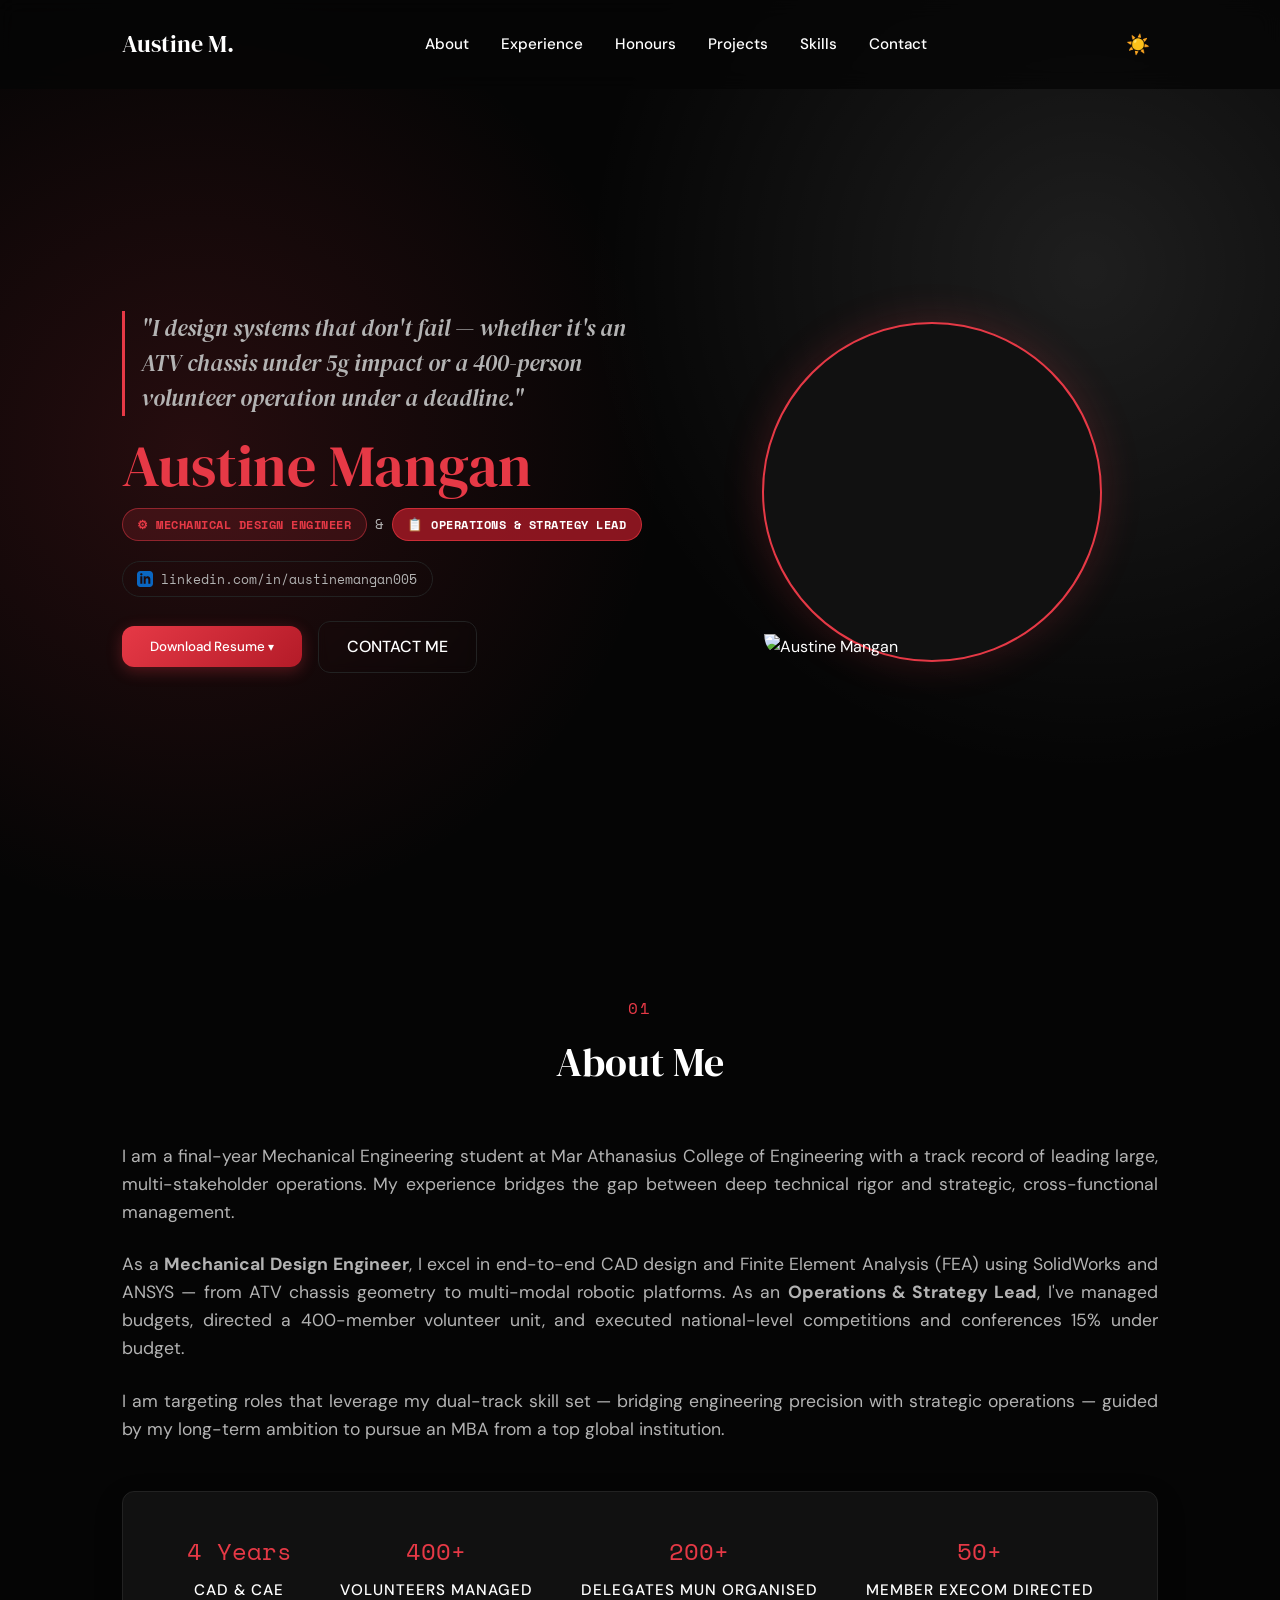
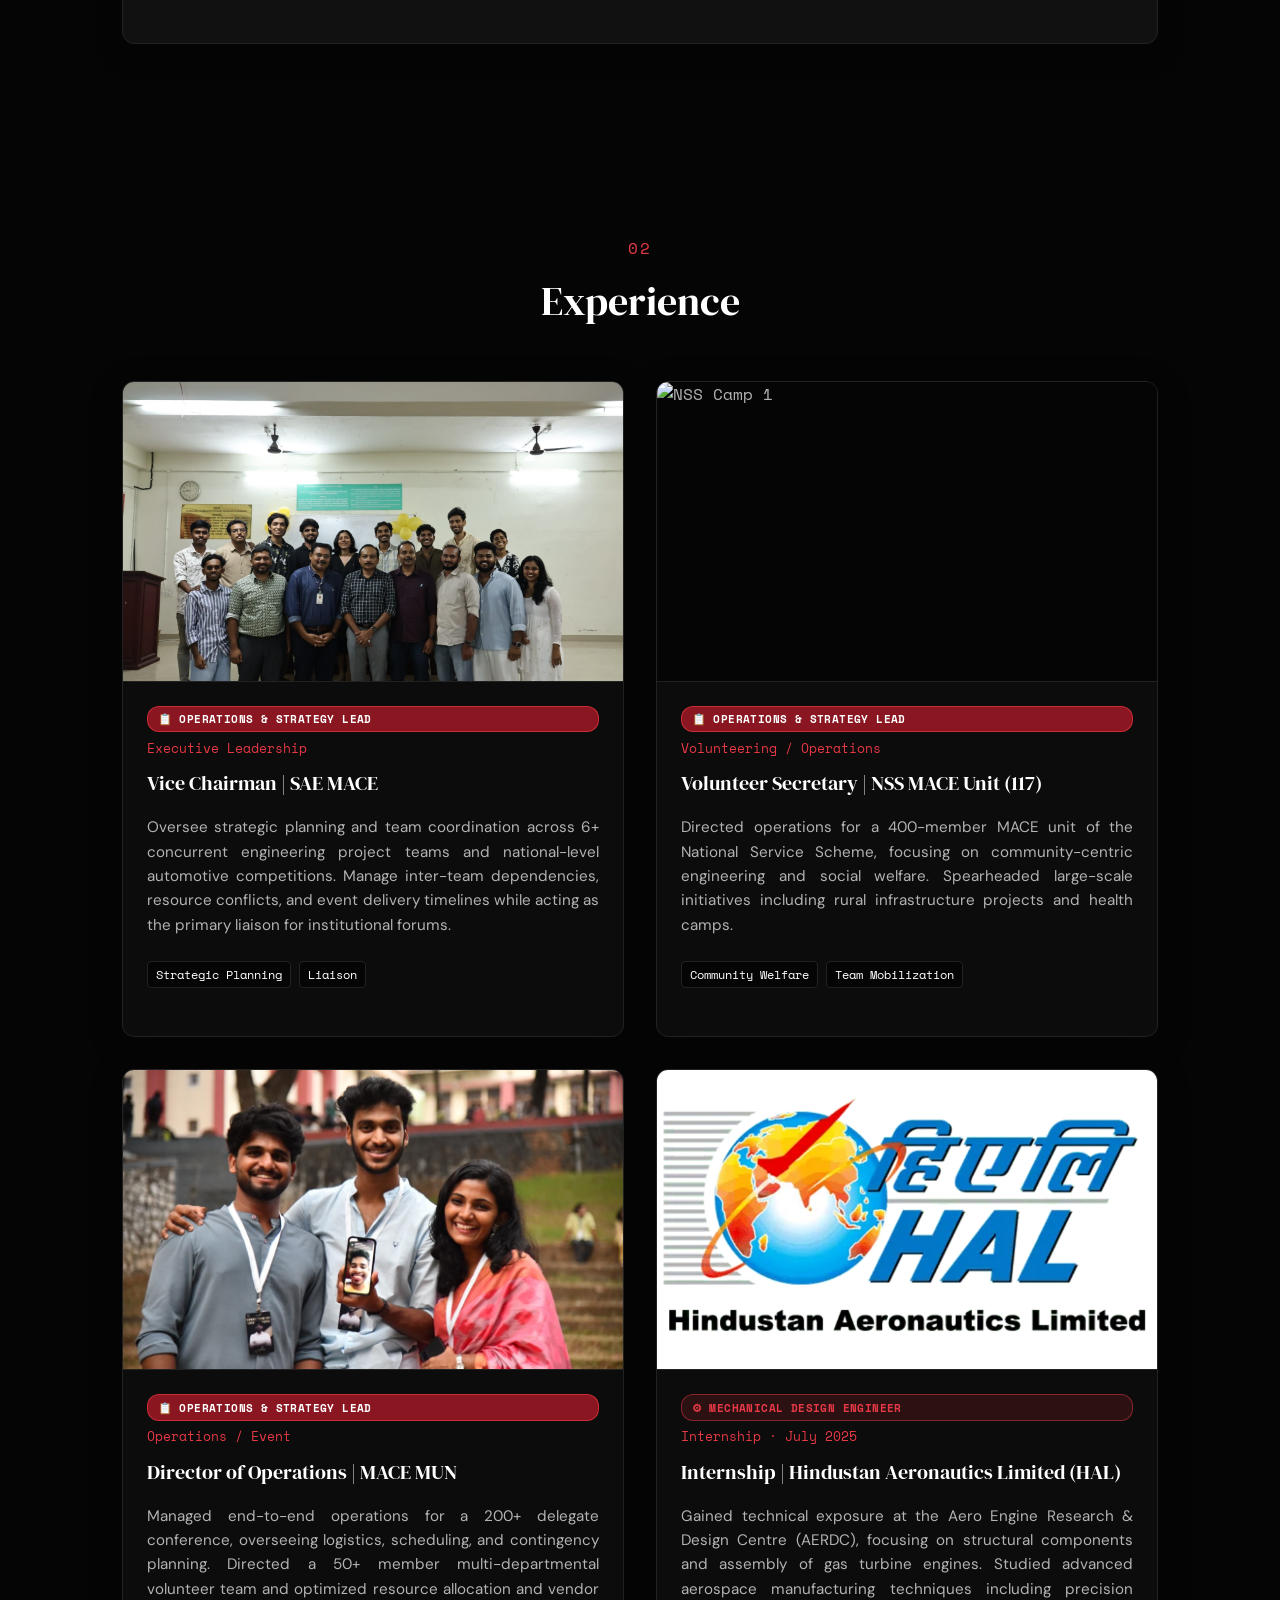
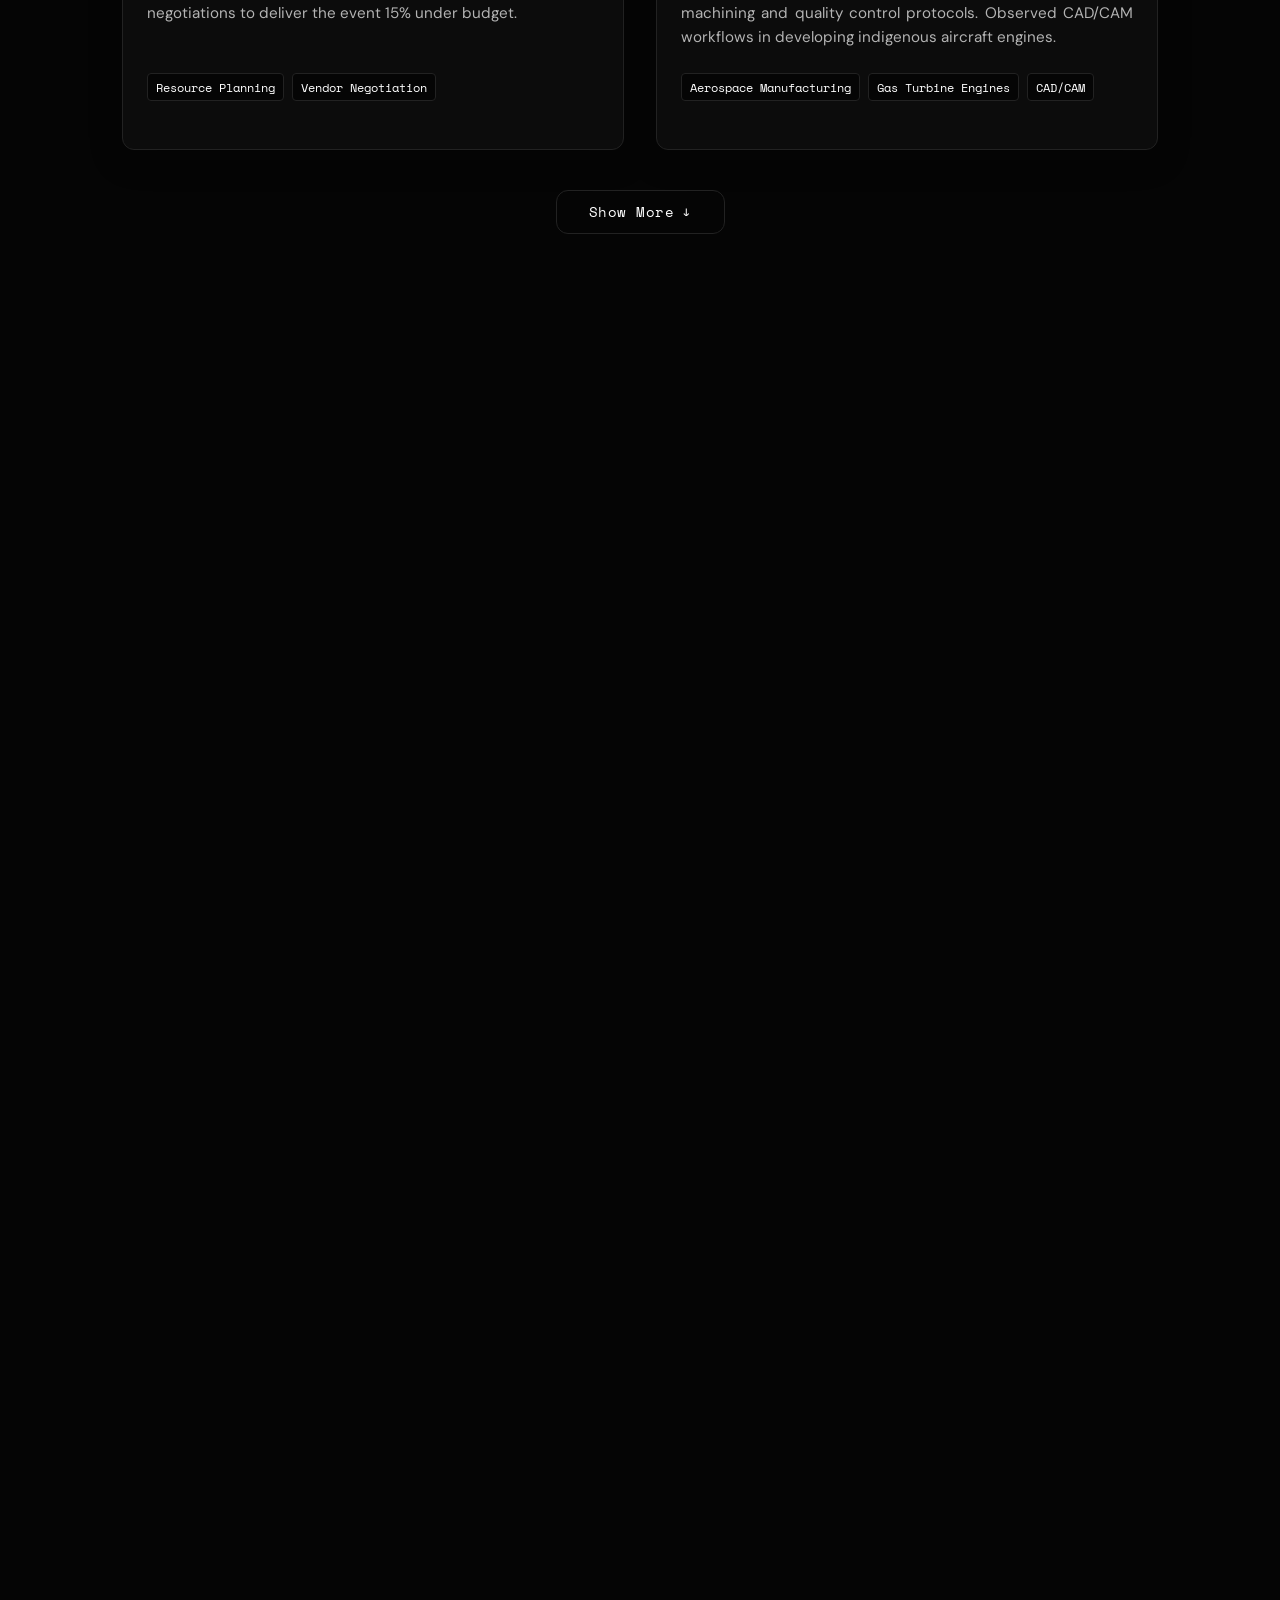
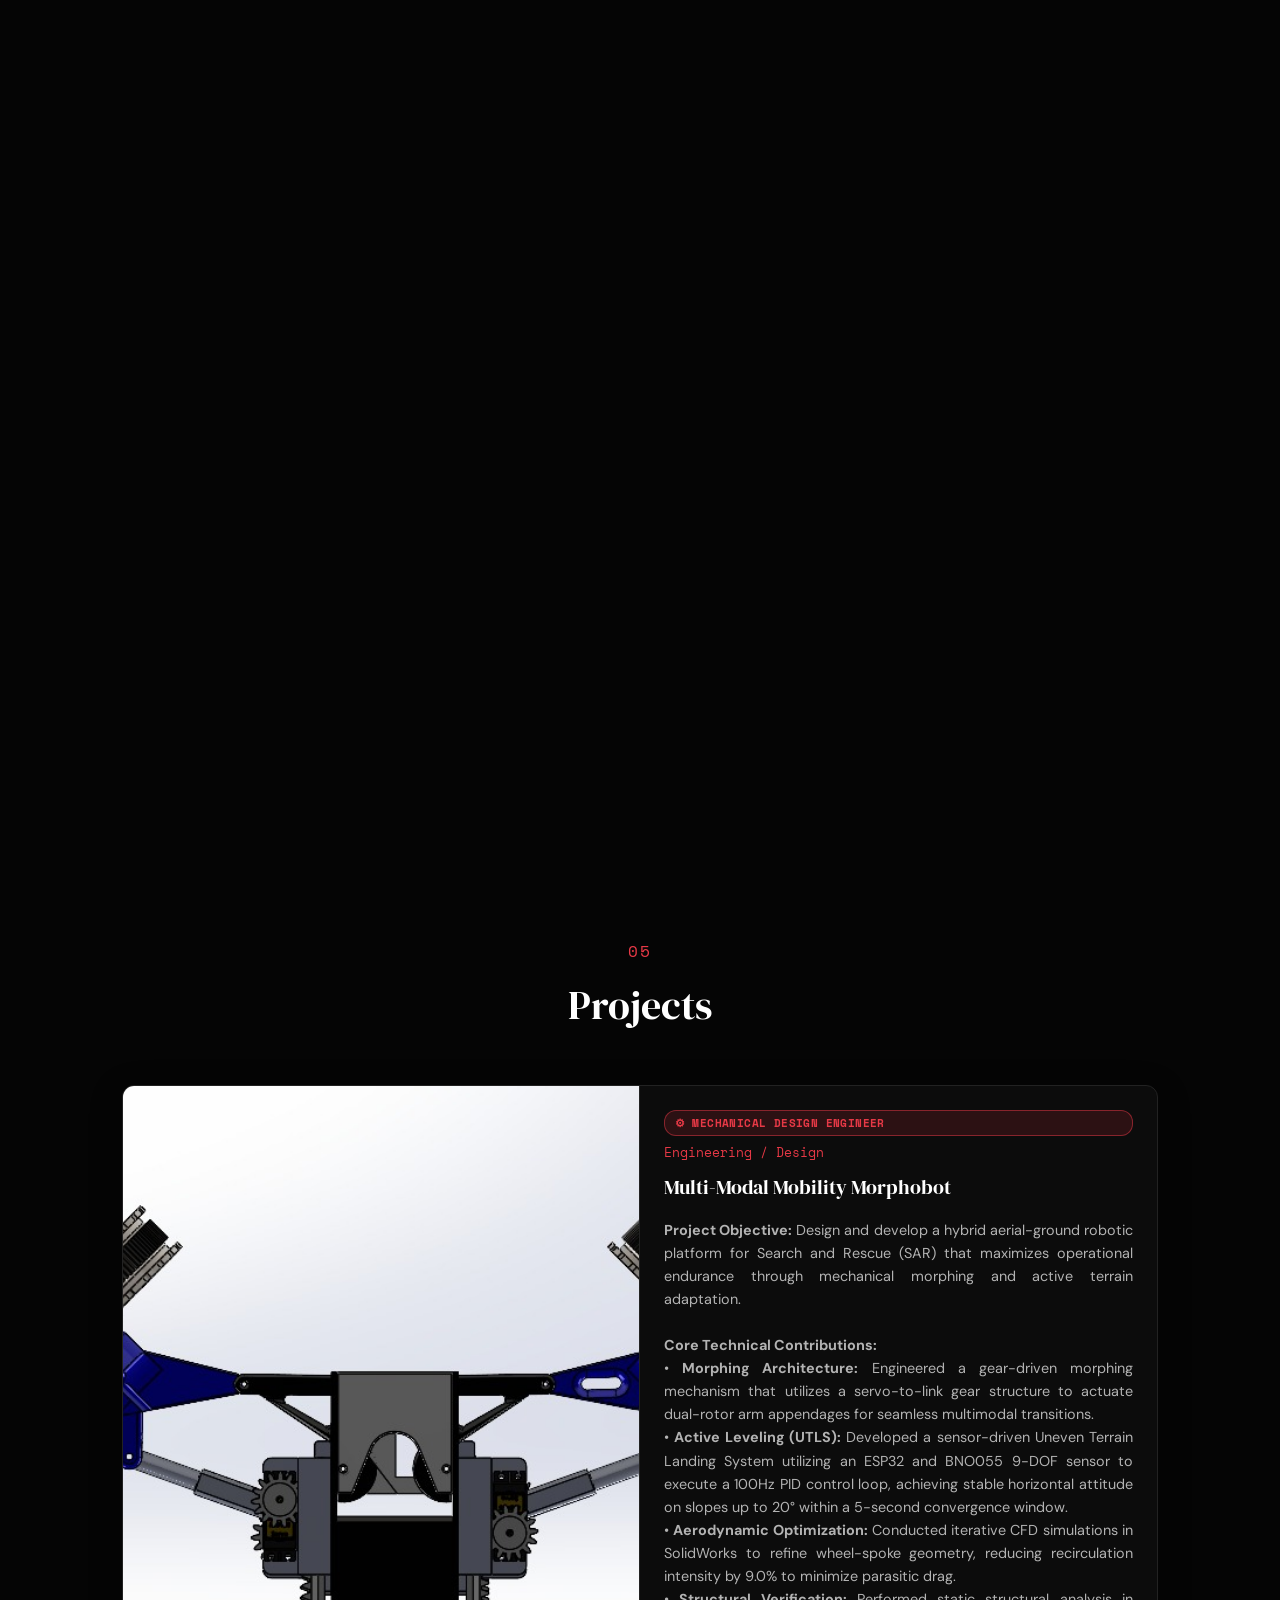
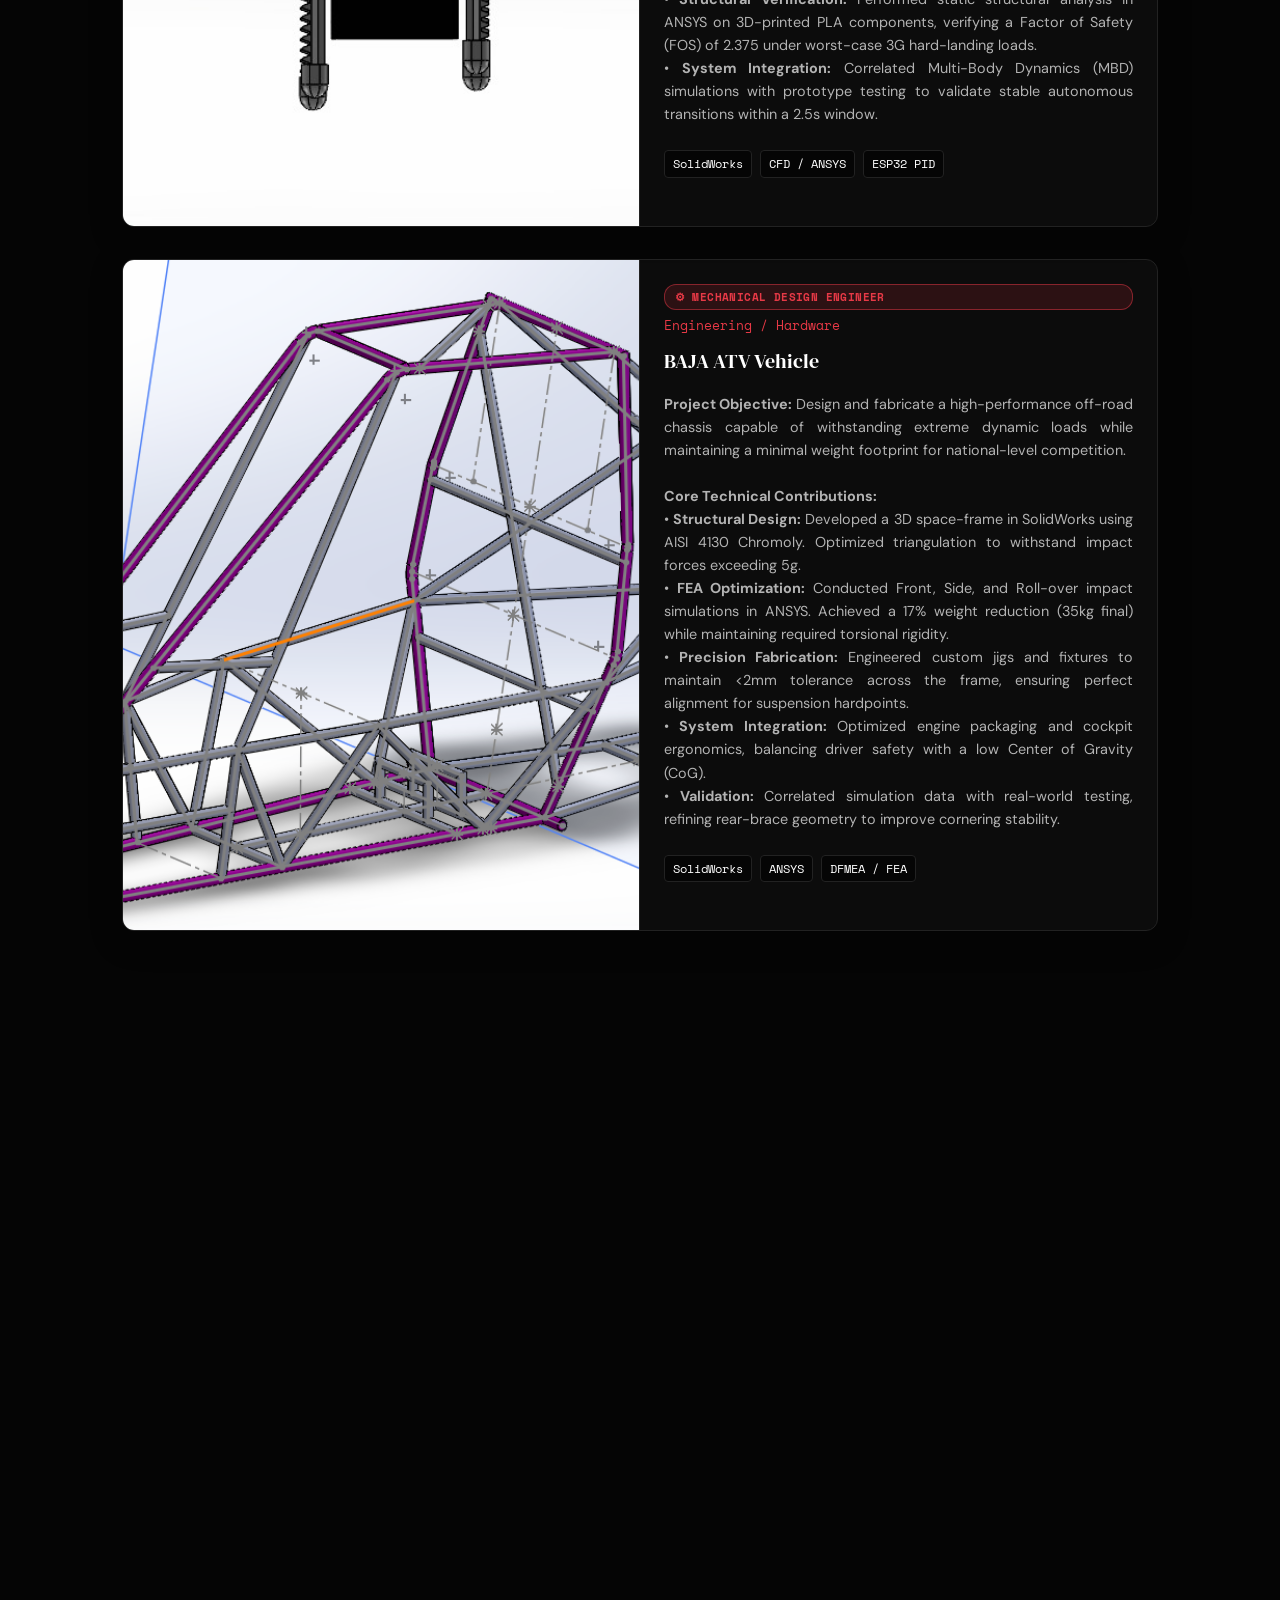
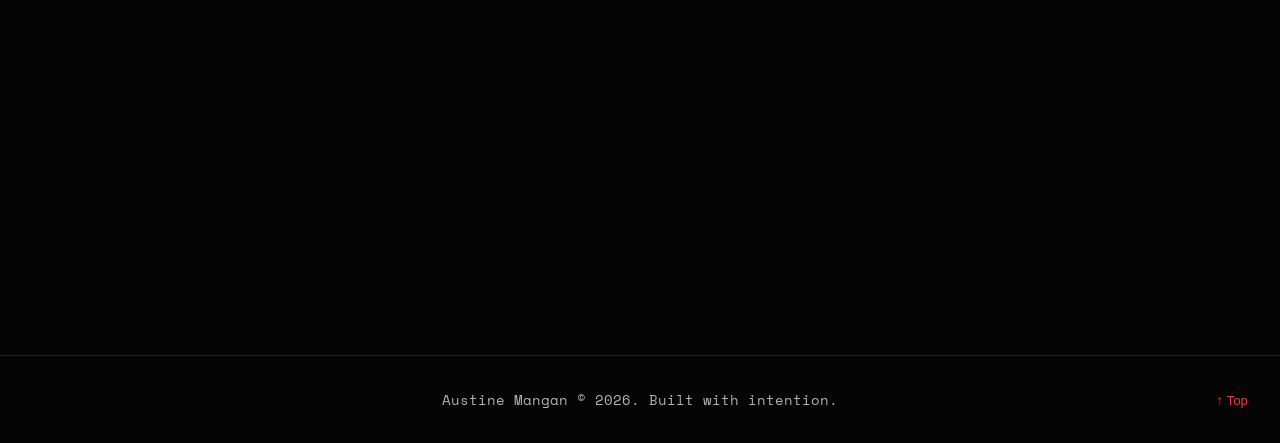
==== index.html @ fa509020 "Update engineering resume, add new skills, and update READMEs" ====
<!DOCTYPE html>
<html lang="en" data-theme="dark">
<head>
    <meta charset="UTF-8">
    <meta name="viewport" content="width=device-width, initial-scale=1.0">
    <title>Austine Mangan | Mechanical Design Engineer & Operations Strategy Lead</title>
    <meta name="description" content="Portfolio of Austine Mangan — Mechanical Design Engineer and Operations & Strategy Lead. Specialising in CAD/FEA engineering and large-scale operations management.">
    <link rel="stylesheet" href="style.css">
</head>
<body>

    <!-- Navbar -->
    <nav>
        <div class="nav-container">
            <a href="#" class="logo">Austine M.</a>
            <div class="nav-links" id="nav-links">
                <a href="#about">About</a>
                <a href="#experience">Experience</a>
                <a href="#honours">Honours</a>
                <a href="#projects">Projects</a>
                <a href="#skills">Skills</a>
                <a href="#contact">Contact</a>
            </div>
            <button class="theme-toggle" id="theme-toggle" aria-label="Toggle Dark Mode">☀️</button>
            <button class="menu-btn" id="menu-btn" aria-label="Menu">☰</button>
        </div>
    </nav>

    <!-- Hero Section -->
    <section class="hero fade-in-section" id="home">
        <div class="container hero-container">
            <div class="hero-text-side">

                <p class="hero-hook">"I design systems that don't fail — whether it's an ATV chassis under 5g impact or a 400-person volunteer operation under a deadline."</p>

                <h1 class="hero-title"><span class="highlight">Austine Mangan</span></h1>

                <div class="hero-dual-track">
                    <span class="track-pill track-eng">⚙ Mechanical Design Engineer</span>
                    <span class="track-separator">&amp;</span>
                    <span class="track-pill track-ops">📋 Operations &amp; Strategy Lead</span>
                </div>

                <!-- LinkedIn badge in hero -->
                <a href="https://www.linkedin.com/in/austinemangan005" target="_blank" rel="noopener" class="hero-linkedin-badge" id="hero-linkedin-link">
                    <svg viewBox="0 0 24 24" aria-hidden="true"><path d="M19 0h-14c-2.761 0-5 2.239-5 5v14c0 2.761 2.239 5 5 5h14c2.762 0 5-2.239 5-5v-14c0-2.761-2.238-5-5-5zm-11 19h-3v-11h3v11zm-1.5-12.268c-.966 0-1.75-.79-1.75-1.764s.784-1.764 1.75-1.764 1.75.79 1.75 1.764-.783 1.764-1.75 1.764zm13.5 12.268h-3v-5.604c0-3.368-4-3.113-4 0v5.604h-3v-11h3v1.765c1.396-2.586 7-2.777 7 2.476v6.759z"/></svg>
                    <span>linkedin.com/in/austinemangan005</span>
                </a>

                <div class="hero-cta">
                    <!-- Resume Download Dropdown -->
                    <div class="resume-dropdown" id="hero-resume-dropdown">
                        <button class="btn btn-primary resume-dropdown-toggle" id="hero-resume-btn" aria-expanded="false" aria-haspopup="true">
                            Download Resume <span class="dropdown-arrow">▾</span>
                        </button>
                        <div class="resume-dropdown-menu" id="hero-resume-menu" role="menu">
                            <a href="resumes/Engg_Resume_AJM.pdf" download class="resume-option" role="menuitem">
                                <span class="resume-opt-icon">⚙</span>
                                <span>
                                    <strong>Design &amp; CAE Resume</strong>
                                    <small>Mechanical Design Engineer track</small>
                                </span>
                            </a>
                            <a href="resumes/operations.pdf" download class="resume-option" role="menuitem">
                                <span class="resume-opt-icon">📋</span>
                                <span>
                                    <strong>Management &amp; Ops Resume</strong>
                                    <small>Operations &amp; Strategy Lead track</small>
                                </span>
                            </a>
                        </div>
                    </div>

                    <a href="#contact" class="btn btn-secondary">CONTACT ME</a>
                </div>
            </div>
            <div class="hero-image-side">
                <div class="hero-image-circle">
                    <img src="images/Portfolio/backgroundless.png" alt="Austine Mangan">
                </div>
            </div>
        </div>
    </section>

    <!-- About Section -->
    <section id="about" class="fade-in-section">
        <div class="container">
            <h2 class="section-title"><span>01</span> About Me</h2>
            <div class="about-grid">
                <div class="about-text">
                    <p>I am a final-year Mechanical Engineering student at Mar Athanasius College of Engineering with a track record of leading large, multi-stakeholder operations. My experience bridges the gap between deep technical rigor and strategic, cross-functional management.</p>
                    <p>As a <strong>Mechanical Design Engineer</strong>, I excel in end-to-end CAD design and Finite Element Analysis (FEA) using SolidWorks and ANSYS — from ATV chassis geometry to multi-modal robotic platforms. As an <strong>Operations &amp; Strategy Lead</strong>, I've managed budgets, directed a 400-member volunteer unit, and executed national-level competitions and conferences 15% under budget.</p>
                    <p>I am targeting roles that leverage my dual-track skill set — bridging engineering precision with strategic operations — guided by my long-term ambition to pursue an MBA from a top global institution.</p>
                    
                    <div class="about-stats">
                        <div class="stat-item">
                            <h4>4 Years</h4>
                            <p>CAD &amp; CAE</p>
                        </div>
                        <div class="stat-item">
                            <h4>400+</h4>
                            <p>Volunteers Managed</p>
                        </div>
                        <div class="stat-item">
                            <h4>200+</h4>
                            <p>Delegates MUN Organised</p>
                        </div>
                        <div class="stat-item">
                            <h4>50+</h4>
                            <p>Member Execom Directed</p>
                        </div>
                    </div>
                </div>
            </div>
        </div>
    </section>

    <!-- Experience Section (Leadership + Internships combined) -->
    <section id="experience" class="fade-in-section">
        <div class="container">
            <h2 class="section-title"><span>02</span> Experience</h2>

            <div class="projects-grid experience-grid" id="experience-grid">

                <!-- VISIBLE BY DEFAULT: Card 1 -->
                <div class="project-card exp-visible" data-category="management">
                    <div class="project-image">
                        <img src="images/Portfolio/SAE Execom 26.jpeg" alt="SAE Vice Chairman">
                    </div>
                    <div class="project-content">
                        <span class="track-pill-sm track-ops">📋 Operations &amp; Strategy Lead</span>
                        <span class="project-tag">Executive Leadership</span>
                        <h3 class="project-title">Vice Chairman | SAE MACE</h3>
                        <p class="project-desc">Oversee strategic planning and team coordination across 6+ concurrent engineering project teams and national-level automotive competitions. Manage inter-team dependencies, resource conflicts, and event delivery timelines while acting as the primary liaison for institutional forums.</p>
                        <div class="project-tools">
                            <span class="tool-pill">Strategic Planning</span>
                            <span class="tool-pill">Liaison</span>
                        </div>
                    </div>
                </div>

                <!-- VISIBLE BY DEFAULT: Card 2 -->
                <div class="project-card exp-visible" data-category="management">
                    <div class="project-image carousel">
                        <img src="images/Portfolio/NSS Group Photo.jpeg" alt="NSS Unit 117">
                        <img src="images/Portfolio/NSS Camp 1.jpg" alt="NSS Camp 1">
                        <img src="images/Portfolio/NSS Camp 2.jpg" alt="NSS Camp 2">
                        <img src="images/Portfolio/NSS Secretary  Certi.jpeg" alt="NSS Certi">
                    </div>
                    <div class="project-content">
                        <span class="track-pill-sm track-ops">📋 Operations &amp; Strategy Lead</span>
                        <span class="project-tag">Volunteering / Operations</span>
                        <h3 class="project-title">Volunteer Secretary | NSS MACE Unit (117)</h3>
                        <p class="project-desc">Directed operations for a 400-member MACE unit of the National Service Scheme, focusing on community-centric engineering and social welfare. Spearheaded large-scale initiatives including rural infrastructure projects and health camps.</p>
                        <div class="project-tools">
                            <span class="tool-pill">Community Welfare</span>
                            <span class="tool-pill">Team Mobilization</span>
                        </div>
                    </div>
                </div>

                <!-- VISIBLE BY DEFAULT: Card 3 -->
                <div class="project-card exp-visible" data-category="management">
                    <div class="project-image carousel">
                        <img src="images/Portfolio/MUN 26 Group Photo.jpeg" alt="MACE MUN 1">
                        <img src="images/Portfolio/MUN 26 Secretriate.jpeg" alt="MACE MUN 2">
                        <img src="images/Portfolio/MUN 26 Volunteers.jpeg" alt="MACE MUN 3">
                        <img src="images/Portfolio/MUN 26.jpeg" alt="MACE MUN 4">
                    </div>
                    <div class="project-content">
                        <span class="track-pill-sm track-ops">📋 Operations &amp; Strategy Lead</span>
                        <span class="project-tag">Operations / Event</span>
                        <h3 class="project-title">Director of Operations | MACE MUN</h3>
                        <p class="project-desc">Managed end-to-end operations for a 200+ delegate conference, overseeing logistics, scheduling, and contingency planning. Directed a 50+ member multi-departmental volunteer team and optimized resource allocation and vendor negotiations to deliver the event 15% under budget.</p>
                        <div class="project-tools">
                            <span class="tool-pill">Resource Planning</span>
                            <span class="tool-pill">Vendor Negotiation</span>
                        </div>
                    </div>
                </div>

                <!-- VISIBLE BY DEFAULT: Card 4 — HAL Internship -->
                <div class="project-card exp-visible" data-category="engineering">
                    <div class="project-image carousel">
                        <img src="images/Portfolio/HAL Internship.jpg" alt="HAL Internship">
                        <img src="images/Portfolio/HAL Certi 1.png" alt="HAL Certificate 1">
                        <img src="images/Portfolio/HAL Certi 2.png" alt="HAL Certificate 2">
                    </div>
                    <div class="project-content">
                        <span class="track-pill-sm track-eng">⚙ Mechanical Design Engineer</span>
                        <span class="project-tag">Internship · July 2025</span>
                        <h3 class="project-title">Internship | Hindustan Aeronautics Limited (HAL)</h3>
                        <p class="project-desc">Gained technical exposure at the Aero Engine Research &amp; Design Centre (AERDC), focusing on structural components and assembly of gas turbine engines. Studied advanced aerospace manufacturing techniques including precision machining and quality control protocols. Observed CAD/CAM workflows in developing indigenous aircraft engines.</p>
                        <div class="project-tools">
                            <span class="tool-pill">Aerospace Manufacturing</span>
                            <span class="tool-pill">Gas Turbine Engines</span>
                            <span class="tool-pill">CAD/CAM</span>
                        </div>
                    </div>
                </div>

                <!-- HIDDEN: Card 5 — Socials Head Takshak (show-more) -->
                <div class="project-card exp-hidden" data-category="management">
                    <div class="project-image">
                        <img src="images/Portfolio/Socials Head Takshak 24.jpg" alt="Takshak 24">
                    </div>
                    <div class="project-content">
                        <span class="track-pill-sm track-ops">📋 Operations &amp; Strategy Lead</span>
                        <span class="project-tag">Branding / Management</span>
                        <h3 class="project-title">Socials Head | Takshak '24</h3>
                        <p class="project-desc">Led digital branding and cross-platform outreach for the National Tech Fest, managing a multi-member team to drive massive engagement, footfall, and corporate participation.</p>
                        <div class="project-tools">
                            <span class="tool-pill">Digital Branding</span>
                            <span class="tool-pill">Outreach</span>
                        </div>
                    </div>
                </div>

                <!-- HIDDEN: Card 6 — ISTE Dept Head (show-more) -->
                <div class="project-card exp-hidden" data-category="management">
                    <div class="project-image carousel">
                        <img src="images/Portfolio/ISTE Core.jpeg" alt="ISTE MACE 1">
                        <img src="images/Portfolio/ISTE Execomm.jpeg" alt="ISTE MACE 2">
                        <img src="images/Portfolio/ISTE.jpeg" alt="ISTE MACE 3">
                        <img src="images/Portfolio/ISTE1.jpeg" alt="ISTE MACE 4">
                    </div>
                    <div class="project-content">
                        <span class="track-pill-sm track-ops">📋 Operations &amp; Strategy Lead</span>
                        <span class="project-tag">Leadership / Management</span>
                        <h3 class="project-title">Department Head | ISTE MACE</h3>
                        <p class="project-desc">Led the technical and administrative functions of the ISTE Student Chapter, bridging academic theory and industry practice. Curated and executed workshops and technical symposiums covering high-demand skills like CAD and Robotics.</p>
                        <div class="project-tools">
                            <span class="tool-pill">Vendor Negotiation</span>
                            <span class="tool-pill">Event Curation</span>
                        </div>
                    </div>
                </div>

                <!-- HIDDEN: Card 7 — Chassis Team Lead H-Baja (show-more) -->
                <div class="project-card exp-hidden" data-category="engineering">
                    <div class="project-image carousel">
                        <img src="images/Portfolio/H-Baja 1.jpeg" alt="H-Baja Team 1">
                        <img src="images/Portfolio/H-Baja 2.jpeg" alt="H-Baja Team 2">
                        <img src="images/Portfolio/H-Baja 3.jpeg" alt="H-Baja Team 3">
                        <img src="images/Portfolio/H-Baja 7.jpeg" alt="H-Baja Team 4">
                        <img src="images/Portfolio/H-Baja 8.jpeg" alt="H-Baja Team 5">
                    </div>
                    <div class="project-content">
                        <span class="track-pill-sm track-eng">⚙ Mechanical Design Engineer</span>
                        <span class="project-tag">Technical Leadership</span>
                        <h3 class="project-title">Chassis Team Lead | H-Baja</h3>
                        <p class="project-desc">Led end-to-end 3D modelling and detailed drafting of ATV chassis using SolidWorks, ensuring dimensional accuracy and SAE rule compliance. Coordinated fabrication from CAD drawings meeting tight competition deadlines while managing a multi-tiered engineering squad.</p>
                        <div class="project-tools">
                            <span class="tool-pill">Team Coordination</span>
                            <span class="tool-pill">Deadline Management</span>
                        </div>
                    </div>
                </div>

                <!-- HIDDEN: Card 8 — HMT Internship (show-more) -->
                <div class="project-card exp-hidden" data-category="engineering">
                    <div class="project-image">
                        <img src="images/Portfolio/HMT Internship.png" alt="HMT Internship Certificate">
                    </div>
                    <div class="project-content">
                        <span class="track-pill-sm track-eng">⚙ Mechanical Design Engineer</span>
                        <span class="project-tag">Internship · September 2023</span>
                        <h3 class="project-title">Internship | HMT Kalamassery</h3>
                        <p class="project-desc">Acquired hands-on experience with industrial-grade machinery, focusing on operation and calibration of Lathes, Milling, and Grinding machines. Analyzed the end-to-end manufacturing cycle from raw casting to final assembly. Developed understanding of machining tolerances, surface finishes, and DFM principles in a heavy-industry context.</p>
                        <div class="project-tools">
                            <span class="tool-pill">Machine Tool Operations</span>
                            <span class="tool-pill">DFM Principles</span>
                        </div>
                    </div>
                </div>

            </div><!-- /experience-grid -->

            <!-- Show More / Show Less Button -->
            <div class="show-more-wrap">
                <button class="btn btn-secondary show-more-btn" id="exp-show-more-btn">
                    Show More <span class="show-more-arrow">↓</span>
                </button>
            </div>
        </div>
    </section>

    <!-- Skills Section -->
    <section id="skills" class="fade-in-section">
        <div class="container">
            <h2 class="section-title"><span>03</span> Skills</h2>
            <div class="skills-container">

                <div class="skill-set">
                    <h3><span class="track-pill-sm track-eng">⚙ Mechanical Design Engineer</span></h3>
                    <div class="skills-grid">
                        <span class="skill-tag">SolidWorks</span>
                        <span class="skill-tag">ANSYS (FEA/Structural)</span>
                        <span class="skill-tag">Creo Parametric</span>
                        <span class="skill-tag">Fusion 360</span>
                        <span class="skill-tag">CFD Simulation</span>
                        <span class="skill-tag">ANSYS Workbench</span>
                        <span class="skill-tag">GD&amp;T</span>
                        <span class="skill-tag">CATIA V5</span>
                        <span class="skill-tag">DFMEA</span>
                        <span class="skill-tag">FMEA awareness</span>
                        <span class="skill-tag">Process FMEA</span>
                        <span class="skill-tag">Multi-Body Dynamics</span>
                        <span class="skill-tag">3D Printing / Rapid Prototyping</span>
                        <span class="skill-tag">Technical Drawing &amp; Drafting</span>
                        <span class="skill-tag skill-tag-inprogress">Power BI <em>(in progress)</em></span>
                        <span class="skill-tag skill-tag-inprogress">Python <em>(Basics)</em></span>
                        <span class="skill-tag skill-tag-inprogress">Java <em>(Basics)</em></span>
                    </div>
                </div>

                <div class="skill-set">
                    <h3><span class="track-pill-sm track-ops">📋 Operations &amp; Strategy Lead</span></h3>
                    <div class="skills-grid">
                        <span class="skill-tag">Lean Manufacturing (5S, Kaizen basics)</span>
                        <span class="skill-tag">Event Operations &amp; Logistics</span>
                        <span class="skill-tag">Budget Management</span>
                        <span class="skill-tag">Vendor Negotiation</span>
                        <span class="skill-tag">Cross-functional Team Leadership</span>
                        <span class="skill-tag">Stakeholder Coordination</span>
                        <span class="skill-tag">Volunteer Management</span>
                        <span class="skill-tag">Digital Branding &amp; Outreach</span>
                        <span class="skill-tag">Public Speaking</span>
                        <span class="skill-tag">Conflict Resolution</span>
                        <span class="skill-tag">MUN Parliamentary Procedure</span>
                        <span class="skill-tag">Project Planning &amp; Scheduling</span>
                        <span class="skill-tag">Agile / Scrum Basics</span>
                    </div>
                </div>

            </div>
        </div>
    </section>

    <!-- Honours & Achievements Section -->
    <section id="honours" class="fade-in-section">
        <div class="container">
            <h2 class="section-title"><span>04</span> Honours &amp; Achievements</h2>
            <div class="honours-grid">
                
                <div class="cert-card">
                    <div class="cert-header">
                        <div class="cert-icon">🎓</div>
                        <div class="cert-info">
                            <h4>Best Outgoing Student</h4>
                            <p>Mechanical Dept, MACE 2026</p>
                        </div>
                    </div>
                    <img src="images/Portfolio/Best Outgoing Student Certi.jpeg" alt="Best Outgoing Student Certificate">
                </div>

                <div class="cert-card">
                    <div class="cert-header">
                        <div class="cert-icon">🏆</div>
                        <div class="cert-info">
                            <h4>Departmental Seminar Topper</h4>
                            <p>MACE 2026</p>
                        </div>
                    </div>
                    <img src="images/Portfolio/Seminar Topper Certi.jpeg" alt="Seminar Topper Certificate">
                </div>

                <div class="cert-card">
                    <div class="cert-header">
                        <div class="cert-icon">🏅</div>
                        <div class="cert-info">
                            <h4>3rd Place – Engineering Drawing</h4>
                            <p>SAE Indian Southern Section Tier II Competition</p>
                        </div>
                    </div>
                    <img src="images/Portfolio/Engineering Drawing Certi.jpeg" alt="Engineering Drawing Competition Certificate">
                </div>

                <div class="cert-card">
                    <div class="cert-header">
                        <div class="cert-icon">⚙️</div>
                        <div class="cert-info">
                            <h4>4th in CAM Competition</h4>
                            <p>SAE National Convention 2024</p>
                        </div>
                    </div>
                    <img src="images/Portfolio/SAE Indian Convention.jpg" alt="SAE Convention Certificate">
                </div>

            </div>
        </div>
    </section>

    <!-- Projects Section -->
    <section id="projects" class="fade-in-section">
        <div class="container">
            <h2 class="section-title"><span>05</span> Projects</h2>
            
            <div class="projects-grid">
                
                <!-- Featured Project 1 -->
                <div class="project-card featured" data-category="engineering">
                    <div class="project-image carousel">
                        <img src="images/Portfolio/Project Multi Modal Morphobot Rover.jpeg" alt="Morphobot 1">
                        <img src="images/Portfolio/Project Multi Modal Morphobot Front.jpeg" alt="Morphobot 2">
                        <img src="images/Portfolio/Project Multi Modal Morphobot Isometric.jpeg" alt="Morphobot 3">
                        <img src="images/Portfolio/Project Multi Modal Morphobot Side.jpeg" alt="Morphobot 4">
                        <img src="images/Portfolio/Project Multi Modal Morphobot.jpeg" alt="Morphobot 5">
                    </div>
                    <div class="project-content">
                        <span class="track-pill-sm track-eng">⚙ Mechanical Design Engineer</span>
                        <span class="project-tag">Engineering / Design</span>
                        <h3 class="project-title">Multi-Modal Mobility Morphobot</h3>
                        <p class="project-desc" style="font-size:0.9rem;">
                            <strong>Project Objective:</strong> Design and develop a hybrid aerial-ground robotic platform for Search and Rescue (SAR) that maximizes operational endurance through mechanical morphing and active terrain adaptation.<br><br>
                            <strong>Core Technical Contributions:</strong><br>
                            • <strong>Morphing Architecture:</strong> Engineered a gear-driven morphing mechanism that utilizes a servo-to-link gear structure to actuate dual-rotor arm appendages for seamless multimodal transitions.<br>
                            • <strong>Active Leveling (UTLS):</strong> Developed a sensor-driven Uneven Terrain Landing System utilizing an ESP32 and BNO055 9-DOF sensor to execute a 100Hz PID control loop, achieving stable horizontal attitude on slopes up to 20° within a 5-second convergence window.<br>
                            • <strong>Aerodynamic Optimization:</strong> Conducted iterative CFD simulations in SolidWorks to refine wheel-spoke geometry, reducing recirculation intensity by 9.0% to minimize parasitic drag.<br>
                            • <strong>Structural Verification:</strong> Performed static structural analysis in ANSYS on 3D-printed PLA components, verifying a Factor of Safety (FOS) of 2.375 under worst-case 3G hard-landing loads.<br>
                            • <strong>System Integration:</strong> Correlated Multi-Body Dynamics (MBD) simulations with prototype testing to validate stable autonomous transitions within a 2.5s window.
                        </p>
                        <div class="project-tools">
                            <span class="tool-pill">SolidWorks</span>
                            <span class="tool-pill">CFD / ANSYS</span>
                            <span class="tool-pill">ESP32 PID</span>
                        </div>
                    </div>
                </div>

                <!-- Featured Project 2 -->
                <div class="project-card featured" data-category="engineering">
                    <div class="project-image carousel">
                        <img src="images/Portfolio/Project H-Baja 2.jpeg" alt="BAJA ATV">
                        <img src="images/Portfolio/Project H-Baja ATV Rollcage.png" alt="BAJA ATV Frame">
                        <img src="images/Portfolio/Project H-baja Rollcage.png" alt="BAJA ATV Front Frame">
                        <img src="images/Portfolio/Project H-Baja.jpeg" alt="BAJA ATV Concept">
                        <img src="images/Portfolio/Project H-Baja ATV.png" alt="BAJA ATV Team">
                    </div>
                    <div class="project-content">
                        <span class="track-pill-sm track-eng">⚙ Mechanical Design Engineer</span>
                        <span class="project-tag">Engineering / Hardware</span>
                        <h3 class="project-title">BAJA ATV Vehicle</h3>
                        <p class="project-desc" style="font-size:0.9rem;">
                            <strong>Project Objective:</strong> Design and fabricate a high-performance off-road chassis capable of withstanding extreme dynamic loads while maintaining a minimal weight footprint for national-level competition.<br><br>
                            <strong>Core Technical Contributions:</strong><br>
                            • <strong>Structural Design:</strong> Developed a 3D space-frame in SolidWorks using AISI 4130 Chromoly. Optimized triangulation to withstand impact forces exceeding 5g.<br>
                            • <strong>FEA Optimization:</strong> Conducted Front, Side, and Roll-over impact simulations in ANSYS. Achieved a 17% weight reduction (35kg final) while maintaining required torsional rigidity.<br>
                            • <strong>Precision Fabrication:</strong> Engineered custom jigs and fixtures to maintain &lt;2mm tolerance across the frame, ensuring perfect alignment for suspension hardpoints.<br>
                            • <strong>System Integration:</strong> Optimized engine packaging and cockpit ergonomics, balancing driver safety with a low Center of Gravity (CoG).<br>
                            • <strong>Validation:</strong> Correlated simulation data with real-world testing, refining rear-brace geometry to improve cornering stability.
                        </p>
                        <div class="project-tools">
                            <span class="tool-pill">SolidWorks</span>
                            <span class="tool-pill">ANSYS</span>
                            <span class="tool-pill">DFMEA / FEA</span>
                        </div>
                    </div>
                </div>

            </div>
        </div>
    </section>

    <!-- Contact Section -->
    <section id="contact" class="fade-in-section">
        <div class="container">
            <h2 class="section-title"><span>06</span> Let's Build Something Together</h2>
            <div class="contact-container">
                <form
                    id="contact-form"
                    action="https://docs.google.com/forms/u/0/d/e/1FAIpQLSfXOqWAiHSxdtjVYRGh0XbaZ1fGPNhFlg05wJn4F7kezxqUOA/formResponse"
                    method="POST"
                    class="contact-form">
                    <div class="form-group">
                        <label for="name">Name</label>
                        <input type="text" id="name" name="name" class="form-control" required placeholder="John Doe">
                    </div>
                    <div class="form-group">
                        <label for="email">Email</label>
                        <input type="email" id="email" name="email" class="form-control" required placeholder="john@example.com">
                    </div>
                    <div class="form-group">
                        <label for="message">Message</label>
                        <textarea id="message" name="message" class="form-control" required placeholder="Hello Austine, I would like to..."></textarea>
                    </div>
                    <button type="submit" id="contact-submit-btn" class="btn btn-primary">Send Message</button>
                </form>

                <!-- Resume Download in Contact section -->
                <div class="contact-resume-block">
                    <p class="contact-resume-label">Download My Resume</p>
                    <div class="resume-dropdown" id="contact-resume-dropdown">
                        <button class="btn btn-secondary resume-dropdown-toggle" id="contact-resume-btn" aria-expanded="false" aria-haspopup="true">
                            Choose Track <span class="dropdown-arrow">▾</span>
                        </button>
                        <div class="resume-dropdown-menu" id="contact-resume-menu" role="menu">
                            <a href="resumes/Engg_Resume_AJM.pdf" download class="resume-option" role="menuitem">
                                <span class="resume-opt-icon">⚙</span>
                                <span>
                                    <strong>Design &amp; CAE Resume</strong>
                                    <small>Mechanical Design Engineer track</small>
                                </span>
                            </a>
                            <a href="resumes/operations.pdf" download class="resume-option" role="menuitem">
                                <span class="resume-opt-icon">📋</span>
                                <span>
                                    <strong>Management &amp; Ops Resume</strong>
                                    <small>Operations &amp; Strategy Lead track</small>
                                </span>
                            </a>
                        </div>
                    </div>
                </div>

                <div class="social-links">
                    <a href="https://www.linkedin.com/in/austinemangan005" target="_blank" rel="noopener">
                        <svg viewBox="0 0 24 24"><path d="M19 0h-14c-2.761 0-5 2.239-5 5v14c0 2.761 2.239 5 5 5h14c2.762 0 5-2.239 5-5v-14c0-2.761-2.238-5-5-5zm-11 19h-3v-11h3v11zm-1.5-12.268c-.966 0-1.75-.79-1.75-1.764s.784-1.764 1.75-1.764 1.75.79 1.75 1.764-.783 1.764-1.75 1.764zm13.5 12.268h-3v-5.604c0-3.368-4-3.113-4 0v5.604h-3v-11h3v1.765c1.396-2.586 7-2.777 7 2.476v6.759z"/></svg> 
                        LinkedIn
                    </a>
                    <a href="mailto:austinemangan2003@gmail.com">
                        <svg viewBox="0 0 24 24"><path d="M0 3v18h24v-18h-24zm6.623 7.929l-4.623 5.712v-9.458l4.623 3.746zm-4.141-5.929h19.035l-9.517 7.713-9.518-7.713zm5.694 7.188l3.824 3.099 3.83-3.104 5.612 6.817h-18.779l5.513-6.812zm9.208-1.264l4.616-3.741v9.348l-4.616-5.607z"/></svg>
                        Gmail
                    </a>
                    <a href="https://github.com/austinemangan" target="_blank" rel="noopener">
                        <svg viewBox="0 0 24 24"><path d="M12 0c-6.626 0-12 5.373-12 12 0 5.302 3.438 9.8 8.207 11.387.599.111.793-.261.793-.577v-2.234c-3.338.726-4.033-1.416-4.033-1.416-.546-1.387-1.333-1.756-1.333-1.756-1.089-.745.083-.729.083-.729 1.205.084 1.839 1.237 1.839 1.237 1.07 1.834 2.807 1.304 3.492.997.107-.775.418-1.305.762-1.604-2.665-.305-5.467-1.334-5.467-5.931 0-1.311.469-2.381 1.236-3.221-.124-.303-.535-1.524.117-3.176 0 0 1.008-.322 3.301 1.23.957-.266 1.983-.399 3.003-.404 1.02.005 2.047.138 3.006.404 2.291-1.552 3.297-1.23 3.297-1.23.653 1.653.242 2.874.118 3.176.77.84 1.235 1.911 1.235 3.221 0 4.609-2.807 5.624-5.479 5.921.43.372.823 1.102.823 2.222v3.293c0 .319.192.694.801.576 4.765-1.589 8.199-6.086 8.199-11.386 0-6.627-5.373-12-12-12z"/></svg>
                        GitHub
                    </a>
                </div>
            </div>
        </div>
    </section>

    <!-- Success Confirmation Modal -->
    <div id="success-modal" class="modal-backdrop" role="dialog" aria-modal="true" aria-labelledby="modal-title" style="display:none;">
        <div class="modal-card">
            <div class="modal-icon">✅</div>
            <h3 id="modal-title" class="modal-title">Message Sent!</h3>
            <p class="modal-desc">Thanks for reaching out, <strong id="modal-name"></strong>! I'll get back to you at <strong id="modal-email"></strong> as soon as possible.</p>
            <button class="btn btn-primary modal-close-btn" id="modal-close">Got it 👍</button>
        </div>
    </div>

    <!-- Footer -->
    <footer>
        <div class="container">
            <p>Austine Mangan &copy; 2026. Built with intention.</p>
            <button class="back-to-top" id="back-to-top" aria-label="Back to Top">↑ Top</button>
        </div>
    </footer>

    <script src="script.js"></script>
</body>
</html>
---- style.css ----
@import url('https://fonts.googleapis.com/css2?family=DM+Sans:ital,wght@0,400;0,500;0,700;1,400&family=DM+Serif+Display&family=Space+Mono:ital,wght@0,400;0,700;1,400&display=swap');

:root {
  /* Dynamic High-Contrast Theme (Black, Red, White) */
  --bg-color: #050505;
  --bg-color-alt: #111111;
  --bg-overlay: rgba(17, 17, 17, 0.6);
  --text-primary: #FFFFFF;
  --text-secondary: #B3B3B3;
  --accent-red: #E63946;
  --accent-white: #FFFFFF;
  --accent-hover: #D90429;
  --border-color: #222222;
  --nav-bg: rgba(5, 5, 5, 0.8);

  /* Primary Accent setup */
  --accent-color: var(--accent-red);

  /* Typography */
  --font-heading: 'DM Serif Display', serif;
  --font-body: 'DM Sans', sans-serif;
  --font-mono: 'Space Mono', monospace;

  /* Layout */
  --content-width: 1100px;
  --border-radius: 12px;
  --transition: all 0.4s cubic-bezier(0.165, 0.84, 0.44, 1);
}

[data-theme="light"] {
  --bg-color: #FAFAFA;
  --bg-color-alt: #FFFFFF;
  --bg-overlay: rgba(255, 255, 255, 0.6);
  --text-primary: #0A0A0A;
  --text-secondary: #444444;
  --accent-red: #D90429;
  --accent-white: #333333;
  --border-color: #E5E5E5;
  --nav-bg: rgba(250, 250, 250, 0.8);
  --accent-color: var(--accent-red);
  --accent-hover: #B41B28;
}

/* Reset & Basics */
* {
  margin: 0;
  padding: 0;
  box-sizing: border-box;
}

html {
  scroll-behavior: smooth;
}

body {
  font-family: var(--font-body);
  background-color: var(--bg-color);
  color: var(--text-primary);
  line-height: 1.6;
  overflow-x: hidden;
  transition: background-color var(--transition), color var(--transition);
}

h1, h2, h3, h4, h5, h6 {
  font-family: var(--font-heading);
  font-weight: normal;
  color: var(--text-primary);
  margin-bottom: 1rem;
}

a {
  color: var(--accent-color);
  text-decoration: none;
  transition: color var(--transition);
}

a:hover {
  color: var(--accent-hover);
}

ul {
  list-style: none;
}

img {
  max-width: 100%;
  display: block;
}

.about-text p, .project-desc, .timeline-content ul li {
  text-align: justify;
}

/* Layout Utilities */
.container {
  max-width: var(--content-width);
  margin: 0 auto;
  padding: 0 2rem;
}

section {
  padding: 6rem 0;
}

.section-title {
  font-size: 2.5rem;
  margin-bottom: 3rem;
  text-align: center;
}

.section-title span {
  color: var(--accent-color);
  font-family: var(--font-mono);
  font-size: 1rem;
  display: block;
  margin-bottom: 0.5rem;
  letter-spacing: 2px;
  text-transform: uppercase;
}

/* Navbar */
nav {
  position: fixed;
  top: 0;
  width: 100%;
  padding: 1.5rem 0;
  background-color: var(--nav-bg);
  backdrop-filter: blur(10px);
  -webkit-backdrop-filter: blur(10px);
  z-index: 1000;
  border-bottom: 1px solid transparent;
  transition: padding 0.3s ease, border-bottom 0.3s ease;
}

nav.scrolled {
  padding: 1rem 0;
  border-bottom: 1px solid var(--border-color);
}

.nav-container {
  display: flex;
  justify-content: space-between;
  align-items: center;
  max-width: var(--content-width);
  margin: 0 auto;
  padding: 0 2rem;
}

.logo {
  font-family: var(--font-heading);
  font-size: 1.5rem;
  color: var(--text-primary);
}

.nav-links {
  display: flex;
  align-items: center;
  gap: 2rem;
}

.nav-links a {
  font-size: 0.95rem;
  color: var(--text-primary);
  font-weight: 500;
}

.nav-links a:hover {
  color: var(--accent-color);
}

.theme-toggle {
  background: none;
  border: none;
  color: var(--text-primary);
  font-size: 1.2rem;
  cursor: pointer;
  display: flex;
  align-items: center;
  justify-content: center;
  width: 40px;
  height: 40px;
  border-radius: 50%;
  transition: background-color var(--transition);
}

.theme-toggle:hover {
  background-color: var(--bg-color-alt);
}

/* Mobile Menu Button */
.menu-btn {
  display: none;
  background: none;
  border: none;
  color: var(--text-primary);
  font-size: 1.5rem;
  cursor: pointer;
}

/* Hero Section */
.hero {
  min-height: 100vh;
  display: flex;
  align-items: center;
  position: relative;
  overflow-x: hidden;   /* clip decorative gradients side-to-side */
  overflow-y: visible;  /* let resume dropdown clear the section */
  background-color: var(--bg-color);
  padding-top: 180px;
  padding-bottom: 6rem;
}

.hero-container {
  display: grid;
  grid-template-columns: 1fr 1fr;
  gap: 4rem;
  align-items: center;
  position: relative;
  z-index: 1;
}

@media (max-width: 900px) {
  .hero-container {
    grid-template-columns: 1fr;
    text-align: center;
  }
}

.hero-text-side {
  display: flex;
  flex-direction: column;
  justify-content: center;
}

.hero-image-side {
  display: flex;
  justify-content: center;
  align-items: center;
}

.hero-image-circle {
  width: 340px;
  height: 340px;
  border-radius: 50%;
  background-color: var(--bg-color-alt);
  border: 2px solid var(--accent-red);
  box-shadow: 0 0 40px rgba(230, 57, 70, 0.2);
  display: flex;
  justify-content: center;
  align-items: flex-end;
  position: relative;
}

@media (max-width: 900px) {
  .hero-image-circle {
    width: 280px;
    height: 280px;
  }
  .hero-text-side {
    align-items: center;
    text-align: center;
  }
}

.hero-image-circle img {
  position: absolute;
  bottom: 0;
  left: 50%;
  transform: translateX(-50%);
  width: 135%;
  height: auto;
  z-index: 2;
  border-bottom-left-radius: 170px;
  border-bottom-right-radius: 170px;
}

.hero::after {
  content: '';
  position: absolute;
  top: 0; left: 0; right: 0; bottom: 0;
  background: 
    radial-gradient(circle at 15% 50%, rgba(230, 57, 70, 0.15) 0%, transparent 40%),
    radial-gradient(circle at 85% 30%, rgba(255, 255, 255, 0.1) 0%, transparent 40%);
  z-index: 0;
  animation: floatBackground 15s ease-in-out infinite alternate;
}

@keyframes floatBackground {
  0% { transform: scale(1) translate(0px, 0px); }
  50% { transform: scale(1.05) translate(20px, -20px); }
  100% { transform: scale(1) translate(-10px, 20px); }
}

.hero-content {
  position: relative;
  z-index: 1;
}

.status-badge {
  display: inline-block;
  padding: 0.25rem 0.75rem;
  border: 1px solid var(--accent-color);
  color: var(--accent-color);
  border-radius: 20px;
  font-size: 0.85rem;
  font-family: var(--font-mono);
  margin-bottom: 1.5rem;
}

/* Hero Hook Line */
.hero-hook {
  font-family: var(--font-heading);
  font-size: 1.45rem;
  line-height: 1.5;
  color: var(--text-secondary);
  font-style: italic;
  margin-bottom: 1.25rem;
  padding-left: 1rem;
  border-left: 3px solid var(--accent-red);
  max-width: 520px;
}

.hero-title {
  font-size: 3.6rem;
  line-height: 1.05;
  margin-bottom: 0.75rem;
}

.highlight {
  color: var(--accent-red);
}

/* Dual-track identity pills in hero */
.hero-dual-track {
  display: flex;
  align-items: center;
  flex-wrap: nowrap;
  gap: 0.5rem;
  margin-bottom: 1.25rem;
}
.hero-dual-track::-webkit-scrollbar { display: none; }

.track-separator {
  font-family: var(--font-mono);
  color: var(--text-secondary);
  font-size: 0.85rem;
  flex-shrink: 0;
}

/* Track pills (large – hero) */
.track-pill {
  display: inline-flex;
  align-items: center;
  gap: 0.35rem;
  padding: 0.35rem 0.9rem;
  border-radius: 20px;
  font-family: var(--font-mono);
  font-size: 0.78rem;
  font-weight: 700;
  letter-spacing: 0.5px;
  text-transform: uppercase;
  white-space: nowrap;
  flex-shrink: 0;
}

/* Engineering pill: red tint, red text */
.track-eng {
  background: rgba(230, 57, 70, 0.15);
  border: 1px solid rgba(230, 57, 70, 0.5);
  color: var(--accent-red);
}

/* Ops pill: deeper crimson background, WHITE text — same red family, clearly distinct */
.track-ops {
  background: rgba(180, 27, 40, 0.75);
  border: 1px solid rgba(220, 50, 60, 0.8);
  color: #ffffff;
}

[data-theme="light"] .track-ops {
  background: rgba(180, 27, 40, 0.85);
  border-color: rgba(180, 27, 40, 0.9);
  color: #ffffff;
}

/* Track pills (small – cards) */
.track-pill-sm {
  display: inline-flex;
  align-items: center;
  gap: 0.3rem;
  padding: 0.2rem 0.6rem;
  border-radius: 12px;
  font-family: var(--font-mono);
  font-size: 0.7rem;
  font-weight: 700;
  letter-spacing: 0.4px;
  text-transform: uppercase;
  margin-bottom: 0.4rem;
  white-space: nowrap;
}

/* LinkedIn badge in hero */
.hero-linkedin-badge {
  display: inline-flex;
  align-items: center;
  gap: 0.5rem;
  color: var(--text-secondary);
  font-size: 0.82rem;
  font-family: var(--font-mono);
  text-decoration: none;
  margin-bottom: 1.5rem;
  padding: 0.4rem 0.9rem;
  border: 1px solid var(--border-color);
  border-radius: 20px;
  transition: var(--transition);
  /* Prevent overflow on narrow screens */
  max-width: 100%;
  overflow: hidden;
  width: fit-content;
}

.hero-linkedin-badge svg {
  width: 16px;
  height: 16px;
  fill: #0A66C2;
  flex-shrink: 0;
}

.hero-linkedin-badge:hover {
  border-color: #0A66C2;
  color: #0A66C2;
  background: rgba(10, 102, 194, 0.08);
  transform: translateY(-2px);
}

.hero-linkedin-badge span {
  white-space: nowrap;
  overflow: hidden;
  text-overflow: ellipsis;
  min-width: 0;
}

.hero-cta {
  display: flex;
  gap: 1rem;
  position: relative;
  z-index: 10;
  flex-wrap: wrap;
  align-items: center;
}

/* ── Resume Dropdown ── */
.resume-dropdown {
  position: relative;
  display: inline-block;
  z-index: 200;   /* above hero::after pseudo-elements */
}

.resume-dropdown-toggle {
  display: inline-flex;
  align-items: center;
  gap: 0.5rem;
  cursor: pointer;
  white-space: nowrap;
}

.dropdown-arrow {
  font-size: 0.75rem;
  transition: transform 0.3s ease;
  display: inline-block;
}

.resume-dropdown.open .dropdown-arrow {
  transform: rotate(180deg);
}

/* Hero dropdown: opens UPWARD so it never bleeds into the next section */
.hero .resume-dropdown-menu {
  bottom: calc(100% + 8px);
  top: auto;
}

.resume-dropdown-menu {
  display: none;
  position: absolute;
  top: calc(100% + 8px);
  left: 0;
  min-width: 270px;
  background: var(--bg-color-alt);
  border: 1px solid var(--border-color);
  border-radius: var(--border-radius);
  box-shadow: 0 12px 30px rgba(0,0,0,0.45);
  z-index: 300;
  overflow: hidden;
  animation: dropdownFadeIn 0.2s ease;
}

@keyframes dropdownFadeIn {
  from { opacity: 0; transform: translateY(-6px); }
  to   { opacity: 1; transform: translateY(0); }
}

/* For upward-opening (hero), reverse the animation */
.hero .resume-dropdown.open .resume-dropdown-menu {
  display: block;
  animation: dropdownFadeInUp 0.2s ease;
}

@keyframes dropdownFadeInUp {
  from { opacity: 0; transform: translateY(6px); }
  to   { opacity: 1; transform: translateY(0); }
}

.resume-dropdown.open .resume-dropdown-menu {
  display: block;
}

.resume-option {
  display: flex;
  align-items: center;
  gap: 0.85rem;
  padding: 0.9rem 1.1rem;
  color: var(--text-primary);
  text-decoration: none;
  transition: background 0.2s ease;
  border-bottom: 1px solid var(--border-color);
}

.resume-option:last-child {
  border-bottom: none;
}

.resume-option:hover {
  background: rgba(230, 57, 70, 0.08);
  color: var(--text-primary);
}

.resume-opt-icon {
  font-size: 1.3rem;
  flex-shrink: 0;
  line-height: 1;
}

.resume-option span strong {
  display: block;
  font-size: 0.9rem;
  margin-bottom: 0.15rem;
}

.resume-option span small {
  font-size: 0.75rem;
  font-family: var(--font-mono);
  color: var(--text-secondary);
}

/* Contact section resume block — dropdown opens UPWARD to avoid footer bleed */
.contact-resume-block {
  margin-bottom: 2rem;
  text-align: center;
  position: relative;   /* establishes stacking context for dropdown */
  z-index: 10;
}

.contact-resume-label {
  font-family: var(--font-mono);
  font-size: 0.85rem;
  color: var(--text-secondary);
  margin-bottom: 0.75rem;
  text-transform: uppercase;
  letter-spacing: 1px;
}

.contact-resume-block .resume-dropdown {
  display: inline-block;
}

/* Open UPWARD: set bottom instead of top */
.contact-resume-block .resume-dropdown-menu {
  top: auto;
  bottom: calc(100% + 8px);
  left: 50%;
  transform: translateX(-50%);
  /* Solid background — no transparency blending with footer text */
  background: var(--bg-color-alt);
  border: 1px solid var(--border-color);
  box-shadow: 0 -10px 30px rgba(0,0,0,0.5);
}

.contact-resume-block .resume-dropdown.open .resume-dropdown-menu {
  display: block;
  transform: translateX(-50%);
  animation: dropdownFadeInUp 0.2s ease;
}

.btn {
  display: inline-block;
  padding: 0.75rem 1.75rem;
  border-radius: var(--border-radius);
  font-weight: 500;
  cursor: pointer;
  transition: var(--transition);
  font-family: var(--font-body);
  position: relative;
  overflow: hidden;
  z-index: 1;
}

.btn-primary {
  background: linear-gradient(135deg, var(--accent-red), #b41b28);
  color: #fff;
  border: none;
  box-shadow: 0 4px 15px rgba(230, 57, 70, 0.3);
}

[data-theme="light"] .btn-primary {
  background: linear-gradient(135deg, var(--accent-red), #b41b28);
  box-shadow: 0 4px 15px rgba(230, 57, 70, 0.3);
}

.btn-primary:after {
  content: '';
  position: absolute;
  top: 0; left: 0; width: 100%; height: 100%;
  background: linear-gradient(135deg, #b41b28, var(--accent-red));
  z-index: -1;
  opacity: 0;
  transition: opacity 0.3s ease;
}

.btn-primary:hover:after {
  opacity: 1;
}

.btn-primary:hover {
  transform: translateY(-2px);
  box-shadow: 0 8px 25px rgba(230, 57, 70, 0.5);
  color: #fff;
}

[data-theme="light"] .btn-primary:hover {
  box-shadow: 0 8px 25px rgba(230, 57, 70, 0.5);
}

.btn-secondary {
  background-color: transparent;
  color: var(--text-primary);
  border: 1px solid var(--border-color);
  backdrop-filter: blur(5px);
}

.btn-secondary:hover {
  border-color: var(--accent-white);
  color: var(--accent-white);
  box-shadow: 0 0 15px rgba(255, 255, 255, 0.15);
  transform: translateY(-2px);
}

/* About Section */
.about-grid {
  display: grid;
  grid-template-columns: 1fr;
  gap: 2rem;
  align-items: center;
}

.about-text {
  font-size: 1.1rem;
  color: var(--text-secondary);
}

.about-text p {
  margin-bottom: 1.5rem;
}

.about-stats {
  display: flex;
  flex-wrap: wrap;
  justify-content: center;
  align-items: center;
  gap: 3rem;
  margin-top: 3rem;
  background-color: var(--bg-color-alt);
  border: 1px solid var(--border-color);
  padding: 2.5rem;
  border-radius: var(--border-radius);
  box-shadow: 0 10px 30px rgba(0,0,0,0.15);
  text-align: center;
}

.stat-item {
  text-align: center;
  display: flex;
  flex-direction: column;
  align-items: center;
}

.stat-item h4 {
  font-family: var(--font-mono);
  color: var(--accent-red);
  margin-bottom: 0.5rem;
  font-size: 1.5rem;
  text-align: center;
}

.stat-item p {
  font-size: 0.95rem;
  margin-bottom: 0;
  color: var(--text-primary);
  font-weight: 500;
  text-transform: uppercase;
  letter-spacing: 1px;
  text-align: center;
}

.about-image {
  background-color: var(--bg-color-alt);
  border: 1px solid var(--border-color);
  border-radius: var(--border-radius);
  overflow: hidden;
  aspect-ratio: 4/5;
  display: flex;
  align-items: center;
  justify-content: center;
  color: var(--text-secondary);
  font-family: var(--font-mono);
  box-shadow: 0 20px 40px rgba(0,0,0,0.1);
}

.about-image img {
  width: 100%;
  height: 100%;
  object-fit: cover;
}

/* Skills Section */
.skills-container {
  display: grid;
  grid-template-columns: 1fr 1fr;
  gap: 3rem;
}

.skill-set h3 {
  font-size: 1.5rem;
  margin-bottom: 1.5rem;
  color: var(--text-primary);
  display: flex;
  align-items: center;
  gap: 0.5rem;
}

/* Honours Section (Integrated into About) */
.honours-grid {
  display: grid;
  grid-template-columns: repeat(auto-fit, minmax(280px, 1fr));
  gap: 1.5rem;
  margin-top: 3rem;
  padding-top: 3rem;
  border-top: 1px solid var(--border-color);
}

/* Honours block styling */
.cert-card {
  background-color: var(--bg-overlay);
  backdrop-filter: blur(10px);
  -webkit-backdrop-filter: blur(10px);
  border: 1px solid var(--border-color);
  border-radius: var(--border-radius);
  padding: 1.5rem;
  display: flex;
  flex-direction: column;
  gap: 1rem;
  transition: var(--transition);
}

.cert-card:hover {
  transform: translateY(-5px);
  border-color: var(--accent-red);
  box-shadow: 0 10px 20px rgba(230, 57, 70, 0.1);
}

.cert-header {
  display: flex;
  align-items: flex-start;
  gap: 1rem;
}

.cert-icon {
  font-size: 2rem;
}

.cert-info h4 {
  margin-bottom: 0.25rem;
  font-size: 1.1rem;
}

.cert-info p {
  font-size: 0.9rem;
  color: var(--text-secondary);
  font-family: var(--font-mono);
  margin-bottom: 0;
}

.cert-card img {
  width: 100%;
  border-radius: var(--border-radius);
  border: 1px solid var(--border-color);
  object-fit: cover;
  margin-top: 0.5rem;
}

.status-label {
  display: inline-block;
  margin-top: 0.5rem;
  padding: 0.2rem 0.6rem;
  font-size: 0.75rem;
  font-family: var(--font-mono);
  border: 1px solid var(--text-secondary);
  border-radius: 12px;
  color: var(--text-secondary);
}

.skills-grid {
  display: flex;
  flex-wrap: wrap;
  gap: 0.75rem;
}

.skill-tag {
  background-color: var(--bg-overlay);
  backdrop-filter: blur(8px);
  -webkit-backdrop-filter: blur(8px);
  border: 1px solid var(--border-color);
  padding: 0.6rem 1.2rem;
  border-radius: 30px;
  font-size: 0.9rem;
  font-family: var(--font-mono);
  color: var(--text-primary);
  transition: var(--transition);
  box-shadow: 0 4px 6px rgba(0,0,0,0.05);
}

.skill-tag:hover {
  background: linear-gradient(135deg, rgba(230, 57, 70, 0.1), rgba(255, 255, 255, 0.1));
  border-color: var(--accent-white);
  color: var(--accent-white);
  transform: translateY(-3px) scale(1.05);
  box-shadow: 0 8px 15px rgba(255, 255, 255, 0.15);
}

/* Experience Section */
.timeline {
  position: relative;
  max-width: 800px;
  margin: 0 auto;
}

.timeline::before {
  content: '';
  position: absolute;
  top: 0;
  left: 20px;
  height: 100%;
  width: 2px;
  background-color: var(--border-color);
}

.timeline-item {
  position: relative;
  padding-left: 60px;
  margin-bottom: 3rem;
}

.timeline-item:last-child {
  margin-bottom: 0;
}

.timeline-icon {
  position: absolute;
  top: 0;
  left: 0;
  width: 42px;
  height: 42px;
  background-color: var(--bg-color);
  border: 2px solid var(--accent-color);
  border-radius: 50%;
  display: flex;
  align-items: center;
  justify-content: center;
  font-size: 1.2rem;
  z-index: 1;
}

.timeline-content {
  background-color: var(--bg-overlay);
  backdrop-filter: blur(10px);
  -webkit-backdrop-filter: blur(10px);
  border: 1px solid var(--border-color);
  border-radius: var(--border-radius);
  padding: 1.5rem;
  transition: var(--transition);
  box-shadow: 0 10px 30px rgba(0,0,0,0.2);
}

.timeline-content:hover {
  transform: translateX(8px) scale(1.02);
  border-color: var(--accent-white);
  box-shadow: -5px 10px 30px rgba(255, 255, 255, 0.1);
}

.timeline-header {
  display: flex;
  flex-wrap: wrap;
  justify-content: space-between;
  align-items: baseline;
  gap: 1rem;
  margin-bottom: 1rem;
}

.timeline-title {
  font-size: 1.25rem;
  margin-bottom: 0.25rem;
}

.timeline-org {
  color: var(--accent-color);
  font-weight: 500;
}

.timeline-date {
  font-family: var(--font-mono);
  font-size: 0.85rem;
  color: var(--text-secondary);
}

.timeline-content ul {
  list-style: none; /* Changed from disc to preserve alignment */
  color: var(--text-secondary);
}

.timeline-content li {
  margin-bottom: 0.5rem;
  position: relative;
  padding-left: 1.2rem;
}

.timeline-content li::before {
  content: '→';
  position: absolute;
  left: 0;
  color: var(--accent-color);
}


/* Projects Section */
.project-filters {
  display: flex;
  justify-content: center;
  gap: 1rem;
  margin-bottom: 3rem;
}

.filter-btn {
  background: none;
  border: none;
  color: var(--text-secondary);
  font-family: var(--font-mono);
  font-size: 1rem;
  cursor: pointer;
  padding: 0.5rem 1rem;
  border-bottom: 2px solid transparent;
  transition: all var(--transition);
}

.filter-btn:hover, .filter-btn.active {
  color: var(--accent-color);
  border-bottom-color: var(--accent-color);
}

.projects-grid {
  display: grid;
  grid-template-columns: repeat(3, 1fr);
  gap: 2rem;
}

/* Experience Grid (same as projects-grid but for combined section) */
.experience-grid {
  grid-template-columns: repeat(2, 1fr);
}

/* Hidden experience cards (Show More) — !important beats .project-card { display:flex } */
.exp-hidden {
  display: none !important;
}

/* Show More Button */
.show-more-wrap {
  display: flex;
  justify-content: center;
  margin-top: 2.5rem;
}

.show-more-btn {
  display: inline-flex;
  align-items: center;
  gap: 0.5rem;
  padding: 0.65rem 2rem;
  font-size: 0.9rem;
  font-family: var(--font-mono);
  letter-spacing: 0.5px;
}

.show-more-arrow {
  transition: transform 0.3s ease;
  display: inline-block;
}

.show-more-btn.expanded .show-more-arrow {
  transform: rotate(180deg);
}

/* Skill tag in-progress style */
.skill-tag-inprogress {
  border-style: dashed;
  opacity: 0.75;
}

.project-card {
  background-color: var(--bg-overlay);
  backdrop-filter: blur(12px);
  -webkit-backdrop-filter: blur(12px);
  border: 1px solid var(--border-color);
  border-radius: var(--border-radius);
  overflow: hidden;
  transition: var(--transition);
  display: flex;
  flex-direction: column;
  box-shadow: 0 8px 32px rgba(0, 0, 0, 0.3);
  position: relative;
}

.project-card::before {
  content: "";
  position: absolute;
  top: 0; left: 0; width: 100%; height: 2px;
  background: linear-gradient(90deg, var(--accent-red), var(--accent-white));
  opacity: 0;
  transition: opacity 0.4s ease;
}

.project-card:hover {
  transform: translateY(-8px);
  border-color: rgba(255, 255, 255, 0.1);
  box-shadow: 0 15px 40px rgba(230, 57, 70, 0.15), 0 15px 40px rgba(255, 255, 255, 0.1);
}

.project-card:hover::before {
  opacity: 1;
}

.project-card.featured {
  grid-column: 1 / -1;
  flex-direction: row;
}

.project-image {
  height: 300px;
  background-color: var(--bg-color);
  display: flex;
  align-items: center;
  justify-content: center;
  color: var(--text-secondary);
  font-family: var(--font-mono);
  border-bottom: 1px solid var(--border-color);
}

.project-image img {
  width: 100%;
  height: 100%;
  object-fit: cover;
}

.featured .project-image {
  width: 50%;
  height: auto;
  border-bottom: none;
  border-right: 1px solid var(--border-color);
}

.project-content {
  padding: 1.5rem;
  flex: 1;
  display: flex;
  flex-direction: column;
}

.featured .project-content {
  width: 50%;
  justify-content: center;
}

.project-tag {
  font-family: var(--font-mono);
  font-size: 0.8rem;
  color: var(--accent-color);
  margin-bottom: 0.5rem;
  display: inline-block;
}

.project-title {
  font-size: 1.25rem;
  margin-bottom: 1rem;
}

.project-desc {
  color: var(--text-secondary);
  font-size: 0.95rem;
  margin-bottom: 1.5rem;
  flex: 1;
}

.project-tools {
  display: flex;
  flex-wrap: wrap;
  gap: 0.5rem;
  margin-bottom: 1.5rem;
}

.tool-pill {
  font-family: var(--font-mono);
  font-size: 0.75rem;
  padding: 0.2rem 0.5rem;
  background-color: var(--bg-color);
  border: 1px solid var(--border-color);
  border-radius: 4px;
}

/* Certifications */
.certs-grid {
  display: grid;
  grid-template-columns: repeat(auto-fill, minmax(300px, 1fr));
  gap: 1.5rem;
}

.cert-card {
  background-color: var(--bg-color-alt);
  border: 1px solid var(--border-color);
  border-radius: var(--border-radius);
  padding: 1.5rem;
  display: flex;
  align-items: flex-start;
  gap: 1rem;
}

.cert-card.in-progress {
  border: 1px dashed var(--text-secondary);
  background-color: transparent;
}

.cert-icon {
  font-size: 1.5rem;
}

.cert-info h4 {
  font-family: var(--font-body);
  font-size: 1.1rem;
  margin-bottom: 0.25rem;
}

.cert-info p {
  font-size: 0.85rem;
  color: var(--text-secondary);
  font-family: var(--font-mono);
}

.status-label {
  display: inline-block;
  font-size: 0.7rem;
  padding: 0.1rem 0.4rem;
  border-radius: 4px;
  background-color: var(--bg-color);
  border: 1px solid var(--text-secondary);
  margin-top: 0.5rem;
}

/* Education */
.edu-card {
  background-color: var(--bg-color-alt);
  border: 1px solid var(--border-color);
  border-radius: var(--border-radius);
  padding: 2rem;
  margin-bottom: 1.5rem;
}

.edu-header {
  display: flex;
  justify-content: space-between;
  align-items: baseline;
  margin-bottom: 0.5rem;
}

.edu-degree {
  font-size: 1.25rem;
  color: var(--accent-color);
}

.edu-date {
  font-family: var(--font-mono);
  font-size: 0.9rem;
  color: var(--text-secondary);
}

.edu-inst {
  font-size: 1.1rem;
  margin-bottom: 0.5rem;
}

.edu-grade {
  font-family: var(--font-mono);
  font-size: 0.9rem;
}

/* Resumes */
.resumes-section {
  text-align: center;
  background-color: var(--bg-color-alt);
  padding: 4rem 2rem;
  border-radius: var(--border-radius);
  border: 1px solid var(--border-color);
}

.resumes-section p {
  color: var(--text-secondary);
  margin-bottom: 2rem;
}

.resume-buttons {
  display: flex;
  justify-content: center;
  gap: 1.5rem;
}

/* Contact */
.contact-container {
  max-width: 600px;
  margin: 0 auto;
}

.contact-form {
  display: flex;
  flex-direction: column;
  gap: 1rem;
  margin-bottom: 3rem;
}

.form-group {
  display: flex;
  flex-direction: column;
  gap: 0.5rem;
}

.form-group label {
  font-family: var(--font-mono);
  font-size: 0.85rem;
  color: var(--text-secondary);
}

.form-control {
  padding: 0.75rem 1rem;
  background-color: var(--bg-color-alt);
  border: 1px solid var(--border-color);
  border-radius: 4px;
  color: var(--text-primary);
  font-family: var(--font-body);
  font-size: 1rem;
  transition: border-color var(--transition);
}

.form-control:focus {
  outline: none;
  border-color: var(--accent-color);
}

textarea.form-control {
  resize: vertical;
  min-height: 120px;
}

/* General SVG icons sizing */
.social-links svg {
  width: 24px;
  height: 24px;
  fill: currentColor;
}
.social-links {
  display: flex;
  justify-content: center;
  gap: 2rem;
  margin-top: 3rem;
}
.social-links a {
  color: var(--text-primary);
  font-weight: 500;
  display: flex;
  align-items: center;
  gap: 0.5rem;
}

/* Footer */
footer {
  text-align: center;
  padding: 2rem 0;
  border-top: 1px solid var(--border-color);
  font-family: var(--font-mono);
  font-size: 0.9rem;
  color: var(--text-secondary);
  position: relative;
}

.back-to-top {
  position: absolute;
  right: 2rem;
  top: 50%;
  transform: translateY(-50%);
  background: none;
  border: none;
  color: var(--accent-color);
  cursor: pointer;
}

/* Animations */
.fade-in-section {
  opacity: 0;
  transform: translateY(20px);
  visibility: hidden;
  transition: opacity 0.6s ease-out, transform 0.6s ease-out;
  will-change: opacity, visibility;
}

/* Carousel Additions */
.carousel {
  position: relative;
  width: 100%;
  overflow: hidden;
}

.carousel img {
  position: absolute;
  top: 0;
  left: 0;
  width: 100%;
  height: 100%;
  object-fit: cover;
  opacity: 0;
  transition: opacity 1s ease-in-out;
}

/* Fallback for standard non-carousel project images */
.project-image img {
  width: 100%;
  height: 100%;
  object-fit: cover;
}

.fade-in-section.is-visible {
  opacity: 1;
  transform: none;
  visibility: visible;
}

/* Responsive */
@media (max-width: 900px) {
  .hero { padding-top: 140px; }
  .hero-title { font-size: 3.2rem; }
  .hero-hook { font-size: 1.2rem; }
  /* On tablet, pills still fit on one row */
  .hero-dual-track { flex-wrap: nowrap; overflow-x: auto; }
  .track-pill { font-size: 0.72rem; padding: 0.3rem 0.7rem; }
  .hero-linkedin-badge { margin: 0 auto 1.5rem; }
  .about-grid { grid-template-columns: 1fr; }
  .about-image { max-width: 400px; margin: 0 auto; }
  .skills-container { grid-template-columns: 1fr; }
  .projects-grid { grid-template-columns: 1fr; gap: 2rem; }
  .experience-grid { grid-template-columns: 1fr; }
  .project-card.featured { flex-direction: column; }
  .featured .project-image, .featured .project-content { width: 100%; }
  .featured .project-image { height: 300px; border-right: none; border-bottom: 1px solid var(--border-color); }
  .hero-cta { justify-content: center; }
  .hero .resume-dropdown-menu { min-width: 240px; }
}

@media (max-width: 768px) {
  .menu-btn { display: block; }
  .nav-links {
    position: fixed;
    top: 70px;
    left: -100%;
    width: 100%;
    height: calc(100vh - 70px);
    background-color: var(--bg-color);
    flex-direction: column;
    justify-content: center;
    transition: left 0.3s ease;
  }
  .nav-links.nav-active { left: 0; }
  .resume-buttons { flex-direction: column; }
}

@media (max-width: 480px) {
  .hero { padding-top: 120px; padding-bottom: 5rem; }
  .hero-title { font-size: 2rem; }
  .hero-hook { font-size: 0.92rem; padding-left: 0.75rem; }

  /* On small mobile: WRAP pills — Mech on line 1, then & + Ops on line 2 */
  .hero-dual-track {
    flex-wrap: wrap;
    overflow-x: visible;
    gap: 0.4rem 0.4rem;
    align-items: center;
    justify-content: center;
  }
  /* Mech pill takes full first row; & and Ops wrap together */
  .track-pill.track-eng {
    flex-basis: 100%;
    justify-content: center;
  }
  .track-separator {
    /* stays on same line as Ops pill */
    flex-shrink: 0;
  }
  .track-pill {
    font-size: 0.63rem;
    padding: 0.28rem 0.6rem;
    letter-spacing: 0.3px;
  }

  /* LinkedIn: clamp width so text doesn't overflow */
  .hero-linkedin-badge {
    font-size: 0.72rem;
    padding: 0.35rem 0.7rem;
    max-width: calc(100vw - 4rem);
  }

  .btn { padding: 0.6rem 1.2rem; font-size: 0.85rem; }
  .hero-cta { justify-content: center; gap: 0.75rem; flex-wrap: wrap; }
  .hero-image-circle { width: 230px; height: 230px; }
  .section-title { font-size: 2rem; }
  .timeline-item { padding-left: 45px; }
  .timeline-icon { width: 30px; height: 30px; font-size: 1rem; }
  .timeline::before { left: 14px; }

  /* About stats: column layout, all centered */
  .about-stats {
    flex-direction: column;
    gap: 1.25rem;
    padding: 1.5rem;
    align-items: center;
  }
  .stat-item { width: 100%; text-align: center; }

  /* Hero resume dropdown on mobile: center-anchored */
  .hero .resume-dropdown-menu {
    left: 50%;
    transform: translateX(-50%);
    min-width: min(270px, calc(100vw - 3rem));
  }
  .hero .resume-dropdown.open .resume-dropdown-menu { display: block; }

  /* Contact resume dropdown on mobile: upward, centered, solid */
  .contact-resume-block .resume-dropdown-menu {
    left: 50%;
    transform: translateX(-50%);
    min-width: min(270px, calc(100vw - 3rem));
  }
  .contact-resume-block .resume-dropdown.open .resume-dropdown-menu {
    display: block;
    transform: translateX(-50%);
  }

  /* Disable justify stretching on small mobile screens */
  .about-text p, .project-desc, .timeline-content ul li { text-align: left; }
  .timeline-content ul li { font-size: 0.9rem; }
}

/* ========== Success Confirmation Modal ========== */
.modal-backdrop {
  position: fixed;
  inset: 0;
  background: rgba(0, 0, 0, 0.65);
  backdrop-filter: blur(6px);
  -webkit-backdrop-filter: blur(6px);
  z-index: 9999;
  display: flex;
  align-items: center;
  justify-content: center;
  padding: 1.5rem;
  animation: fadeInBackdrop 0.3s ease;
}

@keyframes fadeInBackdrop {
  from { opacity: 0; }
  to   { opacity: 1; }
}

.modal-card {
  background: var(--bg-color-alt);
  border: 1px solid var(--border-color);
  border-radius: 16px;
  padding: 2.5rem 2rem;
  max-width: 440px;
  width: 100%;
  text-align: center;
  box-shadow: 0 20px 60px rgba(0, 0, 0, 0.5), 0 0 0 1px rgba(255,255,255,0.05);
  animation: scaleIn 0.35s cubic-bezier(0.34, 1.56, 0.64, 1);
}

@keyframes scaleIn {
  from { opacity: 0; transform: scale(0.85) translateY(20px); }
  to   { opacity: 1; transform: scale(1)   translateY(0);     }
}

.modal-icon {
  font-size: 3rem;
  margin-bottom: 1rem;
  display: block;
}

.modal-title {
  font-size: 1.75rem;
  margin-bottom: 0.75rem;
  color: var(--text-primary);
}

.modal-desc {
  color: var(--text-secondary);
  font-size: 1rem;
  line-height: 1.6;
  margin-bottom: 1.75rem;
}

.modal-desc strong {
  color: var(--accent-red);
}

.modal-close-btn {
  width: 100%;
  max-width: 200px;
  padding: 0.75rem 2rem;
  font-size: 1rem;
}

@media (max-width: 480px) {
  .modal-card {
    padding: 2rem 1.25rem;
  }
  .modal-title { font-size: 1.4rem; }
}
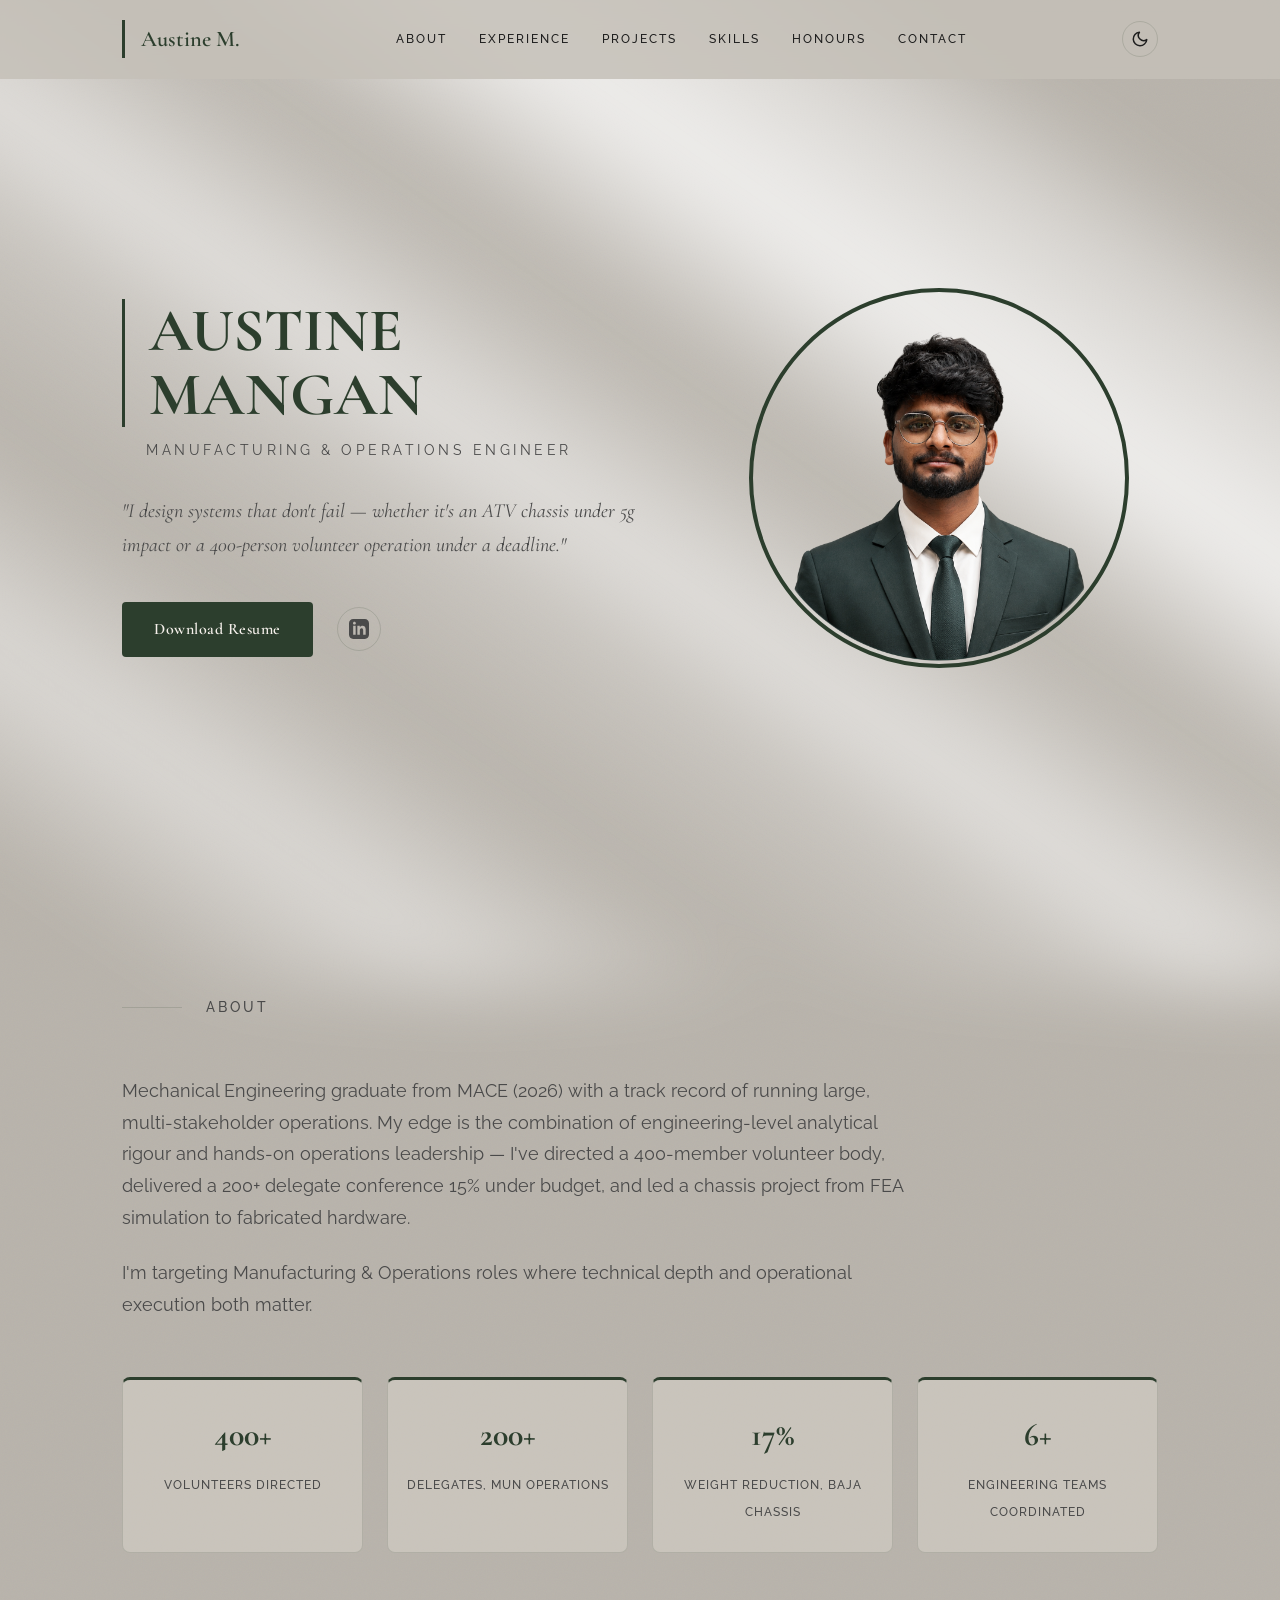
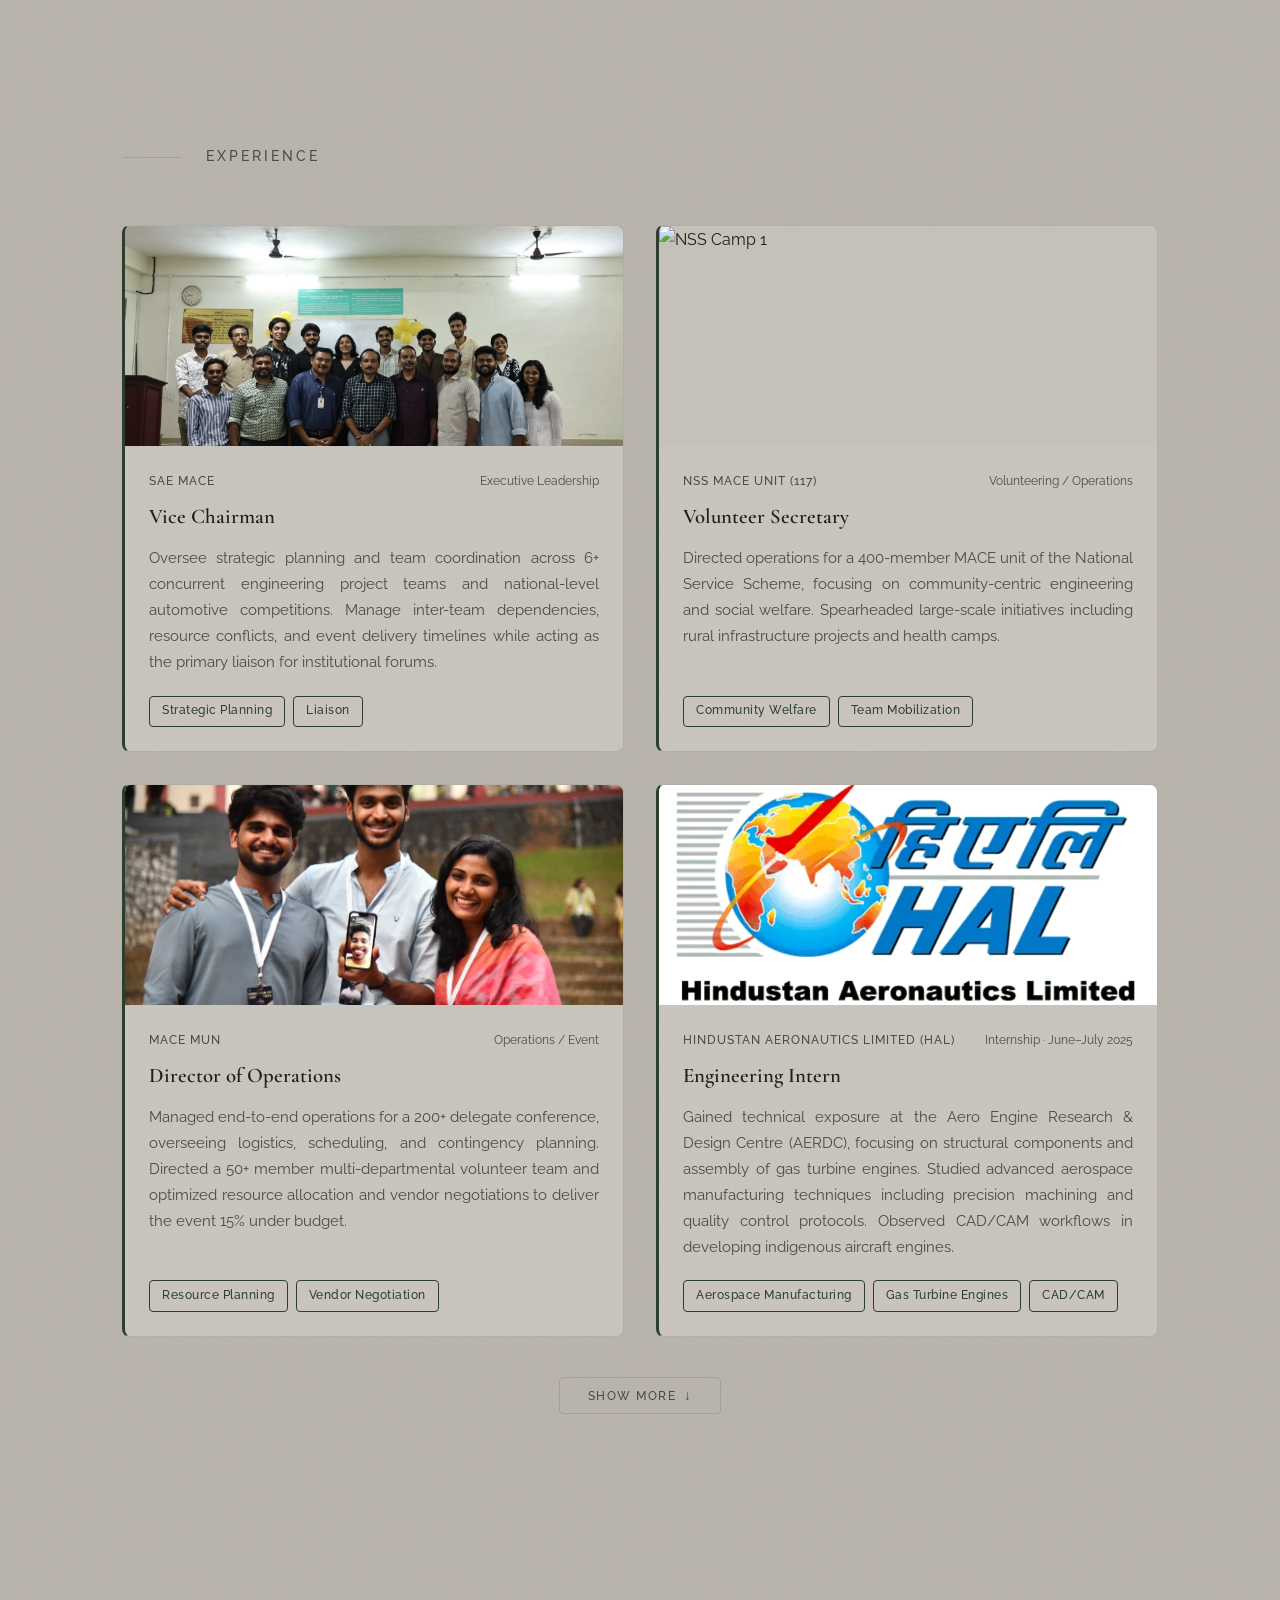
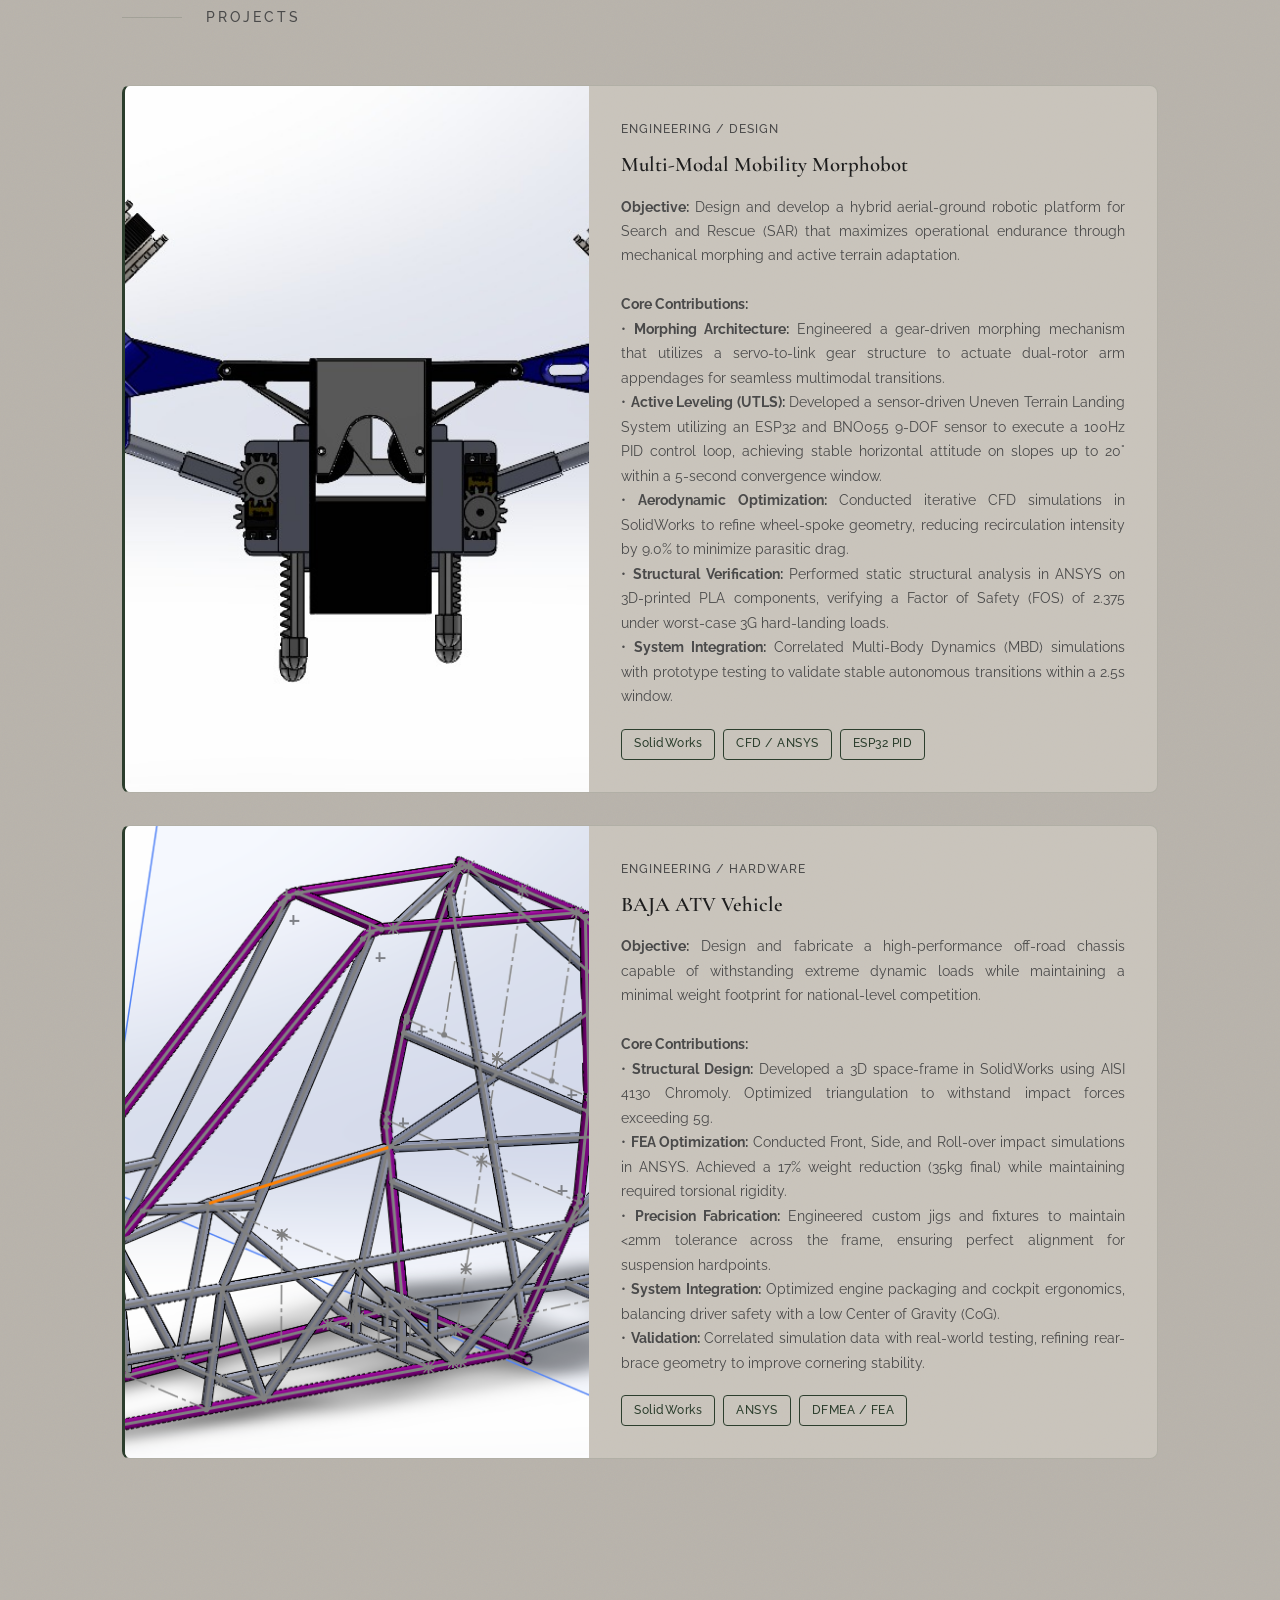
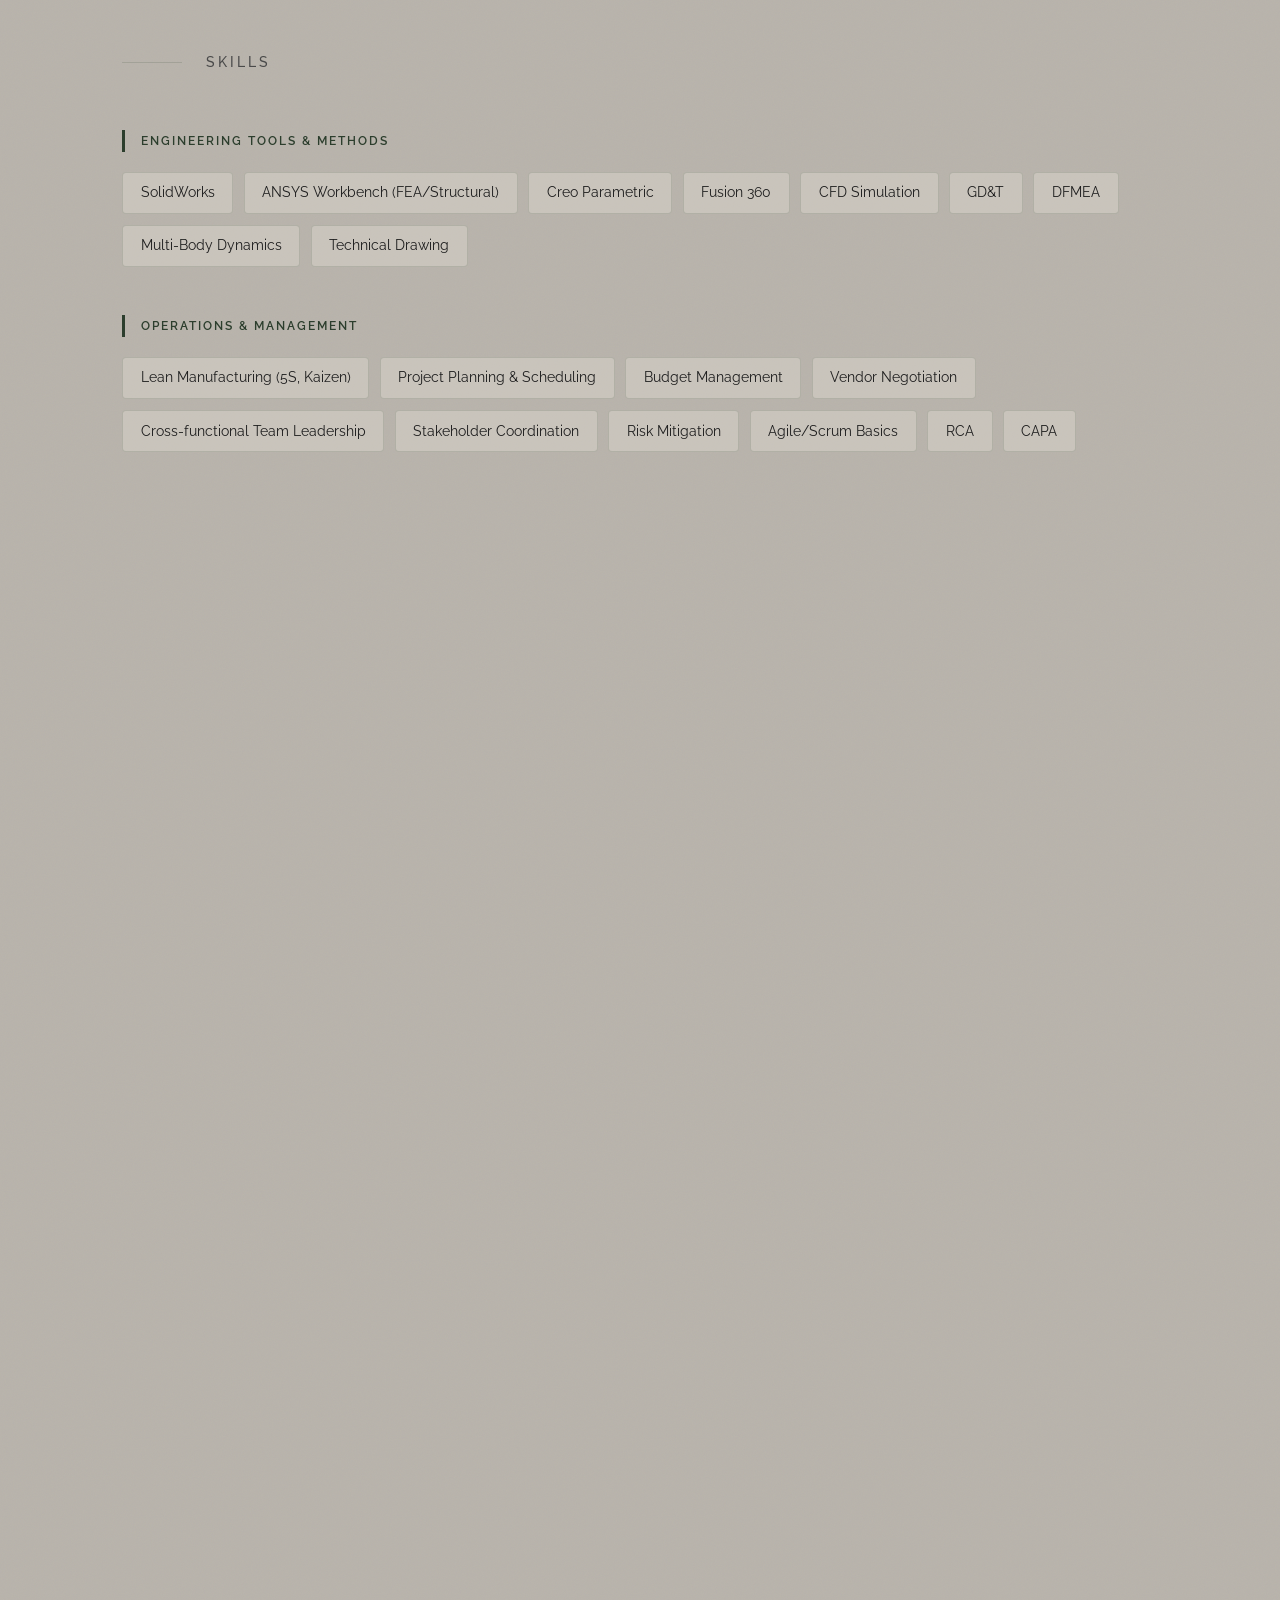
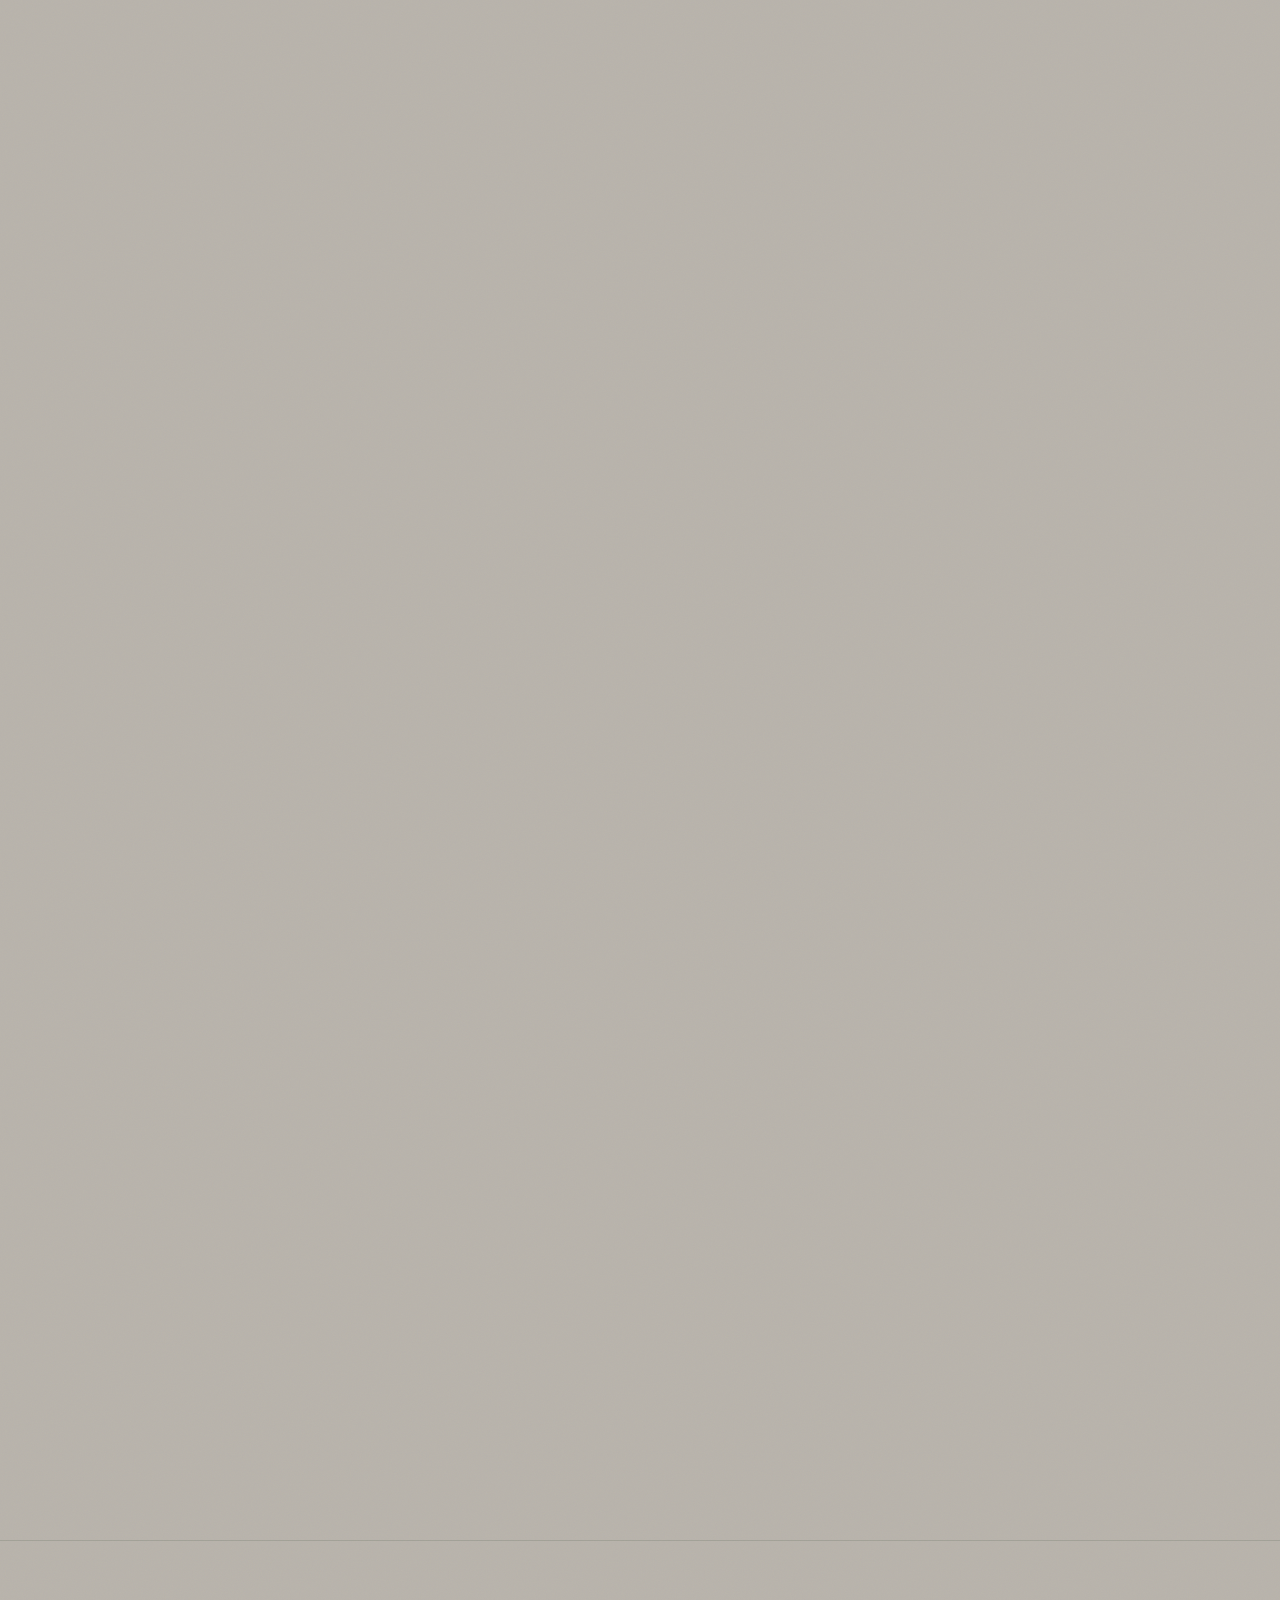
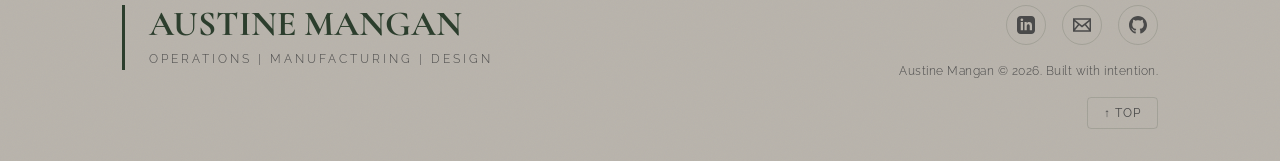
==== commit 344ac919: "Deploy redesign: Unified identity, editorial theme, and sunlight overlay" ====
--- a/index.html
+++ b/index.html
@@ -1,83 +1,54 @@
 <!DOCTYPE html>
-<html lang="en" data-theme="dark">
+<html lang="en" data-theme="light">
 <head>
     <meta charset="UTF-8">
     <meta name="viewport" content="width=device-width, initial-scale=1.0">
-    <title>Austine Mangan | Mechanical Design Engineer & Operations Strategy Lead</title>
-    <meta name="description" content="Portfolio of Austine Mangan — Mechanical Design Engineer and Operations & Strategy Lead. Specialising in CAD/FEA engineering and large-scale operations management.">
+    <title>Austine Mangan | Manufacturing & Operations Engineer</title>
+    <meta name="description" content="Portfolio of Austine Mangan — Manufacturing & Operations Engineer. Mechanical Engineering graduate combining engineering-level analytical rigour with hands-on operations leadership.">
     <link rel="stylesheet" href="style.css">
 </head>
 <body>
 
-    <!-- Navbar -->
+    <!-- Navigation -->
     <nav>
         <div class="nav-container">
             <a href="#" class="logo">Austine M.</a>
             <div class="nav-links" id="nav-links">
                 <a href="#about">About</a>
                 <a href="#experience">Experience</a>
-                <a href="#honours">Honours</a>
                 <a href="#projects">Projects</a>
                 <a href="#skills">Skills</a>
+                <a href="#honours">Honours</a>
                 <a href="#contact">Contact</a>
             </div>
-            <button class="theme-toggle" id="theme-toggle" aria-label="Toggle Dark Mode">☀️</button>
-            <button class="menu-btn" id="menu-btn" aria-label="Menu">☰</button>
+            <button class="theme-toggle" id="theme-toggle" aria-label="Toggle theme">
+                <!-- Sun icon (shown in dark mode) -->
+                <svg id="icon-sun" viewBox="0 0 24 24" style="display:none;"><circle cx="12" cy="12" r="5"/><line x1="12" y1="1" x2="12" y2="3"/><line x1="12" y1="21" x2="12" y2="23"/><line x1="4.22" y1="4.22" x2="5.64" y2="5.64"/><line x1="18.36" y1="18.36" x2="19.78" y2="19.78"/><line x1="1" y1="12" x2="3" y2="12"/><line x1="21" y1="12" x2="23" y2="12"/><line x1="4.22" y1="19.78" x2="5.64" y2="18.36"/><line x1="18.36" y1="5.64" x2="19.78" y2="4.22"/></svg>
+                <!-- Moon icon (shown in light mode) -->
+                <svg id="icon-moon" viewBox="0 0 24 24"><path d="M21 12.79A9 9 0 1 1 11.21 3 7 7 0 0 0 21 12.79z"/></svg>
+            </button>
+            <button class="menu-btn" id="menu-btn" aria-label="Menu">
+                <svg viewBox="0 0 24 24"><line x1="3" y1="6" x2="21" y2="6"/><line x1="3" y1="12" x2="21" y2="12"/><line x1="3" y1="18" x2="21" y2="18"/></svg>
+            </button>
         </div>
     </nav>
 
     <!-- Hero Section -->
-    <section class="hero fade-in-section" id="home">
-        <div class="container hero-container">
-            <div class="hero-text-side">
-
-                <p class="hero-hook">"I design systems that don't fail — whether it's an ATV chassis under 5g impact or a 400-person volunteer operation under a deadline."</p>
-
-                <h1 class="hero-title"><span class="highlight">Austine Mangan</span></h1>
-
-                <div class="hero-dual-track">
-                    <span class="track-pill track-eng">⚙ Mechanical Design Engineer</span>
-                    <span class="track-separator">&amp;</span>
-                    <span class="track-pill track-ops">📋 Operations &amp; Strategy Lead</span>
-                </div>
-
-                <!-- LinkedIn badge in hero -->
-                <a href="https://www.linkedin.com/in/austinemangan005" target="_blank" rel="noopener" class="hero-linkedin-badge" id="hero-linkedin-link">
-                    <svg viewBox="0 0 24 24" aria-hidden="true"><path d="M19 0h-14c-2.761 0-5 2.239-5 5v14c0 2.761 2.239 5 5 5h14c2.762 0 5-2.239 5-5v-14c0-2.761-2.238-5-5-5zm-11 19h-3v-11h3v11zm-1.5-12.268c-.966 0-1.75-.79-1.75-1.764s.784-1.764 1.75-1.764 1.75.79 1.75 1.764-.783 1.764-1.75 1.764zm13.5 12.268h-3v-5.604c0-3.368-4-3.113-4 0v5.604h-3v-11h3v1.765c1.396-2.586 7-2.777 7 2.476v6.759z"/></svg>
-                    <span>linkedin.com/in/austinemangan005</span>
-                </a>
-
-                <div class="hero-cta">
-                    <!-- Resume Download Dropdown -->
-                    <div class="resume-dropdown" id="hero-resume-dropdown">
-                        <button class="btn btn-primary resume-dropdown-toggle" id="hero-resume-btn" aria-expanded="false" aria-haspopup="true">
-                            Download Resume <span class="dropdown-arrow">▾</span>
-                        </button>
-                        <div class="resume-dropdown-menu" id="hero-resume-menu" role="menu">
-                            <a href="resumes/Engg_Resume_AJM.pdf" download class="resume-option" role="menuitem">
-                                <span class="resume-opt-icon">⚙</span>
-                                <span>
-                                    <strong>Design &amp; CAE Resume</strong>
-                                    <small>Mechanical Design Engineer track</small>
-                                </span>
-                            </a>
-                            <a href="resumes/operations.pdf" download class="resume-option" role="menuitem">
-                                <span class="resume-opt-icon">📋</span>
-                                <span>
-                                    <strong>Management &amp; Ops Resume</strong>
-                                    <small>Operations &amp; Strategy Lead track</small>
-                                </span>
-                            </a>
-                        </div>
-                    </div>
-
-                    <a href="#contact" class="btn btn-secondary">CONTACT ME</a>
-                </div>
-            </div>
-            <div class="hero-image-side">
-                <div class="hero-image-circle">
-                    <img src="images/Portfolio/backgroundless.png" alt="Austine Mangan">
-                </div>
+    <section class="hero" id="home">
+        <div class="hero-container">
+            <div class="hero-text">
+                <h1 class="hero-name">AUSTINE MANGAN</h1>
+                <p class="hero-title">Manufacturing & Operations Engineer</p>
+                <p class="hero-tagline">"I design systems that don't fail — whether it's an ATV chassis under 5g impact or a 400-person volunteer operation under a deadline."</p>
+                <div class="hero-actions">
+                    <a href="resumes/Operations___Manufacturing_Resume_Austine.pdf" download class="btn-primary" id="hero-resume-btn">Download Resume</a>
+                    <a href="https://www.linkedin.com/in/austinemangan005" target="_blank" rel="noopener" class="btn-icon" aria-label="LinkedIn">
+                        <svg viewBox="0 0 24 24"><path d="M19 0h-14c-2.761 0-5 2.239-5 5v14c0 2.761 2.239 5 5 5h14c2.762 0 5-2.239 5-5v-14c0-2.761-2.238-5-5-5zm-11 19h-3v-11h3v11zm-1.5-12.268c-.966 0-1.75-.79-1.75-1.764s.784-1.764 1.75-1.764 1.75.79 1.75 1.764-.783 1.764-1.75 1.764zm13.5 12.268h-3v-5.604c0-3.368-4-3.113-4 0v5.604h-3v-11h3v1.765c1.396-2.586 7-2.777 7 2.476v6.759z"/></svg>
+                    </a>
+                </div>
+            </div>
+            <div class="hero-photo">
+                <img src="images/Portfolio/Linkedin Backgroundless Profile Pic.png" alt="Austine Mangan">
             </div>
         </div>
     </section>
@@ -85,308 +56,216 @@
     <!-- About Section -->
     <section id="about" class="fade-in-section">
         <div class="container">
-            <h2 class="section-title"><span>01</span> About Me</h2>
-            <div class="about-grid">
-                <div class="about-text">
-                    <p>I am a final-year Mechanical Engineering student at Mar Athanasius College of Engineering with a track record of leading large, multi-stakeholder operations. My experience bridges the gap between deep technical rigor and strategic, cross-functional management.</p>
-                    <p>As a <strong>Mechanical Design Engineer</strong>, I excel in end-to-end CAD design and Finite Element Analysis (FEA) using SolidWorks and ANSYS — from ATV chassis geometry to multi-modal robotic platforms. As an <strong>Operations &amp; Strategy Lead</strong>, I've managed budgets, directed a 400-member volunteer unit, and executed national-level competitions and conferences 15% under budget.</p>
-                    <p>I am targeting roles that leverage my dual-track skill set — bridging engineering precision with strategic operations — guided by my long-term ambition to pursue an MBA from a top global institution.</p>
-                    
-                    <div class="about-stats">
-                        <div class="stat-item">
-                            <h4>4 Years</h4>
-                            <p>CAD &amp; CAE</p>
-                        </div>
-                        <div class="stat-item">
-                            <h4>400+</h4>
-                            <p>Volunteers Managed</p>
-                        </div>
-                        <div class="stat-item">
-                            <h4>200+</h4>
-                            <p>Delegates MUN Organised</p>
-                        </div>
-                        <div class="stat-item">
-                            <h4>50+</h4>
-                            <p>Member Execom Directed</p>
-                        </div>
-                    </div>
-                </div>
-            </div>
-        </div>
-    </section>
-
-    <!-- Experience Section (Leadership + Internships combined) -->
+            <div class="section-header">
+                <h2>About</h2>
+            </div>
+            <div class="about-content">
+                <p class="about-text">Mechanical Engineering graduate from MACE (2026) with a track record of running large, multi-stakeholder operations. My edge is the combination of engineering-level analytical rigour and hands-on operations leadership — I've directed a 400-member volunteer body, delivered a 200+ delegate conference 15% under budget, and led a chassis project from FEA simulation to fabricated hardware.</p>
+                <p class="about-text">I'm targeting Manufacturing & Operations roles where technical depth and operational execution both matter.</p>
+            </div>
+            <div class="stats-row">
+                <div class="stat-card">
+                    <span class="stat-number">400+</span>
+                    <span class="stat-label">Volunteers Directed</span>
+                </div>
+                <div class="stat-card">
+                    <span class="stat-number">200+</span>
+                    <span class="stat-label">Delegates, MUN Operations</span>
+                </div>
+                <div class="stat-card">
+                    <span class="stat-number">17%</span>
+                    <span class="stat-label">Weight Reduction, BAJA Chassis</span>
+                </div>
+                <div class="stat-card">
+                    <span class="stat-number">6+</span>
+                    <span class="stat-label">Engineering Teams Coordinated</span>
+                </div>
+            </div>
+        </div>
+    </section>
+
+    <!-- Experience Section -->
     <section id="experience" class="fade-in-section">
         <div class="container">
-            <h2 class="section-title"><span>02</span> Experience</h2>
-
-            <div class="projects-grid experience-grid" id="experience-grid">
-
-                <!-- VISIBLE BY DEFAULT: Card 1 -->
-                <div class="project-card exp-visible" data-category="management">
-                    <div class="project-image">
+            <div class="section-header">
+                <h2>Experience</h2>
+            </div>
+            <div class="cards-grid" id="experience-grid">
+
+                <!-- Card 1: SAE Vice Chairman -->
+                <div class="card exp-visible">
+                    <div class="card-image">
                         <img src="images/Portfolio/SAE Execom 26.jpeg" alt="SAE Vice Chairman">
                     </div>
-                    <div class="project-content">
-                        <span class="track-pill-sm track-ops">📋 Operations &amp; Strategy Lead</span>
-                        <span class="project-tag">Executive Leadership</span>
-                        <h3 class="project-title">Vice Chairman | SAE MACE</h3>
-                        <p class="project-desc">Oversee strategic planning and team coordination across 6+ concurrent engineering project teams and national-level automotive competitions. Manage inter-team dependencies, resource conflicts, and event delivery timelines while acting as the primary liaison for institutional forums.</p>
-                        <div class="project-tools">
-                            <span class="tool-pill">Strategic Planning</span>
-                            <span class="tool-pill">Liaison</span>
-                        </div>
-                    </div>
-                </div>
-
-                <!-- VISIBLE BY DEFAULT: Card 2 -->
-                <div class="project-card exp-visible" data-category="management">
-                    <div class="project-image carousel">
+                    <div class="card-body">
+                        <div class="card-meta">
+                            <span class="card-org">SAE MACE</span>
+                            <span class="card-date">Executive Leadership</span>
+                        </div>
+                        <h3 class="card-title">Vice Chairman</h3>
+                        <p class="card-desc">Oversee strategic planning and team coordination across 6+ concurrent engineering project teams and national-level automotive competitions. Manage inter-team dependencies, resource conflicts, and event delivery timelines while acting as the primary liaison for institutional forums.</p>
+                        <div class="card-tags">
+                            <span class="tag">Strategic Planning</span>
+                            <span class="tag">Liaison</span>
+                        </div>
+                    </div>
+                </div>
+
+                <!-- Card 2: NSS Volunteer Secretary -->
+                <div class="card exp-visible">
+                    <div class="card-image carousel">
                         <img src="images/Portfolio/NSS Group Photo.jpeg" alt="NSS Unit 117">
                         <img src="images/Portfolio/NSS Camp 1.jpg" alt="NSS Camp 1">
                         <img src="images/Portfolio/NSS Camp 2.jpg" alt="NSS Camp 2">
-                        <img src="images/Portfolio/NSS Secretary  Certi.jpeg" alt="NSS Certi">
-                    </div>
-                    <div class="project-content">
-                        <span class="track-pill-sm track-ops">📋 Operations &amp; Strategy Lead</span>
-                        <span class="project-tag">Volunteering / Operations</span>
-                        <h3 class="project-title">Volunteer Secretary | NSS MACE Unit (117)</h3>
-                        <p class="project-desc">Directed operations for a 400-member MACE unit of the National Service Scheme, focusing on community-centric engineering and social welfare. Spearheaded large-scale initiatives including rural infrastructure projects and health camps.</p>
-                        <div class="project-tools">
-                            <span class="tool-pill">Community Welfare</span>
-                            <span class="tool-pill">Team Mobilization</span>
-                        </div>
-                    </div>
-                </div>
-
-                <!-- VISIBLE BY DEFAULT: Card 3 -->
-                <div class="project-card exp-visible" data-category="management">
-                    <div class="project-image carousel">
+                        <img src="images/Portfolio/NSS Secretary  Certi.jpeg" alt="NSS Certificate">
+                    </div>
+                    <div class="card-body">
+                        <div class="card-meta">
+                            <span class="card-org">NSS MACE Unit (117)</span>
+                            <span class="card-date">Volunteering / Operations</span>
+                        </div>
+                        <h3 class="card-title">Volunteer Secretary</h3>
+                        <p class="card-desc">Directed operations for a 400-member MACE unit of the National Service Scheme, focusing on community-centric engineering and social welfare. Spearheaded large-scale initiatives including rural infrastructure projects and health camps.</p>
+                        <div class="card-tags">
+                            <span class="tag">Community Welfare</span>
+                            <span class="tag">Team Mobilization</span>
+                        </div>
+                    </div>
+                </div>
+
+                <!-- Card 3: MACE MUN Director of Operations -->
+                <div class="card exp-visible">
+                    <div class="card-image carousel">
                         <img src="images/Portfolio/MUN 26 Group Photo.jpeg" alt="MACE MUN 1">
                         <img src="images/Portfolio/MUN 26 Secretriate.jpeg" alt="MACE MUN 2">
                         <img src="images/Portfolio/MUN 26 Volunteers.jpeg" alt="MACE MUN 3">
                         <img src="images/Portfolio/MUN 26.jpeg" alt="MACE MUN 4">
                     </div>
-                    <div class="project-content">
-                        <span class="track-pill-sm track-ops">📋 Operations &amp; Strategy Lead</span>
-                        <span class="project-tag">Operations / Event</span>
-                        <h3 class="project-title">Director of Operations | MACE MUN</h3>
-                        <p class="project-desc">Managed end-to-end operations for a 200+ delegate conference, overseeing logistics, scheduling, and contingency planning. Directed a 50+ member multi-departmental volunteer team and optimized resource allocation and vendor negotiations to deliver the event 15% under budget.</p>
-                        <div class="project-tools">
-                            <span class="tool-pill">Resource Planning</span>
-                            <span class="tool-pill">Vendor Negotiation</span>
-                        </div>
-                    </div>
-                </div>
-
-                <!-- VISIBLE BY DEFAULT: Card 4 — HAL Internship -->
-                <div class="project-card exp-visible" data-category="engineering">
-                    <div class="project-image carousel">
+                    <div class="card-body">
+                        <div class="card-meta">
+                            <span class="card-org">MACE MUN</span>
+                            <span class="card-date">Operations / Event</span>
+                        </div>
+                        <h3 class="card-title">Director of Operations</h3>
+                        <p class="card-desc">Managed end-to-end operations for a 200+ delegate conference, overseeing logistics, scheduling, and contingency planning. Directed a 50+ member multi-departmental volunteer team and optimized resource allocation and vendor negotiations to deliver the event 15% under budget.</p>
+                        <div class="card-tags">
+                            <span class="tag">Resource Planning</span>
+                            <span class="tag">Vendor Negotiation</span>
+                        </div>
+                    </div>
+                </div>
+
+                <!-- Card 4: HAL Internship (date fixed to June–July 2025) -->
+                <div class="card exp-visible">
+                    <div class="card-image carousel">
                         <img src="images/Portfolio/HAL Internship.jpg" alt="HAL Internship">
                         <img src="images/Portfolio/HAL Certi 1.png" alt="HAL Certificate 1">
                         <img src="images/Portfolio/HAL Certi 2.png" alt="HAL Certificate 2">
                     </div>
-                    <div class="project-content">
-                        <span class="track-pill-sm track-eng">⚙ Mechanical Design Engineer</span>
-                        <span class="project-tag">Internship · July 2025</span>
-                        <h3 class="project-title">Internship | Hindustan Aeronautics Limited (HAL)</h3>
-                        <p class="project-desc">Gained technical exposure at the Aero Engine Research &amp; Design Centre (AERDC), focusing on structural components and assembly of gas turbine engines. Studied advanced aerospace manufacturing techniques including precision machining and quality control protocols. Observed CAD/CAM workflows in developing indigenous aircraft engines.</p>
-                        <div class="project-tools">
-                            <span class="tool-pill">Aerospace Manufacturing</span>
-                            <span class="tool-pill">Gas Turbine Engines</span>
-                            <span class="tool-pill">CAD/CAM</span>
-                        </div>
-                    </div>
-                </div>
-
-                <!-- HIDDEN: Card 5 — Socials Head Takshak (show-more) -->
-                <div class="project-card exp-hidden" data-category="management">
-                    <div class="project-image">
+                    <div class="card-body">
+                        <div class="card-meta">
+                            <span class="card-org">Hindustan Aeronautics Limited (HAL)</span>
+                            <span class="card-date">Internship · June–July 2025</span>
+                        </div>
+                        <h3 class="card-title">Engineering Intern</h3>
+                        <p class="card-desc">Gained technical exposure at the Aero Engine Research & Design Centre (AERDC), focusing on structural components and assembly of gas turbine engines. Studied advanced aerospace manufacturing techniques including precision machining and quality control protocols. Observed CAD/CAM workflows in developing indigenous aircraft engines.</p>
+                        <div class="card-tags">
+                            <span class="tag">Aerospace Manufacturing</span>
+                            <span class="tag">Gas Turbine Engines</span>
+                            <span class="tag">CAD/CAM</span>
+                        </div>
+                    </div>
+                </div>
+
+                <!-- HIDDEN Card 5: Socials Head Takshak -->
+                <div class="card exp-hidden">
+                    <div class="card-image">
                         <img src="images/Portfolio/Socials Head Takshak 24.jpg" alt="Takshak 24">
                     </div>
-                    <div class="project-content">
-                        <span class="track-pill-sm track-ops">📋 Operations &amp; Strategy Lead</span>
-                        <span class="project-tag">Branding / Management</span>
-                        <h3 class="project-title">Socials Head | Takshak '24</h3>
-                        <p class="project-desc">Led digital branding and cross-platform outreach for the National Tech Fest, managing a multi-member team to drive massive engagement, footfall, and corporate participation.</p>
-                        <div class="project-tools">
-                            <span class="tool-pill">Digital Branding</span>
-                            <span class="tool-pill">Outreach</span>
-                        </div>
-                    </div>
-                </div>
-
-                <!-- HIDDEN: Card 6 — ISTE Dept Head (show-more) -->
-                <div class="project-card exp-hidden" data-category="management">
-                    <div class="project-image carousel">
+                    <div class="card-body">
+                        <div class="card-meta">
+                            <span class="card-org">Takshak '24</span>
+                            <span class="card-date">Branding / Management</span>
+                        </div>
+                        <h3 class="card-title">Socials Head</h3>
+                        <p class="card-desc">Led digital branding and cross-platform outreach for the National Tech Fest, managing a multi-member team to drive massive engagement, footfall, and corporate participation.</p>
+                        <div class="card-tags">
+                            <span class="tag">Digital Branding</span>
+                            <span class="tag">Outreach</span>
+                        </div>
+                    </div>
+                </div>
+
+                <!-- HIDDEN Card 6: ISTE Department Head -->
+                <div class="card exp-hidden">
+                    <div class="card-image carousel">
                         <img src="images/Portfolio/ISTE Core.jpeg" alt="ISTE MACE 1">
                         <img src="images/Portfolio/ISTE Execomm.jpeg" alt="ISTE MACE 2">
                         <img src="images/Portfolio/ISTE.jpeg" alt="ISTE MACE 3">
                         <img src="images/Portfolio/ISTE1.jpeg" alt="ISTE MACE 4">
                     </div>
-                    <div class="project-content">
-                        <span class="track-pill-sm track-ops">📋 Operations &amp; Strategy Lead</span>
-                        <span class="project-tag">Leadership / Management</span>
-                        <h3 class="project-title">Department Head | ISTE MACE</h3>
-                        <p class="project-desc">Led the technical and administrative functions of the ISTE Student Chapter, bridging academic theory and industry practice. Curated and executed workshops and technical symposiums covering high-demand skills like CAD and Robotics.</p>
-                        <div class="project-tools">
-                            <span class="tool-pill">Vendor Negotiation</span>
-                            <span class="tool-pill">Event Curation</span>
-                        </div>
-                    </div>
-                </div>
-
-                <!-- HIDDEN: Card 7 — Chassis Team Lead H-Baja (show-more) -->
-                <div class="project-card exp-hidden" data-category="engineering">
-                    <div class="project-image carousel">
+                    <div class="card-body">
+                        <div class="card-meta">
+                            <span class="card-org">ISTE MACE</span>
+                            <span class="card-date">Leadership / Management</span>
+                        </div>
+                        <h3 class="card-title">Department Head</h3>
+                        <p class="card-desc">Led the technical and administrative functions of the ISTE Student Chapter, bridging academic theory and industry practice. Curated and executed workshops and technical symposiums covering high-demand skills like CAD and Robotics.</p>
+                        <div class="card-tags">
+                            <span class="tag">Vendor Negotiation</span>
+                            <span class="tag">Event Curation</span>
+                        </div>
+                    </div>
+                </div>
+
+                <!-- HIDDEN Card 7: Chassis Team Lead H-Baja -->
+                <div class="card exp-hidden">
+                    <div class="card-image carousel">
                         <img src="images/Portfolio/H-Baja 1.jpeg" alt="H-Baja Team 1">
                         <img src="images/Portfolio/H-Baja 2.jpeg" alt="H-Baja Team 2">
                         <img src="images/Portfolio/H-Baja 3.jpeg" alt="H-Baja Team 3">
                         <img src="images/Portfolio/H-Baja 7.jpeg" alt="H-Baja Team 4">
                         <img src="images/Portfolio/H-Baja 8.jpeg" alt="H-Baja Team 5">
                     </div>
-                    <div class="project-content">
-                        <span class="track-pill-sm track-eng">⚙ Mechanical Design Engineer</span>
-                        <span class="project-tag">Technical Leadership</span>
-                        <h3 class="project-title">Chassis Team Lead | H-Baja</h3>
-                        <p class="project-desc">Led end-to-end 3D modelling and detailed drafting of ATV chassis using SolidWorks, ensuring dimensional accuracy and SAE rule compliance. Coordinated fabrication from CAD drawings meeting tight competition deadlines while managing a multi-tiered engineering squad.</p>
-                        <div class="project-tools">
-                            <span class="tool-pill">Team Coordination</span>
-                            <span class="tool-pill">Deadline Management</span>
-                        </div>
-                    </div>
-                </div>
-
-                <!-- HIDDEN: Card 8 — HMT Internship (show-more) -->
-                <div class="project-card exp-hidden" data-category="engineering">
-                    <div class="project-image">
+                    <div class="card-body">
+                        <div class="card-meta">
+                            <span class="card-org">H-Baja</span>
+                            <span class="card-date">Technical Leadership</span>
+                        </div>
+                        <h3 class="card-title">Chassis Team Lead</h3>
+                        <p class="card-desc">Led end-to-end 3D modelling and detailed drafting of ATV chassis using SolidWorks, ensuring dimensional accuracy and SAE rule compliance. Coordinated fabrication from CAD drawings meeting tight competition deadlines while managing a multi-tiered engineering squad.</p>
+                        <div class="card-tags">
+                            <span class="tag">Team Coordination</span>
+                            <span class="tag">Deadline Management</span>
+                        </div>
+                    </div>
+                </div>
+
+                <!-- HIDDEN Card 8: HMT Internship -->
+                <div class="card exp-hidden">
+                    <div class="card-image">
                         <img src="images/Portfolio/HMT Internship.png" alt="HMT Internship Certificate">
                     </div>
-                    <div class="project-content">
-                        <span class="track-pill-sm track-eng">⚙ Mechanical Design Engineer</span>
-                        <span class="project-tag">Internship · September 2023</span>
-                        <h3 class="project-title">Internship | HMT Kalamassery</h3>
-                        <p class="project-desc">Acquired hands-on experience with industrial-grade machinery, focusing on operation and calibration of Lathes, Milling, and Grinding machines. Analyzed the end-to-end manufacturing cycle from raw casting to final assembly. Developed understanding of machining tolerances, surface finishes, and DFM principles in a heavy-industry context.</p>
-                        <div class="project-tools">
-                            <span class="tool-pill">Machine Tool Operations</span>
-                            <span class="tool-pill">DFM Principles</span>
-                        </div>
-                    </div>
-                </div>
-
-            </div><!-- /experience-grid -->
-
-            <!-- Show More / Show Less Button -->
+                    <div class="card-body">
+                        <div class="card-meta">
+                            <span class="card-org">HMT Kalamassery</span>
+                            <span class="card-date">Internship · September 2023</span>
+                        </div>
+                        <h3 class="card-title">Engineering Intern</h3>
+                        <p class="card-desc">Acquired hands-on experience with industrial-grade machinery, focusing on operation and calibration of Lathes, Milling, and Grinding machines. Analyzed the end-to-end manufacturing cycle from raw casting to final assembly. Developed understanding of machining tolerances, surface finishes, and DFM principles in a heavy-industry context.</p>
+                        <div class="card-tags">
+                            <span class="tag">Machine Tool Operations</span>
+                            <span class="tag">DFM Principles</span>
+                        </div>
+                    </div>
+                </div>
+
+            </div>
+
             <div class="show-more-wrap">
-                <button class="btn btn-secondary show-more-btn" id="exp-show-more-btn">
+                <button class="show-more-btn" id="exp-show-more-btn">
                     Show More <span class="show-more-arrow">↓</span>
                 </button>
-            </div>
-        </div>
-    </section>
-
-    <!-- Skills Section -->
-    <section id="skills" class="fade-in-section">
-        <div class="container">
-            <h2 class="section-title"><span>03</span> Skills</h2>
-            <div class="skills-container">
-
-                <div class="skill-set">
-                    <h3><span class="track-pill-sm track-eng">⚙ Mechanical Design Engineer</span></h3>
-                    <div class="skills-grid">
-                        <span class="skill-tag">SolidWorks</span>
-                        <span class="skill-tag">ANSYS (FEA/Structural)</span>
-                        <span class="skill-tag">Creo Parametric</span>
-                        <span class="skill-tag">Fusion 360</span>
-                        <span class="skill-tag">CFD Simulation</span>
-                        <span class="skill-tag">ANSYS Workbench</span>
-                        <span class="skill-tag">GD&amp;T</span>
-                        <span class="skill-tag">CATIA V5</span>
-                        <span class="skill-tag">DFMEA</span>
-                        <span class="skill-tag">FMEA awareness</span>
-                        <span class="skill-tag">Process FMEA</span>
-                        <span class="skill-tag">Multi-Body Dynamics</span>
-                        <span class="skill-tag">3D Printing / Rapid Prototyping</span>
-                        <span class="skill-tag">Technical Drawing &amp; Drafting</span>
-                        <span class="skill-tag skill-tag-inprogress">Power BI <em>(in progress)</em></span>
-                        <span class="skill-tag skill-tag-inprogress">Python <em>(Basics)</em></span>
-                        <span class="skill-tag skill-tag-inprogress">Java <em>(Basics)</em></span>
-                    </div>
-                </div>
-
-                <div class="skill-set">
-                    <h3><span class="track-pill-sm track-ops">📋 Operations &amp; Strategy Lead</span></h3>
-                    <div class="skills-grid">
-                        <span class="skill-tag">Lean Manufacturing (5S, Kaizen basics)</span>
-                        <span class="skill-tag">Event Operations &amp; Logistics</span>
-                        <span class="skill-tag">Budget Management</span>
-                        <span class="skill-tag">Vendor Negotiation</span>
-                        <span class="skill-tag">Cross-functional Team Leadership</span>
-                        <span class="skill-tag">Stakeholder Coordination</span>
-                        <span class="skill-tag">Volunteer Management</span>
-                        <span class="skill-tag">Digital Branding &amp; Outreach</span>
-                        <span class="skill-tag">Public Speaking</span>
-                        <span class="skill-tag">Conflict Resolution</span>
-                        <span class="skill-tag">MUN Parliamentary Procedure</span>
-                        <span class="skill-tag">Project Planning &amp; Scheduling</span>
-                        <span class="skill-tag">Agile / Scrum Basics</span>
-                    </div>
-                </div>
-
-            </div>
-        </div>
-    </section>
-
-    <!-- Honours & Achievements Section -->
-    <section id="honours" class="fade-in-section">
-        <div class="container">
-            <h2 class="section-title"><span>04</span> Honours &amp; Achievements</h2>
-            <div class="honours-grid">
-                
-                <div class="cert-card">
-                    <div class="cert-header">
-                        <div class="cert-icon">🎓</div>
-                        <div class="cert-info">
-                            <h4>Best Outgoing Student</h4>
-                            <p>Mechanical Dept, MACE 2026</p>
-                        </div>
-                    </div>
-                    <img src="images/Portfolio/Best Outgoing Student Certi.jpeg" alt="Best Outgoing Student Certificate">
-                </div>
-
-                <div class="cert-card">
-                    <div class="cert-header">
-                        <div class="cert-icon">🏆</div>
-                        <div class="cert-info">
-                            <h4>Departmental Seminar Topper</h4>
-                            <p>MACE 2026</p>
-                        </div>
-                    </div>
-                    <img src="images/Portfolio/Seminar Topper Certi.jpeg" alt="Seminar Topper Certificate">
-                </div>
-
-                <div class="cert-card">
-                    <div class="cert-header">
-                        <div class="cert-icon">🏅</div>
-                        <div class="cert-info">
-                            <h4>3rd Place – Engineering Drawing</h4>
-                            <p>SAE Indian Southern Section Tier II Competition</p>
-                        </div>
-                    </div>
-                    <img src="images/Portfolio/Engineering Drawing Certi.jpeg" alt="Engineering Drawing Competition Certificate">
-                </div>
-
-                <div class="cert-card">
-                    <div class="cert-header">
-                        <div class="cert-icon">⚙️</div>
-                        <div class="cert-info">
-                            <h4>4th in CAM Competition</h4>
-                            <p>SAE National Convention 2024</p>
-                        </div>
-                    </div>
-                    <img src="images/Portfolio/SAE Indian Convention.jpg" alt="SAE Convention Certificate">
-                </div>
-
             </div>
         </div>
     </section>
@@ -394,70 +273,242 @@
     <!-- Projects Section -->
     <section id="projects" class="fade-in-section">
         <div class="container">
-            <h2 class="section-title"><span>05</span> Projects</h2>
-            
-            <div class="projects-grid">
-                
-                <!-- Featured Project 1 -->
-                <div class="project-card featured" data-category="engineering">
-                    <div class="project-image carousel">
+            <div class="section-header">
+                <h2>Projects</h2>
+            </div>
+            <div class="cards-grid">
+
+                <!-- Morphobot (FOS 2.375 is HERE — confirmed by user) -->
+                <div class="card featured">
+                    <div class="card-image carousel">
                         <img src="images/Portfolio/Project Multi Modal Morphobot Rover.jpeg" alt="Morphobot 1">
                         <img src="images/Portfolio/Project Multi Modal Morphobot Front.jpeg" alt="Morphobot 2">
                         <img src="images/Portfolio/Project Multi Modal Morphobot Isometric.jpeg" alt="Morphobot 3">
                         <img src="images/Portfolio/Project Multi Modal Morphobot Side.jpeg" alt="Morphobot 4">
                         <img src="images/Portfolio/Project Multi Modal Morphobot.jpeg" alt="Morphobot 5">
                     </div>
-                    <div class="project-content">
-                        <span class="track-pill-sm track-eng">⚙ Mechanical Design Engineer</span>
-                        <span class="project-tag">Engineering / Design</span>
-                        <h3 class="project-title">Multi-Modal Mobility Morphobot</h3>
-                        <p class="project-desc" style="font-size:0.9rem;">
-                            <strong>Project Objective:</strong> Design and develop a hybrid aerial-ground robotic platform for Search and Rescue (SAR) that maximizes operational endurance through mechanical morphing and active terrain adaptation.<br><br>
-                            <strong>Core Technical Contributions:</strong><br>
+                    <div class="card-body">
+                        <div class="card-meta">
+                            <span class="card-org">Engineering / Design</span>
+                        </div>
+                        <h3 class="card-title">Multi-Modal Mobility Morphobot</h3>
+                        <p class="card-desc">
+                            <strong>Objective:</strong> Design and develop a hybrid aerial-ground robotic platform for Search and Rescue (SAR) that maximizes operational endurance through mechanical morphing and active terrain adaptation.<br><br>
+                            <strong>Core Contributions:</strong><br>
                             • <strong>Morphing Architecture:</strong> Engineered a gear-driven morphing mechanism that utilizes a servo-to-link gear structure to actuate dual-rotor arm appendages for seamless multimodal transitions.<br>
                             • <strong>Active Leveling (UTLS):</strong> Developed a sensor-driven Uneven Terrain Landing System utilizing an ESP32 and BNO055 9-DOF sensor to execute a 100Hz PID control loop, achieving stable horizontal attitude on slopes up to 20° within a 5-second convergence window.<br>
                             • <strong>Aerodynamic Optimization:</strong> Conducted iterative CFD simulations in SolidWorks to refine wheel-spoke geometry, reducing recirculation intensity by 9.0% to minimize parasitic drag.<br>
                             • <strong>Structural Verification:</strong> Performed static structural analysis in ANSYS on 3D-printed PLA components, verifying a Factor of Safety (FOS) of 2.375 under worst-case 3G hard-landing loads.<br>
                             • <strong>System Integration:</strong> Correlated Multi-Body Dynamics (MBD) simulations with prototype testing to validate stable autonomous transitions within a 2.5s window.
                         </p>
-                        <div class="project-tools">
-                            <span class="tool-pill">SolidWorks</span>
-                            <span class="tool-pill">CFD / ANSYS</span>
-                            <span class="tool-pill">ESP32 PID</span>
-                        </div>
-                    </div>
-                </div>
-
-                <!-- Featured Project 2 -->
-                <div class="project-card featured" data-category="engineering">
-                    <div class="project-image carousel">
+                        <div class="card-tags">
+                            <span class="tag">SolidWorks</span>
+                            <span class="tag">CFD / ANSYS</span>
+                            <span class="tag">ESP32 PID</span>
+                        </div>
+                    </div>
+                </div>
+
+                <!-- BAJA ATV (NO FOS reference — removed per user) -->
+                <div class="card featured">
+                    <div class="card-image carousel">
                         <img src="images/Portfolio/Project H-Baja 2.jpeg" alt="BAJA ATV">
                         <img src="images/Portfolio/Project H-Baja ATV Rollcage.png" alt="BAJA ATV Frame">
                         <img src="images/Portfolio/Project H-baja Rollcage.png" alt="BAJA ATV Front Frame">
                         <img src="images/Portfolio/Project H-Baja.jpeg" alt="BAJA ATV Concept">
                         <img src="images/Portfolio/Project H-Baja ATV.png" alt="BAJA ATV Team">
                     </div>
-                    <div class="project-content">
-                        <span class="track-pill-sm track-eng">⚙ Mechanical Design Engineer</span>
-                        <span class="project-tag">Engineering / Hardware</span>
-                        <h3 class="project-title">BAJA ATV Vehicle</h3>
-                        <p class="project-desc" style="font-size:0.9rem;">
-                            <strong>Project Objective:</strong> Design and fabricate a high-performance off-road chassis capable of withstanding extreme dynamic loads while maintaining a minimal weight footprint for national-level competition.<br><br>
-                            <strong>Core Technical Contributions:</strong><br>
+                    <div class="card-body">
+                        <div class="card-meta">
+                            <span class="card-org">Engineering / Hardware</span>
+                        </div>
+                        <h3 class="card-title">BAJA ATV Vehicle</h3>
+                        <p class="card-desc">
+                            <strong>Objective:</strong> Design and fabricate a high-performance off-road chassis capable of withstanding extreme dynamic loads while maintaining a minimal weight footprint for national-level competition.<br><br>
+                            <strong>Core Contributions:</strong><br>
                             • <strong>Structural Design:</strong> Developed a 3D space-frame in SolidWorks using AISI 4130 Chromoly. Optimized triangulation to withstand impact forces exceeding 5g.<br>
                             • <strong>FEA Optimization:</strong> Conducted Front, Side, and Roll-over impact simulations in ANSYS. Achieved a 17% weight reduction (35kg final) while maintaining required torsional rigidity.<br>
                             • <strong>Precision Fabrication:</strong> Engineered custom jigs and fixtures to maintain &lt;2mm tolerance across the frame, ensuring perfect alignment for suspension hardpoints.<br>
                             • <strong>System Integration:</strong> Optimized engine packaging and cockpit ergonomics, balancing driver safety with a low Center of Gravity (CoG).<br>
                             • <strong>Validation:</strong> Correlated simulation data with real-world testing, refining rear-brace geometry to improve cornering stability.
                         </p>
-                        <div class="project-tools">
-                            <span class="tool-pill">SolidWorks</span>
-                            <span class="tool-pill">ANSYS</span>
-                            <span class="tool-pill">DFMEA / FEA</span>
-                        </div>
-                    </div>
-                </div>
-
+                        <div class="card-tags">
+                            <span class="tag">SolidWorks</span>
+                            <span class="tag">ANSYS</span>
+                            <span class="tag">DFMEA / FEA</span>
+                        </div>
+                    </div>
+                </div>
+
+            </div>
+        </div>
+    </section>
+
+    <!-- Skills Section -->
+    <section id="skills" class="fade-in-section">
+        <div class="container">
+            <div class="section-header">
+                <h2>Skills</h2>
+            </div>
+            <div class="skills-section">
+                <div class="skills-group">
+                    <h3 class="skills-group-title">Engineering Tools & Methods</h3>
+                    <div class="skills-grid">
+                        <span class="skill-tag">SolidWorks</span>
+                        <span class="skill-tag">ANSYS Workbench (FEA/Structural)</span>
+                        <span class="skill-tag">Creo Parametric</span>
+                        <span class="skill-tag">Fusion 360</span>
+                        <span class="skill-tag">CFD Simulation</span>
+                        <span class="skill-tag">GD&T</span>
+                        <span class="skill-tag">DFMEA</span>
+                        <span class="skill-tag">Multi-Body Dynamics</span>
+                        <span class="skill-tag">Technical Drawing</span>
+                    </div>
+                </div>
+                <div class="skills-group">
+                    <h3 class="skills-group-title">Operations & Management</h3>
+                    <div class="skills-grid">
+                        <span class="skill-tag">Lean Manufacturing (5S, Kaizen)</span>
+                        <span class="skill-tag">Project Planning & Scheduling</span>
+                        <span class="skill-tag">Budget Management</span>
+                        <span class="skill-tag">Vendor Negotiation</span>
+                        <span class="skill-tag">Cross-functional Team Leadership</span>
+                        <span class="skill-tag">Stakeholder Coordination</span>
+                        <span class="skill-tag">Risk Mitigation</span>
+                        <span class="skill-tag">Agile/Scrum Basics</span>
+                        <span class="skill-tag">RCA</span>
+                        <span class="skill-tag">CAPA</span>
+                    </div>
+                </div>
+            </div>
+        </div>
+    </section>
+
+    <!-- Honours Section -->
+    <section id="honours" class="fade-in-section">
+        <div class="container">
+            <div class="section-header">
+                <h2>Honours & Achievements</h2>
+            </div>
+            <div class="honours-grid">
+
+                <div class="honour-card">
+                    <div class="honour-header">
+                        <div class="honour-icon">
+                            <!-- Graduation cap thin-line icon -->
+                            <svg viewBox="0 0 24 24"><path d="M22 10l-10-5-10 5 10 5 10-5z"/><path d="M6 12v5c0 0 2.5 3 6 3s6-3 6-3v-5"/><line x1="22" y1="10" x2="22" y2="16"/></svg>
+                        </div>
+                        <div class="honour-info">
+                            <h4>Best Outgoing Student</h4>
+                            <p>Mechanical Dept, MACE 2026</p>
+                        </div>
+                    </div>
+                    <img src="images/Portfolio/Best Outgoing Student Certi.jpeg" alt="Best Outgoing Student Certificate">
+                </div>
+
+                <div class="honour-card">
+                    <div class="honour-header">
+                        <div class="honour-icon">
+                            <!-- Trophy thin-line icon -->
+                            <svg viewBox="0 0 24 24"><path d="M6 9H4a2 2 0 0 1-2-2V5a2 2 0 0 1 2-2h2"/><path d="M18 9h2a2 2 0 0 0 2-2V5a2 2 0 0 0-2-2h-2"/><path d="M6 3h12v7a6 6 0 0 1-12 0V3z"/><path d="M12 16v2"/><path d="M8 21h8"/><path d="M12 18h0"/></svg>
+                        </div>
+                        <div class="honour-info">
+                            <h4>Departmental Seminar Topper</h4>
+                            <p>MACE 2026</p>
+                        </div>
+                    </div>
+                    <img src="images/Portfolio/Seminar Topper Certi.jpeg" alt="Seminar Topper Certificate">
+                </div>
+
+                <div class="honour-card">
+                    <div class="honour-header">
+                        <div class="honour-icon">
+                            <!-- Medal thin-line icon -->
+                            <svg viewBox="0 0 24 24"><circle cx="12" cy="14" r="6"/><path d="M8.21 13.89L7 23l5-3 5 3-1.21-9.12"/><line x1="12" y1="2" x2="12" y2="8"/><line x1="9" y1="5" x2="15" y2="5"/></svg>
+                        </div>
+                        <div class="honour-info">
+                            <h4>3rd Place — Engineering Drawing</h4>
+                            <p>SAE Indian Southern Section Tier II Competition</p>
+                        </div>
+                    </div>
+                    <img src="images/Portfolio/Engineering Drawing Certi.jpeg" alt="Engineering Drawing Competition Certificate">
+                </div>
+
+                <div class="honour-card">
+                    <div class="honour-header">
+                        <div class="honour-icon">
+                            <!-- Gear/cog thin-line icon -->
+                            <svg viewBox="0 0 24 24"><circle cx="12" cy="12" r="3"/><path d="M19.4 15a1.65 1.65 0 0 0 .33 1.82l.06.06a2 2 0 0 1 0 2.83 2 2 0 0 1-2.83 0l-.06-.06a1.65 1.65 0 0 0-1.82-.33 1.65 1.65 0 0 0-1 1.51V21a2 2 0 0 1-2 2 2 2 0 0 1-2-2v-.09A1.65 1.65 0 0 0 9 19.4a1.65 1.65 0 0 0-1.82.33l-.06.06a2 2 0 0 1-2.83 0 2 2 0 0 1 0-2.83l.06-.06A1.65 1.65 0 0 0 4.68 15a1.65 1.65 0 0 0-1.51-1H3a2 2 0 0 1-2-2 2 2 0 0 1 2-2h.09A1.65 1.65 0 0 0 4.6 9a1.65 1.65 0 0 0-.33-1.82l-.06-.06a2 2 0 0 1 0-2.83 2 2 0 0 1 2.83 0l.06.06A1.65 1.65 0 0 0 9 4.68a1.65 1.65 0 0 0 1-1.51V3a2 2 0 0 1 2-2 2 2 0 0 1 2 2v.09a1.65 1.65 0 0 0 1 1.51 1.65 1.65 0 0 0 1.82-.33l.06-.06a2 2 0 0 1 2.83 0 2 2 0 0 1 0 2.83l-.06.06a1.65 1.65 0 0 0-.33 1.82V9a1.65 1.65 0 0 0 1.51 1H21a2 2 0 0 1 2 2 2 2 0 0 1-2 2h-.09a1.65 1.65 0 0 0-1.51 1z"/></svg>
+                        </div>
+                        <div class="honour-info">
+                            <h4>4th in CAM Competition</h4>
+                            <p>SAE National Convention 2024</p>
+                        </div>
+                    </div>
+                    <img src="images/Portfolio/SAE Indian Convention.jpg" alt="SAE Convention Certificate">
+                </div>
+
+            </div>
+        </div>
+    </section>
+
+    <!-- Certifications Section (NEW) -->
+    <section id="certifications" class="fade-in-section">
+        <div class="container">
+            <div class="section-header">
+                <h2>Certifications</h2>
+            </div>
+            <div class="certs-grid">
+                <div class="cert-card">
+                    <div class="cert-icon">
+                        <svg viewBox="0 0 24 24"><path d="M22 11.08V12a10 10 0 1 1-5.93-9.14"/><polyline points="22 4 12 14.01 9 11.01"/></svg>
+                    </div>
+                    <div class="cert-info">
+                        <h4>Google AI Professional</h4>
+                    </div>
+                </div>
+                <div class="cert-card">
+                    <div class="cert-icon">
+                        <svg viewBox="0 0 24 24"><path d="M22 11.08V12a10 10 0 1 1-5.93-9.14"/><polyline points="22 4 12 14.01 9 11.01"/></svg>
+                    </div>
+                    <div class="cert-info">
+                        <h4>IBM Introduction to Project Management</h4>
+                    </div>
+                </div>
+                <div class="cert-card ongoing">
+                    <div class="cert-icon">
+                        <svg viewBox="0 0 24 24"><path d="M22 11.08V12a10 10 0 1 1-5.93-9.14"/><polyline points="22 4 12 14.01 9 11.01"/></svg>
+                    </div>
+                    <div class="cert-info">
+                        <h4>Google PM Professional</h4>
+                        <p>Ongoing</p>
+                    </div>
+                </div>
+                <div class="cert-card">
+                    <div class="cert-icon">
+                        <svg viewBox="0 0 24 24"><path d="M22 11.08V12a10 10 0 1 1-5.93-9.14"/><polyline points="22 4 12 14.01 9 11.01"/></svg>
+                    </div>
+                    <div class="cert-info">
+                        <h4>Lean Six Sigma Foundations</h4>
+                    </div>
+                </div>
+                <div class="cert-card">
+                    <div class="cert-icon">
+                        <svg viewBox="0 0 24 24"><path d="M22 11.08V12a10 10 0 1 1-5.93-9.14"/><polyline points="22 4 12 14.01 9 11.01"/></svg>
+                    </div>
+                    <div class="cert-info">
+                        <h4>Supply Chain Foundations</h4>
+                    </div>
+                </div>
+                <div class="cert-card ongoing">
+                    <div class="cert-icon">
+                        <svg viewBox="0 0 24 24"><path d="M22 11.08V12a10 10 0 1 1-5.93-9.14"/><polyline points="22 4 12 14.01 9 11.01"/></svg>
+                    </div>
+                    <div class="cert-info">
+                        <h4>Google Data Analytics Professional</h4>
+                        <p>Ongoing</p>
+                    </div>
+                </div>
             </div>
         </div>
     </section>
@@ -465,7 +516,9 @@
     <!-- Contact Section -->
     <section id="contact" class="fade-in-section">
         <div class="container">
-            <h2 class="section-title"><span>06</span> Let's Build Something Together</h2>
+            <div class="section-header">
+                <h2>Contact</h2>
+            </div>
             <div class="contact-container">
                 <form
                     id="contact-form"
@@ -484,47 +537,23 @@
                         <label for="message">Message</label>
                         <textarea id="message" name="message" class="form-control" required placeholder="Hello Austine, I would like to..."></textarea>
                     </div>
-                    <button type="submit" id="contact-submit-btn" class="btn btn-primary">Send Message</button>
+                    <button type="submit" id="contact-submit-btn" class="btn-primary">Send Message</button>
                 </form>
 
-                <!-- Resume Download in Contact section -->
                 <div class="contact-resume-block">
                     <p class="contact-resume-label">Download My Resume</p>
-                    <div class="resume-dropdown" id="contact-resume-dropdown">
-                        <button class="btn btn-secondary resume-dropdown-toggle" id="contact-resume-btn" aria-expanded="false" aria-haspopup="true">
-                            Choose Track <span class="dropdown-arrow">▾</span>
-                        </button>
-                        <div class="resume-dropdown-menu" id="contact-resume-menu" role="menu">
-                            <a href="resumes/Engg_Resume_AJM.pdf" download class="resume-option" role="menuitem">
-                                <span class="resume-opt-icon">⚙</span>
-                                <span>
-                                    <strong>Design &amp; CAE Resume</strong>
-                                    <small>Mechanical Design Engineer track</small>
-                                </span>
-                            </a>
-                            <a href="resumes/operations.pdf" download class="resume-option" role="menuitem">
-                                <span class="resume-opt-icon">📋</span>
-                                <span>
-                                    <strong>Management &amp; Ops Resume</strong>
-                                    <small>Operations &amp; Strategy Lead track</small>
-                                </span>
-                            </a>
-                        </div>
-                    </div>
+                    <a href="resumes/Operations___Manufacturing_Resume_Austine.pdf" download class="btn-primary">Download Resume</a>
                 </div>
 
                 <div class="social-links">
-                    <a href="https://www.linkedin.com/in/austinemangan005" target="_blank" rel="noopener">
-                        <svg viewBox="0 0 24 24"><path d="M19 0h-14c-2.761 0-5 2.239-5 5v14c0 2.761 2.239 5 5 5h14c2.762 0 5-2.239 5-5v-14c0-2.761-2.238-5-5-5zm-11 19h-3v-11h3v11zm-1.5-12.268c-.966 0-1.75-.79-1.75-1.764s.784-1.764 1.75-1.764 1.75.79 1.75 1.764-.783 1.764-1.75 1.764zm13.5 12.268h-3v-5.604c0-3.368-4-3.113-4 0v5.604h-3v-11h3v1.765c1.396-2.586 7-2.777 7 2.476v6.759z"/></svg> 
-                        LinkedIn
+                    <a href="https://www.linkedin.com/in/austinemangan005" target="_blank" rel="noopener" aria-label="LinkedIn">
+                        <svg viewBox="0 0 24 24"><path d="M19 0h-14c-2.761 0-5 2.239-5 5v14c0 2.761 2.239 5 5 5h14c2.762 0 5-2.239 5-5v-14c0-2.761-2.238-5-5-5zm-11 19h-3v-11h3v11zm-1.5-12.268c-.966 0-1.75-.79-1.75-1.764s.784-1.764 1.75-1.764 1.75.79 1.75 1.764-.783 1.764-1.75 1.764zm13.5 12.268h-3v-5.604c0-3.368-4-3.113-4 0v5.604h-3v-11h3v1.765c1.396-2.586 7-2.777 7 2.476v6.759z"/></svg>
                     </a>
-                    <a href="mailto:austinemangan2003@gmail.com">
+                    <a href="mailto:austinemangan2003@gmail.com" aria-label="Email">
                         <svg viewBox="0 0 24 24"><path d="M0 3v18h24v-18h-24zm6.623 7.929l-4.623 5.712v-9.458l4.623 3.746zm-4.141-5.929h19.035l-9.517 7.713-9.518-7.713zm5.694 7.188l3.824 3.099 3.83-3.104 5.612 6.817h-18.779l5.513-6.812zm9.208-1.264l4.616-3.741v9.348l-4.616-5.607z"/></svg>
-                        Gmail
                     </a>
-                    <a href="https://github.com/austinemangan" target="_blank" rel="noopener">
+                    <a href="https://github.com/austinemangan" target="_blank" rel="noopener" aria-label="GitHub">
                         <svg viewBox="0 0 24 24"><path d="M12 0c-6.626 0-12 5.373-12 12 0 5.302 3.438 9.8 8.207 11.387.599.111.793-.261.793-.577v-2.234c-3.338.726-4.033-1.416-4.033-1.416-.546-1.387-1.333-1.756-1.333-1.756-1.089-.745.083-.729.083-.729 1.205.084 1.839 1.237 1.839 1.237 1.07 1.834 2.807 1.304 3.492.997.107-.775.418-1.305.762-1.604-2.665-.305-5.467-1.334-5.467-5.931 0-1.311.469-2.381 1.236-3.221-.124-.303-.535-1.524.117-3.176 0 0 1.008-.322 3.301 1.23.957-.266 1.983-.399 3.003-.404 1.02.005 2.047.138 3.006.404 2.291-1.552 3.297-1.23 3.297-1.23.653 1.653.242 2.874.118 3.176.77.84 1.235 1.911 1.235 3.221 0 4.609-2.807 5.624-5.479 5.921.43.372.823 1.102.823 2.222v3.293c0 .319.192.694.801.576 4.765-1.589 8.199-6.086 8.199-11.386 0-6.627-5.373-12-12-12z"/></svg>
-                        GitHub
                     </a>
                 </div>
             </div>
@@ -534,18 +563,35 @@
     <!-- Success Confirmation Modal -->
     <div id="success-modal" class="modal-backdrop" role="dialog" aria-modal="true" aria-labelledby="modal-title" style="display:none;">
         <div class="modal-card">
-            <div class="modal-icon">✅</div>
-            <h3 id="modal-title" class="modal-title">Message Sent!</h3>
-            <p class="modal-desc">Thanks for reaching out, <strong id="modal-name"></strong>! I'll get back to you at <strong id="modal-email"></strong> as soon as possible.</p>
-            <button class="btn btn-primary modal-close-btn" id="modal-close">Got it 👍</button>
+            <div class="modal-icon">✓</div>
+            <h3 id="modal-title" class="modal-title">Message Sent</h3>
+            <p class="modal-desc">Thanks for reaching out, <strong id="modal-name"></strong>. I'll get back to you at <strong id="modal-email"></strong> as soon as possible.</p>
+            <button class="btn-primary modal-close-btn" id="modal-close">Got It</button>
         </div>
     </div>
 
     <!-- Footer -->
     <footer>
-        <div class="container">
-            <p>Austine Mangan &copy; 2026. Built with intention.</p>
-            <button class="back-to-top" id="back-to-top" aria-label="Back to Top">↑ Top</button>
+        <div class="footer-content">
+            <div class="footer-brand">
+                <p class="footer-name">AUSTINE MANGAN</p>
+                <p class="footer-subtitle">OPERATIONS  |  MANUFACTURING  |  DESIGN</p>
+            </div>
+            <div class="footer-right">
+                <div class="footer-links">
+                    <a href="https://www.linkedin.com/in/austinemangan005" target="_blank" rel="noopener" aria-label="LinkedIn">
+                        <svg viewBox="0 0 24 24"><path d="M19 0h-14c-2.761 0-5 2.239-5 5v14c0 2.761 2.239 5 5 5h14c2.762 0 5-2.239 5-5v-14c0-2.761-2.238-5-5-5zm-11 19h-3v-11h3v11zm-1.5-12.268c-.966 0-1.75-.79-1.75-1.764s.784-1.764 1.75-1.764 1.75.79 1.75 1.764-.783 1.764-1.75 1.764zm13.5 12.268h-3v-5.604c0-3.368-4-3.113-4 0v5.604h-3v-11h3v1.765c1.396-2.586 7-2.777 7 2.476v6.759z"/></svg>
+                    </a>
+                    <a href="mailto:austinemangan2003@gmail.com" aria-label="Email">
+                        <svg viewBox="0 0 24 24"><path d="M0 3v18h24v-18h-24zm6.623 7.929l-4.623 5.712v-9.458l4.623 3.746zm-4.141-5.929h19.035l-9.517 7.713-9.518-7.713zm5.694 7.188l3.824 3.099 3.83-3.104 5.612 6.817h-18.779l5.513-6.812zm9.208-1.264l4.616-3.741v9.348l-4.616-5.607z"/></svg>
+                    </a>
+                    <a href="https://github.com/austinemangan" target="_blank" rel="noopener" aria-label="GitHub">
+                        <svg viewBox="0 0 24 24"><path d="M12 0c-6.626 0-12 5.373-12 12 0 5.302 3.438 9.8 8.207 11.387.599.111.793-.261.793-.577v-2.234c-3.338.726-4.033-1.416-4.033-1.416-.546-1.387-1.333-1.756-1.333-1.756-1.089-.745.083-.729.083-.729 1.205.084 1.839 1.237 1.839 1.237 1.07 1.834 2.807 1.304 3.492.997.107-.775.418-1.305.762-1.604-2.665-.305-5.467-1.334-5.467-5.931 0-1.311.469-2.381 1.236-3.221-.124-.303-.535-1.524.117-3.176 0 0 1.008-.322 3.301 1.23.957-.266 1.983-.399 3.003-.404 1.02.005 2.047.138 3.006.404 2.291-1.552 3.297-1.23 3.297-1.23.653 1.653.242 2.874.118 3.176.77.84 1.235 1.911 1.235 3.221 0 4.609-2.807 5.624-5.479 5.921.43.372.823 1.102.823 2.222v3.293c0 .319.192.694.801.576 4.765-1.589 8.199-6.086 8.199-11.386 0-6.627-5.373-12-12-12z"/></svg>
+                    </a>
+                </div>
+                <span class="footer-copyright">Austine Mangan © 2026. Built with intention.</span>
+                <button class="back-to-top" id="back-to-top" aria-label="Back to Top">↑ Top</button>
+            </div>
         </div>
     </footer>
 
--- a/style.css
+++ b/style.css
@@ -1,51 +1,71 @@
-@import url('https://fonts.googleapis.com/css2?family=DM+Sans:ital,wght@0,400;0,500;0,700;1,400&family=DM+Serif+Display&family=Space+Mono:ital,wght@0,400;0,700;1,400&display=swap');
-
+/* ============================================================
+   Google Fonts
+   ============================================================ */
+@import url('https://fonts.googleapis.com/css2?family=Cormorant+Garamond:ital,wght@0,400;0,500;0,600;0,700;1,400;1,500;1,600;1,700&family=Raleway:ital,wght@0,300;0,400;0,500;0,600;0,700;1,300;1,400&display=swap');
+
+/* ============================================================
+   CSS Custom Properties
+   ============================================================ */
 :root {
-  /* Dynamic High-Contrast Theme (Black, Red, White) */
-  --bg-color: #050505;
-  --bg-color-alt: #111111;
-  --bg-overlay: rgba(17, 17, 17, 0.6);
-  --text-primary: #FFFFFF;
-  --text-secondary: #B3B3B3;
-  --accent-red: #E63946;
-  --accent-white: #FFFFFF;
-  --accent-hover: #D90429;
-  --border-color: #222222;
-  --nav-bg: rgba(5, 5, 5, 0.8);
-
-  /* Primary Accent setup */
-  --accent-color: var(--accent-red);
+  /* Colour Palette — extracted from LinkedIn banner & suit */
+  --green-primary: #2C3E2D;
+  --green-dark: #1E2B1F;
+  --green-light: #3A5240;
+  --green-hover: #1A251B;
+  --stone-bg: #B8B3AB;
+  --stone-light: #C5C0B8;
+  --stone-dark: #A5A098;
+  --cream: #F5F0EB;
+  --cream-dark: #E8E2DB;
+  --charcoal: #1E1E1E;
+  --charcoal-soft: #4A4A4A;
+
+  /* Semantic tokens */
+  --bg-primary: var(--stone-bg);
+  --bg-secondary: var(--stone-light);
+  --bg-card: rgba(212, 207, 199, 0.6);
+  --text-primary: var(--charcoal);
+  --text-secondary: var(--charcoal-soft);
+  --accent: var(--green-primary);
+  --accent-hover: var(--green-dark);
+  --border-color: rgba(44, 62, 45, 0.15);
+  --nav-bg: rgba(197, 192, 184, 0.85);
 
   /* Typography */
-  --font-heading: 'DM Serif Display', serif;
-  --font-body: 'DM Sans', sans-serif;
-  --font-mono: 'Space Mono', monospace;
+  --font-serif: 'Cormorant Garamond', 'Georgia', serif;
+  --font-sans: 'Raleway', 'Helvetica Neue', sans-serif;
 
   /* Layout */
   --content-width: 1100px;
-  --border-radius: 12px;
-  --transition: all 0.4s cubic-bezier(0.165, 0.84, 0.44, 1);
-}
-
-[data-theme="light"] {
-  --bg-color: #FAFAFA;
-  --bg-color-alt: #FFFFFF;
-  --bg-overlay: rgba(255, 255, 255, 0.6);
-  --text-primary: #0A0A0A;
-  --text-secondary: #444444;
-  --accent-red: #D90429;
-  --accent-white: #333333;
-  --border-color: #E5E5E5;
-  --nav-bg: rgba(250, 250, 250, 0.8);
-  --accent-color: var(--accent-red);
-  --accent-hover: #B41B28;
-}
-
-/* Reset & Basics */
-* {
+  --border-radius: 8px;
+  --transition: all 0.35s cubic-bezier(0.165, 0.84, 0.44, 1);
+
+  /* The vertical rule motif thickness */
+  --rule-width: 3px;
+}
+
+/* Dark mode */
+[data-theme="dark"] {
+  --bg-primary: #1A1A1A;
+  --bg-secondary: #242424;
+  --bg-card: rgba(36, 36, 36, 0.8);
+  --text-primary: var(--cream);
+  --text-secondary: #A0A0A0;
+  --accent: #7FA882;
+  --accent-hover: #9CC49E;
+  --border-color: rgba(127, 168, 130, 0.2);
+  --nav-bg: rgba(26, 26, 26, 0.9);
+}
+
+/* ============================================================
+   Reset & Base
+   ============================================================ */
+*,
+*::before,
+*::after {
+  box-sizing: border-box;
   margin: 0;
   padding: 0;
-  box-sizing: border-box;
 }
 
 html {
@@ -53,33 +73,60 @@
 }
 
 body {
-  font-family: var(--font-body);
-  background-color: var(--bg-color);
+  position: relative;
+  z-index: 0;
+  font-family: var(--font-sans);
+  background-color: var(--bg-primary);
+  background-image: url("data:image/svg+xml,%3Csvg viewBox='0 0 256 256' xmlns='http://www.w3.org/2000/svg'%3E%3Cfilter id='noise'%3E%3CfeTurbulence type='fractalNoise' baseFrequency='0.9' numOctaves='4' stitchTiles='stitch'/%3E%3C/filter%3E%3Crect width='100%25' height='100%25' filter='url(%23noise)' opacity='0.04'/%3E%3C/svg%3E");
+  background-repeat: repeat;
+  background-size: 256px 256px;
   color: var(--text-primary);
-  line-height: 1.6;
-  overflow-x: hidden;
-  transition: background-color var(--transition), color var(--transition);
+  line-height: 1.7;
+}
+
+/* Sunlight overlay effect */
+body::before {
+  content: '';
+  position: fixed;
+  top: -10%;
+  left: -10%;
+  width: 120vw;
+  height: 120vh;
+  pointer-events: none;
+  z-index: -1;
+  background: linear-gradient(
+    215deg,
+    rgba(255, 255, 255, 0) 20%,
+    rgba(255, 255, 255, 0.4) 25%,
+    rgba(255, 255, 255, 0.8) 35%,
+    rgba(255, 255, 255, 0) 45%,
+    rgba(255, 255, 255, 0.6) 55%,
+    rgba(255, 255, 255, 0.25) 60%,
+    rgba(255, 255, 255, 0) 70%,
+    rgba(255, 255, 255, 0.5) 80%,
+    rgba(255, 255, 255, 0) 90%
+  );
+  filter: blur(35px);
+  mix-blend-mode: normal;
+  opacity: 1;
+  transition: opacity 0.4s ease;
+}
+
+[data-theme="dark"] body::before {
+  opacity: 0.15;
 }
 
 h1, h2, h3, h4, h5, h6 {
-  font-family: var(--font-heading);
-  font-weight: normal;
-  color: var(--text-primary);
-  margin-bottom: 1rem;
+  font-family: var(--font-serif);
 }
 
 a {
-  color: var(--accent-color);
-  text-decoration: none;
-  transition: color var(--transition);
+  color: var(--accent);
+  transition: color 0.3s ease;
 }
 
 a:hover {
   color: var(--accent-hover);
-}
-
-ul {
-  list-style: none;
 }
 
 img {
@@ -87,11 +134,9 @@
   display: block;
 }
 
-.about-text p, .project-desc, .timeline-content ul li {
-  text-align: justify;
-}
-
-/* Layout Utilities */
+/* ============================================================
+   Layout
+   ============================================================ */
 .container {
   max-width: var(--content-width);
   margin: 0 auto;
@@ -102,39 +147,55 @@
   padding: 6rem 0;
 }
 
-.section-title {
-  font-size: 2.5rem;
-  margin-bottom: 3rem;
-  text-align: center;
-}
-
-.section-title span {
-  color: var(--accent-color);
-  font-family: var(--font-mono);
-  font-size: 1rem;
-  display: block;
-  margin-bottom: 0.5rem;
-  letter-spacing: 2px;
+/* ============================================================
+   Section Headers
+   ============================================================ */
+.section-header {
+  display: flex;
+  align-items: center;
+  gap: 1.5rem;
+  margin-bottom: 3.5rem;
+}
+
+.section-header::before {
+  content: '';
+  flex: 1;
+  height: 1px;
+  background: var(--border-color);
+  max-width: 60px;
+}
+
+.section-header h2 {
+  font-family: var(--font-sans);
+  font-size: 0.85rem;
+  font-weight: 500;
+  letter-spacing: 3px;
   text-transform: uppercase;
-}
-
-/* Navbar */
+  color: var(--text-secondary);
+  margin: 0;
+  white-space: nowrap;
+}
+
+/* ============================================================
+   Navigation
+   ============================================================ */
 nav {
   position: fixed;
   top: 0;
   width: 100%;
-  padding: 1.5rem 0;
-  background-color: var(--nav-bg);
-  backdrop-filter: blur(10px);
-  -webkit-backdrop-filter: blur(10px);
+  padding: 1.25rem 0;
+  background: var(--nav-bg);
+  backdrop-filter: blur(12px);
+  -webkit-backdrop-filter: blur(12px);
   z-index: 1000;
   border-bottom: 1px solid transparent;
-  transition: padding 0.3s ease, border-bottom 0.3s ease;
+  transition: padding 0.3s ease, border-bottom 0.3s ease, box-shadow 0.3s ease;
 }
 
 nav.scrolled {
-  padding: 1rem 0;
+  padding: 0.75rem 0;
   border-bottom: 1px solid var(--border-color);
+  box-shadow: 0 2px 20px rgba(0, 0, 0, 0.06);
 }
 
 .nav-container {
@@ -147,1203 +208,399 @@
 }
 
 .logo {
-  font-family: var(--font-heading);
-  font-size: 1.5rem;
+  font-family: var(--font-serif);
+  font-size: 1.4rem;
+  font-weight: 600;
+  color: var(--accent);
+  text-decoration: none;
+  padding-left: 1rem;
+  border-left: var(--rule-width) solid var(--accent);
+}
+
+.nav-links {
+  display: flex;
+  align-items: center;
+  gap: 2rem;
+}
+
+.nav-links a {
+  font-family: var(--font-sans);
+  font-size: 0.75rem;
+  font-weight: 500;
+  letter-spacing: 2px;
+  text-transform: uppercase;
   color: var(--text-primary);
-}
-
-.nav-links {
-  display: flex;
-  align-items: center;
-  gap: 2rem;
-}
-
-.nav-links a {
-  font-size: 0.95rem;
-  color: var(--text-primary);
-  font-weight: 500;
+  text-decoration: none;
+  transition: color 0.3s ease;
+  position: relative;
+}
+
+.nav-links a::after {
+  content: '';
+  position: absolute;
+  bottom: -4px;
+  left: 0;
+  width: 0;
+  height: 2px;
+  background: var(--accent);
+  transition: width 0.3s ease;
+}
+
+.nav-links a:hover::after,
+.nav-links a.active::after {
+  width: 100%;
 }
 
 .nav-links a:hover {
-  color: var(--accent-color);
-}
-
+  color: var(--accent);
+}
+
+/* ============================================================
+   Theme Toggle
+   ============================================================ */
 .theme-toggle {
   background: none;
-  border: none;
+  border: 1px solid var(--border-color);
   color: var(--text-primary);
-  font-size: 1.2rem;
+  width: 36px;
+  height: 36px;
+  border-radius: 50%;
   cursor: pointer;
   display: flex;
   align-items: center;
   justify-content: center;
-  width: 40px;
-  height: 40px;
-  border-radius: 50%;
-  transition: background-color var(--transition);
+  transition: var(--transition);
 }
 
 .theme-toggle:hover {
-  background-color: var(--bg-color-alt);
-}
-
-/* Mobile Menu Button */
+  border-color: var(--accent);
+  color: var(--accent);
+}
+
+.theme-toggle svg {
+  width: 18px;
+  height: 18px;
+  fill: none;
+  stroke: currentColor;
+  stroke-width: 2;
+  stroke-linecap: round;
+  stroke-linejoin: round;
+}
+
+/* ============================================================
+   Mobile Menu Button
+   ============================================================ */
 .menu-btn {
   display: none;
   background: none;
   border: none;
   color: var(--text-primary);
-  font-size: 1.5rem;
   cursor: pointer;
-}
-
-/* Hero Section */
+  padding: 0.5rem;
+}
+
+.menu-btn svg {
+  width: 24px;
+  height: 24px;
+  stroke: currentColor;
+  stroke-width: 2;
+  fill: none;
+}
+
+/* ============================================================
+   Hero Section
+   ============================================================ */
 .hero {
   min-height: 100vh;
   display: flex;
   align-items: center;
-  position: relative;
-  overflow-x: hidden;   /* clip decorative gradients side-to-side */
-  overflow-y: visible;  /* let resume dropdown clear the section */
-  background-color: var(--bg-color);
-  padding-top: 180px;
-  padding-bottom: 6rem;
+  padding-top: 120px;
+  padding-bottom: 4rem;
+  overflow: hidden;
 }
 
 .hero-container {
   display: grid;
-  grid-template-columns: 1fr 1fr;
+  grid-template-columns: 1.1fr 0.9fr;
   gap: 4rem;
   align-items: center;
-  position: relative;
-  z-index: 1;
-}
-
-@media (max-width: 900px) {
-  .hero-container {
-    grid-template-columns: 1fr;
-    text-align: center;
-  }
-}
-
-.hero-text-side {
+  max-width: var(--content-width);
+  margin: 0 auto;
+  padding: 0 2rem;
+}
+
+.hero-text {
   display: flex;
   flex-direction: column;
-  justify-content: center;
-}
-
-.hero-image-side {
-  display: flex;
-  justify-content: center;
-  align-items: center;
-}
-
-.hero-image-circle {
-  width: 340px;
-  height: 340px;
-  border-radius: 50%;
-  background-color: var(--bg-color-alt);
-  border: 2px solid var(--accent-red);
-  box-shadow: 0 0 40px rgba(230, 57, 70, 0.2);
+}
+
+.hero-name {
+  font-family: var(--font-serif);
+  font-size: 3.8rem;
+  font-weight: 700;
+  color: var(--accent);
+  line-height: 1.05;
+  margin-bottom: 0.75rem;
+  padding-left: 1.5rem;
+  border-left: var(--rule-width) solid var(--accent);
+}
+
+.hero-title {
+  font-family: var(--font-sans);
+  font-size: 0.85rem;
+  font-weight: 400;
+  letter-spacing: 3.5px;
+  text-transform: uppercase;
+  color: var(--text-secondary);
+  margin-bottom: 2rem;
+  padding-left: 1.5rem;
+}
+
+.hero-tagline {
+  font-family: var(--font-serif);
+  font-size: 1.25rem;
+  font-style: italic;
+  color: var(--text-secondary);
+  line-height: 1.7;
+  margin-bottom: 2.5rem;
+  max-width: 520px;
+}
+
+.hero-actions {
+  display: flex;
+  align-items: center;
+  gap: 1.5rem;
+}
+
+.hero-photo {
   display: flex;
   justify-content: center;
   align-items: flex-end;
   position: relative;
-}
-
-@media (max-width: 900px) {
-  .hero-image-circle {
-    width: 280px;
-    height: 280px;
-  }
-  .hero-text-side {
-    align-items: center;
-    text-align: center;
-  }
-}
-
-.hero-image-circle img {
-  position: absolute;
-  bottom: 0;
-  left: 50%;
-  transform: translateX(-50%);
-  width: 135%;
-  height: auto;
-  z-index: 2;
-  border-bottom-left-radius: 170px;
-  border-bottom-right-radius: 170px;
-}
-
-.hero::after {
-  content: '';
-  position: absolute;
-  top: 0; left: 0; right: 0; bottom: 0;
-  background: 
-    radial-gradient(circle at 15% 50%, rgba(230, 57, 70, 0.15) 0%, transparent 40%),
-    radial-gradient(circle at 85% 30%, rgba(255, 255, 255, 0.1) 0%, transparent 40%);
-  z-index: 0;
-  animation: floatBackground 15s ease-in-out infinite alternate;
-}
-
-@keyframes floatBackground {
-  0% { transform: scale(1) translate(0px, 0px); }
-  50% { transform: scale(1.05) translate(20px, -20px); }
-  100% { transform: scale(1) translate(-10px, 20px); }
-}
-
-.hero-content {
-  position: relative;
-  z-index: 1;
-}
-
-.status-badge {
-  display: inline-block;
-  padding: 0.25rem 0.75rem;
-  border: 1px solid var(--accent-color);
-  color: var(--accent-color);
-  border-radius: 20px;
-  font-size: 0.85rem;
-  font-family: var(--font-mono);
-  margin-bottom: 1.5rem;
-}
-
-/* Hero Hook Line */
-.hero-hook {
-  font-family: var(--font-heading);
-  font-size: 1.45rem;
-  line-height: 1.5;
-  color: var(--text-secondary);
-  font-style: italic;
-  margin-bottom: 1.25rem;
-  padding-left: 1rem;
-  border-left: 3px solid var(--accent-red);
-  max-width: 520px;
-}
-
-.hero-title {
-  font-size: 3.6rem;
-  line-height: 1.05;
-  margin-bottom: 0.75rem;
-}
-
-.highlight {
-  color: var(--accent-red);
-}
-
-/* Dual-track identity pills in hero */
-.hero-dual-track {
-  display: flex;
-  align-items: center;
-  flex-wrap: nowrap;
-  gap: 0.5rem;
-  margin-bottom: 1.25rem;
-}
-.hero-dual-track::-webkit-scrollbar { display: none; }
-
-.track-separator {
-  font-family: var(--font-mono);
-  color: var(--text-secondary);
-  font-size: 0.85rem;
-  flex-shrink: 0;
-}
-
-/* Track pills (large – hero) */
-.track-pill {
-  display: inline-flex;
-  align-items: center;
-  gap: 0.35rem;
-  padding: 0.35rem 0.9rem;
-  border-radius: 20px;
-  font-family: var(--font-mono);
-  font-size: 0.78rem;
-  font-weight: 700;
-  letter-spacing: 0.5px;
-  text-transform: uppercase;
-  white-space: nowrap;
-  flex-shrink: 0;
-}
-
-/* Engineering pill: red tint, red text */
-.track-eng {
-  background: rgba(230, 57, 70, 0.15);
-  border: 1px solid rgba(230, 57, 70, 0.5);
-  color: var(--accent-red);
-}
-
-/* Ops pill: deeper crimson background, WHITE text — same red family, clearly distinct */
-.track-ops {
-  background: rgba(180, 27, 40, 0.75);
-  border: 1px solid rgba(220, 50, 60, 0.8);
-  color: #ffffff;
-}
-
-[data-theme="light"] .track-ops {
-  background: rgba(180, 27, 40, 0.85);
-  border-color: rgba(180, 27, 40, 0.9);
-  color: #ffffff;
-}
-
-/* Track pills (small – cards) */
-.track-pill-sm {
-  display: inline-flex;
-  align-items: center;
-  gap: 0.3rem;
-  padding: 0.2rem 0.6rem;
-  border-radius: 12px;
-  font-family: var(--font-mono);
-  font-size: 0.7rem;
-  font-weight: 700;
-  letter-spacing: 0.4px;
-  text-transform: uppercase;
-  margin-bottom: 0.4rem;
-  white-space: nowrap;
-}
-
-/* LinkedIn badge in hero */
-.hero-linkedin-badge {
-  display: inline-flex;
-  align-items: center;
-  gap: 0.5rem;
-  color: var(--text-secondary);
-  font-size: 0.82rem;
-  font-family: var(--font-mono);
-  text-decoration: none;
-  margin-bottom: 1.5rem;
-  padding: 0.4rem 0.9rem;
-  border: 1px solid var(--border-color);
-  border-radius: 20px;
-  transition: var(--transition);
-  /* Prevent overflow on narrow screens */
-  max-width: 100%;
   overflow: hidden;
-  width: fit-content;
-}
-
-.hero-linkedin-badge svg {
-  width: 16px;
-  height: 16px;
-  fill: #0A66C2;
-  flex-shrink: 0;
-}
-
-.hero-linkedin-badge:hover {
-  border-color: #0A66C2;
-  color: #0A66C2;
-  background: rgba(10, 102, 194, 0.08);
-  transform: translateY(-2px);
-}
-
-.hero-linkedin-badge span {
-  white-space: nowrap;
-  overflow: hidden;
-  text-overflow: ellipsis;
-  min-width: 0;
-}
-
-.hero-cta {
-  display: flex;
-  gap: 1rem;
-  position: relative;
-  z-index: 10;
-  flex-wrap: wrap;
-  align-items: center;
-}
-
-/* ── Resume Dropdown ── */
-.resume-dropdown {
-  position: relative;
-  display: inline-block;
-  z-index: 200;   /* above hero::after pseudo-elements */
-}
-
-.resume-dropdown-toggle {
-  display: inline-flex;
-  align-items: center;
-  gap: 0.5rem;
-  cursor: pointer;
-  white-space: nowrap;
-}
-
-.dropdown-arrow {
-  font-size: 0.75rem;
-  transition: transform 0.3s ease;
-  display: inline-block;
-}
-
-.resume-dropdown.open .dropdown-arrow {
-  transform: rotate(180deg);
-}
-
-/* Hero dropdown: opens UPWARD so it never bleeds into the next section */
-.hero .resume-dropdown-menu {
-  bottom: calc(100% + 8px);
-  top: auto;
-}
-
-.resume-dropdown-menu {
-  display: none;
-  position: absolute;
-  top: calc(100% + 8px);
-  left: 0;
-  min-width: 270px;
-  background: var(--bg-color-alt);
-  border: 1px solid var(--border-color);
-  border-radius: var(--border-radius);
-  box-shadow: 0 12px 30px rgba(0,0,0,0.45);
-  z-index: 300;
-  overflow: hidden;
-  animation: dropdownFadeIn 0.2s ease;
-}
-
-@keyframes dropdownFadeIn {
-  from { opacity: 0; transform: translateY(-6px); }
-  to   { opacity: 1; transform: translateY(0); }
-}
-
-/* For upward-opening (hero), reverse the animation */
-.hero .resume-dropdown.open .resume-dropdown-menu {
-  display: block;
-  animation: dropdownFadeInUp 0.2s ease;
-}
-
-@keyframes dropdownFadeInUp {
-  from { opacity: 0; transform: translateY(6px); }
-  to   { opacity: 1; transform: translateY(0); }
-}
-
-.resume-dropdown.open .resume-dropdown-menu {
-  display: block;
-}
-
-.resume-option {
-  display: flex;
-  align-items: center;
-  gap: 0.85rem;
-  padding: 0.9rem 1.1rem;
-  color: var(--text-primary);
-  text-decoration: none;
-  transition: background 0.2s ease;
-  border-bottom: 1px solid var(--border-color);
-}
-
-.resume-option:last-child {
-  border-bottom: none;
-}
-
-.resume-option:hover {
-  background: rgba(230, 57, 70, 0.08);
-  color: var(--text-primary);
-}
-
-.resume-opt-icon {
-  font-size: 1.3rem;
-  flex-shrink: 0;
-  line-height: 1;
-}
-
-.resume-option span strong {
-  display: block;
-  font-size: 0.9rem;
-  margin-bottom: 0.15rem;
-}
-
-.resume-option span small {
-  font-size: 0.75rem;
-  font-family: var(--font-mono);
-  color: var(--text-secondary);
-}
-
-/* Contact section resume block — dropdown opens UPWARD to avoid footer bleed */
-.contact-resume-block {
-  margin-bottom: 2rem;
-  text-align: center;
-  position: relative;   /* establishes stacking context for dropdown */
-  z-index: 10;
-}
-
-.contact-resume-label {
-  font-family: var(--font-mono);
-  font-size: 0.85rem;
-  color: var(--text-secondary);
-  margin-bottom: 0.75rem;
-  text-transform: uppercase;
-  letter-spacing: 1px;
-}
-
-.contact-resume-block .resume-dropdown {
-  display: inline-block;
-}
-
-/* Open UPWARD: set bottom instead of top */
-.contact-resume-block .resume-dropdown-menu {
-  top: auto;
-  bottom: calc(100% + 8px);
-  left: 50%;
-  transform: translateX(-50%);
-  /* Solid background — no transparency blending with footer text */
-  background: var(--bg-color-alt);
-  border: 1px solid var(--border-color);
-  box-shadow: 0 -10px 30px rgba(0,0,0,0.5);
-}
-
-.contact-resume-block .resume-dropdown.open .resume-dropdown-menu {
-  display: block;
-  transform: translateX(-50%);
-  animation: dropdownFadeInUp 0.2s ease;
-}
-
-.btn {
-  display: inline-block;
-  padding: 0.75rem 1.75rem;
-  border-radius: var(--border-radius);
-  font-weight: 500;
-  cursor: pointer;
-  transition: var(--transition);
-  font-family: var(--font-body);
-  position: relative;
-  overflow: hidden;
-  z-index: 1;
-}
-
-.btn-primary {
-  background: linear-gradient(135deg, var(--accent-red), #b41b28);
-  color: #fff;
-  border: none;
-  box-shadow: 0 4px 15px rgba(230, 57, 70, 0.3);
-}
-
-[data-theme="light"] .btn-primary {
-  background: linear-gradient(135deg, var(--accent-red), #b41b28);
-  box-shadow: 0 4px 15px rgba(230, 57, 70, 0.3);
-}
-
-.btn-primary:after {
-  content: '';
-  position: absolute;
-  top: 0; left: 0; width: 100%; height: 100%;
-  background: linear-gradient(135deg, #b41b28, var(--accent-red));
-  z-index: -1;
-  opacity: 0;
-  transition: opacity 0.3s ease;
-}
-
-.btn-primary:hover:after {
-  opacity: 1;
-}
-
-.btn-primary:hover {
-  transform: translateY(-2px);
-  box-shadow: 0 8px 25px rgba(230, 57, 70, 0.5);
-  color: #fff;
-}
-
-[data-theme="light"] .btn-primary:hover {
-  box-shadow: 0 8px 25px rgba(230, 57, 70, 0.5);
-}
-
-.btn-secondary {
-  background-color: transparent;
-  color: var(--text-primary);
-  border: 1px solid var(--border-color);
-  backdrop-filter: blur(5px);
-}
-
-.btn-secondary:hover {
-  border-color: var(--accent-white);
-  color: var(--accent-white);
-  box-shadow: 0 0 15px rgba(255, 255, 255, 0.15);
-  transform: translateY(-2px);
-}
-
-/* About Section */
-.about-grid {
-  display: grid;
-  grid-template-columns: 1fr;
-  gap: 2rem;
-  align-items: center;
-}
-
-.about-text {
-  font-size: 1.1rem;
-  color: var(--text-secondary);
-}
-
-.about-text p {
-  margin-bottom: 1.5rem;
-}
-
-.about-stats {
-  display: flex;
-  flex-wrap: wrap;
-  justify-content: center;
-  align-items: center;
-  gap: 3rem;
-  margin-top: 3rem;
-  background-color: var(--bg-color-alt);
-  border: 1px solid var(--border-color);
-  padding: 2.5rem;
-  border-radius: var(--border-radius);
-  box-shadow: 0 10px 30px rgba(0,0,0,0.15);
-  text-align: center;
-}
-
-.stat-item {
-  text-align: center;
-  display: flex;
-  flex-direction: column;
-  align-items: center;
-}
-
-.stat-item h4 {
-  font-family: var(--font-mono);
-  color: var(--accent-red);
-  margin-bottom: 0.5rem;
-  font-size: 1.5rem;
-  text-align: center;
-}
-
-.stat-item p {
-  font-size: 0.95rem;
-  margin-bottom: 0;
-  color: var(--text-primary);
-  font-weight: 500;
-  text-transform: uppercase;
-  letter-spacing: 1px;
-  text-align: center;
-}
-
-.about-image {
-  background-color: var(--bg-color-alt);
-  border: 1px solid var(--border-color);
-  border-radius: var(--border-radius);
-  overflow: hidden;
-  aspect-ratio: 4/5;
-  display: flex;
-  align-items: center;
-  justify-content: center;
-  color: var(--text-secondary);
-  font-family: var(--font-mono);
-  box-shadow: 0 20px 40px rgba(0,0,0,0.1);
-}
-
-.about-image img {
+  width: 100%;
+  max-width: 380px;
+  aspect-ratio: 1 / 1;
+  border-radius: 50%;
+  border: 4px solid var(--accent);
+  margin: 0 auto;
+}
+
+.hero-photo img {
   width: 100%;
   height: 100%;
   object-fit: cover;
-}
-
-/* Skills Section */
-.skills-container {
+  object-position: top center;
+  filter: contrast(1.02);
+}
+
+/* ============================================================
+   Buttons
+   ============================================================ */
+
+/* Primary CTA — dark green fill, cream serif label */
+.btn-primary {
+  display: inline-flex;
+  align-items: center;
+  justify-content: center;
+  gap: 0.5rem;
+  padding: 0.85rem 2rem;
+  background: var(--green-primary);
+  color: var(--cream);
+  font-family: var(--font-serif);
+  font-size: 1rem;
+  font-weight: 600;
+  border: none;
+  border-radius: 4px;
+  cursor: pointer;
+  text-decoration: none;
+  transition: var(--transition);
+  letter-spacing: 0.5px;
+}
+
+.btn-primary:hover {
+  background: var(--green-dark);
+  color: var(--cream);
+  transform: translateY(-2px);
+  box-shadow: 0 8px 24px rgba(44, 62, 45, 0.25);
+}
+
+[data-theme="dark"] .btn-primary {
+  background: var(--green-primary);
+  color: var(--cream);
+}
+
+[data-theme="dark"] .btn-primary:hover {
+  background: var(--green-light);
+}
+
+/* LinkedIn icon link */
+.btn-icon {
+  display: inline-flex;
+  align-items: center;
+  justify-content: center;
+  width: 44px;
+  height: 44px;
+  border: 1px solid var(--border-color);
+  border-radius: 50%;
+  color: var(--text-secondary);
+  transition: var(--transition);
+  text-decoration: none;
+}
+
+.btn-icon:hover {
+  border-color: var(--accent);
+  color: var(--accent);
+  transform: translateY(-2px);
+}
+
+.btn-icon svg {
+  width: 20px;
+  height: 20px;
+  fill: currentColor;
+}
+
+/* Secondary / outline button */
+.btn-secondary {
+  display: inline-flex;
+  align-items: center;
+  gap: 0.5rem;
+  padding: 0.65rem 1.75rem;
+  background: transparent;
+  color: var(--text-primary);
+  font-family: var(--font-sans);
+  font-size: 0.85rem;
+  font-weight: 500;
+  letter-spacing: 1px;
+  border: 1px solid var(--border-color);
+  border-radius: 4px;
+  cursor: pointer;
+  text-decoration: none;
+  transition: var(--transition);
+}
+
+.btn-secondary:hover {
+  border-color: var(--accent);
+  color: var(--accent);
+  transform: translateY(-2px);
+}
+
+/* ============================================================
+   About Section
+   ============================================================ */
+.about-content {
+  max-width: 800px;
+}
+
+.about-text {
+  font-size: 1.1rem;
+  color: var(--text-secondary);
+  line-height: 1.8;
+  margin-bottom: 1.5rem;
+}
+
+.about-text:last-of-type {
+  margin-bottom: 0;
+}
+
+.about-text strong {
+  color: var(--text-primary);
+  font-weight: 600;
+}
+
+/* Stats row */
+.stats-row {
   display: grid;
-  grid-template-columns: 1fr 1fr;
-  gap: 3rem;
-}
-
-.skill-set h3 {
-  font-size: 1.5rem;
-  margin-bottom: 1.5rem;
-  color: var(--text-primary);
-  display: flex;
-  align-items: center;
-  gap: 0.5rem;
-}
-
-/* Honours Section (Integrated into About) */
-.honours-grid {
+  grid-template-columns: repeat(4, 1fr);
+  gap: 1.5rem;
+  margin-top: 3.5rem;
+}
+
+.stat-card {
+  text-align: center;
+  padding: 1.75rem 1rem;
+  background: var(--bg-card);
+  backdrop-filter: blur(8px);
+  border: 1px solid var(--border-color);
+  border-radius: var(--border-radius);
+  border-top: var(--rule-width) solid var(--accent);
+  transition: var(--transition);
+}
+
+.stat-card:hover {
+  transform: translateY(-4px);
+  box-shadow: 0 8px 24px rgba(0, 0, 0, 0.08);
+}
+
+.stat-number {
+  font-family: var(--font-serif);
+  font-size: 2rem;
+  font-weight: 700;
+  color: var(--accent);
+  display: block;
+  margin-bottom: 0.5rem;
+}
+
+.stat-label {
+  font-family: var(--font-sans);
+  font-size: 0.78rem;
+  font-weight: 500;
+  letter-spacing: 1px;
+  text-transform: uppercase;
+  color: var(--text-secondary);
+}
+
+/* ============================================================
+   Experience & Project Cards (shared card style)
+   ============================================================ */
+.cards-grid {
   display: grid;
-  grid-template-columns: repeat(auto-fit, minmax(280px, 1fr));
-  gap: 1.5rem;
-  margin-top: 3rem;
-  padding-top: 3rem;
-  border-top: 1px solid var(--border-color);
-}
-
-/* Honours block styling */
-.cert-card {
-  background-color: var(--bg-overlay);
-  backdrop-filter: blur(10px);
-  -webkit-backdrop-filter: blur(10px);
-  border: 1px solid var(--border-color);
-  border-radius: var(--border-radius);
-  padding: 1.5rem;
-  display: flex;
-  flex-direction: column;
-  gap: 1rem;
-  transition: var(--transition);
-}
-
-.cert-card:hover {
-  transform: translateY(-5px);
-  border-color: var(--accent-red);
-  box-shadow: 0 10px 20px rgba(230, 57, 70, 0.1);
-}
-
-.cert-header {
-  display: flex;
-  align-items: flex-start;
-  gap: 1rem;
-}
-
-.cert-icon {
-  font-size: 2rem;
-}
-
-.cert-info h4 {
-  margin-bottom: 0.25rem;
-  font-size: 1.1rem;
-}
-
-.cert-info p {
-  font-size: 0.9rem;
-  color: var(--text-secondary);
-  font-family: var(--font-mono);
-  margin-bottom: 0;
-}
-
-.cert-card img {
-  width: 100%;
-  border-radius: var(--border-radius);
-  border: 1px solid var(--border-color);
-  object-fit: cover;
-  margin-top: 0.5rem;
-}
-
-.status-label {
-  display: inline-block;
-  margin-top: 0.5rem;
-  padding: 0.2rem 0.6rem;
-  font-size: 0.75rem;
-  font-family: var(--font-mono);
-  border: 1px solid var(--text-secondary);
-  border-radius: 12px;
-  color: var(--text-secondary);
-}
-
-.skills-grid {
-  display: flex;
-  flex-wrap: wrap;
-  gap: 0.75rem;
-}
-
-.skill-tag {
-  background-color: var(--bg-overlay);
+  grid-template-columns: repeat(2, 1fr);
+  gap: 2rem;
+}
+
+.card {
+  background: var(--bg-card);
   backdrop-filter: blur(8px);
-  -webkit-backdrop-filter: blur(8px);
-  border: 1px solid var(--border-color);
-  padding: 0.6rem 1.2rem;
-  border-radius: 30px;
-  font-size: 0.9rem;
-  font-family: var(--font-mono);
-  color: var(--text-primary);
-  transition: var(--transition);
-  box-shadow: 0 4px 6px rgba(0,0,0,0.05);
-}
-
-.skill-tag:hover {
-  background: linear-gradient(135deg, rgba(230, 57, 70, 0.1), rgba(255, 255, 255, 0.1));
-  border-color: var(--accent-white);
-  color: var(--accent-white);
-  transform: translateY(-3px) scale(1.05);
-  box-shadow: 0 8px 15px rgba(255, 255, 255, 0.15);
-}
-
-/* Experience Section */
-.timeline {
-  position: relative;
-  max-width: 800px;
-  margin: 0 auto;
-}
-
-.timeline::before {
-  content: '';
-  position: absolute;
-  top: 0;
-  left: 20px;
-  height: 100%;
-  width: 2px;
-  background-color: var(--border-color);
-}
-
-.timeline-item {
-  position: relative;
-  padding-left: 60px;
-  margin-bottom: 3rem;
-}
-
-.timeline-item:last-child {
-  margin-bottom: 0;
-}
-
-.timeline-icon {
-  position: absolute;
-  top: 0;
-  left: 0;
-  width: 42px;
-  height: 42px;
-  background-color: var(--bg-color);
-  border: 2px solid var(--accent-color);
-  border-radius: 50%;
-  display: flex;
-  align-items: center;
-  justify-content: center;
-  font-size: 1.2rem;
-  z-index: 1;
-}
-
-.timeline-content {
-  background-color: var(--bg-overlay);
-  backdrop-filter: blur(10px);
-  -webkit-backdrop-filter: blur(10px);
-  border: 1px solid var(--border-color);
-  border-radius: var(--border-radius);
-  padding: 1.5rem;
-  transition: var(--transition);
-  box-shadow: 0 10px 30px rgba(0,0,0,0.2);
-}
-
-.timeline-content:hover {
-  transform: translateX(8px) scale(1.02);
-  border-color: var(--accent-white);
-  box-shadow: -5px 10px 30px rgba(255, 255, 255, 0.1);
-}
-
-.timeline-header {
-  display: flex;
-  flex-wrap: wrap;
-  justify-content: space-between;
-  align-items: baseline;
-  gap: 1rem;
-  margin-bottom: 1rem;
-}
-
-.timeline-title {
-  font-size: 1.25rem;
-  margin-bottom: 0.25rem;
-}
-
-.timeline-org {
-  color: var(--accent-color);
-  font-weight: 500;
-}
-
-.timeline-date {
-  font-family: var(--font-mono);
-  font-size: 0.85rem;
-  color: var(--text-secondary);
-}
-
-.timeline-content ul {
-  list-style: none; /* Changed from disc to preserve alignment */
-  color: var(--text-secondary);
-}
-
-.timeline-content li {
-  margin-bottom: 0.5rem;
-  position: relative;
-  padding-left: 1.2rem;
-}
-
-.timeline-content li::before {
-  content: '→';
-  position: absolute;
-  left: 0;
-  color: var(--accent-color);
-}
-
-
-/* Projects Section */
-.project-filters {
-  display: flex;
-  justify-content: center;
-  gap: 1rem;
-  margin-bottom: 3rem;
-}
-
-.filter-btn {
-  background: none;
-  border: none;
-  color: var(--text-secondary);
-  font-family: var(--font-mono);
-  font-size: 1rem;
-  cursor: pointer;
-  padding: 0.5rem 1rem;
-  border-bottom: 2px solid transparent;
-  transition: all var(--transition);
-}
-
-.filter-btn:hover, .filter-btn.active {
-  color: var(--accent-color);
-  border-bottom-color: var(--accent-color);
-}
-
-.projects-grid {
-  display: grid;
-  grid-template-columns: repeat(3, 1fr);
-  gap: 2rem;
-}
-
-/* Experience Grid (same as projects-grid but for combined section) */
-.experience-grid {
-  grid-template-columns: repeat(2, 1fr);
-}
-
-/* Hidden experience cards (Show More) — !important beats .project-card { display:flex } */
-.exp-hidden {
-  display: none !important;
-}
-
-/* Show More Button */
-.show-more-wrap {
-  display: flex;
-  justify-content: center;
-  margin-top: 2.5rem;
-}
-
-.show-more-btn {
-  display: inline-flex;
-  align-items: center;
-  gap: 0.5rem;
-  padding: 0.65rem 2rem;
-  font-size: 0.9rem;
-  font-family: var(--font-mono);
-  letter-spacing: 0.5px;
-}
-
-.show-more-arrow {
-  transition: transform 0.3s ease;
-  display: inline-block;
-}
-
-.show-more-btn.expanded .show-more-arrow {
-  transform: rotate(180deg);
-}
-
-/* Skill tag in-progress style */
-.skill-tag-inprogress {
-  border-style: dashed;
-  opacity: 0.75;
-}
-
-.project-card {
-  background-color: var(--bg-overlay);
-  backdrop-filter: blur(12px);
-  -webkit-backdrop-filter: blur(12px);
-  border: 1px solid var(--border-color);
+  border: 1px solid var(--border-color);
+  border-left: var(--rule-width) solid var(--accent);
   border-radius: var(--border-radius);
   overflow: hidden;
   transition: var(--transition);
   display: flex;
   flex-direction: column;
-  box-shadow: 0 8px 32px rgba(0, 0, 0, 0.3);
+}
+
+.card:hover {
+  transform: translateY(-5px);
+  box-shadow: 0 12px 32px rgba(0, 0, 0, 0.1);
+  border-left-color: var(--green-dark);
+}
+
+.card-image {
+  height: 220px;
+  background: var(--bg-secondary);
+  overflow: hidden;
   position: relative;
 }
 
-.project-card::before {
-  content: "";
-  position: absolute;
-  top: 0; left: 0; width: 100%; height: 2px;
-  background: linear-gradient(90deg, var(--accent-red), var(--accent-white));
-  opacity: 0;
-  transition: opacity 0.4s ease;
-}
-
-.project-card:hover {
-  transform: translateY(-8px);
-  border-color: rgba(255, 255, 255, 0.1);
-  box-shadow: 0 15px 40px rgba(230, 57, 70, 0.15), 0 15px 40px rgba(255, 255, 255, 0.1);
-}
-
-.project-card:hover::before {
-  opacity: 1;
-}
-
-.project-card.featured {
-  grid-column: 1 / -1;
-  flex-direction: row;
-}
-
-.project-image {
-  height: 300px;
-  background-color: var(--bg-color);
-  display: flex;
-  align-items: center;
-  justify-content: center;
-  color: var(--text-secondary);
-  font-family: var(--font-mono);
-  border-bottom: 1px solid var(--border-color);
-}
-
-.project-image img {
+.card-image img {
   width: 100%;
   height: 100%;
   object-fit: cover;
-}
-
-.featured .project-image {
-  width: 50%;
-  height: auto;
-  border-bottom: none;
-  border-right: 1px solid var(--border-color);
-}
-
-.project-content {
-  padding: 1.5rem;
-  flex: 1;
-  display: flex;
-  flex-direction: column;
-}
-
-.featured .project-content {
-  width: 50%;
-  justify-content: center;
-}
-
-.project-tag {
-  font-family: var(--font-mono);
-  font-size: 0.8rem;
-  color: var(--accent-color);
-  margin-bottom: 0.5rem;
-  display: inline-block;
-}
-
-.project-title {
-  font-size: 1.25rem;
-  margin-bottom: 1rem;
-}
-
-.project-desc {
-  color: var(--text-secondary);
-  font-size: 0.95rem;
-  margin-bottom: 1.5rem;
-  flex: 1;
-}
-
-.project-tools {
-  display: flex;
-  flex-wrap: wrap;
-  gap: 0.5rem;
-  margin-bottom: 1.5rem;
-}
-
-.tool-pill {
-  font-family: var(--font-mono);
-  font-size: 0.75rem;
-  padding: 0.2rem 0.5rem;
-  background-color: var(--bg-color);
-  border: 1px solid var(--border-color);
-  border-radius: 4px;
-}
-
-/* Certifications */
-.certs-grid {
-  display: grid;
-  grid-template-columns: repeat(auto-fill, minmax(300px, 1fr));
-  gap: 1.5rem;
-}
-
-.cert-card {
-  background-color: var(--bg-color-alt);
-  border: 1px solid var(--border-color);
-  border-radius: var(--border-radius);
-  padding: 1.5rem;
-  display: flex;
-  align-items: flex-start;
-  gap: 1rem;
-}
-
-.cert-card.in-progress {
-  border: 1px dashed var(--text-secondary);
-  background-color: transparent;
-}
-
-.cert-icon {
-  font-size: 1.5rem;
-}
-
-.cert-info h4 {
-  font-family: var(--font-body);
-  font-size: 1.1rem;
-  margin-bottom: 0.25rem;
-}
-
-.cert-info p {
-  font-size: 0.85rem;
-  color: var(--text-secondary);
-  font-family: var(--font-mono);
-}
-
-.status-label {
-  display: inline-block;
-  font-size: 0.7rem;
-  padding: 0.1rem 0.4rem;
-  border-radius: 4px;
-  background-color: var(--bg-color);
-  border: 1px solid var(--text-secondary);
-  margin-top: 0.5rem;
-}
-
-/* Education */
-.edu-card {
-  background-color: var(--bg-color-alt);
-  border: 1px solid var(--border-color);
-  border-radius: var(--border-radius);
-  padding: 2rem;
-  margin-bottom: 1.5rem;
-}
-
-.edu-header {
-  display: flex;
-  justify-content: space-between;
-  align-items: baseline;
-  margin-bottom: 0.5rem;
-}
-
-.edu-degree {
-  font-size: 1.25rem;
-  color: var(--accent-color);
-}
-
-.edu-date {
-  font-family: var(--font-mono);
-  font-size: 0.9rem;
-  color: var(--text-secondary);
-}
-
-.edu-inst {
-  font-size: 1.1rem;
-  margin-bottom: 0.5rem;
-}
-
-.edu-grade {
-  font-family: var(--font-mono);
-  font-size: 0.9rem;
-}
-
-/* Resumes */
-.resumes-section {
-  text-align: center;
-  background-color: var(--bg-color-alt);
-  padding: 4rem 2rem;
-  border-radius: var(--border-radius);
-  border: 1px solid var(--border-color);
-}
-
-.resumes-section p {
-  color: var(--text-secondary);
-  margin-bottom: 2rem;
-}
-
-.resume-buttons {
-  display: flex;
-  justify-content: center;
-  gap: 1.5rem;
-}
-
-/* Contact */
-.contact-container {
-  max-width: 600px;
-  margin: 0 auto;
-}
-
-.contact-form {
-  display: flex;
-  flex-direction: column;
-  gap: 1rem;
-  margin-bottom: 3rem;
-}
-
-.form-group {
-  display: flex;
-  flex-direction: column;
-  gap: 0.5rem;
-}
-
-.form-group label {
-  font-family: var(--font-mono);
-  font-size: 0.85rem;
-  color: var(--text-secondary);
-}
-
-.form-control {
-  padding: 0.75rem 1rem;
-  background-color: var(--bg-color-alt);
-  border: 1px solid var(--border-color);
-  border-radius: 4px;
-  color: var(--text-primary);
-  font-family: var(--font-body);
-  font-size: 1rem;
-  transition: border-color var(--transition);
-}
-
-.form-control:focus {
-  outline: none;
-  border-color: var(--accent-color);
-}
-
-textarea.form-control {
-  resize: vertical;
-  min-height: 120px;
-}
-
-/* General SVG icons sizing */
-.social-links svg {
-  width: 24px;
-  height: 24px;
-  fill: currentColor;
-}
-.social-links {
-  display: flex;
-  justify-content: center;
-  gap: 2rem;
-  margin-top: 3rem;
-}
-.social-links a {
-  color: var(--text-primary);
-  font-weight: 500;
-  display: flex;
-  align-items: center;
-  gap: 0.5rem;
-}
-
-/* Footer */
-footer {
-  text-align: center;
-  padding: 2rem 0;
-  border-top: 1px solid var(--border-color);
-  font-family: var(--font-mono);
-  font-size: 0.9rem;
-  color: var(--text-secondary);
+  transition: transform 0.5s ease;
+}
+
+.card:hover .card-image img {
+  transform: scale(1.03);
+}
+
+/* Carousel within card images */
+.card-image.carousel {
   position: relative;
 }
 
-.back-to-top {
-  position: absolute;
-  right: 2rem;
-  top: 50%;
-  transform: translateY(-50%);
-  background: none;
-  border: none;
-  color: var(--accent-color);
-  cursor: pointer;
-}
-
-/* Animations */
-.fade-in-section {
-  opacity: 0;
-  transform: translateY(20px);
-  visibility: hidden;
-  transition: opacity 0.6s ease-out, transform 0.6s ease-out;
-  will-change: opacity, visibility;
-}
-
-/* Carousel Additions */
-.carousel {
-  position: relative;
-  width: 100%;
-  overflow: hidden;
-}
-
-.carousel img {
+.card-image.carousel img {
   position: absolute;
   top: 0;
   left: 0;
@@ -1354,11 +611,559 @@
   transition: opacity 1s ease-in-out;
 }
 
-/* Fallback for standard non-carousel project images */
-.project-image img {
+.card-body {
+  padding: 1.5rem;
+  flex: 1;
+  display: flex;
+  flex-direction: column;
+}
+
+.card-meta {
+  display: flex;
+  align-items: baseline;
+  flex-wrap: wrap;
+  gap: 0.5rem;
+  margin-bottom: 0.5rem;
+}
+
+.card-meta .card-org {
+  font-family: var(--font-sans);
+  font-size: 0.78rem;
+  font-weight: 500;
+  letter-spacing: 1px;
+  text-transform: uppercase;
+  color: var(--text-secondary);
+}
+
+.card-meta .card-date {
+  font-family: var(--font-sans);
+  font-size: 0.75rem;
+  color: var(--text-secondary);
+  margin-left: auto;
+}
+
+.card-title {
+  font-family: var(--font-serif);
+  font-size: 1.3rem;
+  font-weight: 600;
+  color: var(--text-primary);
+  margin-bottom: 0.75rem;
+}
+
+.card-desc {
+  font-size: 0.95rem;
+  color: var(--text-secondary);
+  line-height: 1.7;
+  margin-bottom: 1.25rem;
+  flex: 1;
+  text-align: justify;
+}
+
+.card-tags {
+  display: flex;
+  flex-wrap: wrap;
+  gap: 0.5rem;
+}
+
+.tag {
+  font-family: var(--font-sans);
+  font-size: 0.72rem;
+  font-weight: 500;
+  letter-spacing: 0.5px;
+  padding: 0.3rem 0.75rem;
+  border: 1px solid var(--accent);
+  border-radius: 4px;
+  color: var(--accent);
+  background: transparent;
+  transition: var(--transition);
+}
+
+[data-theme="dark"] .tag {
+  border-color: var(--accent);
+  color: var(--accent);
+}
+
+.tag:hover {
+  background: var(--accent);
+  color: var(--cream);
+}
+
+/* ============================================================
+   Featured Project Cards (full width, horizontal)
+   ============================================================ */
+.card.featured {
+  grid-column: 1 / -1;
+  flex-direction: row;
+}
+
+.card.featured .card-image {
+  width: 45%;
+  height: auto;
+  min-height: 350px;
+}
+
+.card.featured .card-body {
+  width: 55%;
+  justify-content: center;
+  padding: 2rem;
+}
+
+.card.featured .card-desc {
+  font-size: 0.9rem;
+}
+
+/* ============================================================
+   Show More Button
+   ============================================================ */
+.show-more-wrap {
+  display: flex;
+  justify-content: center;
+  margin-top: 2.5rem;
+}
+
+.show-more-btn {
+  display: inline-flex;
+  align-items: center;
+  gap: 0.5rem;
+  padding: 0.6rem 1.75rem;
+  font-family: var(--font-sans);
+  font-size: 0.78rem;
+  font-weight: 500;
+  letter-spacing: 1.5px;
+  text-transform: uppercase;
+  color: var(--text-secondary);
+  background: transparent;
+  border: 1px solid var(--border-color);
+  border-radius: 4px;
+  cursor: pointer;
+  transition: var(--transition);
+}
+
+.show-more-btn:hover {
+  border-color: var(--accent);
+  color: var(--accent);
+}
+
+.show-more-arrow {
+  display: inline-block;
+  transition: transform 0.3s ease;
+  font-size: 0.85rem;
+}
+
+.show-more-btn.expanded .show-more-arrow {
+  transform: rotate(180deg);
+}
+
+.exp-hidden {
+  display: none !important;
+}
+
+/* ============================================================
+   Skills Section
+   ============================================================ */
+.skills-section {
+  /* single unified layout */
+}
+
+.skills-group {
+  margin-bottom: 3rem;
+}
+
+.skills-group:last-child {
+  margin-bottom: 0;
+}
+
+.skills-group-title {
+  font-family: var(--font-sans);
+  font-size: 0.78rem;
+  font-weight: 600;
+  letter-spacing: 2px;
+  text-transform: uppercase;
+  color: var(--accent);
+  margin-bottom: 1.25rem;
+  padding-left: 1rem;
+  border-left: var(--rule-width) solid var(--accent);
+}
+
+.skills-grid {
+  display: flex;
+  flex-wrap: wrap;
+  gap: 0.65rem;
+}
+
+.skill-tag {
+  font-family: var(--font-sans);
+  font-size: 0.85rem;
+  font-weight: 400;
+  padding: 0.55rem 1.1rem;
+  background: var(--bg-card);
+  border: 1px solid var(--border-color);
+  border-radius: 4px;
+  color: var(--text-primary);
+  transition: var(--transition);
+}
+
+.skill-tag:hover {
+  border-color: var(--accent);
+  color: var(--accent);
+  transform: translateY(-2px);
+}
+
+/* ============================================================
+   Honours Section (Grid)
+   ============================================================ */
+.honours-grid {
+  display: grid;
+  grid-template-columns: repeat(2, 1fr);
+  gap: 1.5rem;
+}
+
+.honour-card {
+  background: var(--bg-card);
+  backdrop-filter: blur(8px);
+  border: 1px solid var(--border-color);
+  border-left: var(--rule-width) solid var(--accent);
+  border-radius: var(--border-radius);
+  padding: 1.5rem;
+  display: flex;
+  flex-direction: column;
+  gap: 1rem;
+  transition: var(--transition);
+}
+
+.honour-card:hover {
+  transform: translateY(-4px);
+  box-shadow: 0 8px 24px rgba(0, 0, 0, 0.08);
+}
+
+.honour-header {
+  display: flex;
+  align-items: flex-start;
+  gap: 1rem;
+}
+
+.honour-icon {
+  width: 40px;
+  height: 40px;
+  min-width: 40px;
+  border: 1.5px solid var(--accent);
+  border-radius: 50%;
+  display: flex;
+  align-items: center;
+  justify-content: center;
+  color: var(--accent);
+}
+
+.honour-icon svg {
+  width: 18px;
+  height: 18px;
+  stroke: currentColor;
+  fill: none;
+  stroke-width: 1.5;
+  stroke-linecap: round;
+  stroke-linejoin: round;
+}
+
+.honour-info h4 {
+  font-family: var(--font-serif);
+  font-size: 1.1rem;
+  font-weight: 600;
+  color: var(--text-primary);
+  margin: 0 0 0.25rem;
+}
+
+.honour-info p {
+  font-family: var(--font-sans);
+  font-size: 0.85rem;
+  color: var(--text-secondary);
+  margin: 0;
+}
+
+.honour-card img {
   width: 100%;
-  height: 100%;
+  border-radius: var(--border-radius);
+  border: 1px solid var(--border-color);
   object-fit: cover;
+}
+
+/* ============================================================
+   Certifications Section
+   ============================================================ */
+.certs-grid {
+  display: grid;
+  grid-template-columns: repeat(auto-fill, minmax(280px, 1fr));
+  gap: 1rem;
+}
+
+.cert-card {
+  display: flex;
+  align-items: center;
+  gap: 1rem;
+  padding: 1.25rem 1.5rem;
+  background: var(--bg-card);
+  border: 1px solid var(--border-color);
+  border-left: var(--rule-width) solid var(--accent);
+  border-radius: var(--border-radius);
+  transition: var(--transition);
+}
+
+.cert-card:hover {
+  transform: translateY(-3px);
+  box-shadow: 0 6px 18px rgba(0, 0, 0, 0.07);
+}
+
+.cert-card.ongoing {
+  border-left-style: dashed;
+}
+
+.cert-icon {
+  width: 36px;
+  height: 36px;
+  min-width: 36px;
+  border: 1.5px solid var(--accent);
+  border-radius: 50%;
+  display: flex;
+  align-items: center;
+  justify-content: center;
+  color: var(--accent);
+}
+
+.cert-icon svg {
+  width: 16px;
+  height: 16px;
+  stroke: currentColor;
+  fill: none;
+  stroke-width: 1.5;
+}
+
+.cert-info h4 {
+  font-family: var(--font-sans);
+  font-size: 0.95rem;
+  font-weight: 600;
+  color: var(--text-primary);
+  margin: 0;
+}
+
+.cert-info p {
+  font-family: var(--font-sans);
+  font-size: 0.78rem;
+  color: var(--text-secondary);
+  margin: 0.15rem 0 0;
+  font-style: italic;
+}
+
+/* ============================================================
+   Contact Section
+   ============================================================ */
+.contact-container {
+  max-width: 600px;
+  margin: 0 auto;
+}
+
+.contact-form {
+  display: flex;
+  flex-direction: column;
+  gap: 1.25rem;
+  margin-bottom: 2rem;
+}
+
+.form-group {
+  display: flex;
+  flex-direction: column;
+  gap: 0.4rem;
+}
+
+.form-group label {
+  font-family: var(--font-sans);
+  font-size: 0.78rem;
+  font-weight: 500;
+  letter-spacing: 1px;
+  text-transform: uppercase;
+  color: var(--text-secondary);
+}
+
+.form-control {
+  padding: 0.85rem 1rem;
+  background: var(--bg-card);
+  border: 1px solid var(--border-color);
+  border-radius: 4px;
+  color: var(--text-primary);
+  font-family: var(--font-sans);
+  font-size: 1rem;
+  transition: border-color 0.3s ease;
+}
+
+.form-control:focus {
+  outline: none;
+  border-color: var(--accent);
+}
+
+textarea.form-control {
+  resize: vertical;
+  min-height: 130px;
+}
+
+.contact-resume-block {
+  text-align: center;
+  margin-top: 2rem;
+  margin-bottom: 2rem;
+}
+
+.contact-resume-label {
+  font-family: var(--font-sans);
+  font-size: 0.78rem;
+  letter-spacing: 1.5px;
+  text-transform: uppercase;
+  color: var(--text-secondary);
+  margin-bottom: 0.75rem;
+}
+
+.social-links {
+  display: flex;
+  justify-content: center;
+  gap: 1.5rem;
+  margin-top: 2.5rem;
+}
+
+.social-links a {
+  display: inline-flex;
+  align-items: center;
+  justify-content: center;
+  width: 44px;
+  height: 44px;
+  border: 1px solid var(--border-color);
+  border-radius: 50%;
+  color: var(--text-secondary);
+  text-decoration: none;
+  transition: var(--transition);
+}
+
+.social-links a:hover {
+  border-color: var(--accent);
+  color: var(--accent);
+  transform: translateY(-2px);
+}
+
+.social-links svg {
+  width: 20px;
+  height: 20px;
+  fill: currentColor;
+}
+
+/* ============================================================
+   Footer — Mirror LinkedIn Banner
+   ============================================================ */
+footer {
+  padding: 4rem 0 2rem;
+  border-top: 1px solid var(--border-color);
+}
+
+.footer-content {
+  display: flex;
+  align-items: flex-start;
+  gap: 3rem;
+  max-width: var(--content-width);
+  margin: 0 auto;
+  padding: 0 2rem;
+}
+
+.footer-brand {
+  padding-left: 1.5rem;
+  border-left: var(--rule-width) solid var(--accent);
+}
+
+.footer-name {
+  font-family: var(--font-serif);
+  font-size: 2.2rem;
+  font-weight: 700;
+  color: var(--accent);
+  margin: 0 0 0.35rem;
+  line-height: 1.1;
+}
+
+.footer-subtitle {
+  font-family: var(--font-sans);
+  font-size: 0.75rem;
+  font-weight: 300;
+  letter-spacing: 3px;
+  text-transform: uppercase;
+  color: var(--text-secondary);
+  margin: 0;
+}
+
+.footer-right {
+  margin-left: auto;
+  display: flex;
+  flex-direction: column;
+  align-items: flex-end;
+  gap: 1rem;
+}
+
+.footer-links {
+  display: flex;
+  gap: 1rem;
+}
+
+.footer-links a {
+  display: inline-flex;
+  align-items: center;
+  justify-content: center;
+  width: 40px;
+  height: 40px;
+  border: 1px solid var(--border-color);
+  border-radius: 50%;
+  color: var(--text-secondary);
+  text-decoration: none;
+  transition: var(--transition);
+}
+
+.footer-links a:hover {
+  border-color: var(--accent);
+  color: var(--accent);
+}
+
+.footer-links svg {
+  width: 18px;
+  height: 18px;
+  fill: currentColor;
+}
+
+.footer-copyright {
+  font-family: var(--font-sans);
+  font-size: 0.75rem;
+  font-weight: 300;
+  letter-spacing: 0.5px;
+  color: var(--text-secondary);
+}
+
+.back-to-top {
+  background: none;
+  border: 1px solid var(--border-color);
+  color: var(--text-secondary);
+  font-family: var(--font-sans);
+  font-size: 0.72rem;
+  letter-spacing: 1px;
+  text-transform: uppercase;
+  cursor: pointer;
+  padding: 0.5rem 1rem;
+  border-radius: 4px;
+  transition: var(--transition);
+}
+
+.back-to-top:hover {
+  border-color: var(--accent);
+  color: var(--accent);
+}
+
+/* ============================================================
+   Scroll Fade Animation
+   ============================================================ */
+.fade-in-section {
+  opacity: 0;
+  transform: translateY(25px);
+  visibility: hidden;
+  transition: opacity 0.7s ease-out, transform 0.7s ease-out;
+  will-change: opacity, visibility;
 }
 
 .fade-in-section.is-visible {
@@ -1367,125 +1172,13 @@
   visibility: visible;
 }
 
-/* Responsive */
-@media (max-width: 900px) {
-  .hero { padding-top: 140px; }
-  .hero-title { font-size: 3.2rem; }
-  .hero-hook { font-size: 1.2rem; }
-  /* On tablet, pills still fit on one row */
-  .hero-dual-track { flex-wrap: nowrap; overflow-x: auto; }
-  .track-pill { font-size: 0.72rem; padding: 0.3rem 0.7rem; }
-  .hero-linkedin-badge { margin: 0 auto 1.5rem; }
-  .about-grid { grid-template-columns: 1fr; }
-  .about-image { max-width: 400px; margin: 0 auto; }
-  .skills-container { grid-template-columns: 1fr; }
-  .projects-grid { grid-template-columns: 1fr; gap: 2rem; }
-  .experience-grid { grid-template-columns: 1fr; }
-  .project-card.featured { flex-direction: column; }
-  .featured .project-image, .featured .project-content { width: 100%; }
-  .featured .project-image { height: 300px; border-right: none; border-bottom: 1px solid var(--border-color); }
-  .hero-cta { justify-content: center; }
-  .hero .resume-dropdown-menu { min-width: 240px; }
-}
-
-@media (max-width: 768px) {
-  .menu-btn { display: block; }
-  .nav-links {
-    position: fixed;
-    top: 70px;
-    left: -100%;
-    width: 100%;
-    height: calc(100vh - 70px);
-    background-color: var(--bg-color);
-    flex-direction: column;
-    justify-content: center;
-    transition: left 0.3s ease;
-  }
-  .nav-links.nav-active { left: 0; }
-  .resume-buttons { flex-direction: column; }
-}
-
-@media (max-width: 480px) {
-  .hero { padding-top: 120px; padding-bottom: 5rem; }
-  .hero-title { font-size: 2rem; }
-  .hero-hook { font-size: 0.92rem; padding-left: 0.75rem; }
-
-  /* On small mobile: WRAP pills — Mech on line 1, then & + Ops on line 2 */
-  .hero-dual-track {
-    flex-wrap: wrap;
-    overflow-x: visible;
-    gap: 0.4rem 0.4rem;
-    align-items: center;
-    justify-content: center;
-  }
-  /* Mech pill takes full first row; & and Ops wrap together */
-  .track-pill.track-eng {
-    flex-basis: 100%;
-    justify-content: center;
-  }
-  .track-separator {
-    /* stays on same line as Ops pill */
-    flex-shrink: 0;
-  }
-  .track-pill {
-    font-size: 0.63rem;
-    padding: 0.28rem 0.6rem;
-    letter-spacing: 0.3px;
-  }
-
-  /* LinkedIn: clamp width so text doesn't overflow */
-  .hero-linkedin-badge {
-    font-size: 0.72rem;
-    padding: 0.35rem 0.7rem;
-    max-width: calc(100vw - 4rem);
-  }
-
-  .btn { padding: 0.6rem 1.2rem; font-size: 0.85rem; }
-  .hero-cta { justify-content: center; gap: 0.75rem; flex-wrap: wrap; }
-  .hero-image-circle { width: 230px; height: 230px; }
-  .section-title { font-size: 2rem; }
-  .timeline-item { padding-left: 45px; }
-  .timeline-icon { width: 30px; height: 30px; font-size: 1rem; }
-  .timeline::before { left: 14px; }
-
-  /* About stats: column layout, all centered */
-  .about-stats {
-    flex-direction: column;
-    gap: 1.25rem;
-    padding: 1.5rem;
-    align-items: center;
-  }
-  .stat-item { width: 100%; text-align: center; }
-
-  /* Hero resume dropdown on mobile: center-anchored */
-  .hero .resume-dropdown-menu {
-    left: 50%;
-    transform: translateX(-50%);
-    min-width: min(270px, calc(100vw - 3rem));
-  }
-  .hero .resume-dropdown.open .resume-dropdown-menu { display: block; }
-
-  /* Contact resume dropdown on mobile: upward, centered, solid */
-  .contact-resume-block .resume-dropdown-menu {
-    left: 50%;
-    transform: translateX(-50%);
-    min-width: min(270px, calc(100vw - 3rem));
-  }
-  .contact-resume-block .resume-dropdown.open .resume-dropdown-menu {
-    display: block;
-    transform: translateX(-50%);
-  }
-
-  /* Disable justify stretching on small mobile screens */
-  .about-text p, .project-desc, .timeline-content ul li { text-align: left; }
-  .timeline-content ul li { font-size: 0.9rem; }
-}
-
-/* ========== Success Confirmation Modal ========== */
+/* ============================================================
+   Success Modal
+   ============================================================ */
 .modal-backdrop {
   position: fixed;
   inset: 0;
-  background: rgba(0, 0, 0, 0.65);
+  background: rgba(0, 0, 0, 0.55);
   backdrop-filter: blur(6px);
   -webkit-backdrop-filter: blur(6px);
   z-index: 9999;
@@ -1502,20 +1195,20 @@
 }
 
 .modal-card {
-  background: var(--bg-color-alt);
-  border: 1px solid var(--border-color);
-  border-radius: 16px;
+  background: var(--bg-secondary);
+  border: 1px solid var(--border-color);
+  border-radius: 12px;
   padding: 2.5rem 2rem;
   max-width: 440px;
   width: 100%;
   text-align: center;
-  box-shadow: 0 20px 60px rgba(0, 0, 0, 0.5), 0 0 0 1px rgba(255,255,255,0.05);
+  box-shadow: 0 20px 60px rgba(0, 0, 0, 0.3);
   animation: scaleIn 0.35s cubic-bezier(0.34, 1.56, 0.64, 1);
 }
 
 @keyframes scaleIn {
   from { opacity: 0; transform: scale(0.85) translateY(20px); }
-  to   { opacity: 1; transform: scale(1)   translateY(0);     }
+  to   { opacity: 1; transform: scale(1)   translateY(0); }
 }
 
 .modal-icon {
@@ -1525,7 +1218,9 @@
 }
 
 .modal-title {
+  font-family: var(--font-serif);
   font-size: 1.75rem;
+  font-weight: 600;
   margin-bottom: 0.75rem;
   color: var(--text-primary);
 }
@@ -1538,20 +1233,165 @@
 }
 
 .modal-desc strong {
-  color: var(--accent-red);
+  color: var(--accent);
 }
 
 .modal-close-btn {
   width: 100%;
   max-width: 200px;
-  padding: 0.75rem 2rem;
-  font-size: 1rem;
-}
-
+}
+
+/* ============================================================
+   Responsive — 900px
+   ============================================================ */
+@media (max-width: 900px) {
+  .hero-container {
+    grid-template-columns: 1fr;
+    text-align: center;
+    gap: 2rem;
+  }
+  .hero-text {
+    align-items: center;
+  }
+  .hero-name {
+    font-size: 3rem;
+    border-left: none;
+    padding-left: 0;
+    text-align: center;
+  }
+  .hero-title {
+    padding-left: 0;
+    text-align: center;
+  }
+  .hero-tagline {
+    text-align: center;
+    margin-left: auto;
+    margin-right: auto;
+  }
+  .hero-actions {
+    justify-content: center;
+  }
+  .hero-photo {
+    order: -1;
+  }
+  .hero-photo img {
+    max-width: 300px;
+  }
+  .cards-grid {
+    grid-template-columns: 1fr;
+  }
+  .card.featured {
+    flex-direction: column;
+  }
+  .card.featured .card-image {
+    width: 100%;
+    height: 250px;
+    min-height: auto;
+  }
+  .card.featured .card-body {
+    width: 100%;
+  }
+  .stats-row {
+    grid-template-columns: repeat(2, 1fr);
+  }
+  .honours-grid {
+    grid-template-columns: 1fr;
+  }
+  .footer-content {
+    flex-direction: column;
+    align-items: center;
+    text-align: center;
+  }
+  .footer-brand {
+    border-left: none;
+    padding-left: 0;
+    border-top: var(--rule-width) solid var(--accent);
+    padding-top: 1rem;
+  }
+  .footer-right {
+    margin-left: 0;
+    align-items: center;
+  }
+}
+
+/* ============================================================
+   Responsive — 768px
+   ============================================================ */
+@media (max-width: 768px) {
+  .menu-btn {
+    display: block;
+  }
+  .nav-links {
+    position: fixed;
+    top: 0;
+    left: -100%;
+    width: 100%;
+    height: 100vh;
+    background: var(--bg-primary);
+    flex-direction: column;
+    justify-content: center;
+    gap: 2.5rem;
+    transition: left 0.3s ease;
+    z-index: 999;
+  }
+  .nav-links.nav-active {
+    left: 0;
+  }
+  .nav-links a {
+    font-size: 1.1rem;
+    letter-spacing: 3px;
+  }
+  .theme-toggle {
+    z-index: 1001;
+  }
+}
+
+/* ============================================================
+   Responsive — 480px
+   ============================================================ */
 @media (max-width: 480px) {
+  section {
+    padding: 4rem 0;
+  }
+  .hero {
+    padding-top: 100px;
+    padding-bottom: 3rem;
+  }
+  .hero-name {
+    font-size: 2.2rem;
+  }
+  .hero-title {
+    font-size: 0.72rem;
+    letter-spacing: 2.5px;
+  }
+  .hero-tagline {
+    font-size: 1.05rem;
+  }
+  .stats-row {
+    grid-template-columns: 1fr;
+    gap: 1rem;
+  }
+  .stat-card {
+    padding: 1.25rem;
+  }
+  .section-header h2 {
+    font-size: 0.75rem;
+    letter-spacing: 2px;
+  }
+  .card-desc,
+  .about-text {
+    text-align: left;
+  }
+  .certs-grid {
+    grid-template-columns: 1fr;
+  }
+  .hero-photo img {
+    max-width: 250px;
+  }
   .modal-card {
     padding: 2rem 1.25rem;
   }
-  .modal-title { font-size: 1.4rem; }
-}
-
+  .modal-title {
+    font-size: 1.4rem;
+  }
+}
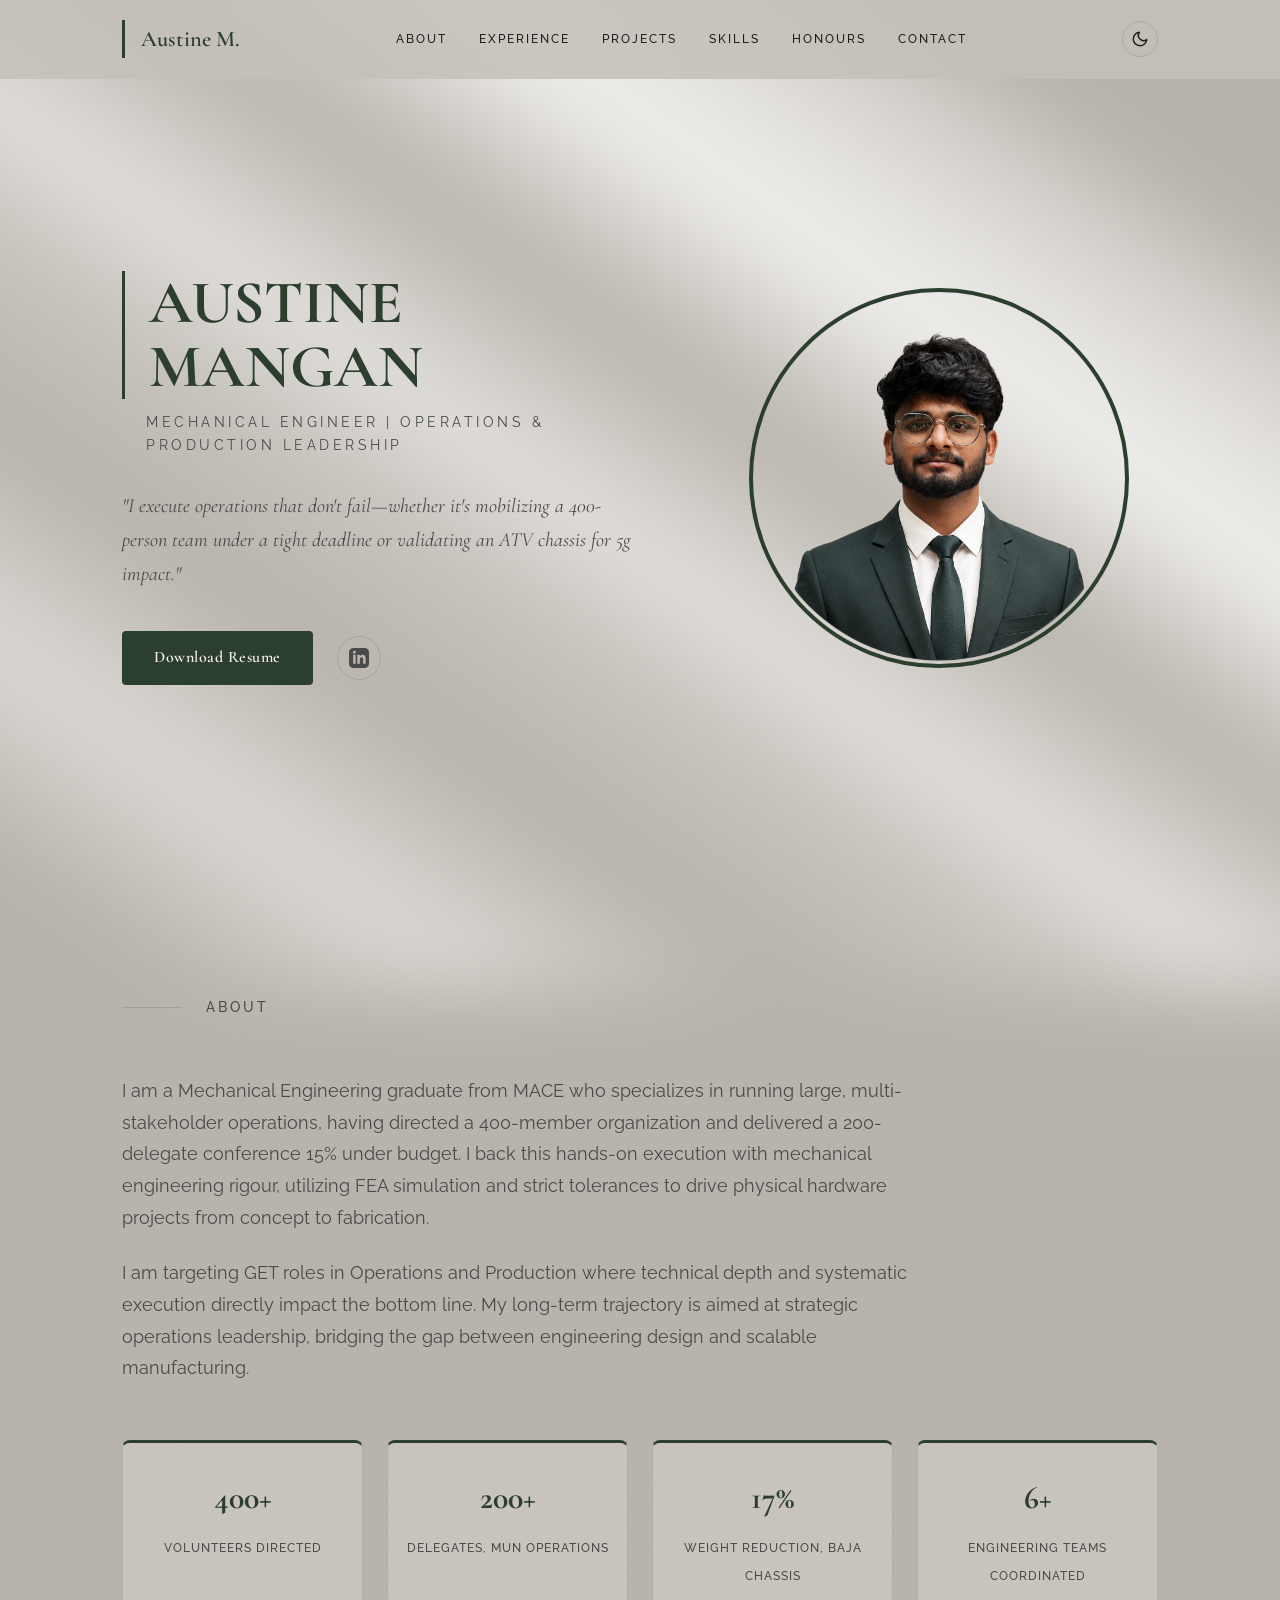
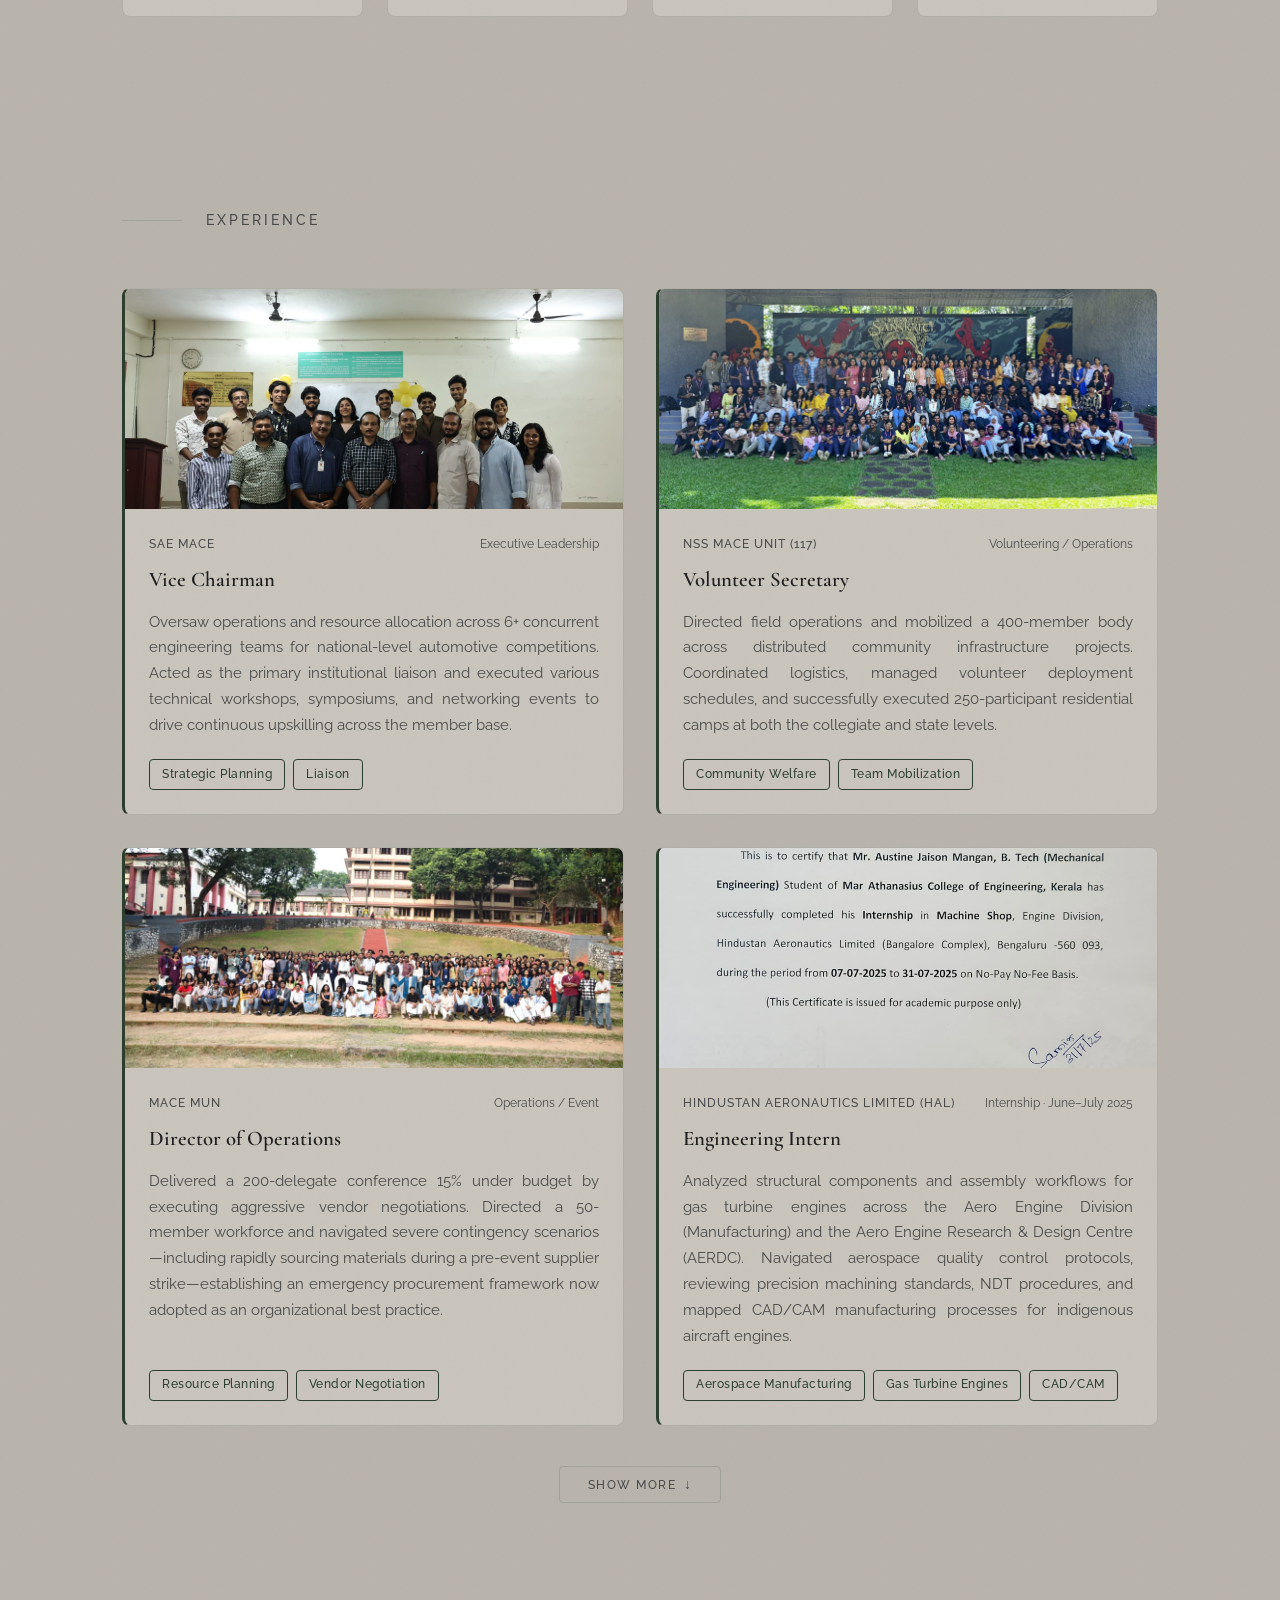
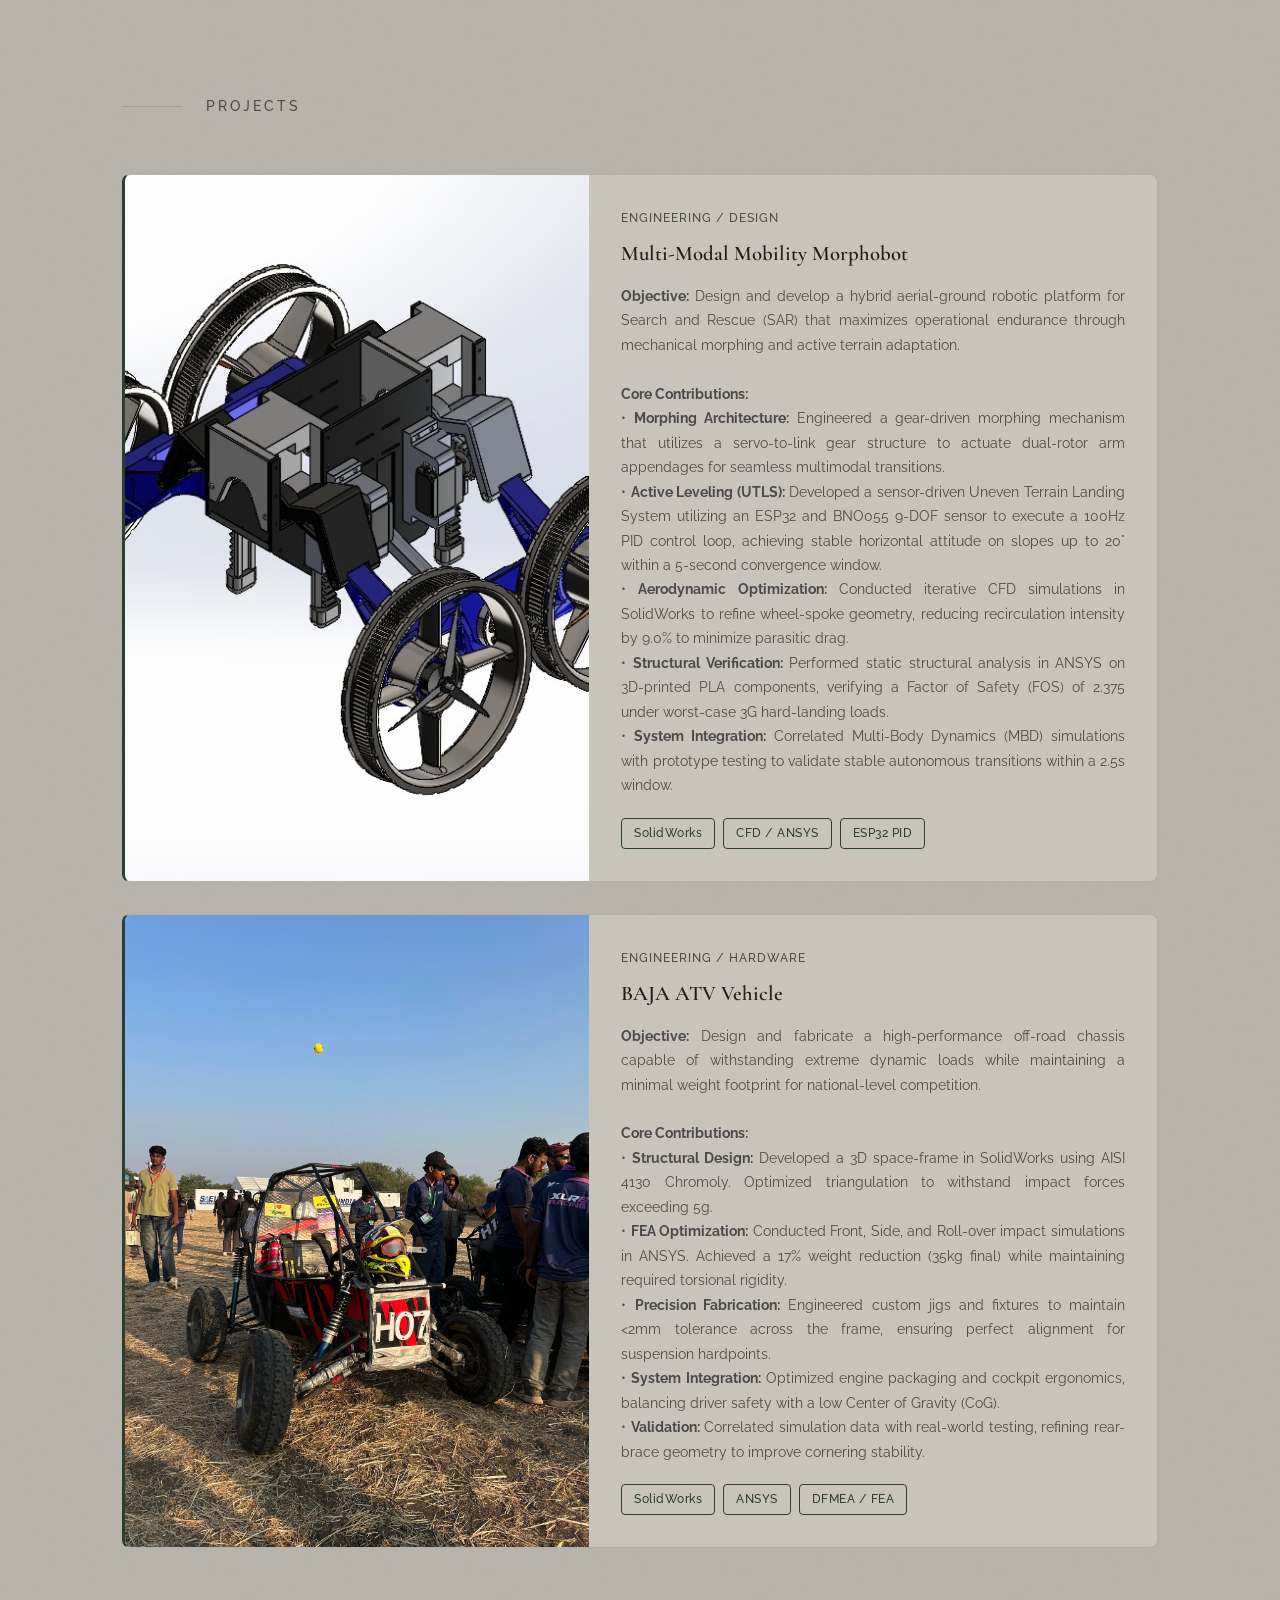
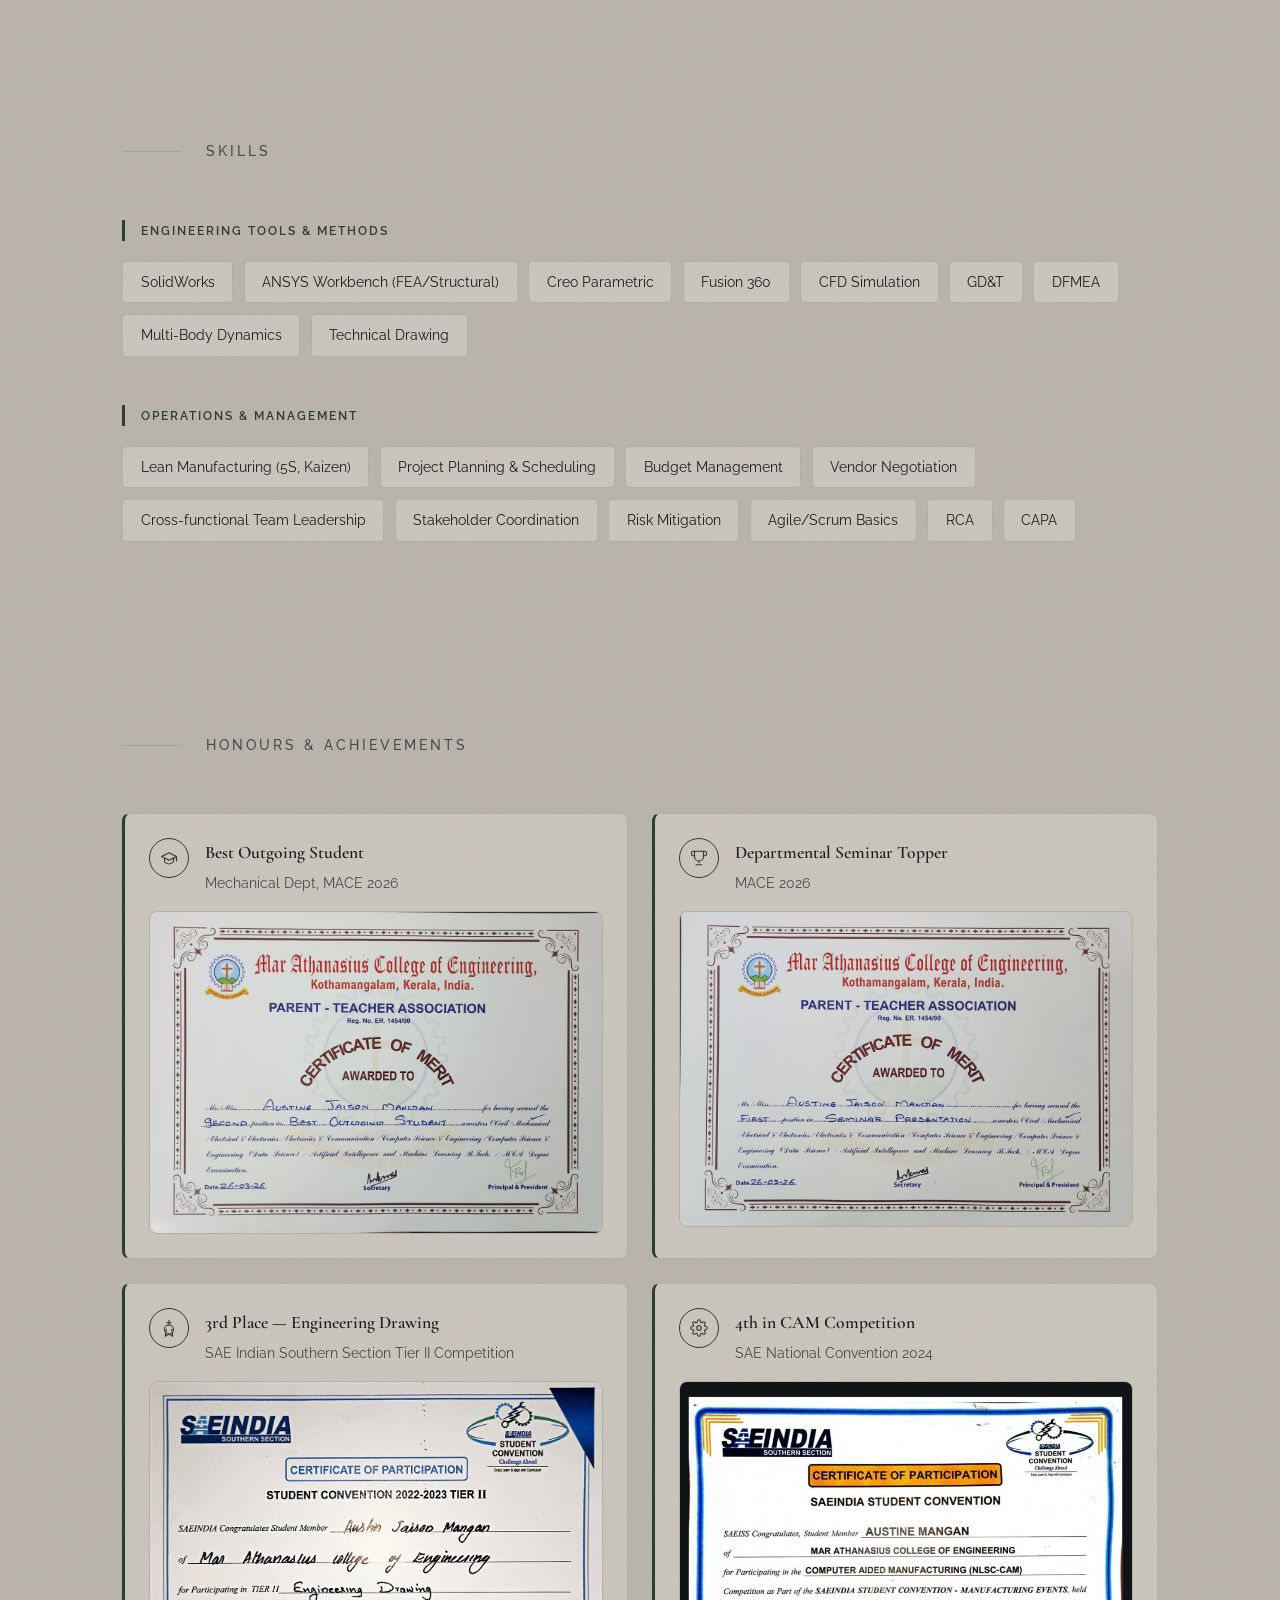
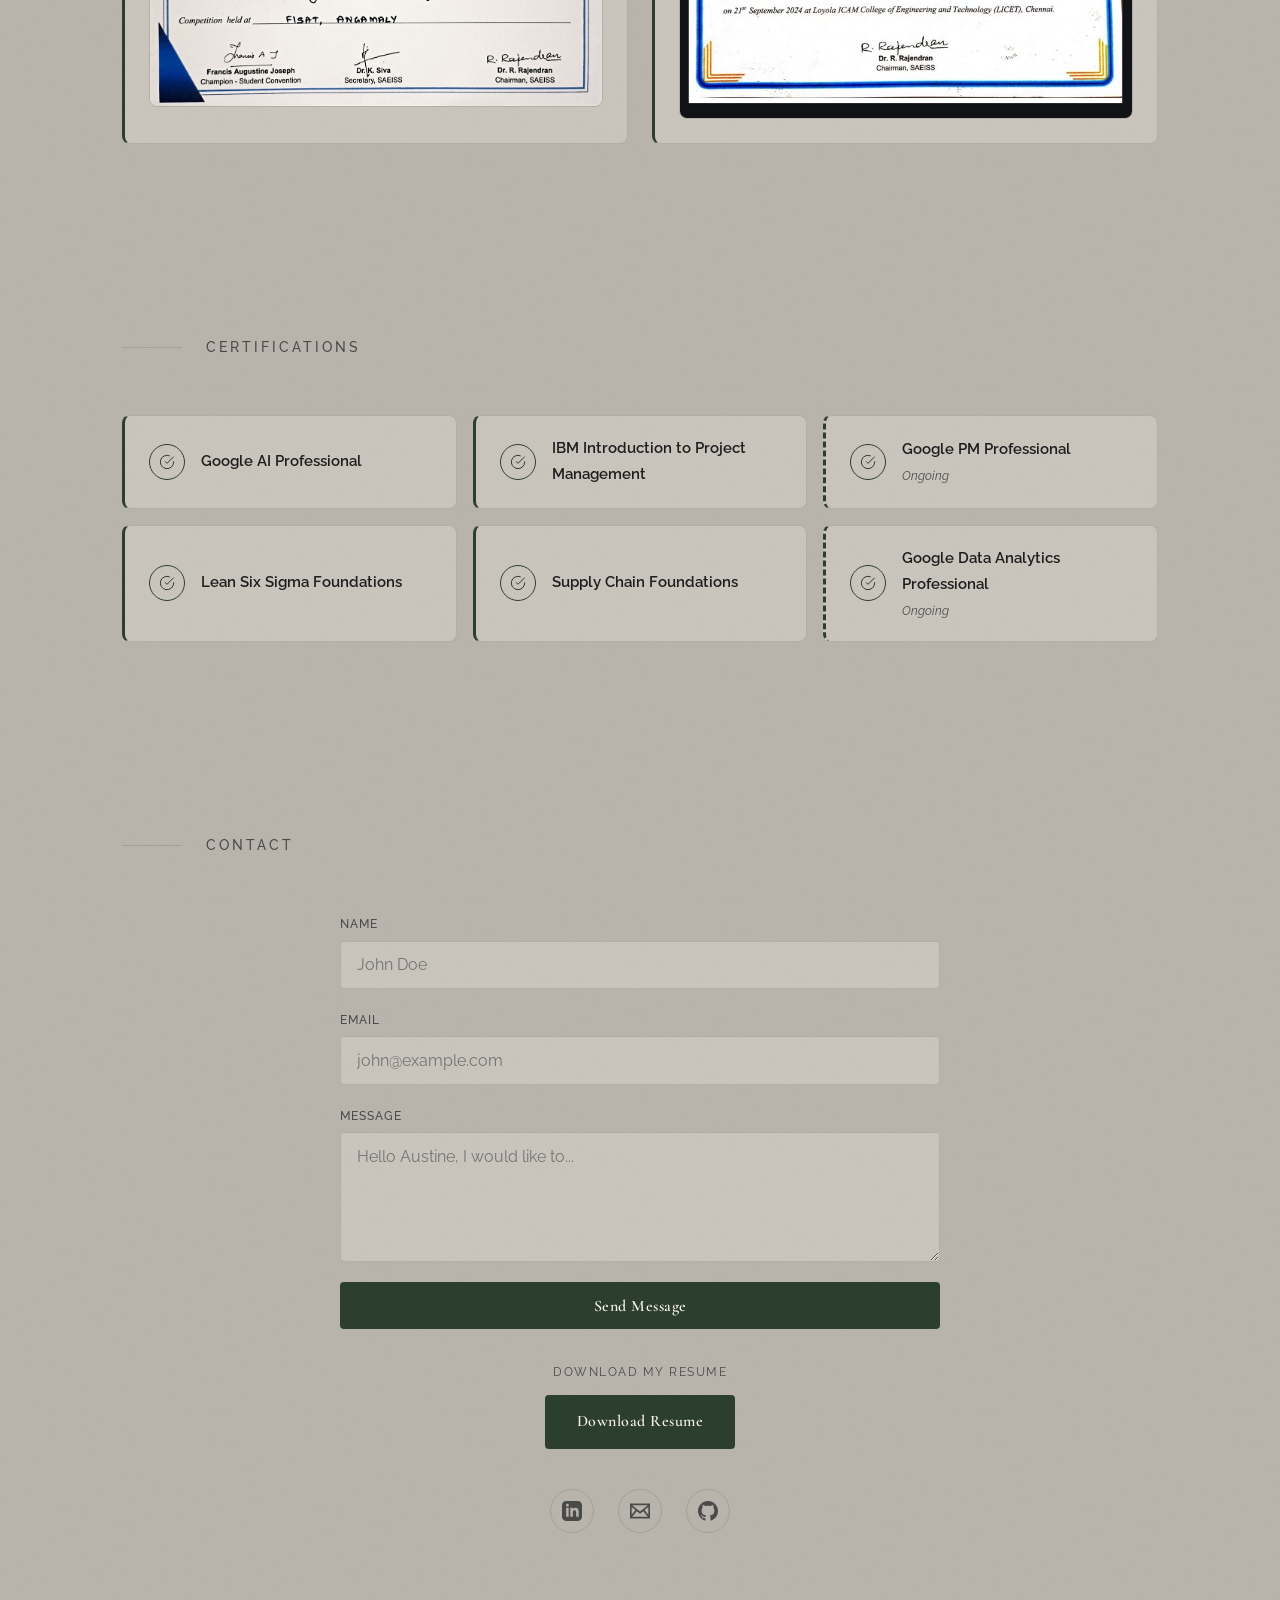
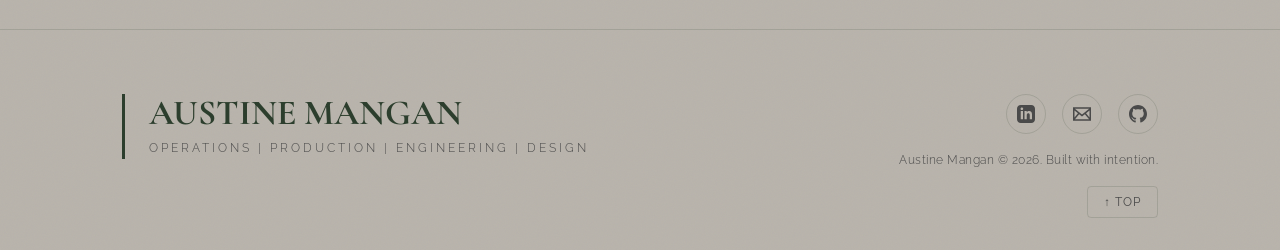
==== commit 7003f439: "Apply approved operations-centric copywriting updates" ====
--- a/index.html
+++ b/index.html
@@ -3,8 +3,8 @@
 <head>
     <meta charset="UTF-8">
     <meta name="viewport" content="width=device-width, initial-scale=1.0">
-    <title>Austine Mangan | Manufacturing & Operations Engineer</title>
-    <meta name="description" content="Portfolio of Austine Mangan — Manufacturing & Operations Engineer. Mechanical Engineering graduate combining engineering-level analytical rigour with hands-on operations leadership.">
+    <title>Austine Mangan | Graduate Mechanical Engineer — Operations & Production</title>
+    <meta name="description" content="Operations & Production candidate (Mechanical Engineering). Combines analytical rigour with hands-on execution—directed 400 volunteers and conducted 200 delegate conference 15% under budget.">
     <link rel="stylesheet" href="style.css">
 </head>
 <body>
@@ -38,8 +38,8 @@
         <div class="hero-container">
             <div class="hero-text">
                 <h1 class="hero-name">AUSTINE MANGAN</h1>
-                <p class="hero-title">Manufacturing & Operations Engineer</p>
-                <p class="hero-tagline">"I design systems that don't fail — whether it's an ATV chassis under 5g impact or a 400-person volunteer operation under a deadline."</p>
+                <p class="hero-title">Mechanical Engineer | Operations & Production Leadership</p>
+                <p class="hero-tagline">"I execute operations that don't fail—whether it's mobilizing a 400-person team under a tight deadline or validating an ATV chassis for 5g impact."</p>
                 <div class="hero-actions">
                     <a href="resumes/Operations___Manufacturing_Resume_Austine.pdf" download class="btn-primary" id="hero-resume-btn">Download Resume</a>
                     <a href="https://www.linkedin.com/in/austinemangan005" target="_blank" rel="noopener" class="btn-icon" aria-label="LinkedIn">
@@ -60,8 +60,8 @@
                 <h2>About</h2>
             </div>
             <div class="about-content">
-                <p class="about-text">Mechanical Engineering graduate from MACE (2026) with a track record of running large, multi-stakeholder operations. My edge is the combination of engineering-level analytical rigour and hands-on operations leadership — I've directed a 400-member volunteer body, delivered a 200+ delegate conference 15% under budget, and led a chassis project from FEA simulation to fabricated hardware.</p>
-                <p class="about-text">I'm targeting Manufacturing & Operations roles where technical depth and operational execution both matter.</p>
+                <p class="about-text">I am a Mechanical Engineering graduate from MACE who specializes in running large, multi-stakeholder operations, having directed a 400-member organization and delivered a 200-delegate conference 15% under budget. I back this hands-on execution with mechanical engineering rigour, utilizing FEA simulation and strict tolerances to drive physical hardware projects from concept to fabrication.</p>
+                <p class="about-text">I am targeting GET roles in Operations and Production where technical depth and systematic execution directly impact the bottom line. My long-term trajectory is aimed at strategic operations leadership, bridging the gap between engineering design and scalable manufacturing.</p>
             </div>
             <div class="stats-row">
                 <div class="stat-card">
@@ -103,7 +103,7 @@
                             <span class="card-date">Executive Leadership</span>
                         </div>
                         <h3 class="card-title">Vice Chairman</h3>
-                        <p class="card-desc">Oversee strategic planning and team coordination across 6+ concurrent engineering project teams and national-level automotive competitions. Manage inter-team dependencies, resource conflicts, and event delivery timelines while acting as the primary liaison for institutional forums.</p>
+                        <p class="card-desc">Oversaw operations and resource allocation across 6+ concurrent engineering teams for national-level automotive competitions. Acted as the primary institutional liaison and executed various technical workshops, symposiums, and networking events to drive continuous upskilling across the member base.</p>
                         <div class="card-tags">
                             <span class="tag">Strategic Planning</span>
                             <span class="tag">Liaison</span>
@@ -125,7 +125,7 @@
                             <span class="card-date">Volunteering / Operations</span>
                         </div>
                         <h3 class="card-title">Volunteer Secretary</h3>
-                        <p class="card-desc">Directed operations for a 400-member MACE unit of the National Service Scheme, focusing on community-centric engineering and social welfare. Spearheaded large-scale initiatives including rural infrastructure projects and health camps.</p>
+                        <p class="card-desc">Directed field operations and mobilized a 400-member body across distributed community infrastructure projects. Coordinated logistics, managed volunteer deployment schedules, and successfully executed 250-participant residential camps at both the collegiate and state levels.</p>
                         <div class="card-tags">
                             <span class="tag">Community Welfare</span>
                             <span class="tag">Team Mobilization</span>
@@ -147,7 +147,7 @@
                             <span class="card-date">Operations / Event</span>
                         </div>
                         <h3 class="card-title">Director of Operations</h3>
-                        <p class="card-desc">Managed end-to-end operations for a 200+ delegate conference, overseeing logistics, scheduling, and contingency planning. Directed a 50+ member multi-departmental volunteer team and optimized resource allocation and vendor negotiations to deliver the event 15% under budget.</p>
+                        <p class="card-desc">Delivered a 200-delegate conference 15% under budget by executing aggressive vendor negotiations. Directed a 50-member workforce and navigated severe contingency scenarios—including rapidly sourcing materials during a pre-event supplier strike—establishing an emergency procurement framework now adopted as an organizational best practice.</p>
                         <div class="card-tags">
                             <span class="tag">Resource Planning</span>
                             <span class="tag">Vendor Negotiation</span>
@@ -168,7 +168,7 @@
                             <span class="card-date">Internship · June–July 2025</span>
                         </div>
                         <h3 class="card-title">Engineering Intern</h3>
-                        <p class="card-desc">Gained technical exposure at the Aero Engine Research & Design Centre (AERDC), focusing on structural components and assembly of gas turbine engines. Studied advanced aerospace manufacturing techniques including precision machining and quality control protocols. Observed CAD/CAM workflows in developing indigenous aircraft engines.</p>
+                        <p class="card-desc">Analyzed structural components and assembly workflows for gas turbine engines across the Aero Engine Division (Manufacturing) and the Aero Engine Research & Design Centre (AERDC). Navigated aerospace quality control protocols, reviewing precision machining standards, NDT procedures, and mapped CAD/CAM manufacturing processes for indigenous aircraft engines.</p>
                         <div class="card-tags">
                             <span class="tag">Aerospace Manufacturing</span>
                             <span class="tag">Gas Turbine Engines</span>
@@ -575,7 +575,7 @@
         <div class="footer-content">
             <div class="footer-brand">
                 <p class="footer-name">AUSTINE MANGAN</p>
-                <p class="footer-subtitle">OPERATIONS  |  MANUFACTURING  |  DESIGN</p>
+                <p class="footer-subtitle">OPERATIONS  |  PRODUCTION  |  ENGINEERING  |  DESIGN</p>
             </div>
             <div class="footer-right">
                 <div class="footer-links">
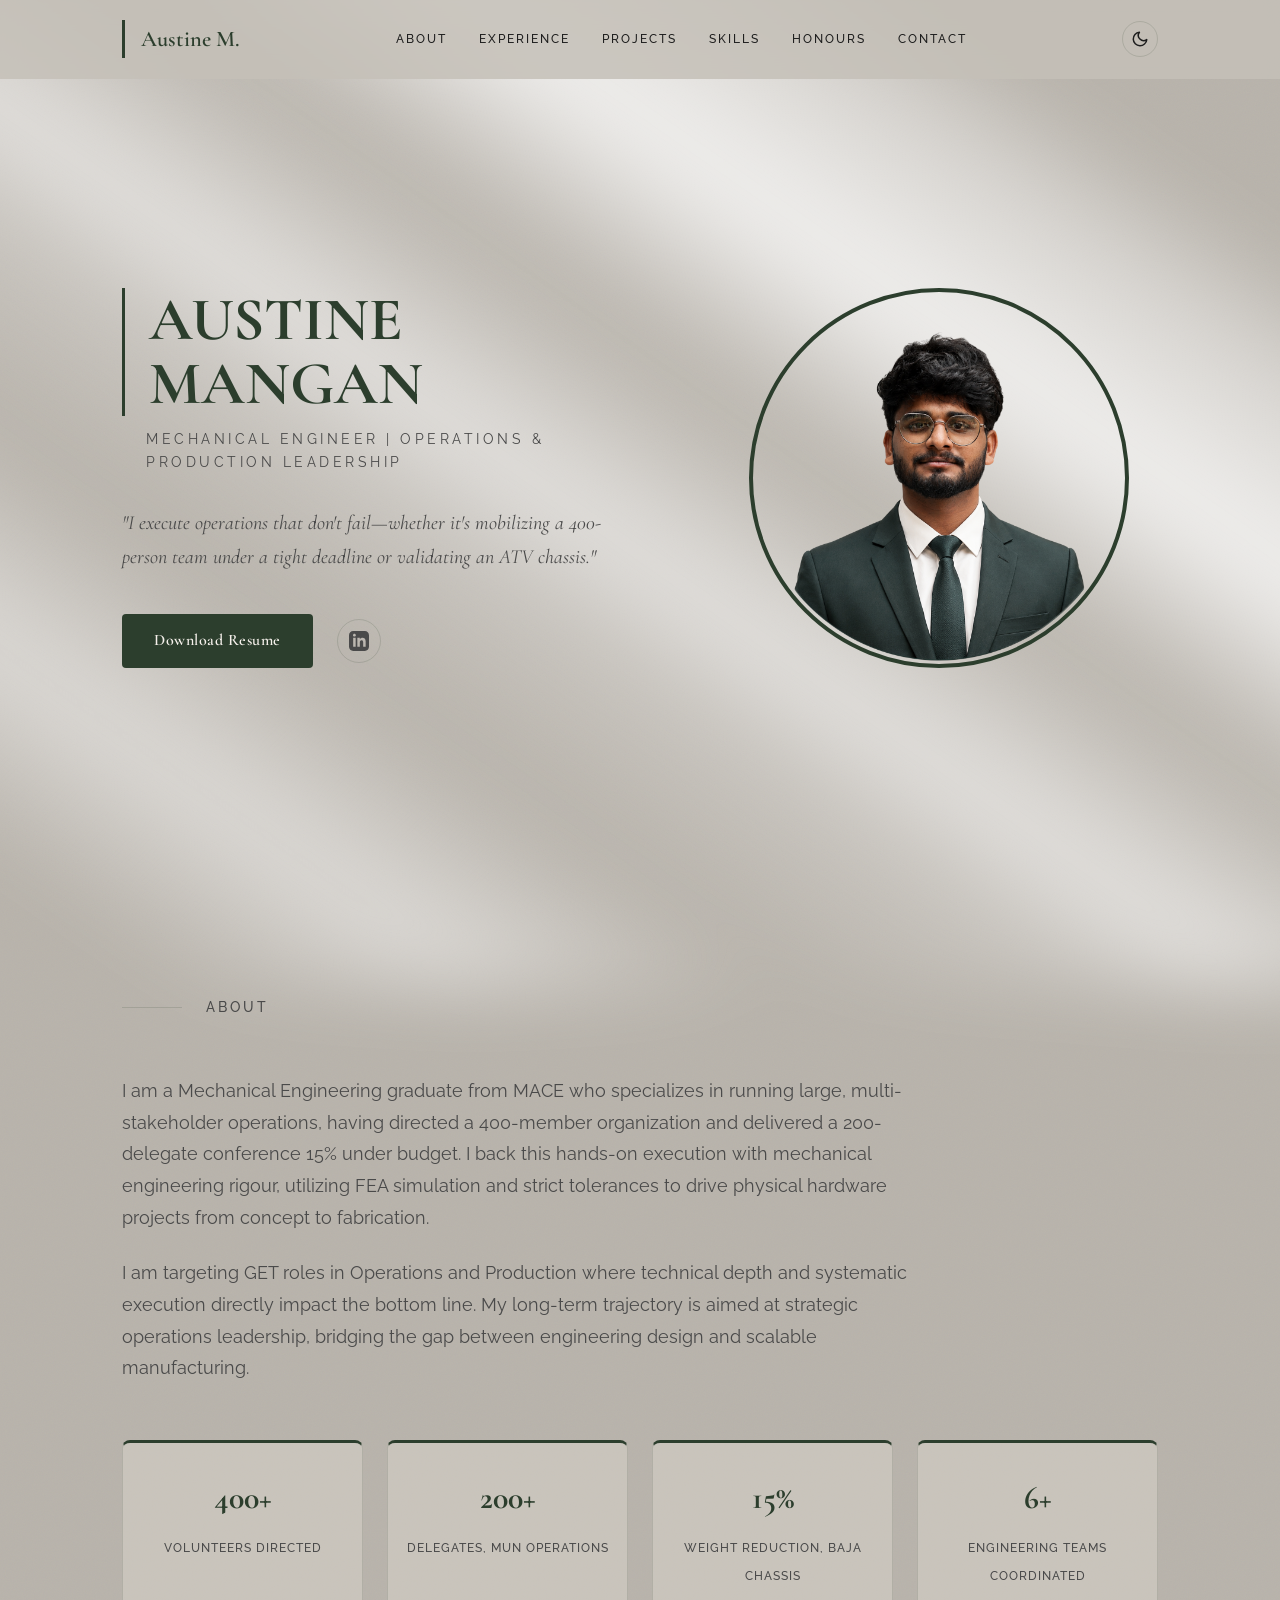
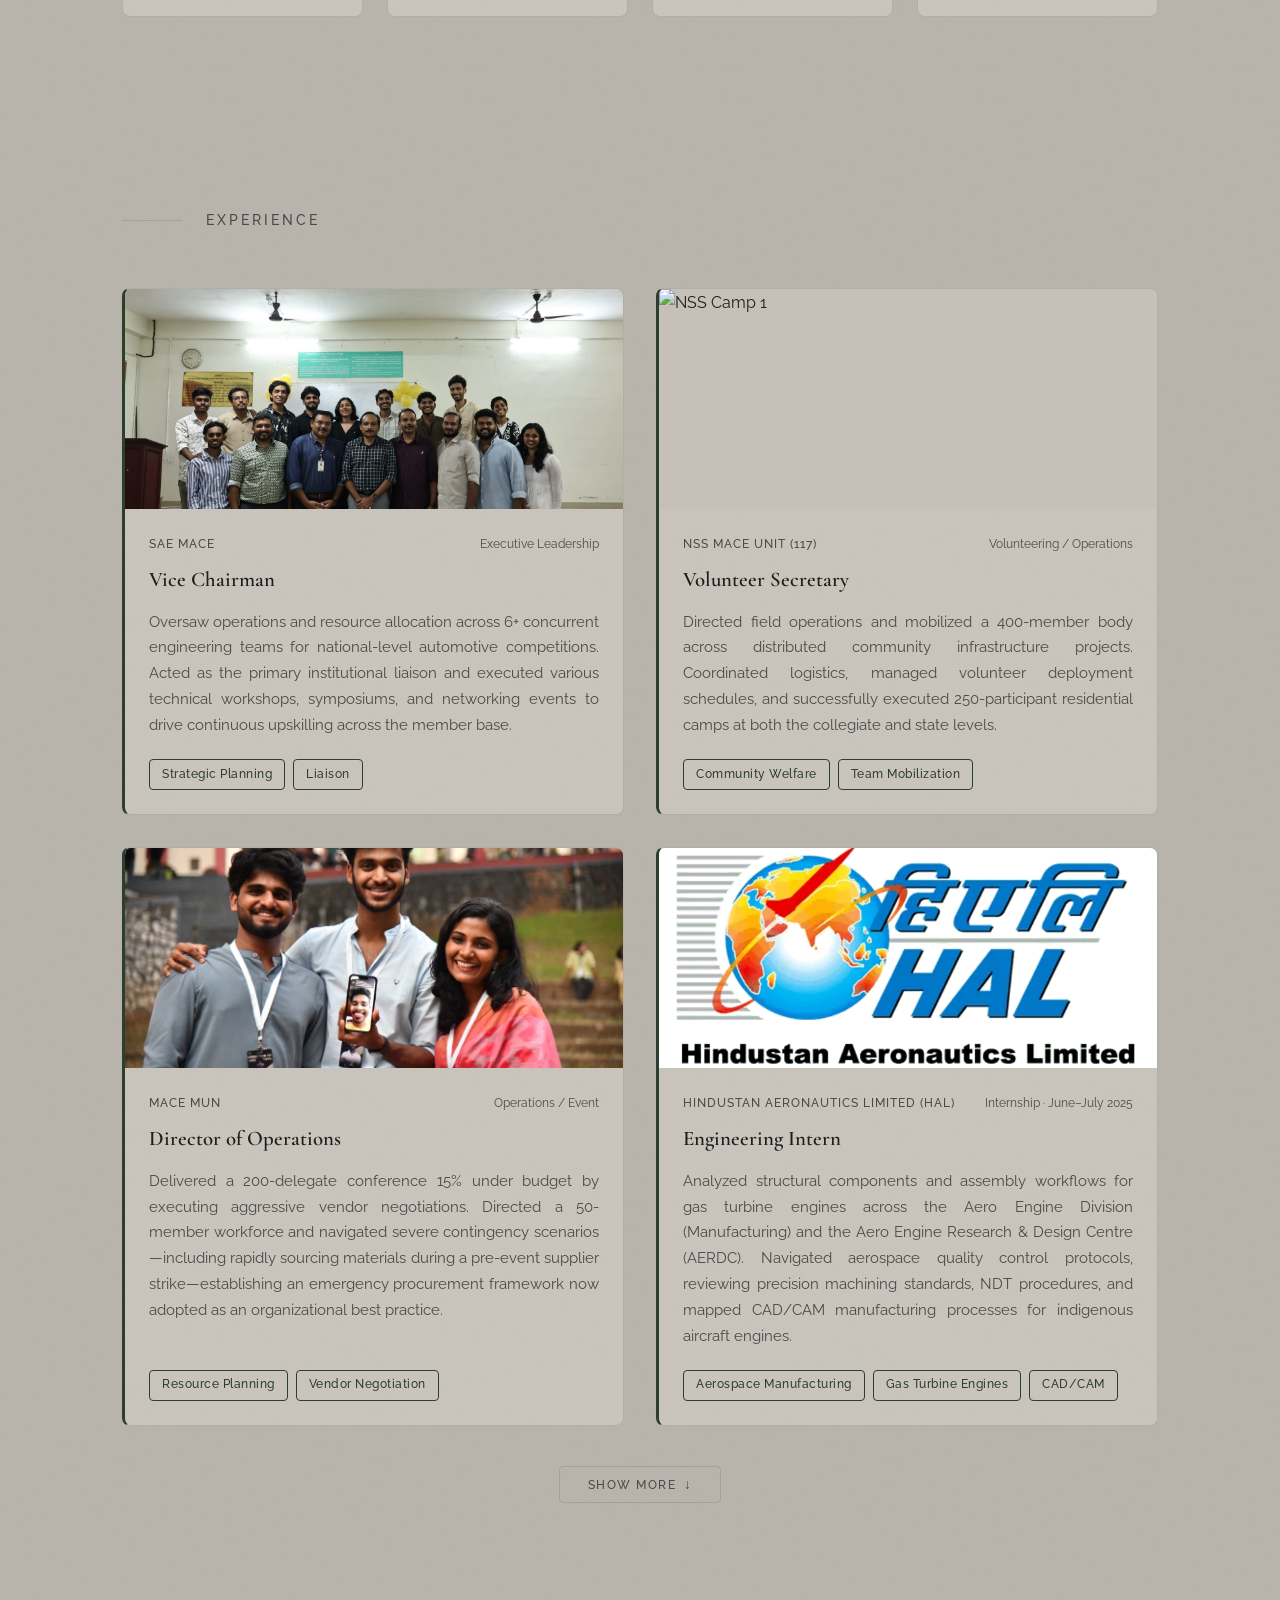
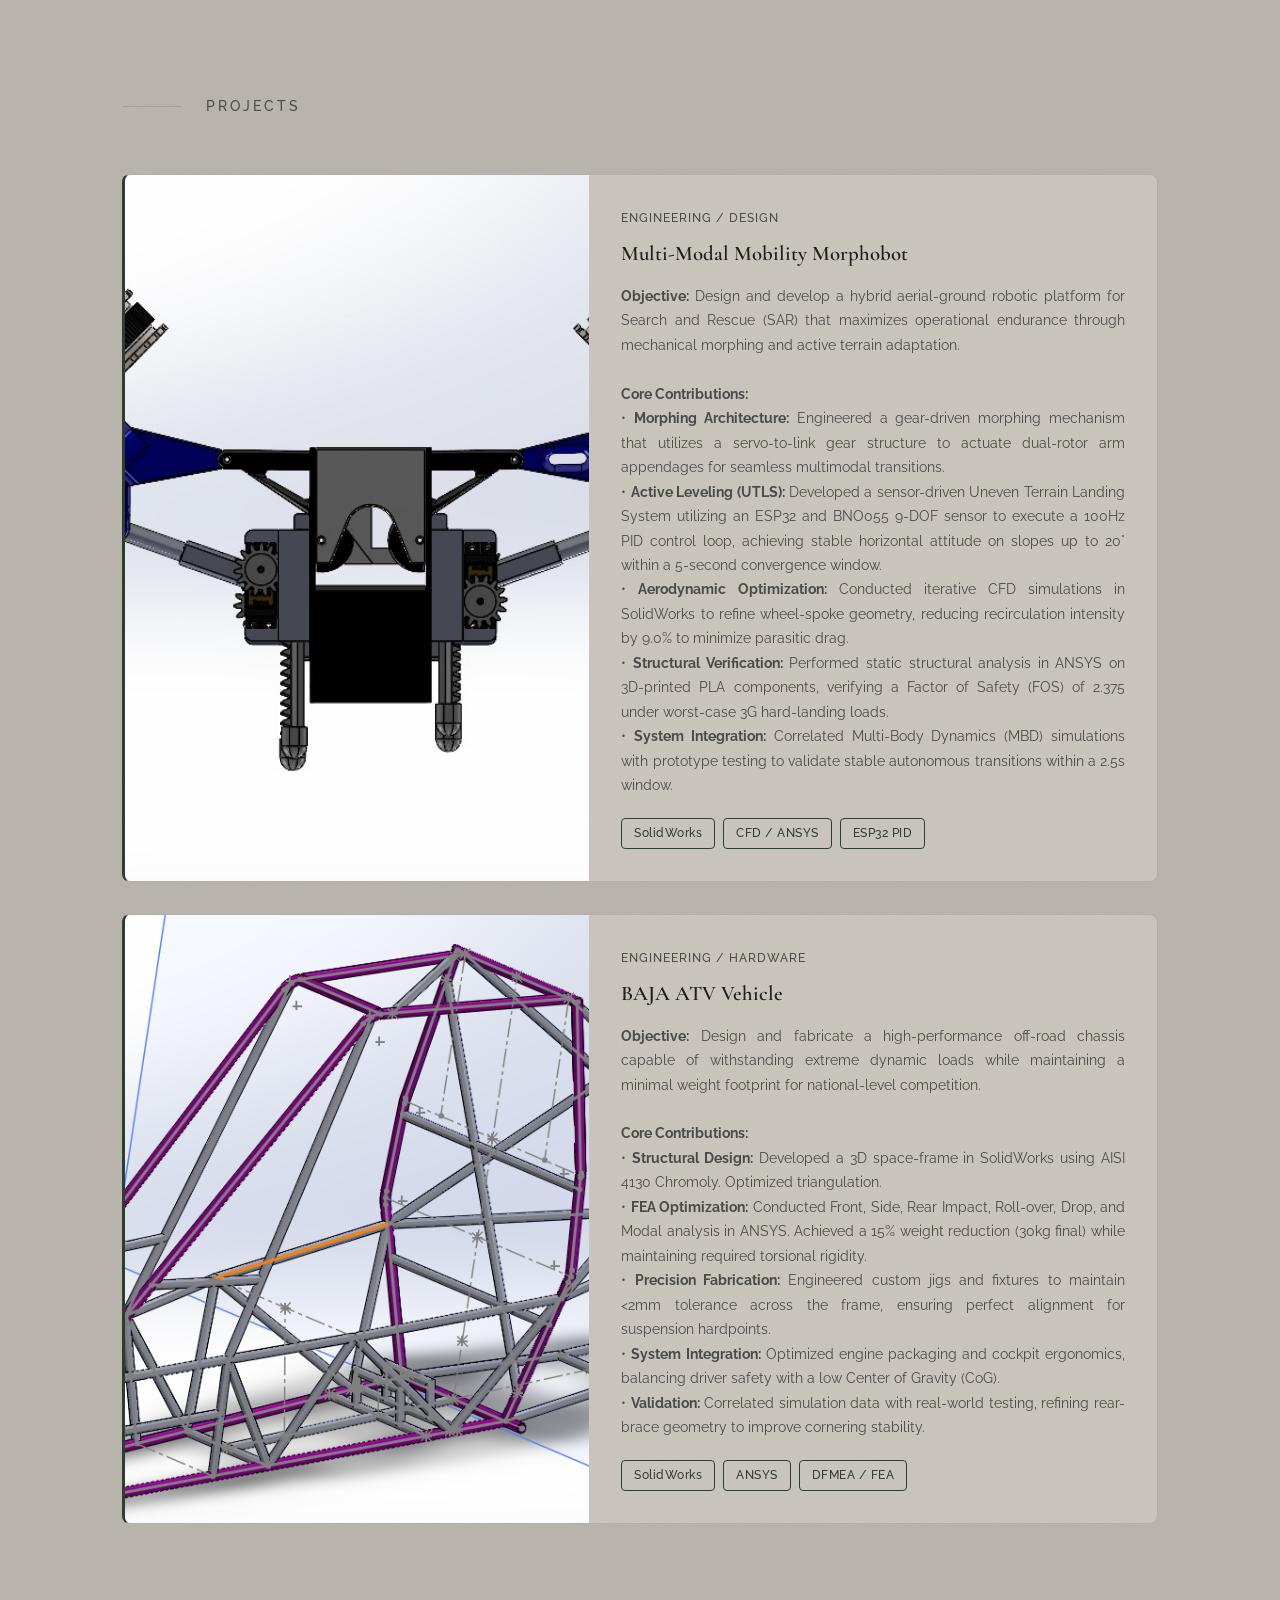
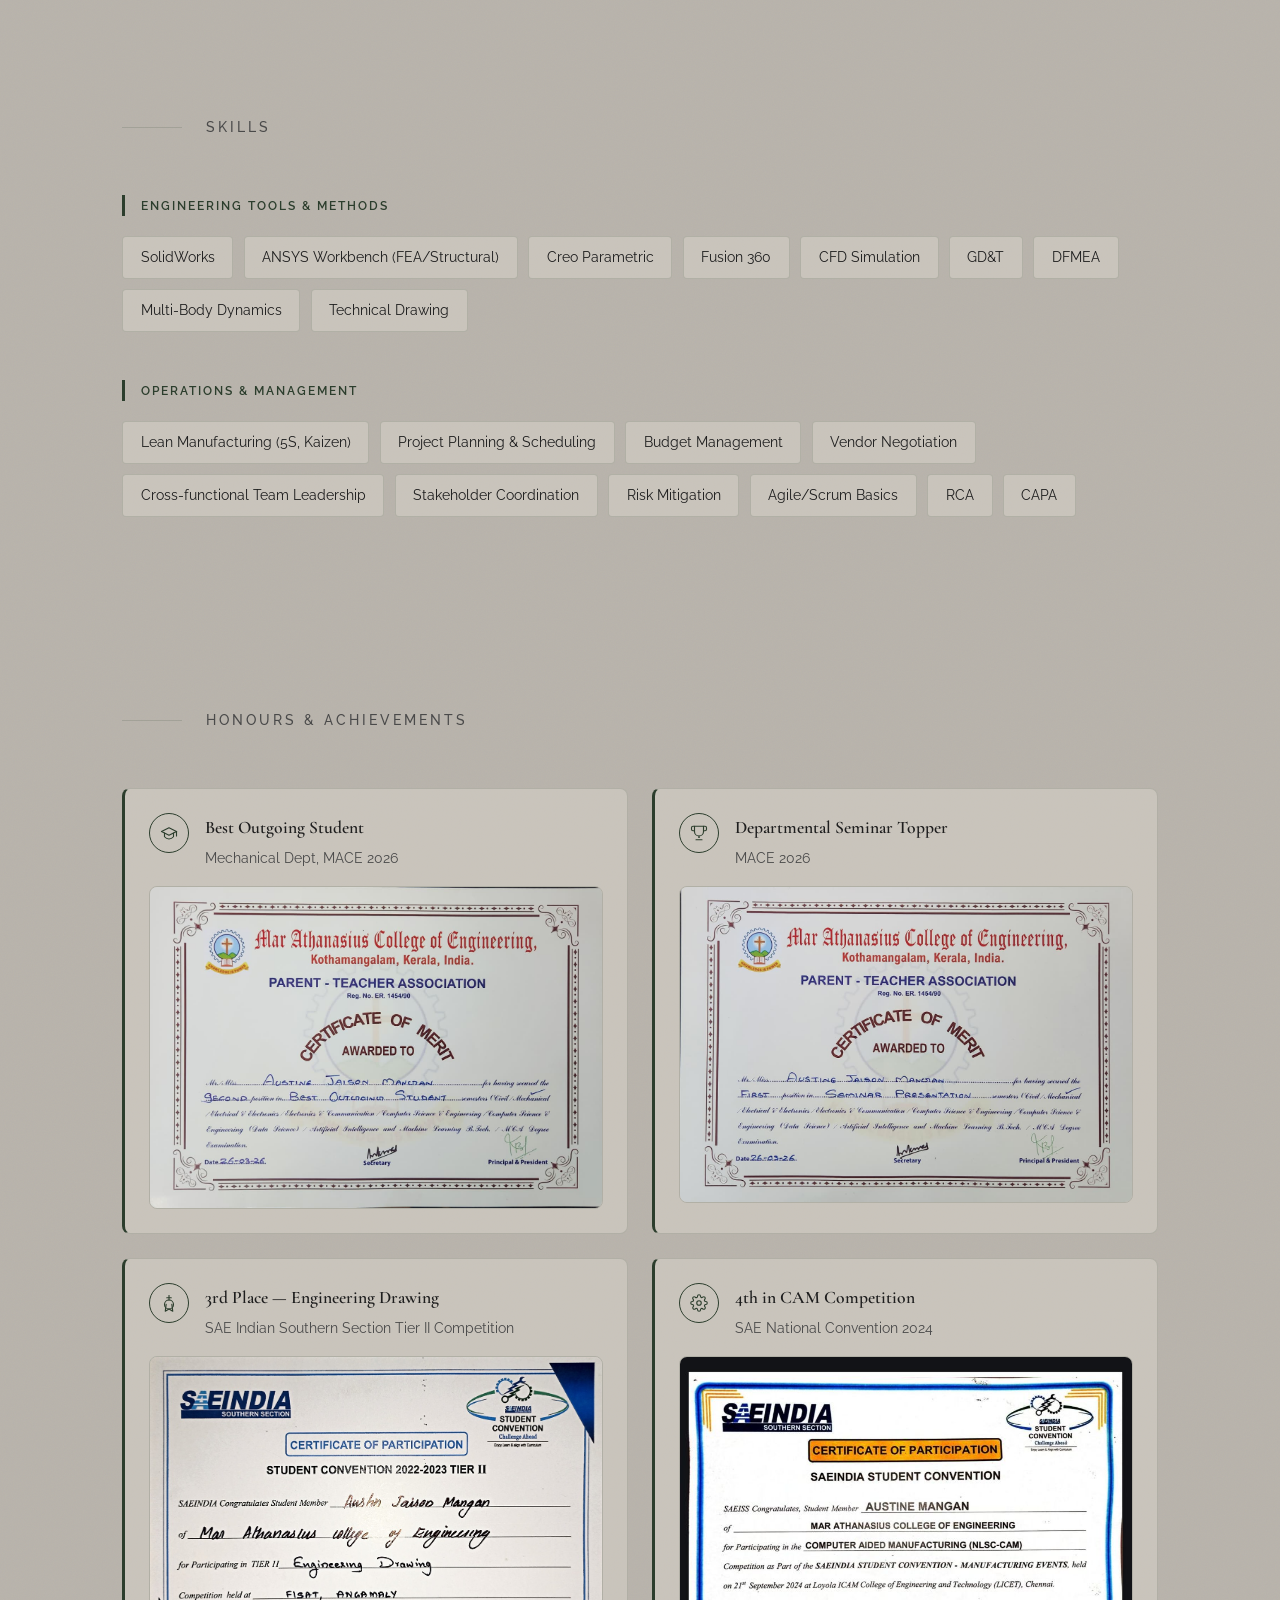
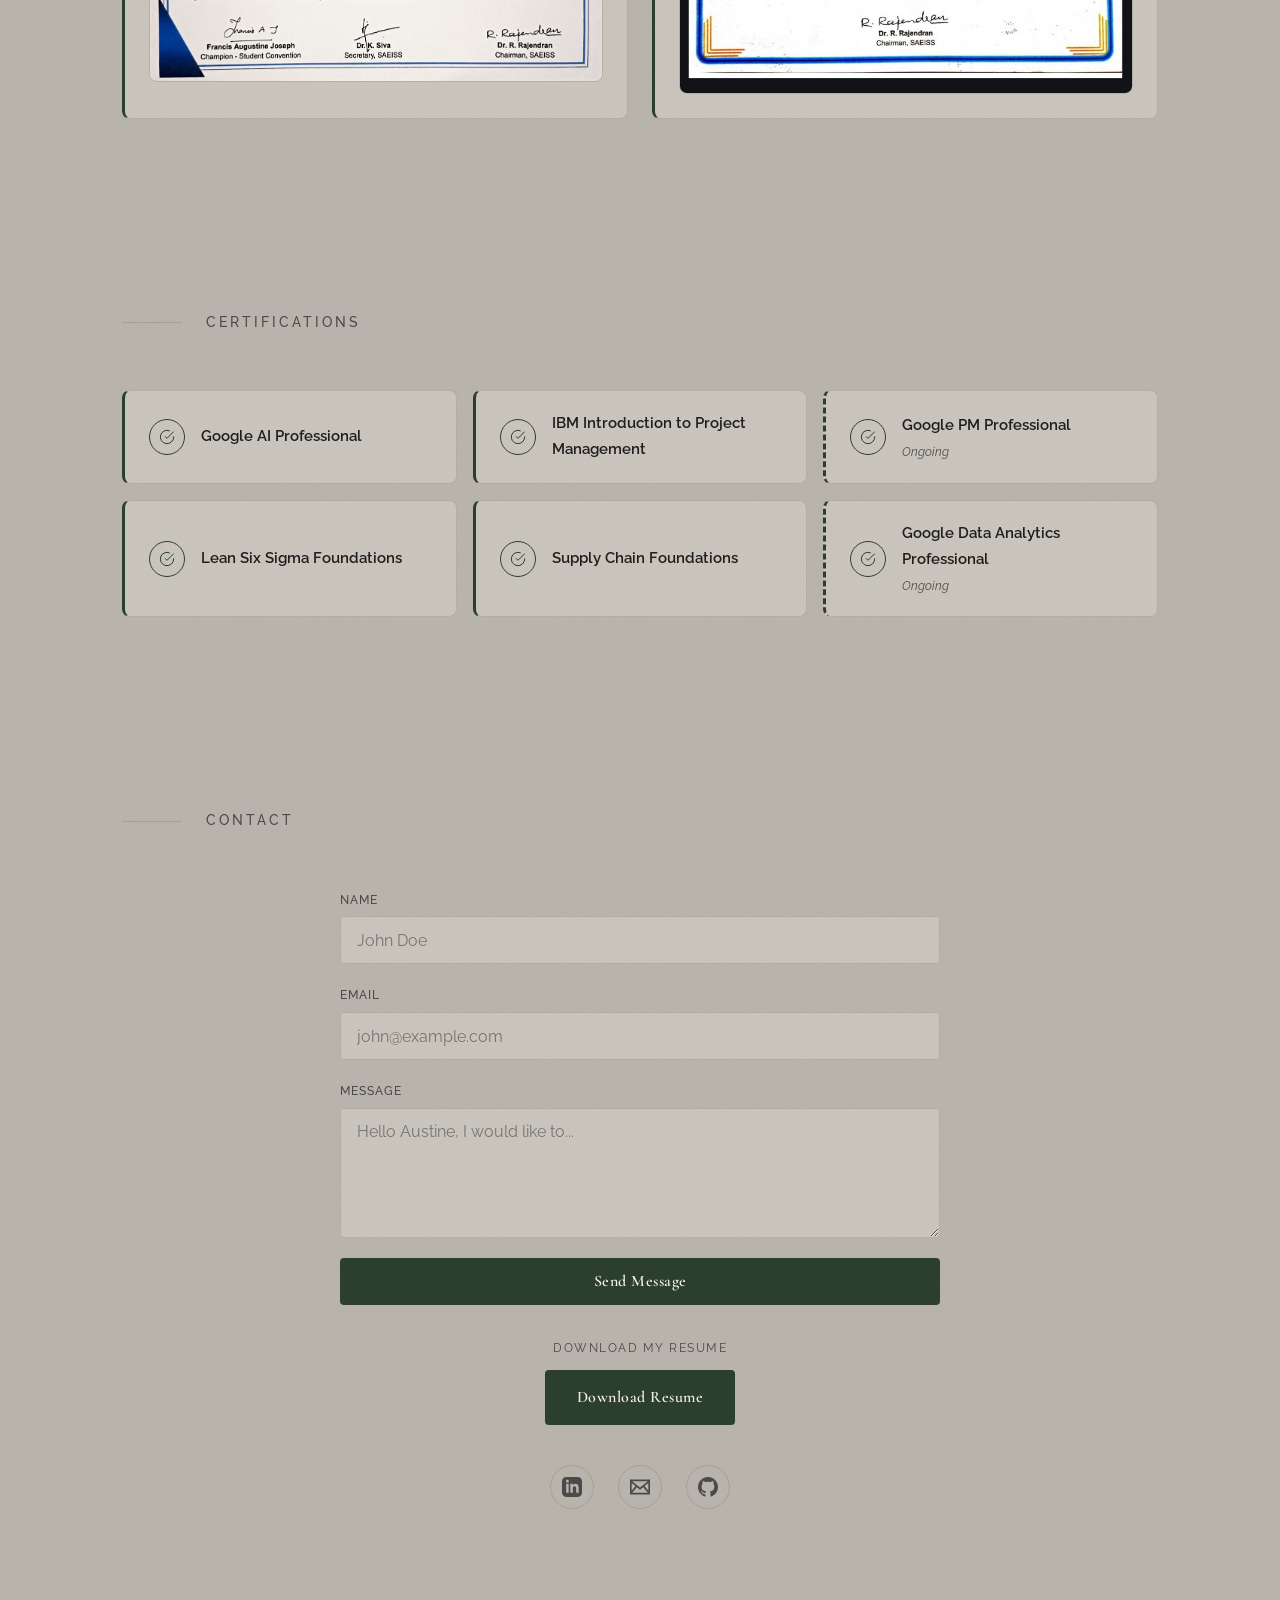
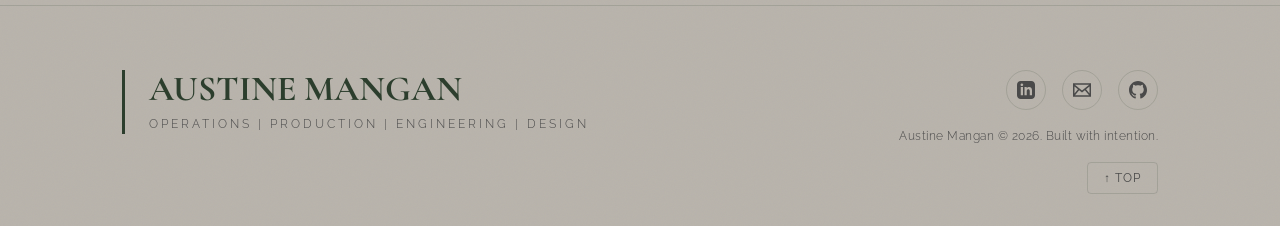
==== commit 50a1120a: "Update BAJA project details: remove 5g mention, update weight reduction to 15% (30kg), update FEA an" ====
--- a/index.html
+++ b/index.html
@@ -39,7 +39,7 @@
             <div class="hero-text">
                 <h1 class="hero-name">AUSTINE MANGAN</h1>
                 <p class="hero-title">Mechanical Engineer | Operations & Production Leadership</p>
-                <p class="hero-tagline">"I execute operations that don't fail—whether it's mobilizing a 400-person team under a tight deadline or validating an ATV chassis for 5g impact."</p>
+                <p class="hero-tagline">"I execute operations that don't fail—whether it's mobilizing a 400-person team under a tight deadline or validating an ATV chassis."</p>
                 <div class="hero-actions">
                     <a href="resumes/Operations___Manufacturing_Resume_Austine.pdf" download class="btn-primary" id="hero-resume-btn">Download Resume</a>
                     <a href="https://www.linkedin.com/in/austinemangan005" target="_blank" rel="noopener" class="btn-icon" aria-label="LinkedIn">
@@ -73,7 +73,7 @@
                     <span class="stat-label">Delegates, MUN Operations</span>
                 </div>
                 <div class="stat-card">
-                    <span class="stat-number">17%</span>
+                    <span class="stat-number">15%</span>
                     <span class="stat-label">Weight Reduction, BAJA Chassis</span>
                 </div>
                 <div class="stat-card">
@@ -326,8 +326,8 @@
                         <p class="card-desc">
                             <strong>Objective:</strong> Design and fabricate a high-performance off-road chassis capable of withstanding extreme dynamic loads while maintaining a minimal weight footprint for national-level competition.<br><br>
                             <strong>Core Contributions:</strong><br>
-                            • <strong>Structural Design:</strong> Developed a 3D space-frame in SolidWorks using AISI 4130 Chromoly. Optimized triangulation to withstand impact forces exceeding 5g.<br>
-                            • <strong>FEA Optimization:</strong> Conducted Front, Side, and Roll-over impact simulations in ANSYS. Achieved a 17% weight reduction (35kg final) while maintaining required torsional rigidity.<br>
+                            • <strong>Structural Design:</strong> Developed a 3D space-frame in SolidWorks using AISI 4130 Chromoly. Optimized triangulation.<br>
+                            • <strong>FEA Optimization:</strong> Conducted Front, Side, Rear Impact, Roll-over, Drop, and Modal analysis in ANSYS. Achieved a 15% weight reduction (30kg final) while maintaining required torsional rigidity.<br>
                             • <strong>Precision Fabrication:</strong> Engineered custom jigs and fixtures to maintain &lt;2mm tolerance across the frame, ensuring perfect alignment for suspension hardpoints.<br>
                             • <strong>System Integration:</strong> Optimized engine packaging and cockpit ergonomics, balancing driver safety with a low Center of Gravity (CoG).<br>
                             • <strong>Validation:</strong> Correlated simulation data with real-world testing, refining rear-brace geometry to improve cornering stability.
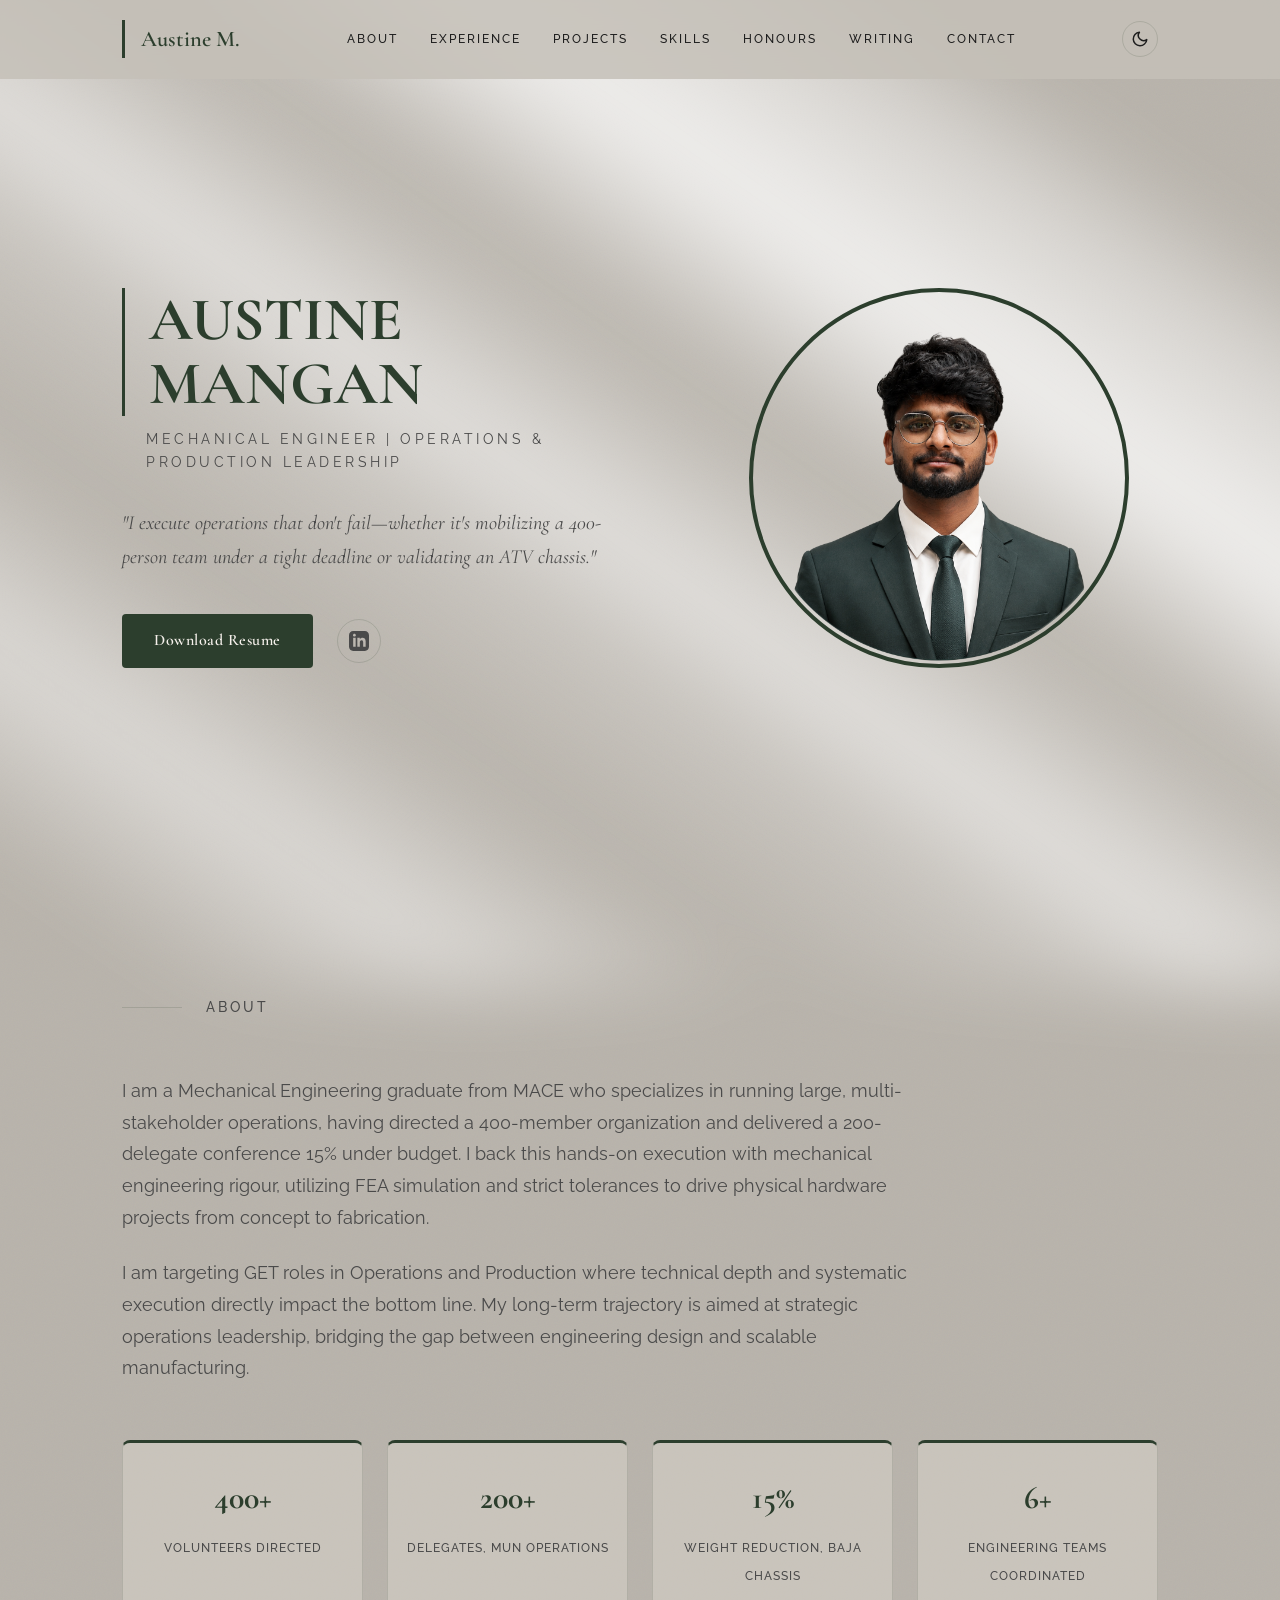
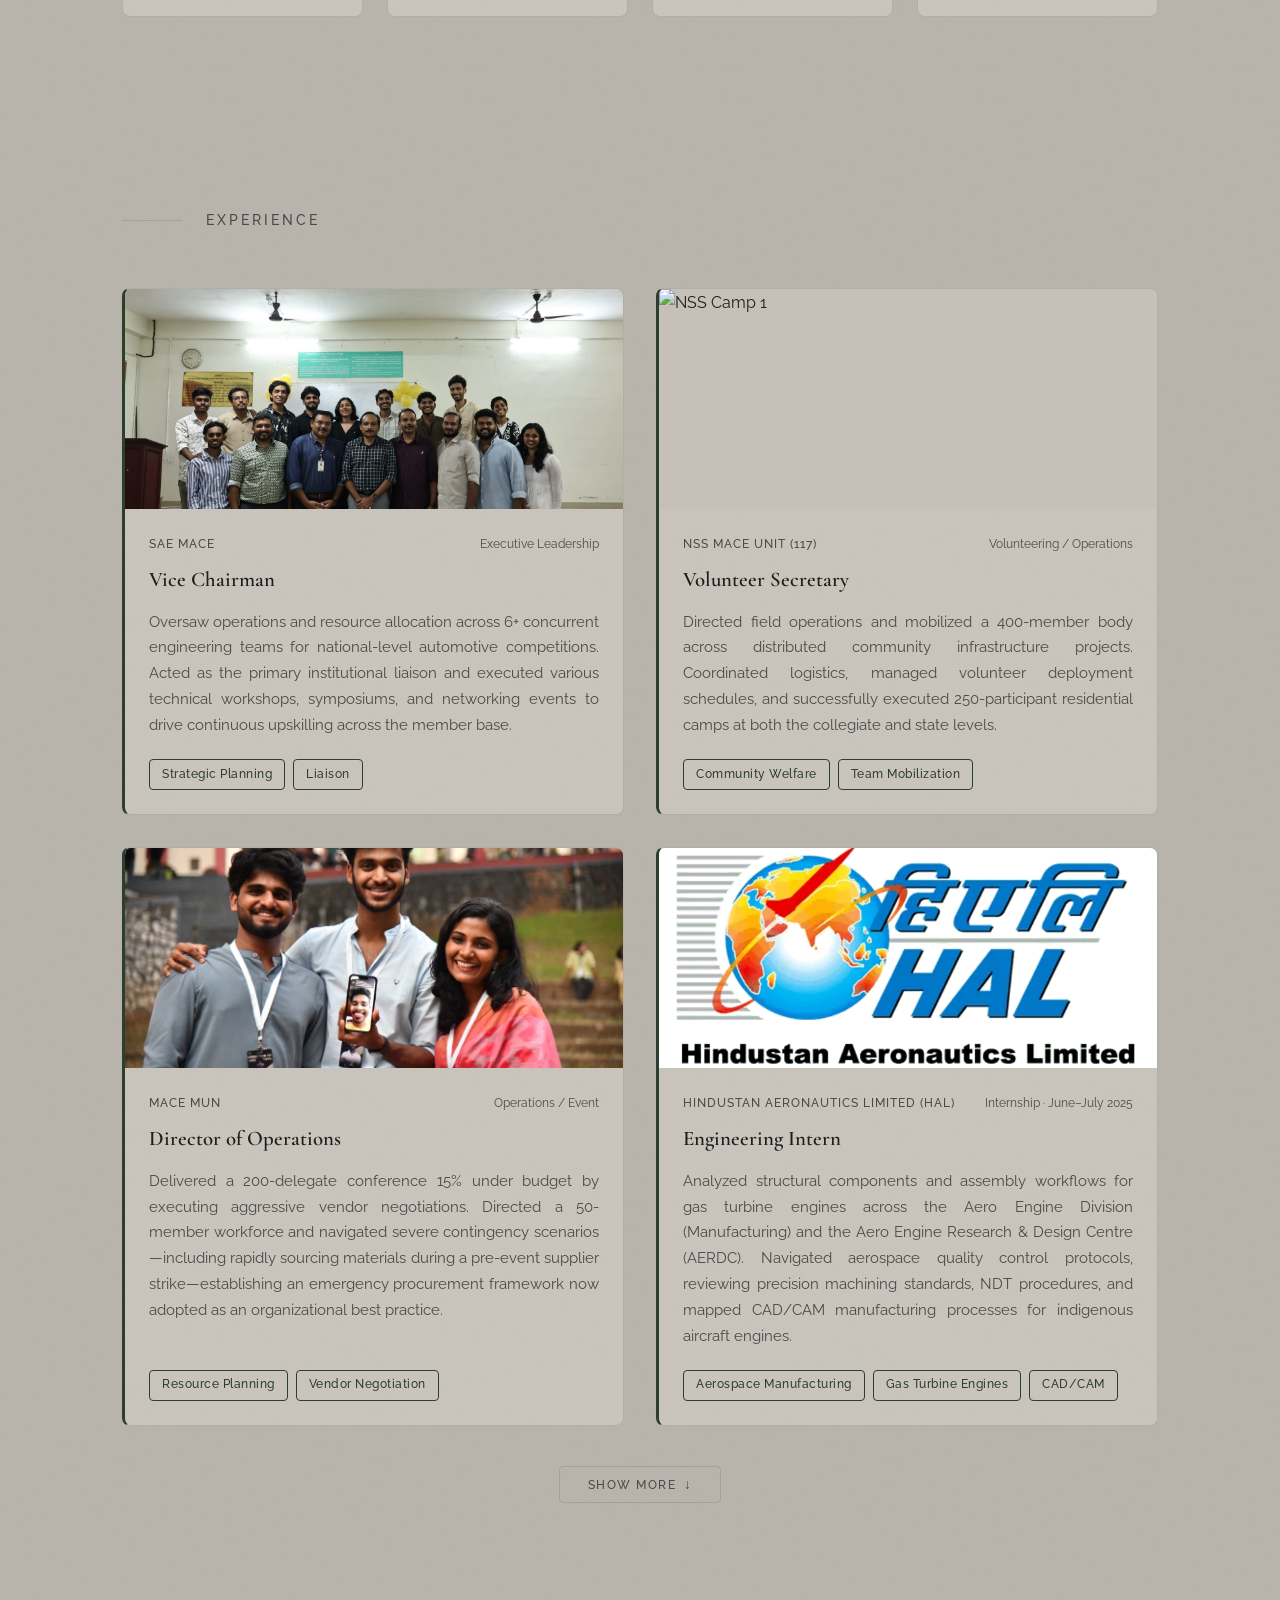
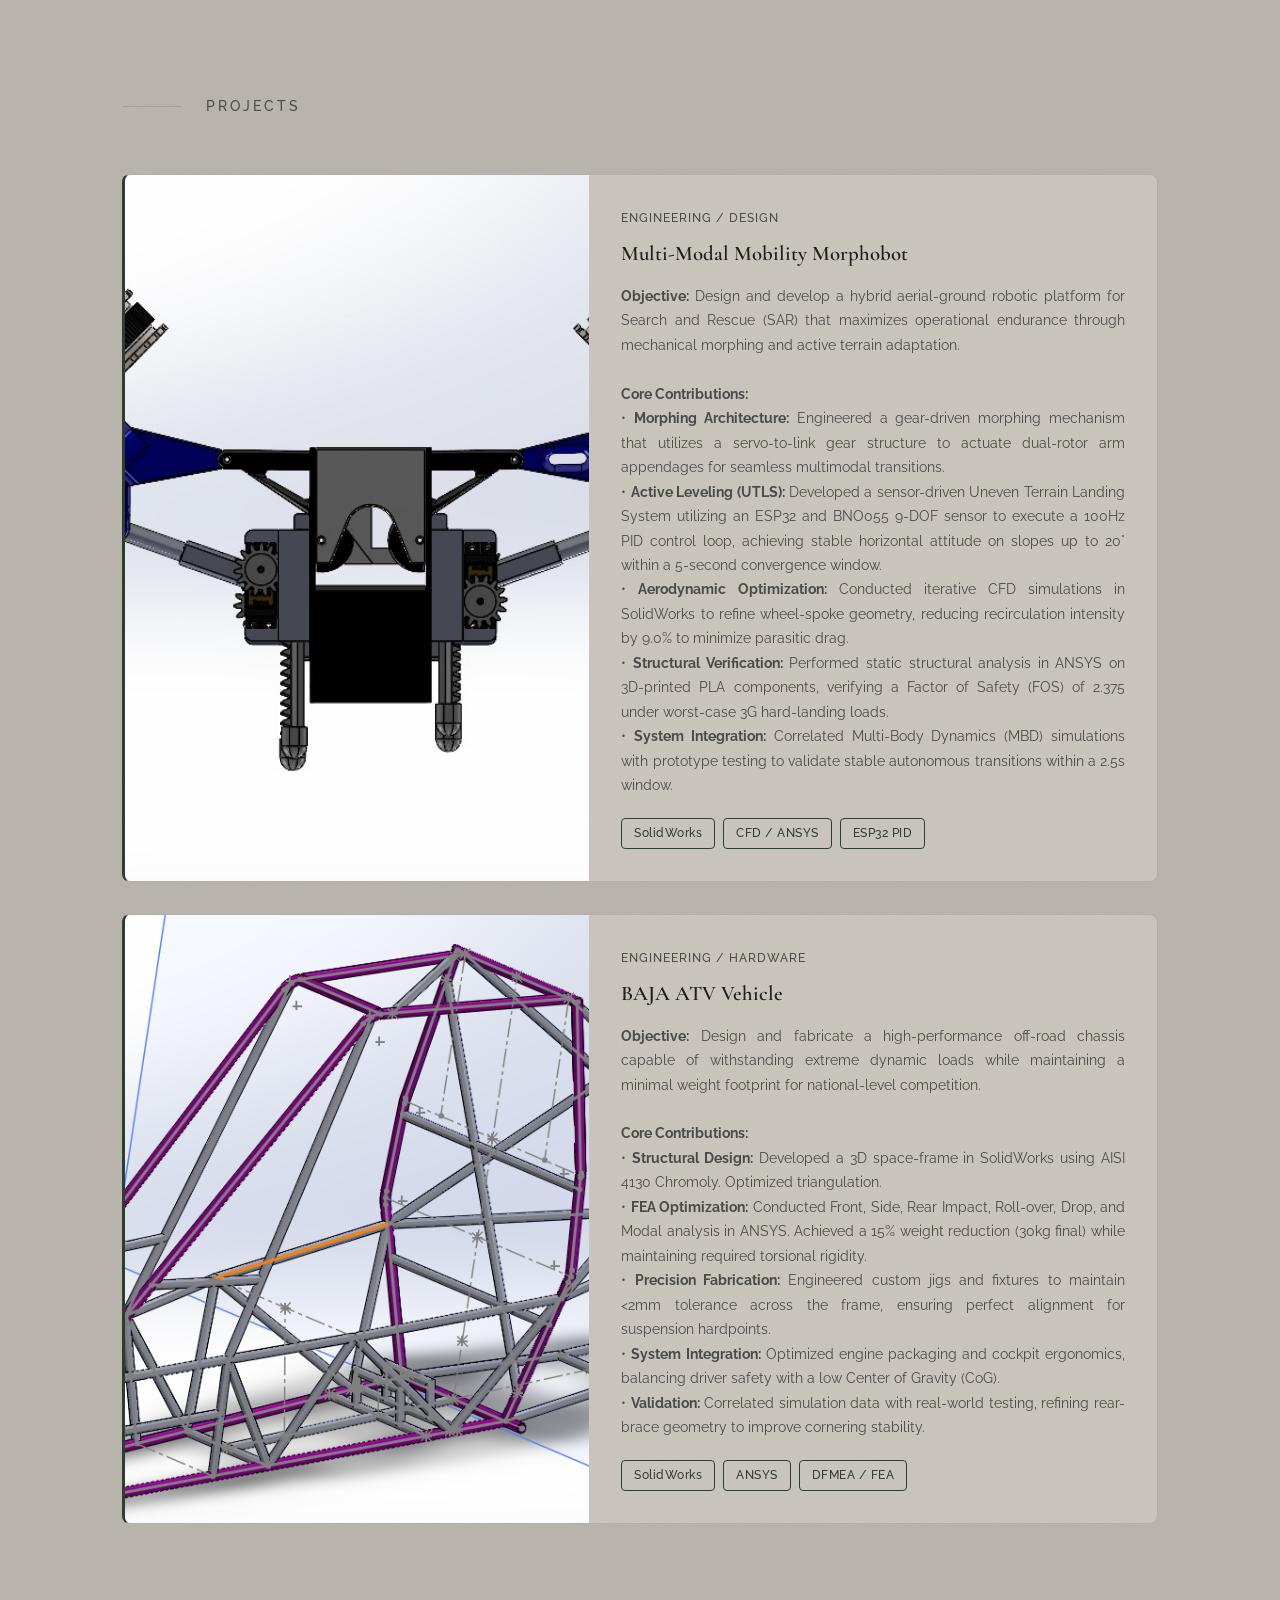
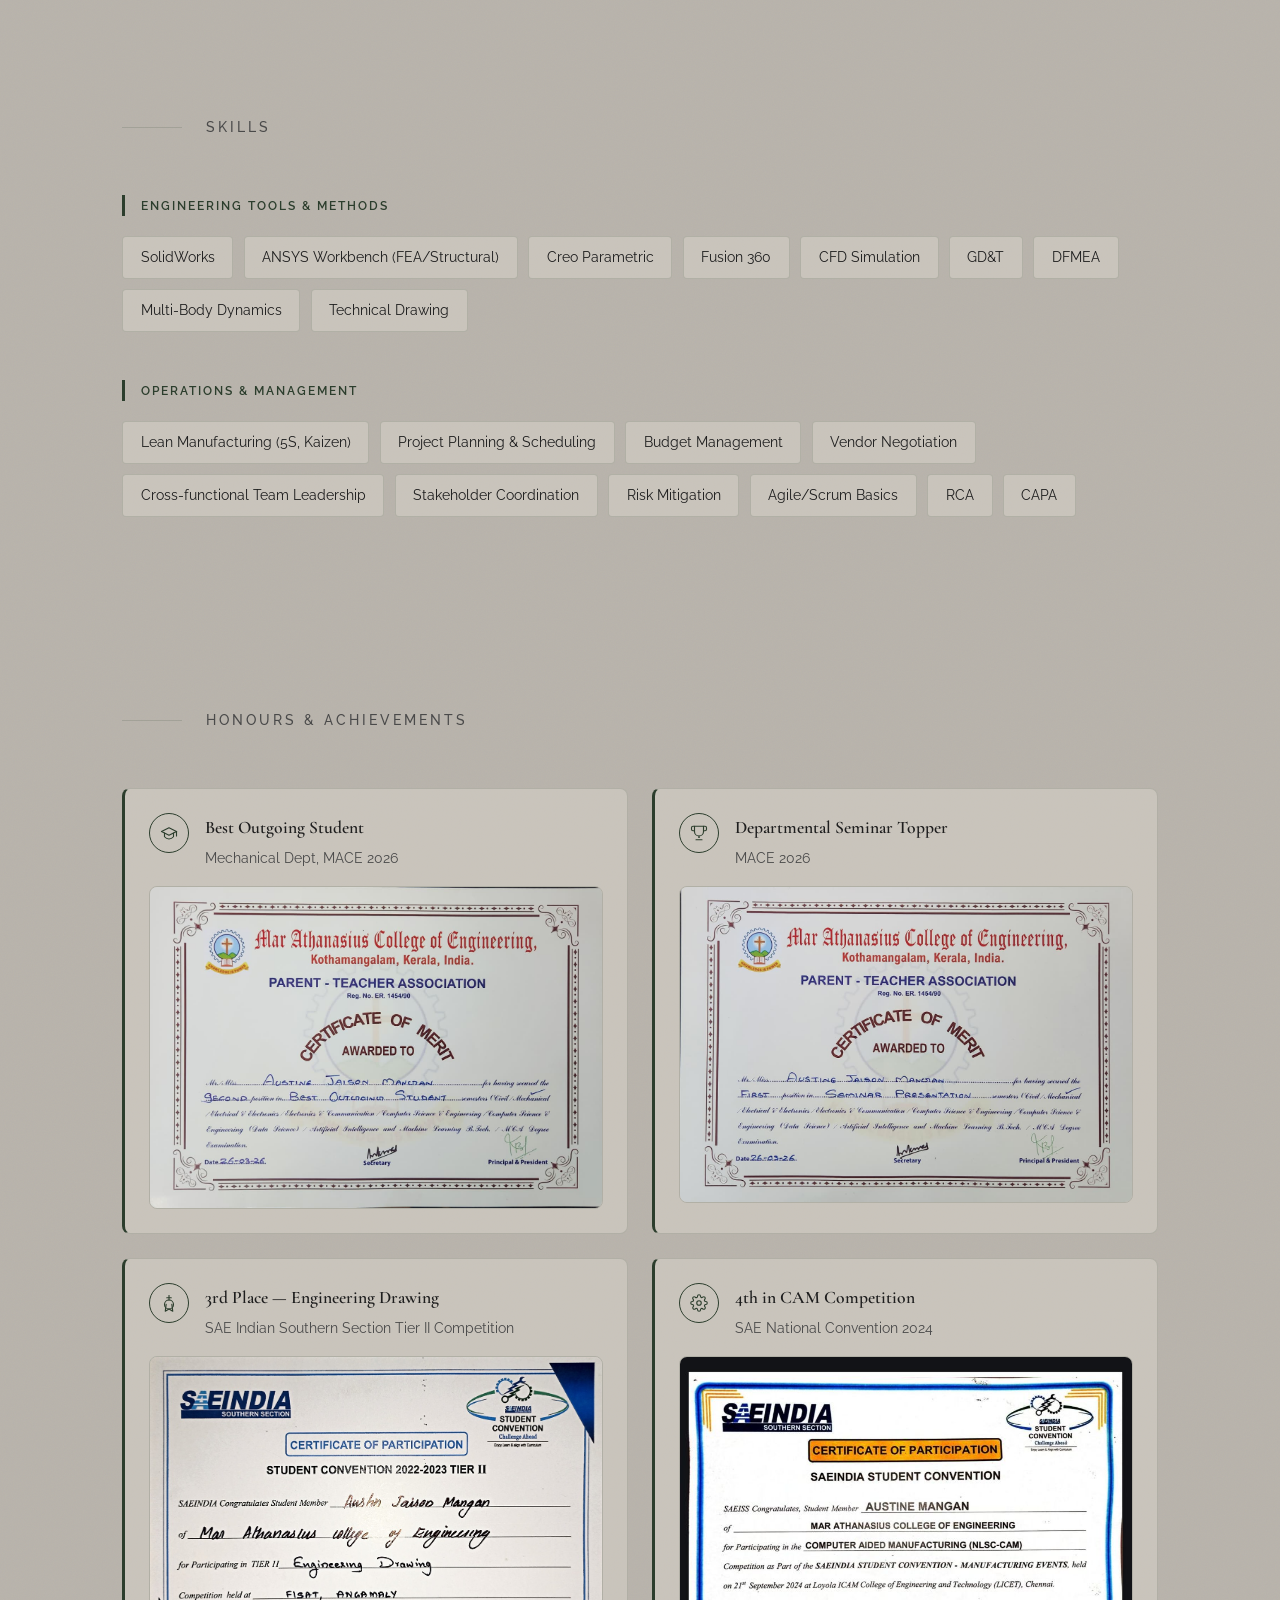
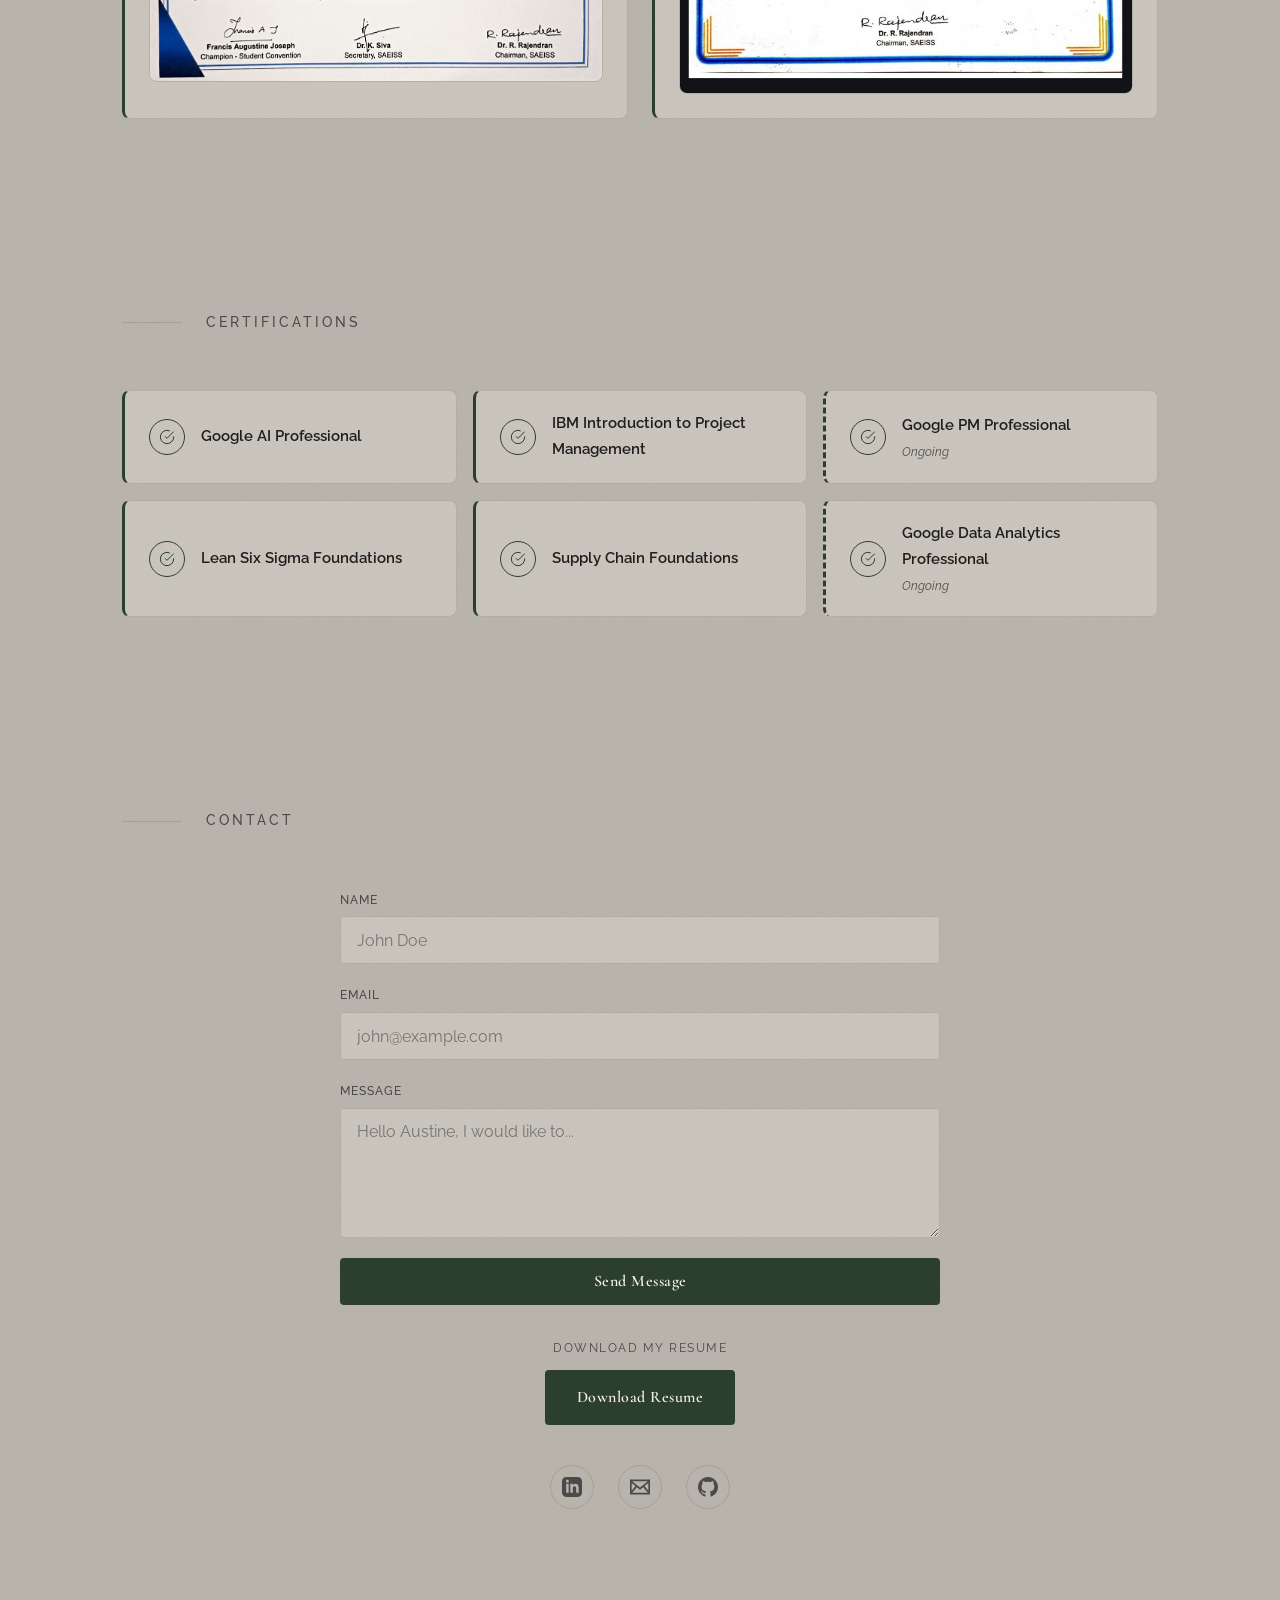
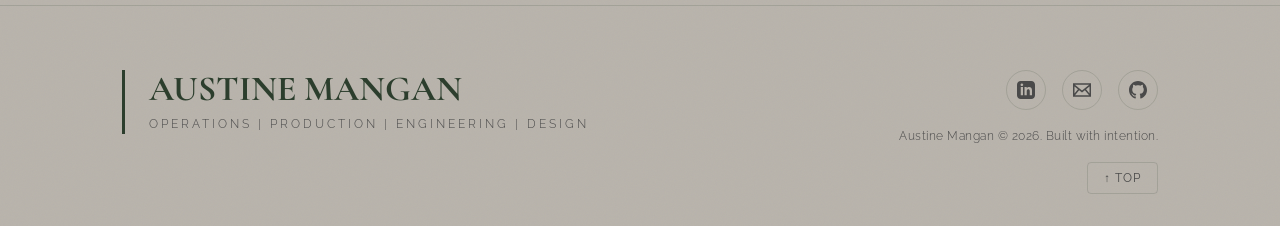
==== commit 1a507a0f: "Add Writing section and BAJA FEA article" ====
--- a/index.html
+++ b/index.html
@@ -19,6 +19,7 @@
                 <a href="#projects">Projects</a>
                 <a href="#skills">Skills</a>
                 <a href="#honours">Honours</a>
+                <a href="writing.html">WRITING</a>
                 <a href="#contact">Contact</a>
             </div>
             <button class="theme-toggle" id="theme-toggle" aria-label="Toggle theme">
--- a/style.css
+++ b/style.css
@@ -1395,3 +1395,124 @@
     font-size: 1.4rem;
   }
 }
+
+/* Writing Index Page */
+.writing-grid {
+  max-width: 760px;
+  margin: 0 auto;
+  display: flex;
+  flex-direction: column;
+  gap: 2.5rem;
+}
+
+.writing-card {
+  background: var(--bg-card);
+  border-radius: var(--border-radius);
+  padding: 2.5rem;
+  border: 1px solid var(--border-color);
+  transition: var(--transition);
+}
+
+.writing-card:hover {
+  transform: translateY(-3px);
+}
+
+.writing-card-meta {
+  display: flex;
+  justify-content: space-between;
+  margin-bottom: 1rem;
+}
+
+.writing-tag {
+  font-family: var(--font-sans);
+  font-size: 0.7rem;
+  letter-spacing: 0.12em;
+  text-transform: uppercase;
+  color: var(--accent);
+}
+
+.writing-date {
+  font-family: var(--font-sans);
+  font-size: 0.7rem;
+  color: var(--text-secondary);
+}
+
+.writing-card-title {
+  font-family: var(--font-serif);
+  font-size: 1.6rem;
+  font-weight: 600;
+  margin-bottom: 1rem;
+  color: var(--text-primary);
+}
+
+.writing-card-excerpt {
+  font-family: var(--font-sans);
+  font-size: 0.9rem;
+  color: var(--text-secondary);
+  line-height: 1.75;
+  margin-bottom: 1.5rem;
+}
+
+/* Article Page */
+.article-container {
+  max-width: 680px;
+  margin: 4rem auto;
+  padding: 0 2rem;
+}
+
+.article-header-meta {
+  display: flex;
+  gap: 1.5rem;
+  margin-bottom: 2rem;
+  font-family: var(--font-sans);
+  font-size: 0.75rem;
+  letter-spacing: 0.1em;
+  text-transform: uppercase;
+  color: var(--text-secondary);
+}
+
+.article-title {
+  font-family: var(--font-serif);
+  font-size: clamp(2rem, 4vw, 3rem);
+  font-weight: 600;
+  line-height: 1.2;
+  margin-bottom: 2.5rem;
+  color: var(--text-primary);
+}
+
+.article-body h2 {
+  font-family: var(--font-serif);
+  font-size: 1.4rem;
+  margin: 2.5rem 0 1rem;
+  color: var(--accent);
+}
+
+.article-body p {
+  font-family: var(--font-sans);
+  font-size: 0.95rem;
+  line-height: 1.85;
+  margin-bottom: 1.25rem;
+  color: var(--text-primary);
+}
+
+.article-body ul {
+  padding-left: 1.5rem;
+  margin-bottom: 1.25rem;
+}
+
+.article-body ul li {
+  font-family: var(--font-sans);
+  font-size: 0.95rem;
+  line-height: 1.85;
+  margin-bottom: 0.5rem;
+  color: var(--text-primary);
+}
+
+.article-footer {
+  margin-top: 4rem;
+  padding-top: 2rem;
+  border-top: 1px solid var(--border-color);
+  display: flex;
+  justify-content: space-between;
+  align-items: center;
+}
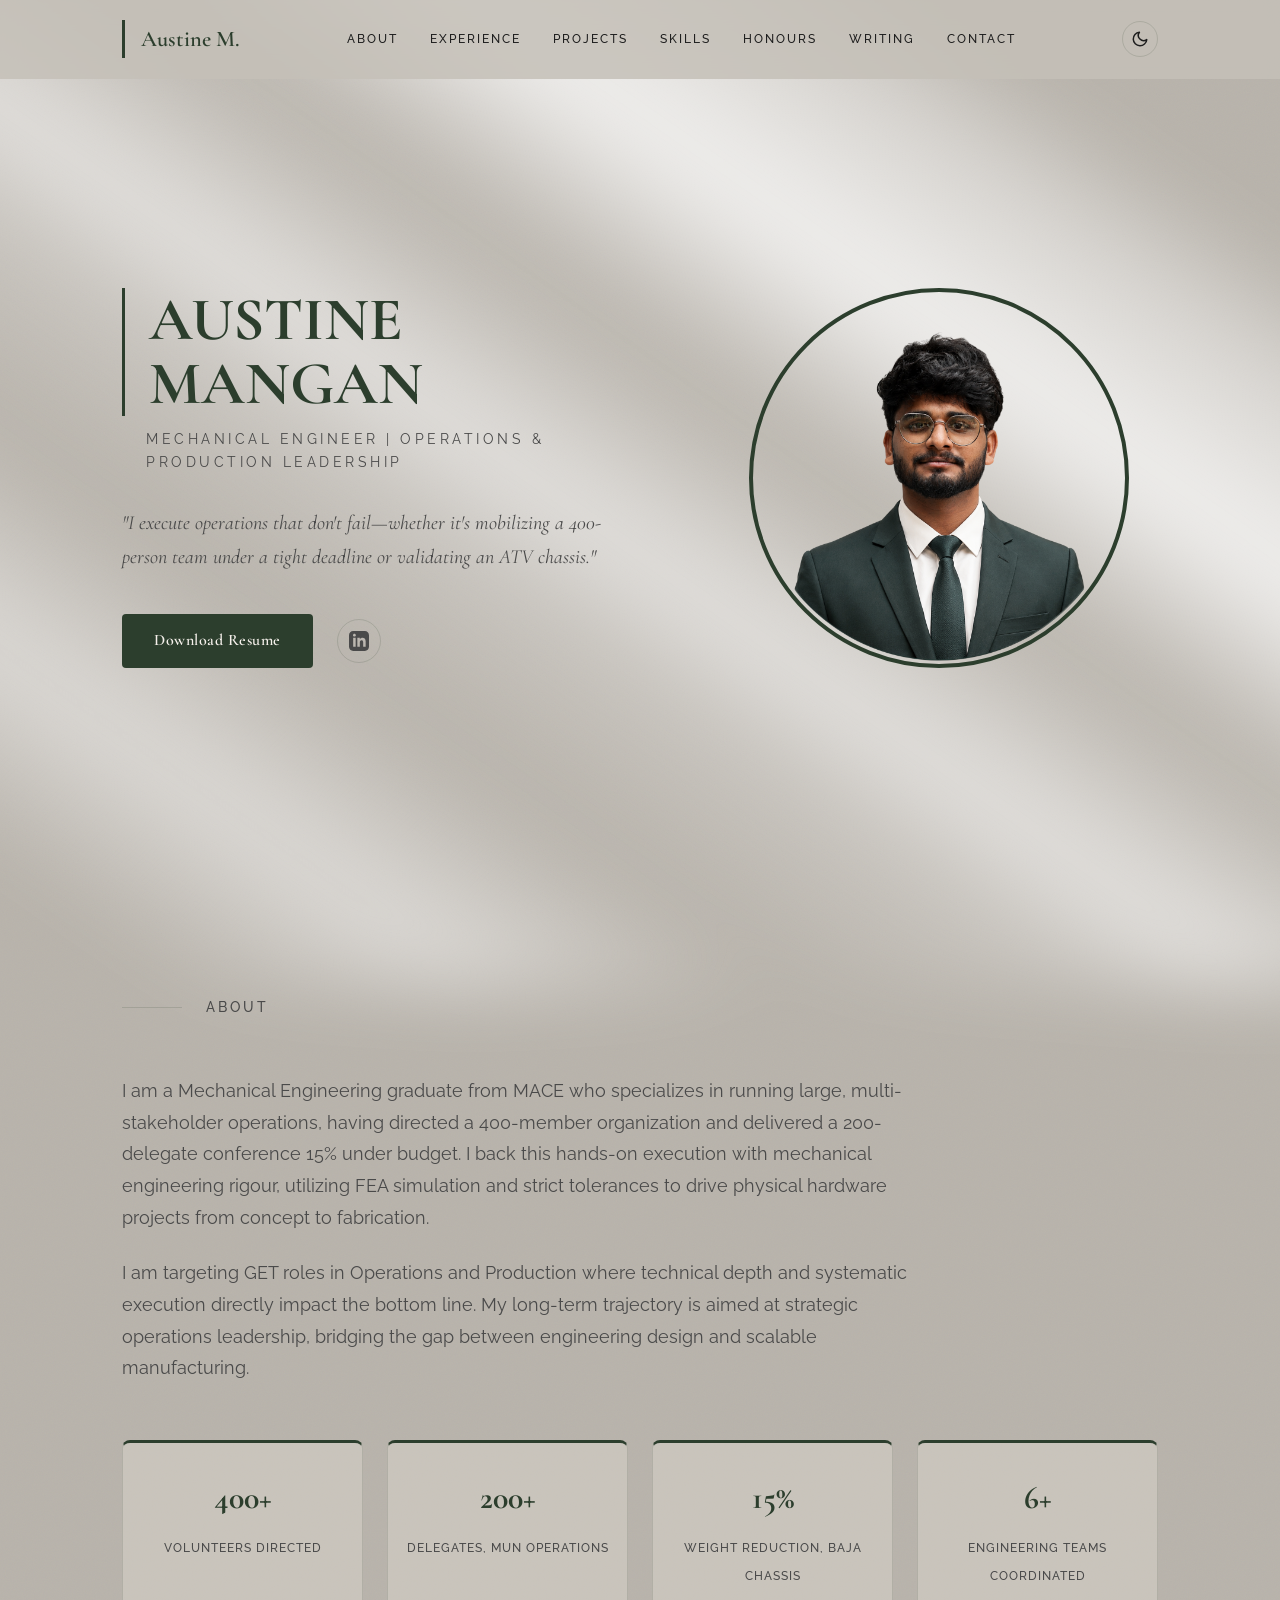
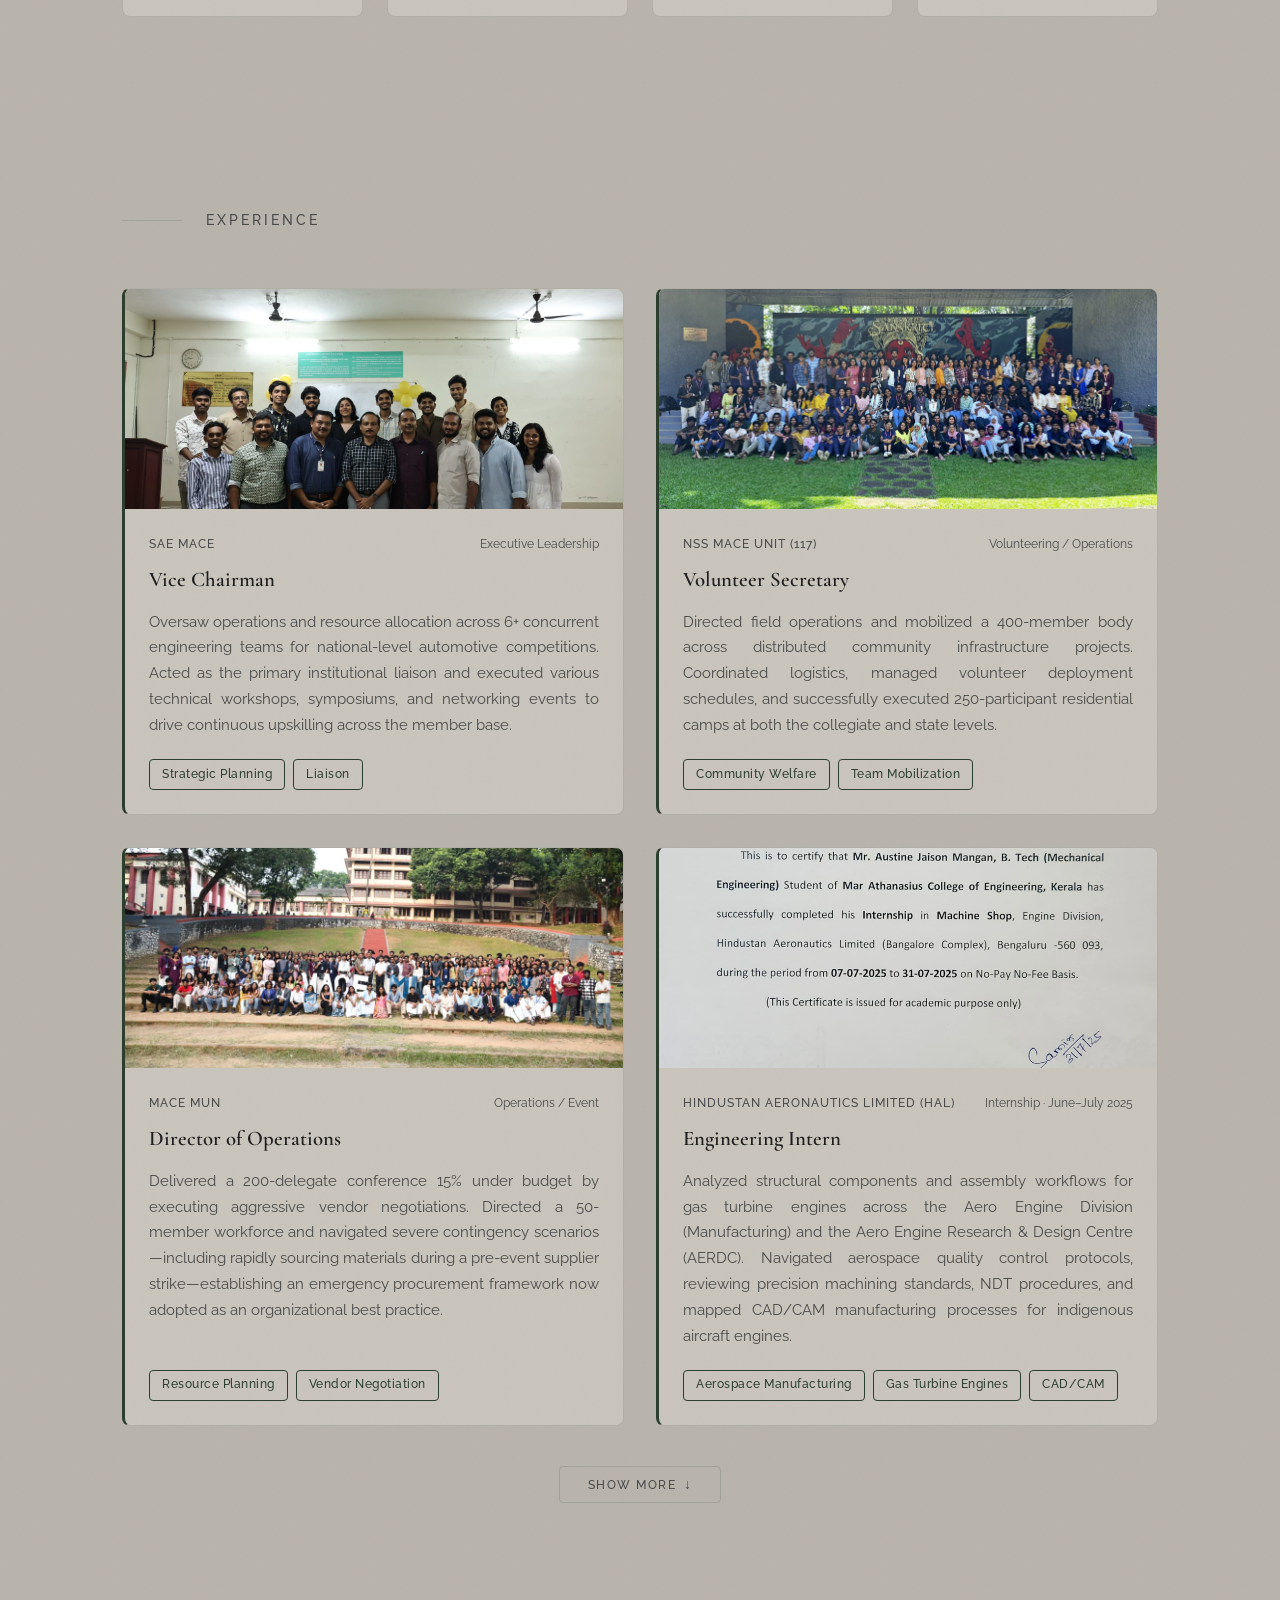
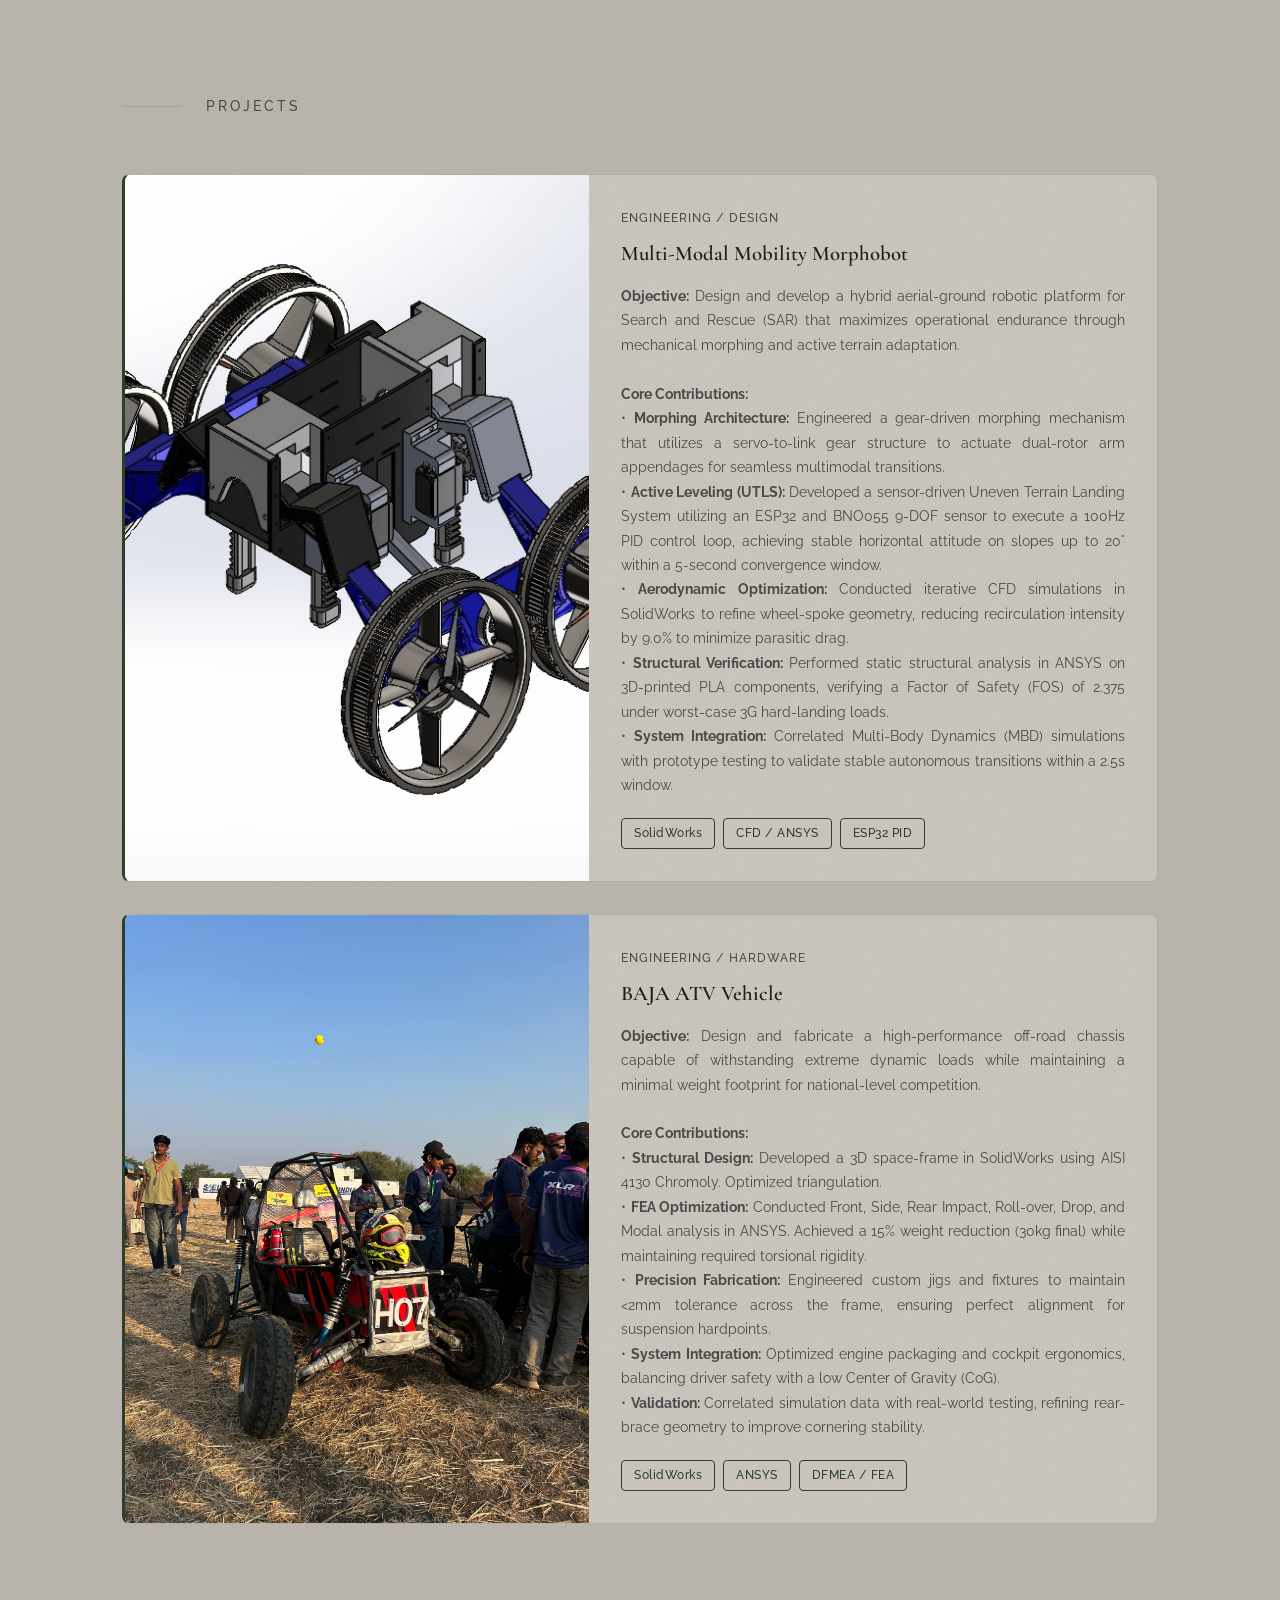
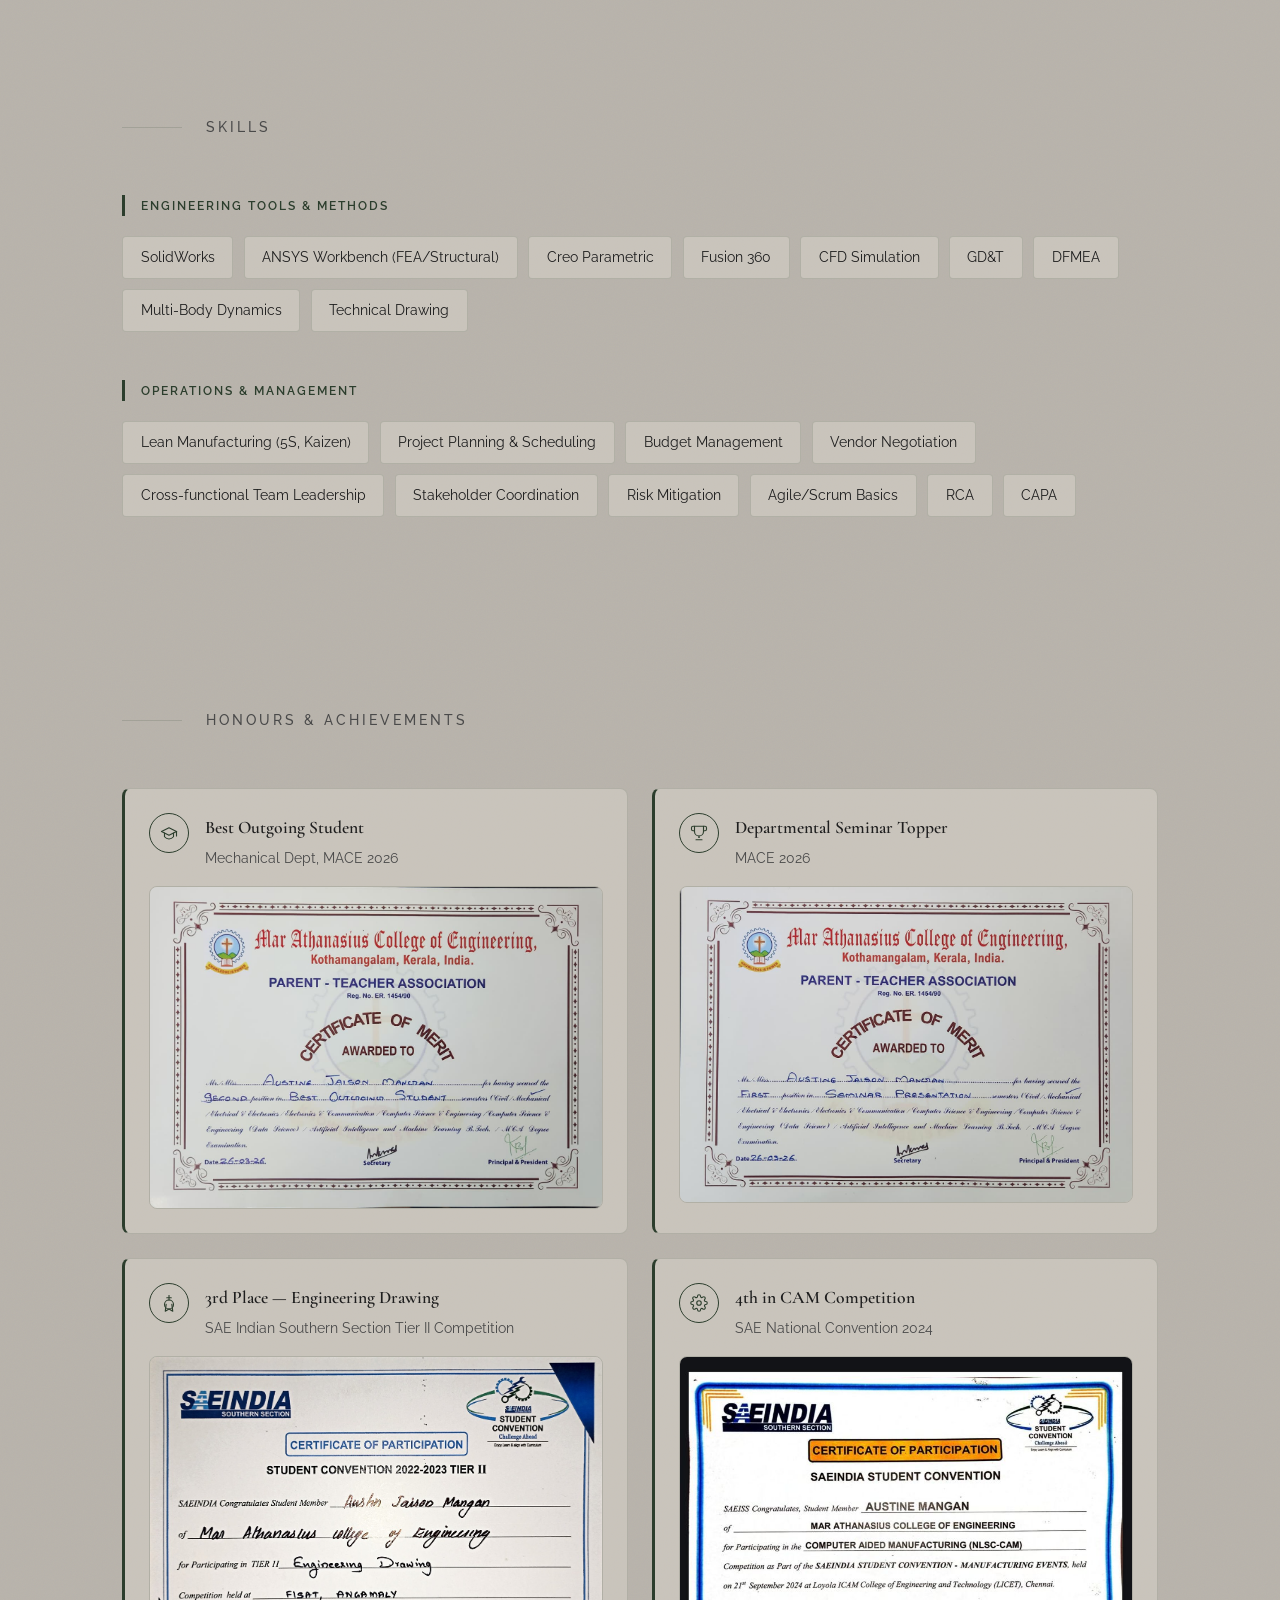
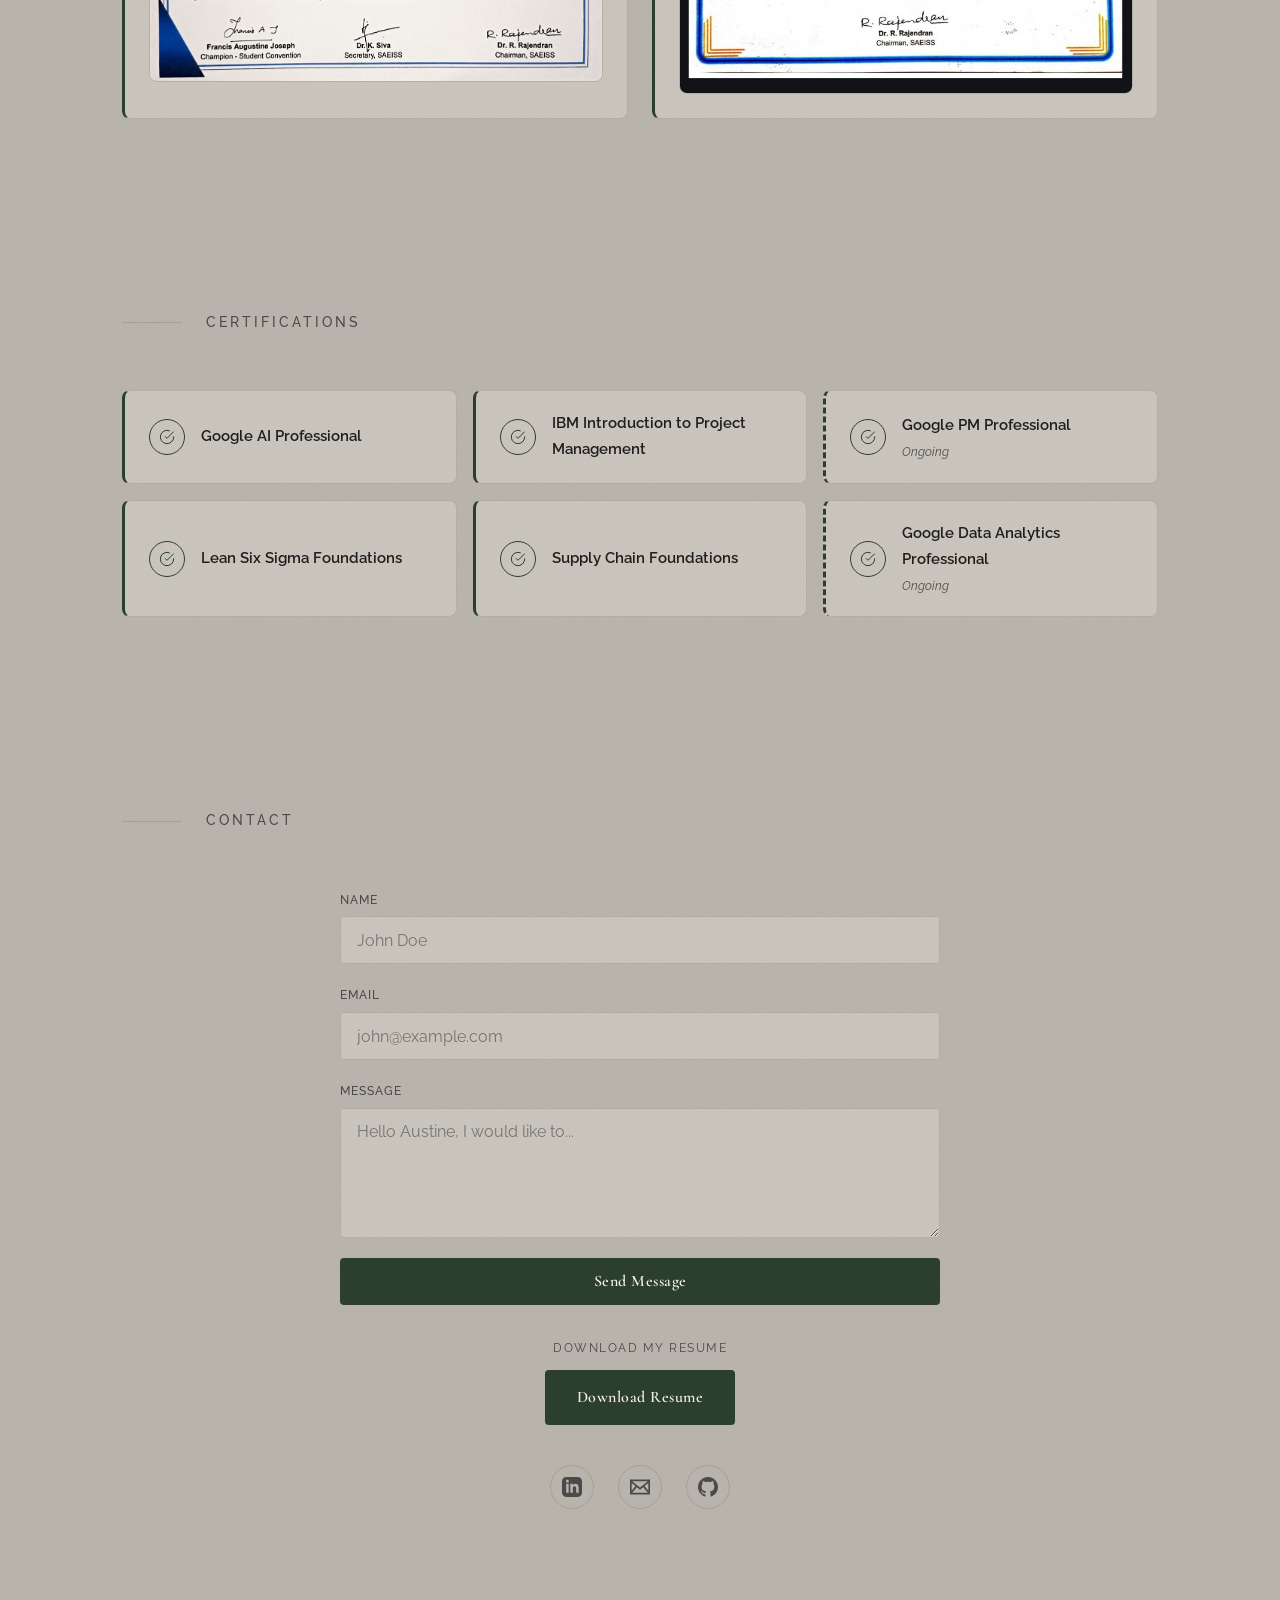
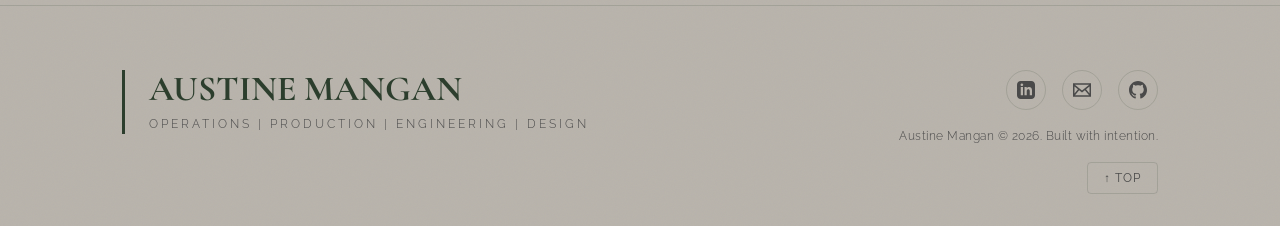
==== commit 4df86832: "Add AJM favicon to website pages" ====
--- a/index.html
+++ b/index.html
@@ -6,6 +6,7 @@
     <title>Austine Mangan | Graduate Mechanical Engineer — Operations & Production</title>
     <meta name="description" content="Operations & Production candidate (Mechanical Engineering). Combines analytical rigour with hands-on execution—directed 400 volunteers and conducted 200 delegate conference 15% under budget.">
     <link rel="stylesheet" href="style.css">
+    <link rel="icon" type="image/png" href="images/Portfolio/favicon.png">
 </head>
 <body>
 
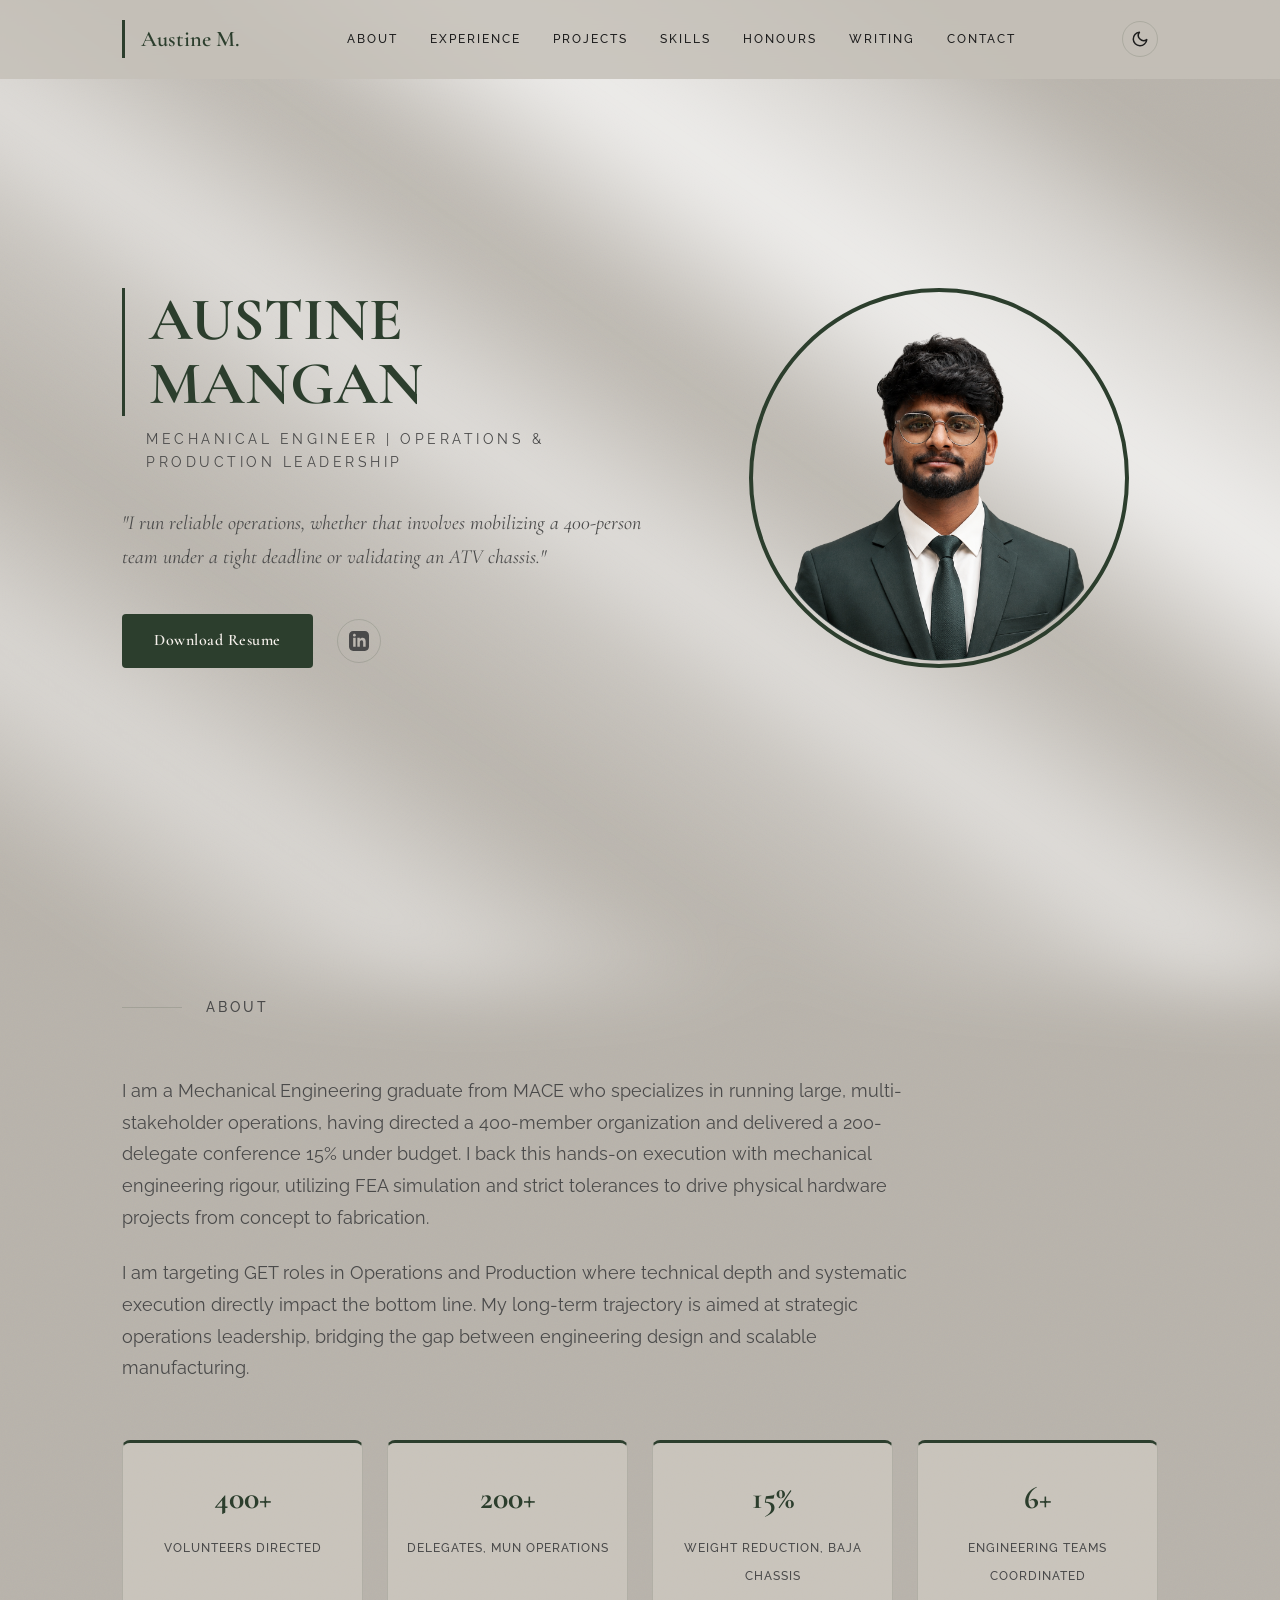
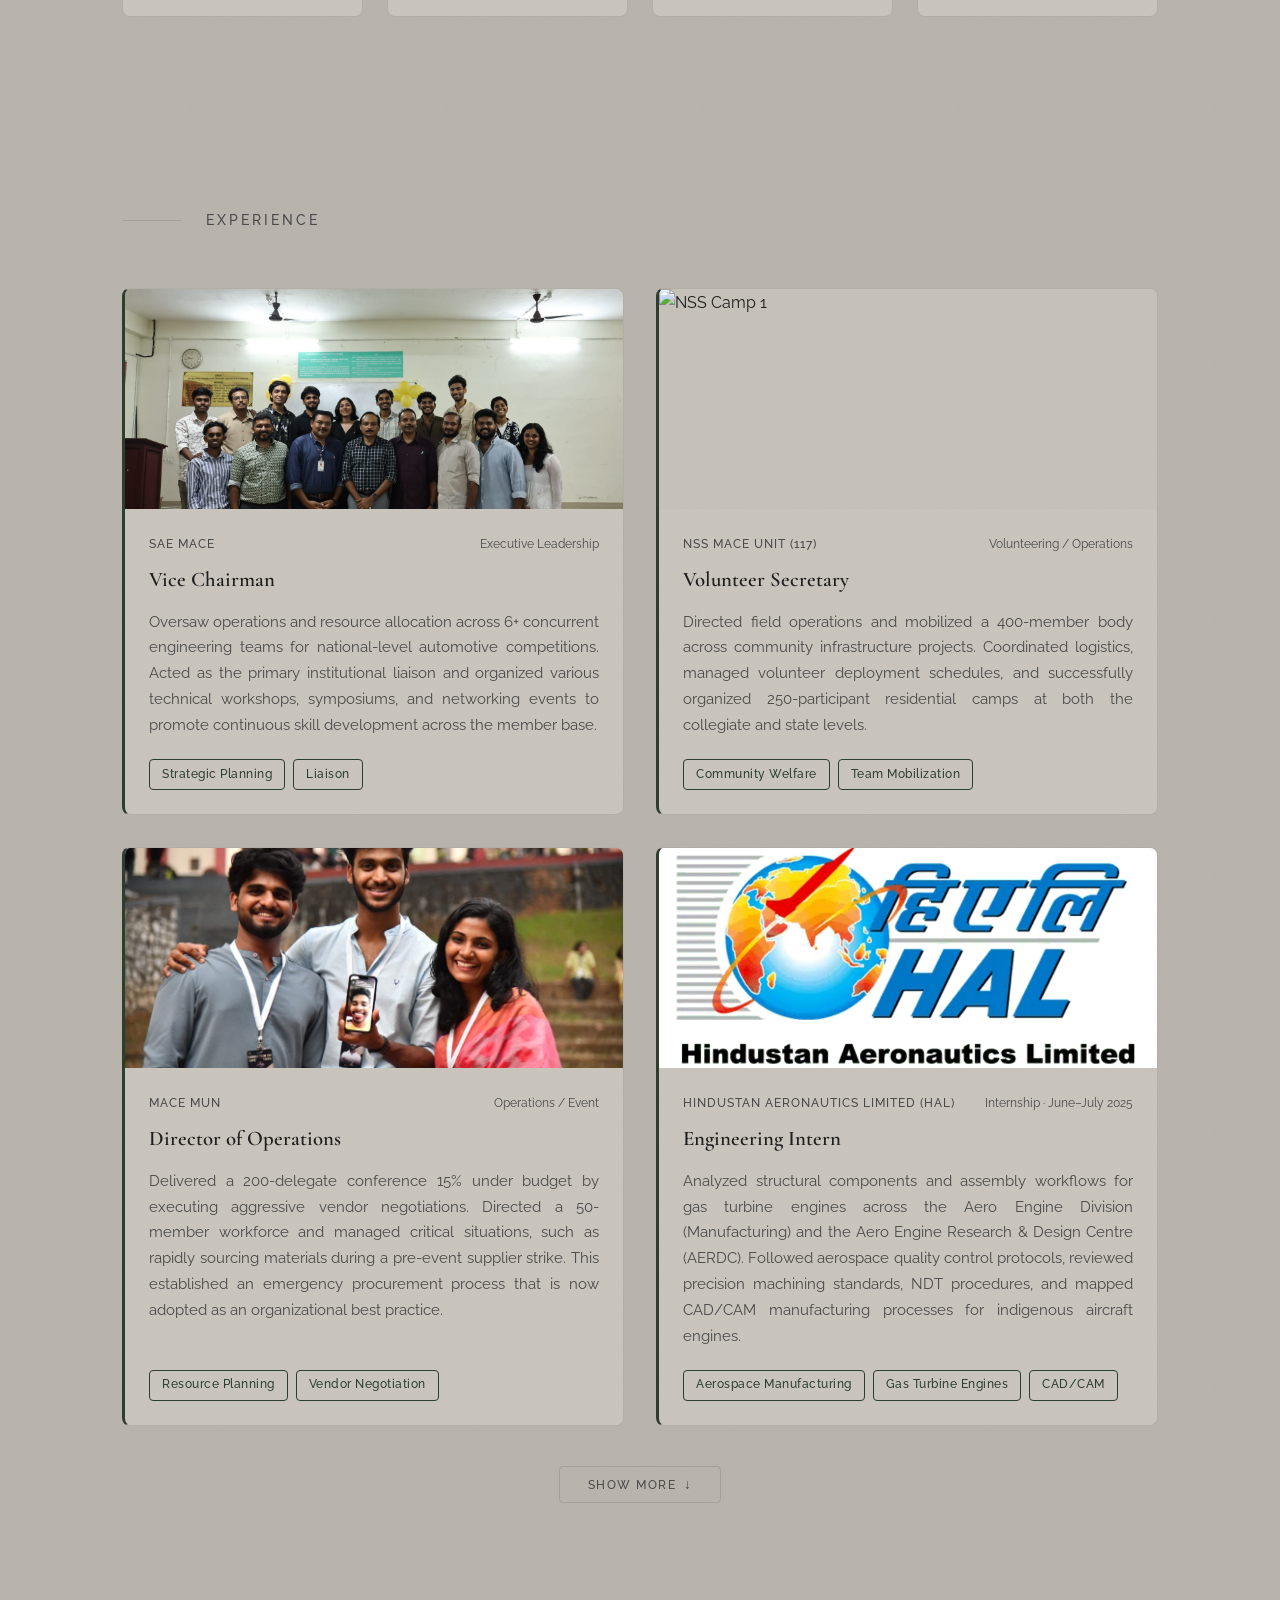
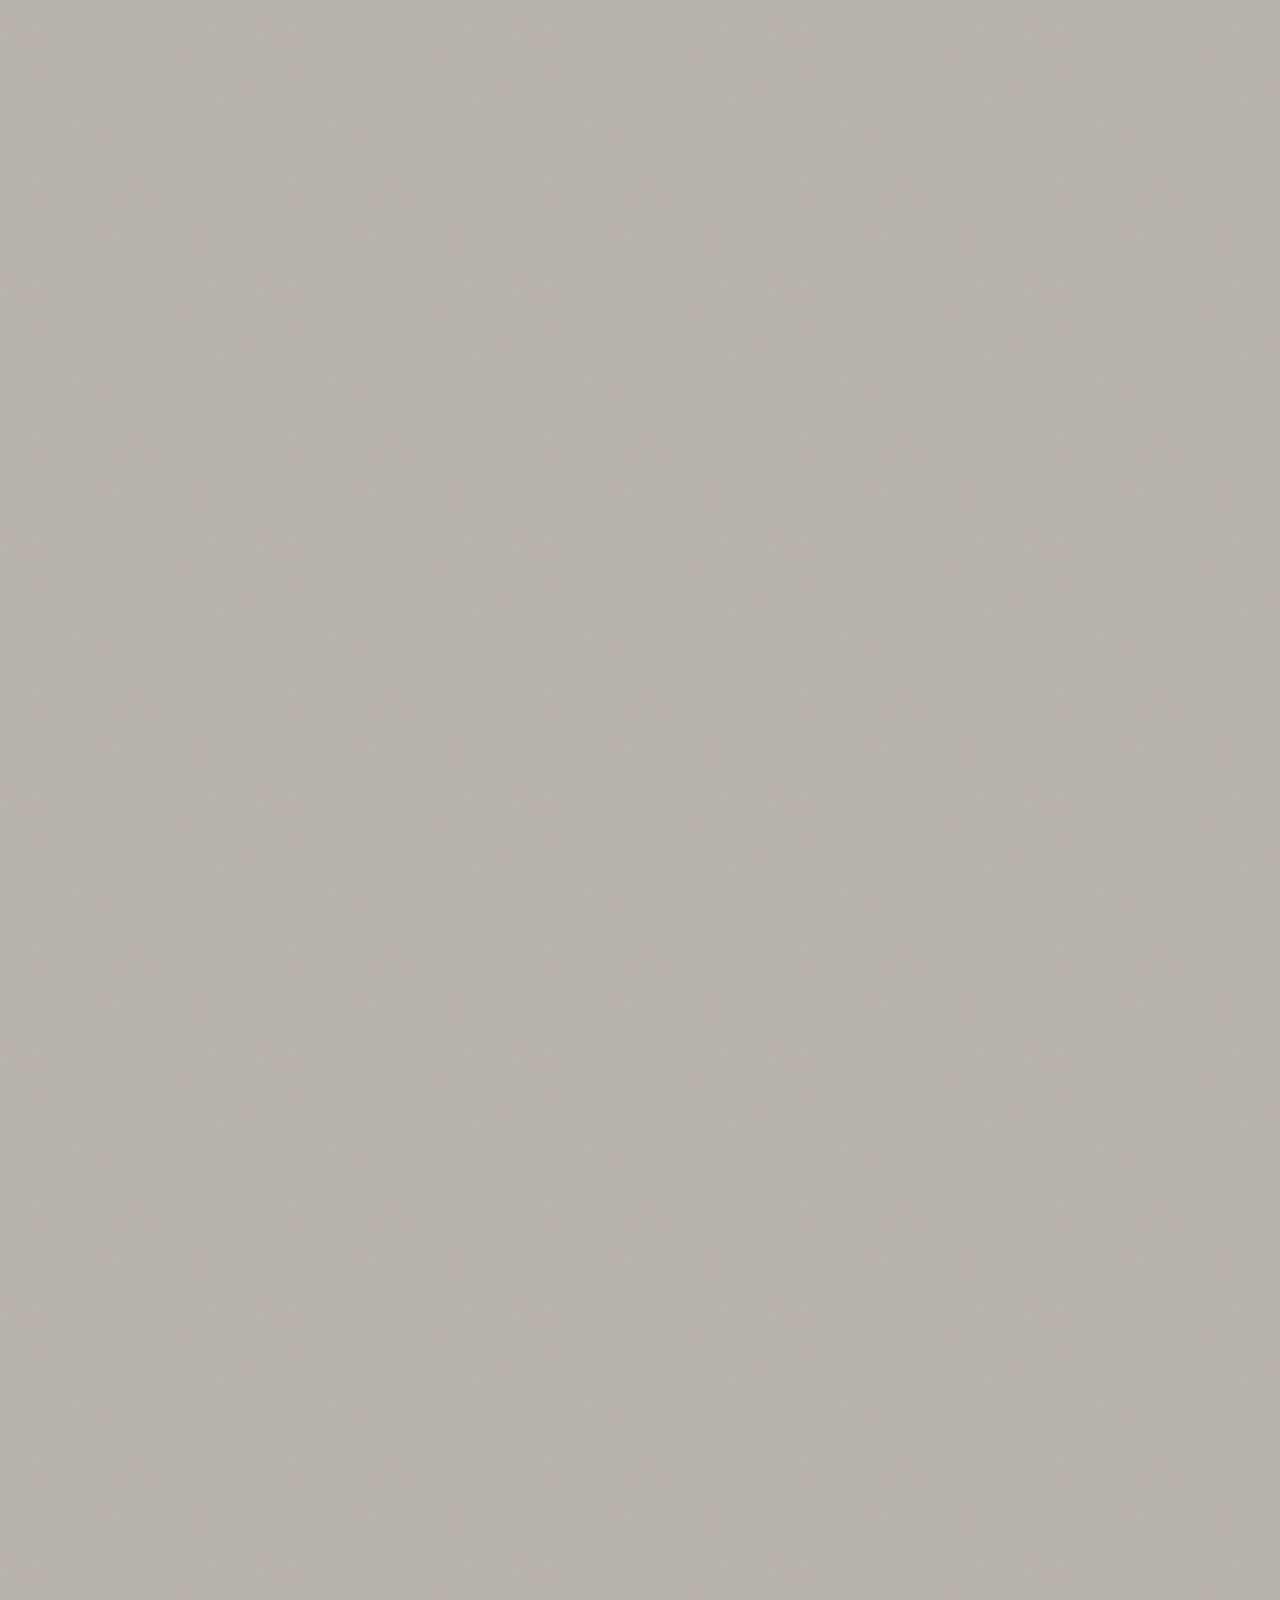
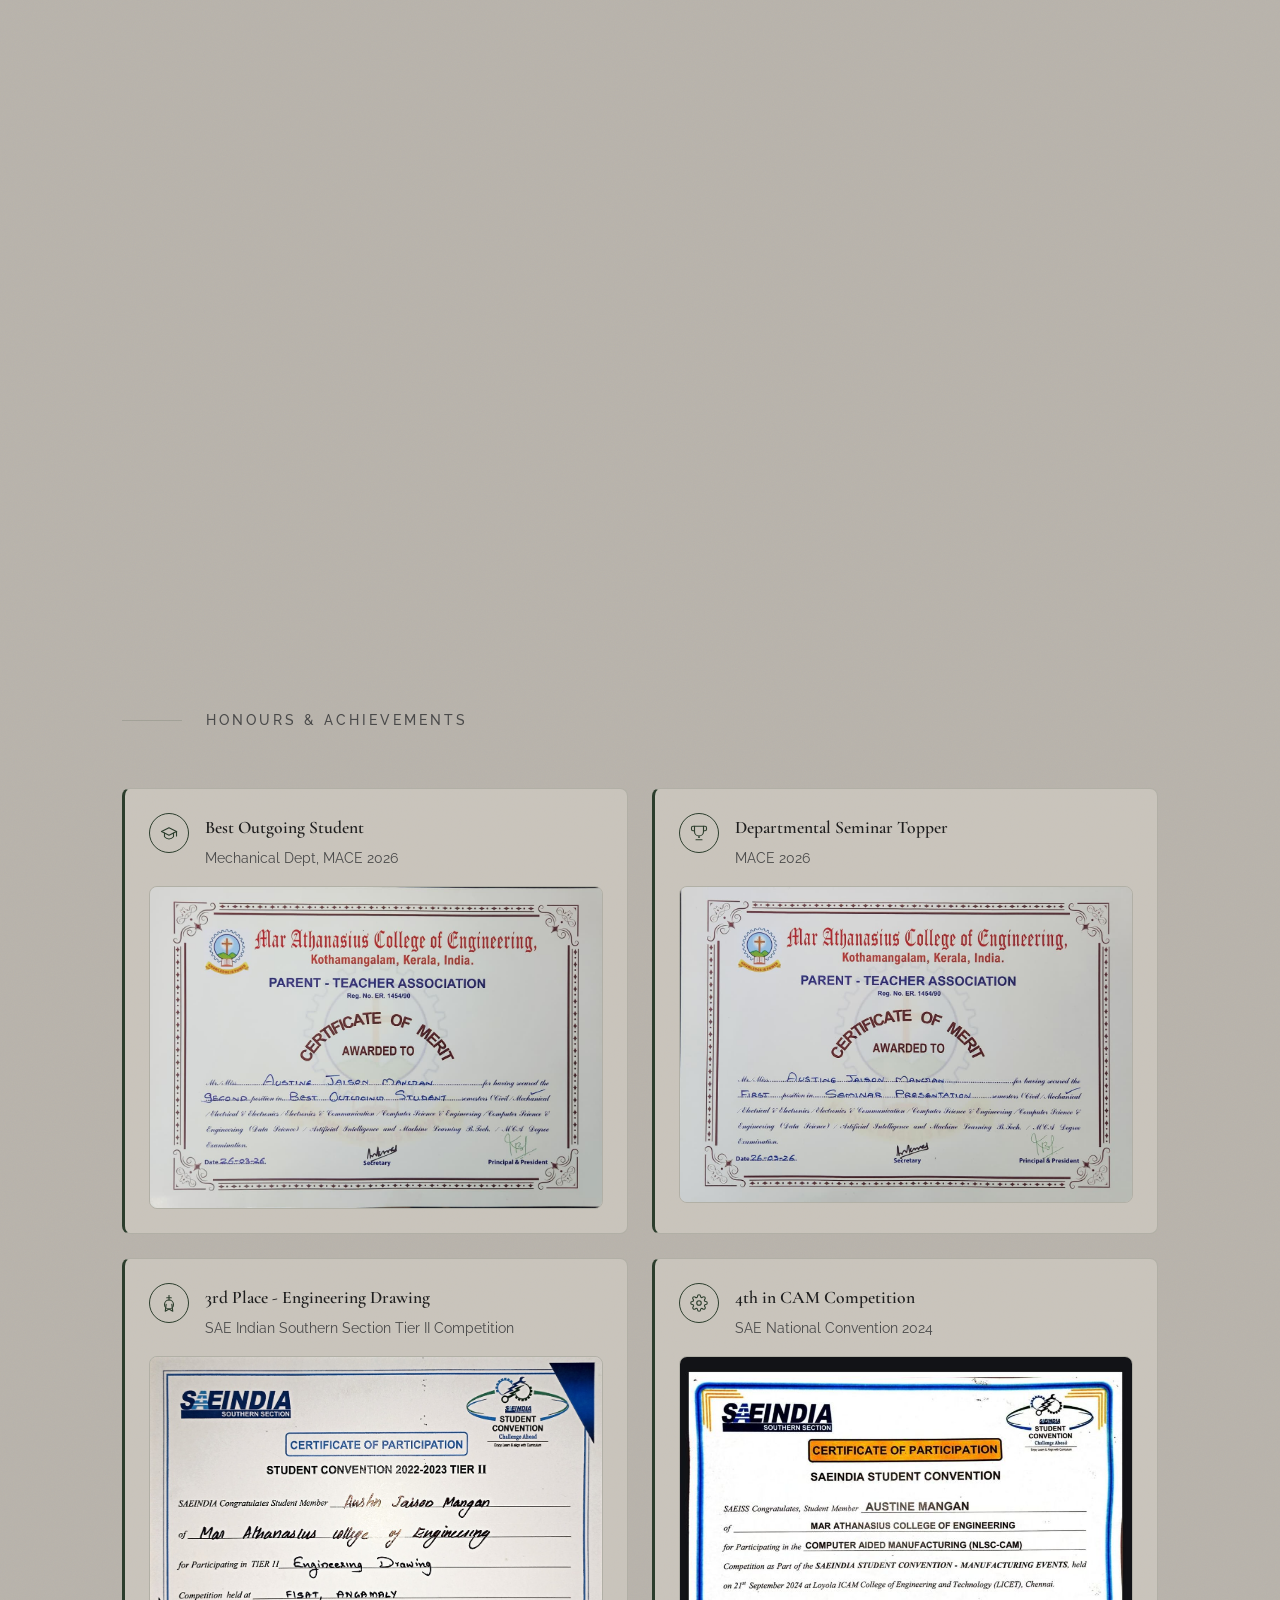
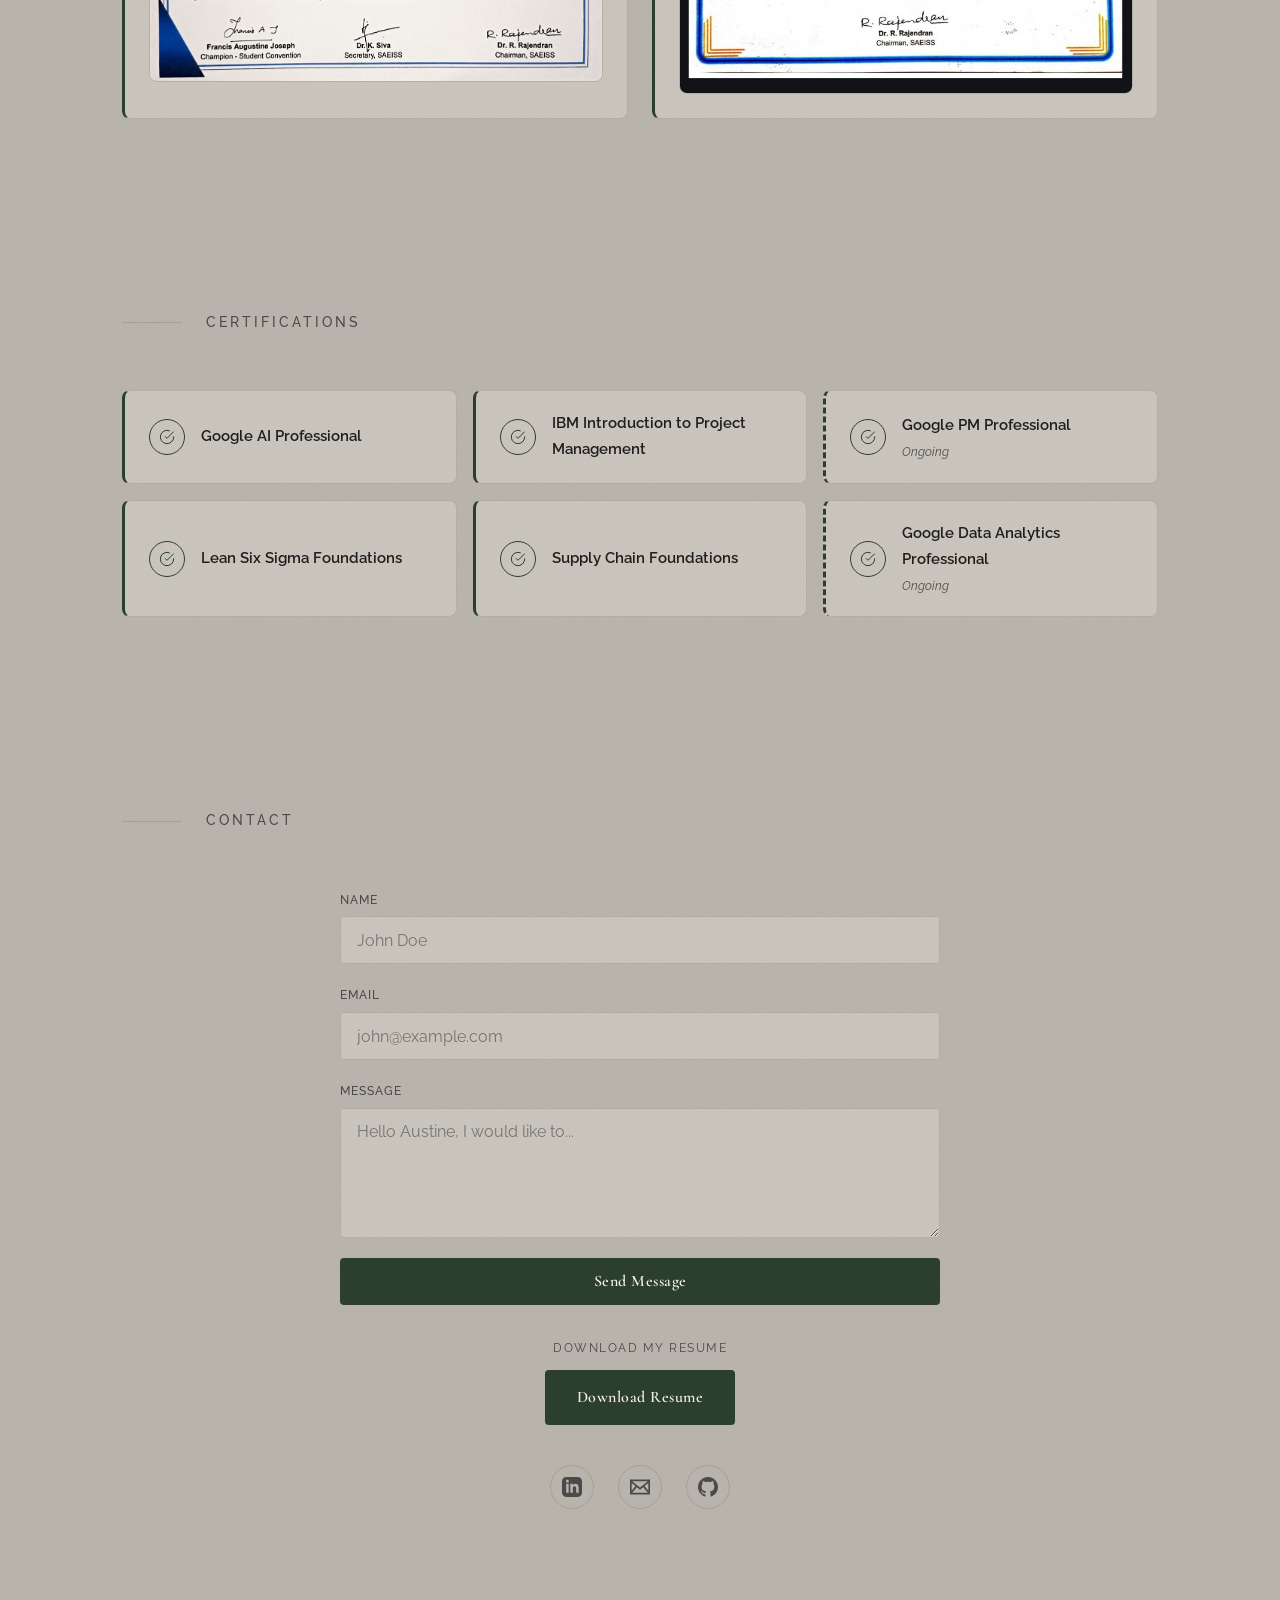
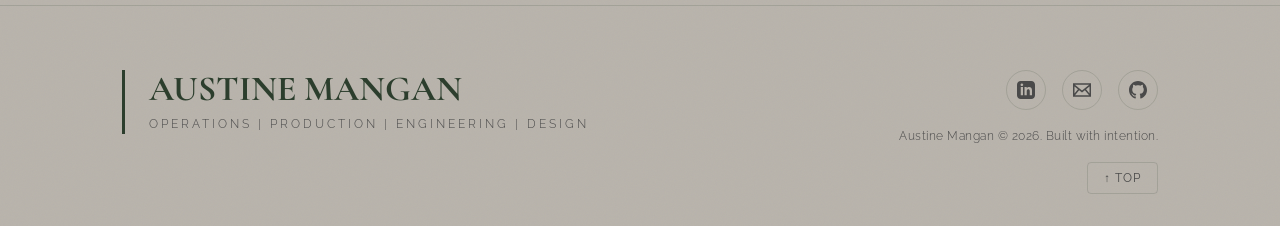
==== commit 4da06e9e: "Remove AI specific wording and format elements" ====
--- a/index.html
+++ b/index.html
@@ -3,8 +3,8 @@
 <head>
     <meta charset="UTF-8">
     <meta name="viewport" content="width=device-width, initial-scale=1.0">
-    <title>Austine Mangan | Graduate Mechanical Engineer — Operations & Production</title>
-    <meta name="description" content="Operations & Production candidate (Mechanical Engineering). Combines analytical rigour with hands-on execution—directed 400 volunteers and conducted 200 delegate conference 15% under budget.">
+    <title>Austine Mangan | Graduate Mechanical Engineer | Operations & Production</title>
+    <meta name="description" content="Operations & Production candidate (Mechanical Engineering). Combines analytical rigour with hands-on execution. Directed 400 volunteers and conducted 200 delegate conference 15% under budget.">
     <link rel="stylesheet" href="style.css">
     <link rel="icon" type="image/png" href="images/Portfolio/favicon.png">
 </head>
@@ -41,7 +41,7 @@
             <div class="hero-text">
                 <h1 class="hero-name">AUSTINE MANGAN</h1>
                 <p class="hero-title">Mechanical Engineer | Operations & Production Leadership</p>
-                <p class="hero-tagline">"I execute operations that don't fail—whether it's mobilizing a 400-person team under a tight deadline or validating an ATV chassis."</p>
+                <p class="hero-tagline">"I run reliable operations, whether that involves mobilizing a 400-person team under a tight deadline or validating an ATV chassis."</p>
                 <div class="hero-actions">
                     <a href="resumes/Operations___Manufacturing_Resume_Austine.pdf" download class="btn-primary" id="hero-resume-btn">Download Resume</a>
                     <a href="https://www.linkedin.com/in/austinemangan005" target="_blank" rel="noopener" class="btn-icon" aria-label="LinkedIn">
@@ -105,7 +105,7 @@
                             <span class="card-date">Executive Leadership</span>
                         </div>
                         <h3 class="card-title">Vice Chairman</h3>
-                        <p class="card-desc">Oversaw operations and resource allocation across 6+ concurrent engineering teams for national-level automotive competitions. Acted as the primary institutional liaison and executed various technical workshops, symposiums, and networking events to drive continuous upskilling across the member base.</p>
+                        <p class="card-desc">Oversaw operations and resource allocation across 6+ concurrent engineering teams for national-level automotive competitions. Acted as the primary institutional liaison and organized various technical workshops, symposiums, and networking events to promote continuous skill development across the member base.</p>
                         <div class="card-tags">
                             <span class="tag">Strategic Planning</span>
                             <span class="tag">Liaison</span>
@@ -127,7 +127,7 @@
                             <span class="card-date">Volunteering / Operations</span>
                         </div>
                         <h3 class="card-title">Volunteer Secretary</h3>
-                        <p class="card-desc">Directed field operations and mobilized a 400-member body across distributed community infrastructure projects. Coordinated logistics, managed volunteer deployment schedules, and successfully executed 250-participant residential camps at both the collegiate and state levels.</p>
+                        <p class="card-desc">Directed field operations and mobilized a 400-member body across community infrastructure projects. Coordinated logistics, managed volunteer deployment schedules, and successfully organized 250-participant residential camps at both the collegiate and state levels.</p>
                         <div class="card-tags">
                             <span class="tag">Community Welfare</span>
                             <span class="tag">Team Mobilization</span>
@@ -149,7 +149,7 @@
                             <span class="card-date">Operations / Event</span>
                         </div>
                         <h3 class="card-title">Director of Operations</h3>
-                        <p class="card-desc">Delivered a 200-delegate conference 15% under budget by executing aggressive vendor negotiations. Directed a 50-member workforce and navigated severe contingency scenarios—including rapidly sourcing materials during a pre-event supplier strike—establishing an emergency procurement framework now adopted as an organizational best practice.</p>
+                        <p class="card-desc">Delivered a 200-delegate conference 15% under budget by executing aggressive vendor negotiations. Directed a 50-member workforce and managed critical situations, such as rapidly sourcing materials during a pre-event supplier strike. This established an emergency procurement process that is now adopted as an organizational best practice.</p>
                         <div class="card-tags">
                             <span class="tag">Resource Planning</span>
                             <span class="tag">Vendor Negotiation</span>
@@ -170,7 +170,7 @@
                             <span class="card-date">Internship · June–July 2025</span>
                         </div>
                         <h3 class="card-title">Engineering Intern</h3>
-                        <p class="card-desc">Analyzed structural components and assembly workflows for gas turbine engines across the Aero Engine Division (Manufacturing) and the Aero Engine Research & Design Centre (AERDC). Navigated aerospace quality control protocols, reviewing precision machining standards, NDT procedures, and mapped CAD/CAM manufacturing processes for indigenous aircraft engines.</p>
+                        <p class="card-desc">Analyzed structural components and assembly workflows for gas turbine engines across the Aero Engine Division (Manufacturing) and the Aero Engine Research & Design Centre (AERDC). Followed aerospace quality control protocols, reviewed precision machining standards, NDT procedures, and mapped CAD/CAM manufacturing processes for indigenous aircraft engines.</p>
                         <div class="card-tags">
                             <span class="tag">Aerospace Manufacturing</span>
                             <span class="tag">Gas Turbine Engines</span>
@@ -190,7 +190,7 @@
                             <span class="card-date">Branding / Management</span>
                         </div>
                         <h3 class="card-title">Socials Head</h3>
-                        <p class="card-desc">Led digital branding and cross-platform outreach for the National Tech Fest, managing a multi-member team to drive massive engagement, footfall, and corporate participation.</p>
+                        <p class="card-desc">Led digital branding and cross-platform outreach for the National Tech Fest, managing a multi-member team to increase engagement, footfall, and corporate participation.</p>
                         <div class="card-tags">
                             <span class="tag">Digital Branding</span>
                             <span class="tag">Outreach</span>
@@ -212,7 +212,7 @@
                             <span class="card-date">Leadership / Management</span>
                         </div>
                         <h3 class="card-title">Department Head</h3>
-                        <p class="card-desc">Led the technical and administrative functions of the ISTE Student Chapter, bridging academic theory and industry practice. Curated and executed workshops and technical symposiums covering high-demand skills like CAD and Robotics.</p>
+                        <p class="card-desc">Led the technical and administrative functions of the ISTE Student Chapter, bridging academic theory and industry practice. Organized workshops and technical symposiums covering high-demand skills like CAD and Robotics.</p>
                         <div class="card-tags">
                             <span class="tag">Vendor Negotiation</span>
                             <span class="tag">Event Curation</span>
@@ -280,7 +280,7 @@
             </div>
             <div class="cards-grid">
 
-                <!-- Morphobot (FOS 2.375 is HERE — confirmed by user) -->
+                <!-- Morphobot -->
                 <div class="card featured">
                     <div class="card-image carousel">
                         <img src="images/Portfolio/Project Multi Modal Morphobot Rover.jpeg" alt="Morphobot 1">
@@ -311,7 +311,7 @@
                     </div>
                 </div>
 
-                <!-- BAJA ATV (NO FOS reference — removed per user) -->
+                <!-- BAJA ATV -->
                 <div class="card featured">
                     <div class="card-image carousel">
                         <img src="images/Portfolio/Project H-Baja 2.jpeg" alt="BAJA ATV">
@@ -429,7 +429,7 @@
                             <svg viewBox="0 0 24 24"><circle cx="12" cy="14" r="6"/><path d="M8.21 13.89L7 23l5-3 5 3-1.21-9.12"/><line x1="12" y1="2" x2="12" y2="8"/><line x1="9" y1="5" x2="15" y2="5"/></svg>
                         </div>
                         <div class="honour-info">
-                            <h4>3rd Place — Engineering Drawing</h4>
+                            <h4>3rd Place - Engineering Drawing</h4>
                             <p>SAE Indian Southern Section Tier II Competition</p>
                         </div>
                     </div>
--- a/style.css
+++ b/style.css
@@ -7,7 +7,7 @@
    CSS Custom Properties
    ============================================================ */
 :root {
-  /* Colour Palette — extracted from LinkedIn banner & suit */
+  /* Colour Palette - extracted from LinkedIn banner & suit */
   --green-primary: #2C3E2D;
   --green-dark: #1E2B1F;
   --green-light: #3A5240;
@@ -398,7 +398,7 @@
    Buttons
    ============================================================ */
 
-/* Primary CTA — dark green fill, cream serif label */
+/* Primary CTA - dark green fill, cream serif label */
 .btn-primary {
   display: inline-flex;
   align-items: center;
@@ -1051,7 +1051,7 @@
 }
 
 /* ============================================================
-   Footer — Mirror LinkedIn Banner
+   Footer - Mirror LinkedIn Banner
    ============================================================ */
 footer {
   padding: 4rem 0 2rem;
@@ -1242,7 +1242,7 @@
 }
 
 /* ============================================================
-   Responsive — 900px
+   Responsive - 900px
    ============================================================ */
 @media (max-width: 900px) {
   .hero-container {
@@ -1315,7 +1315,7 @@
 }
 
 /* ============================================================
-   Responsive — 768px
+   Responsive - 768px
    ============================================================ */
 @media (max-width: 768px) {
   .menu-btn {
@@ -1347,7 +1347,7 @@
 }
 
 /* ============================================================
-   Responsive — 480px
+   Responsive - 480px
    ============================================================ */
 @media (max-width: 480px) {
   section {
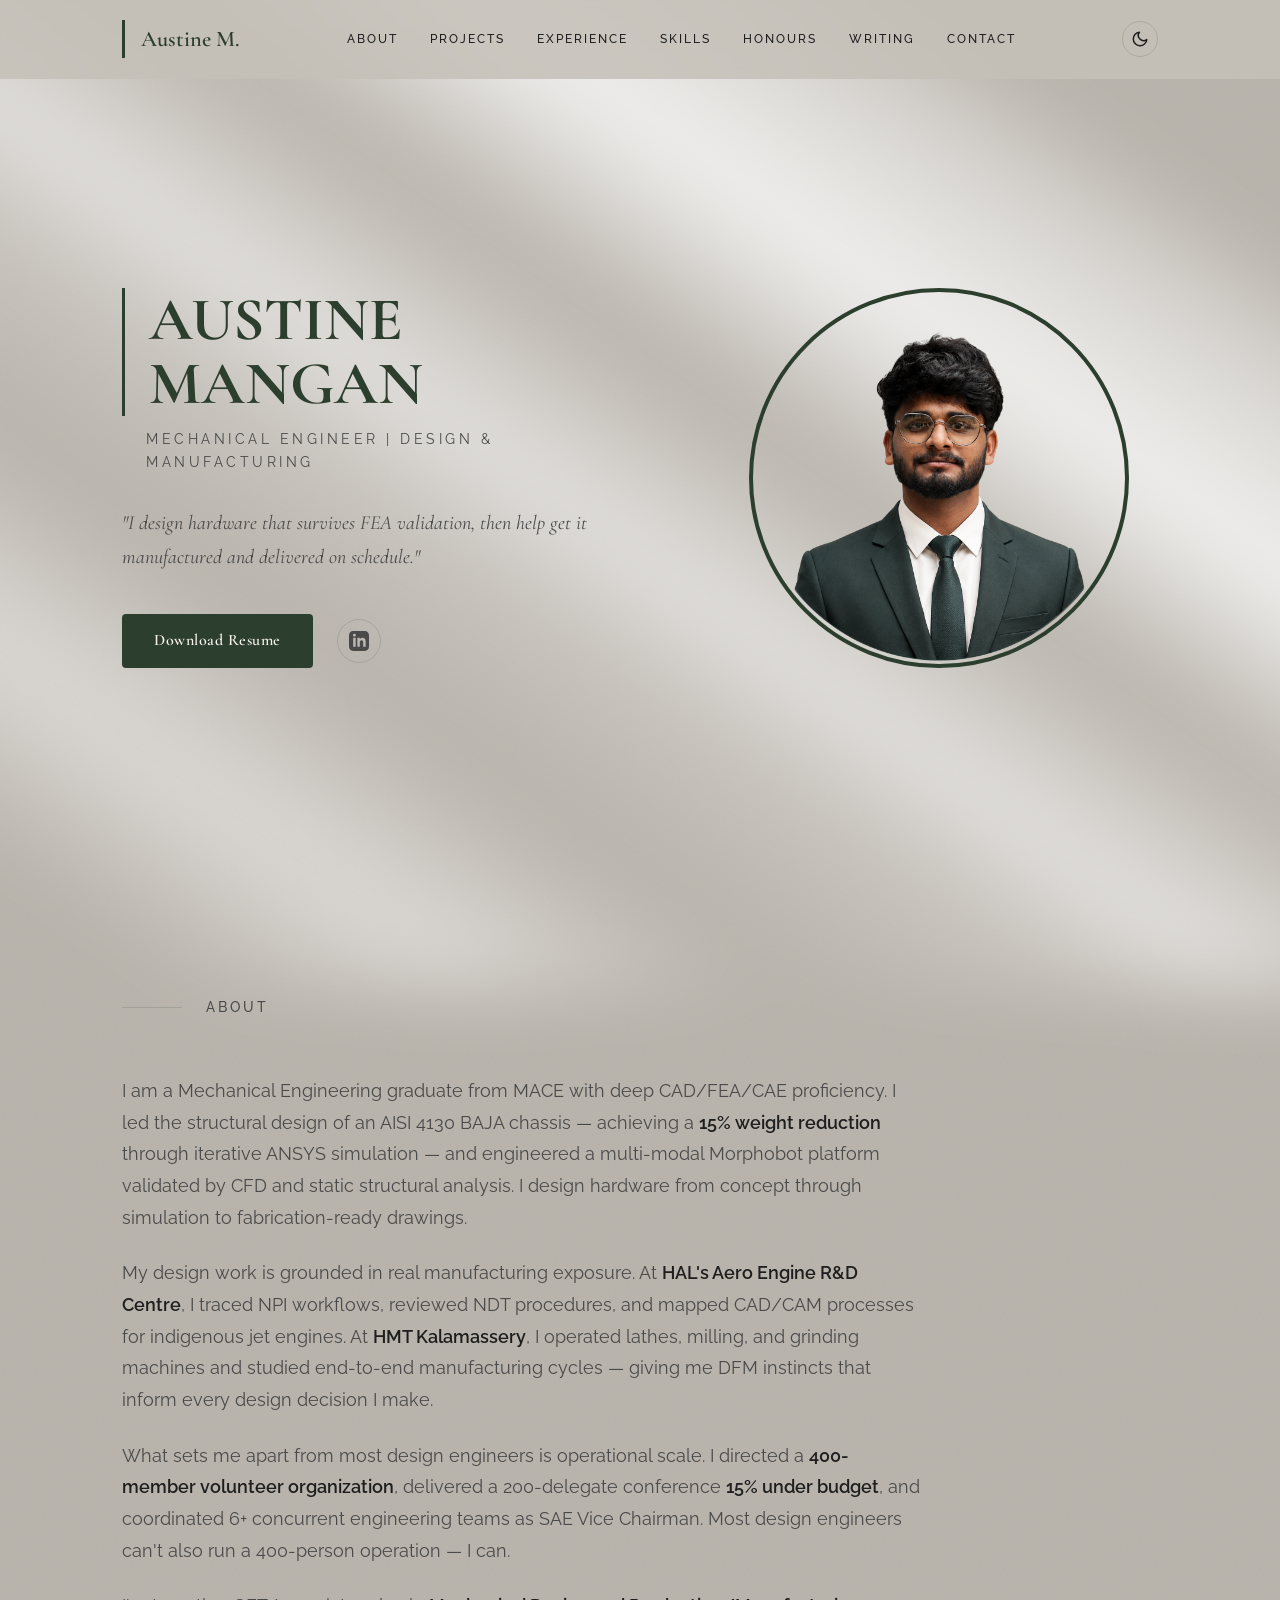
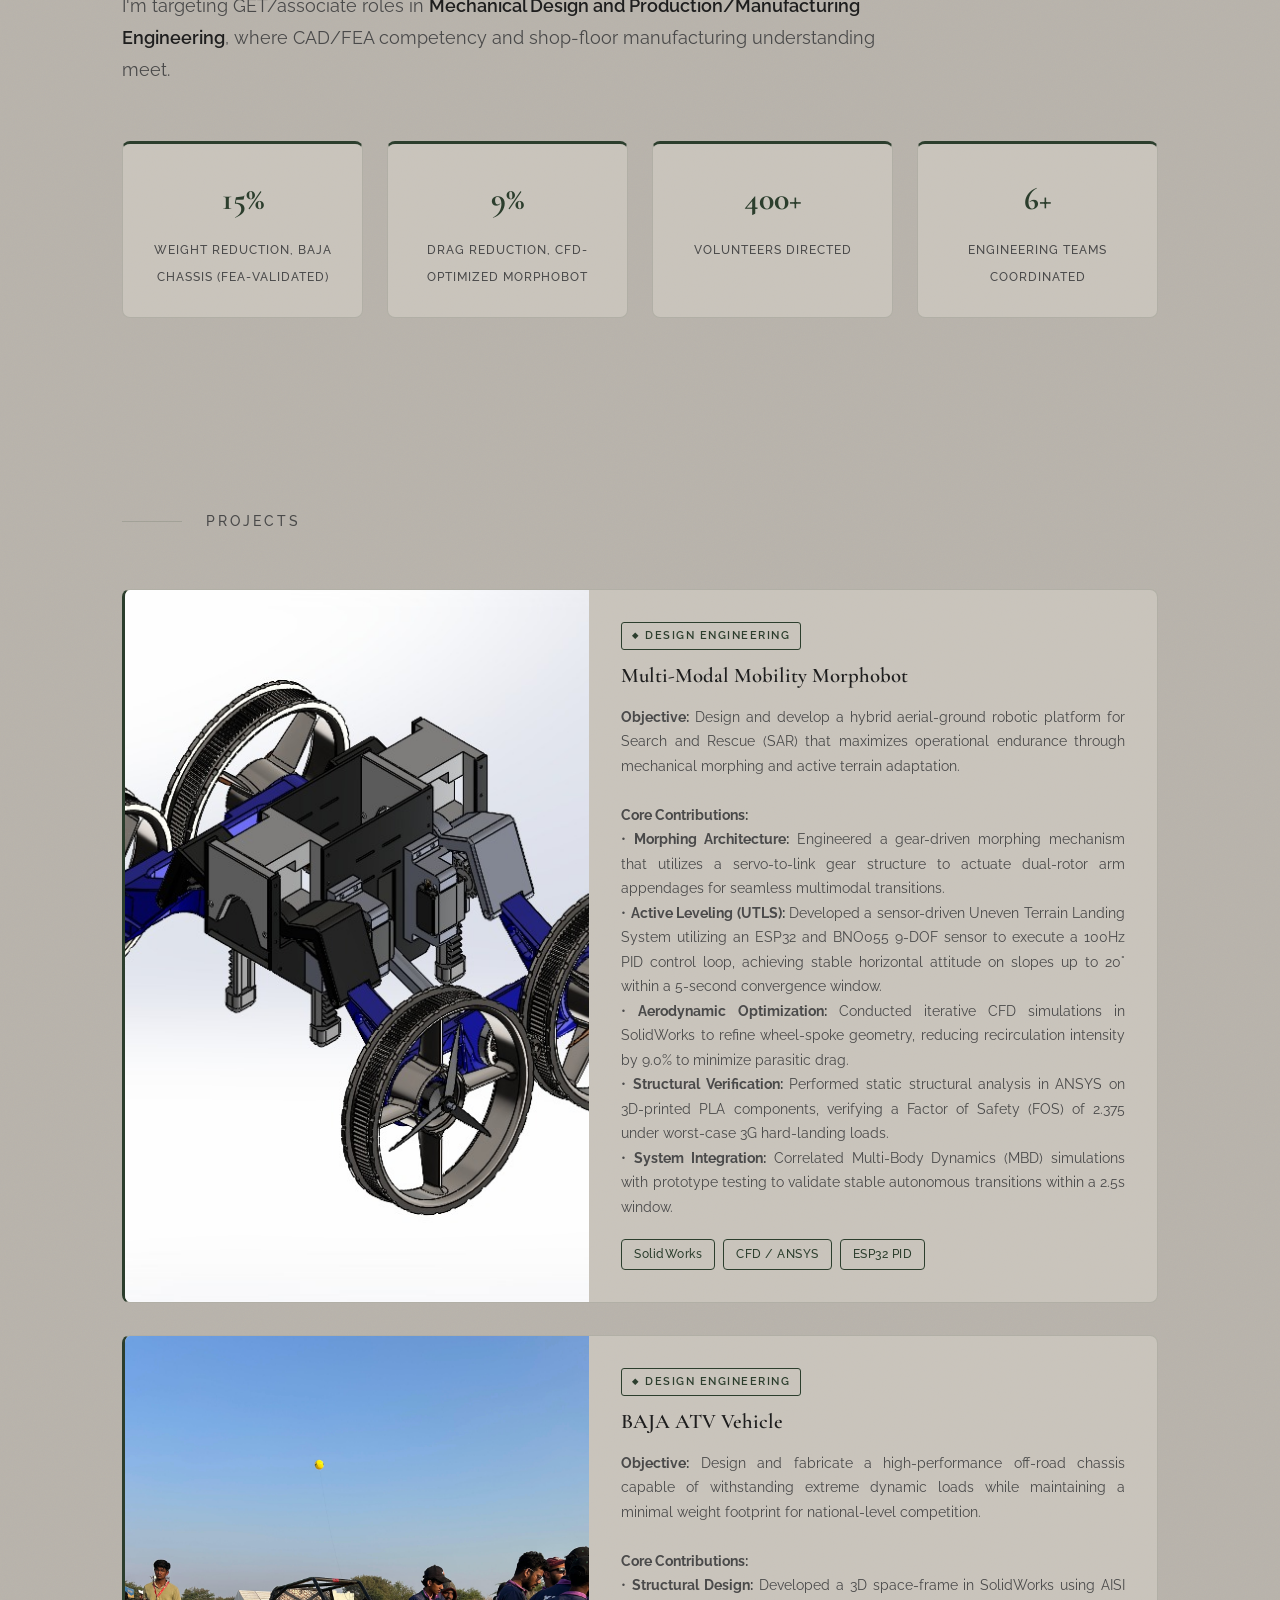
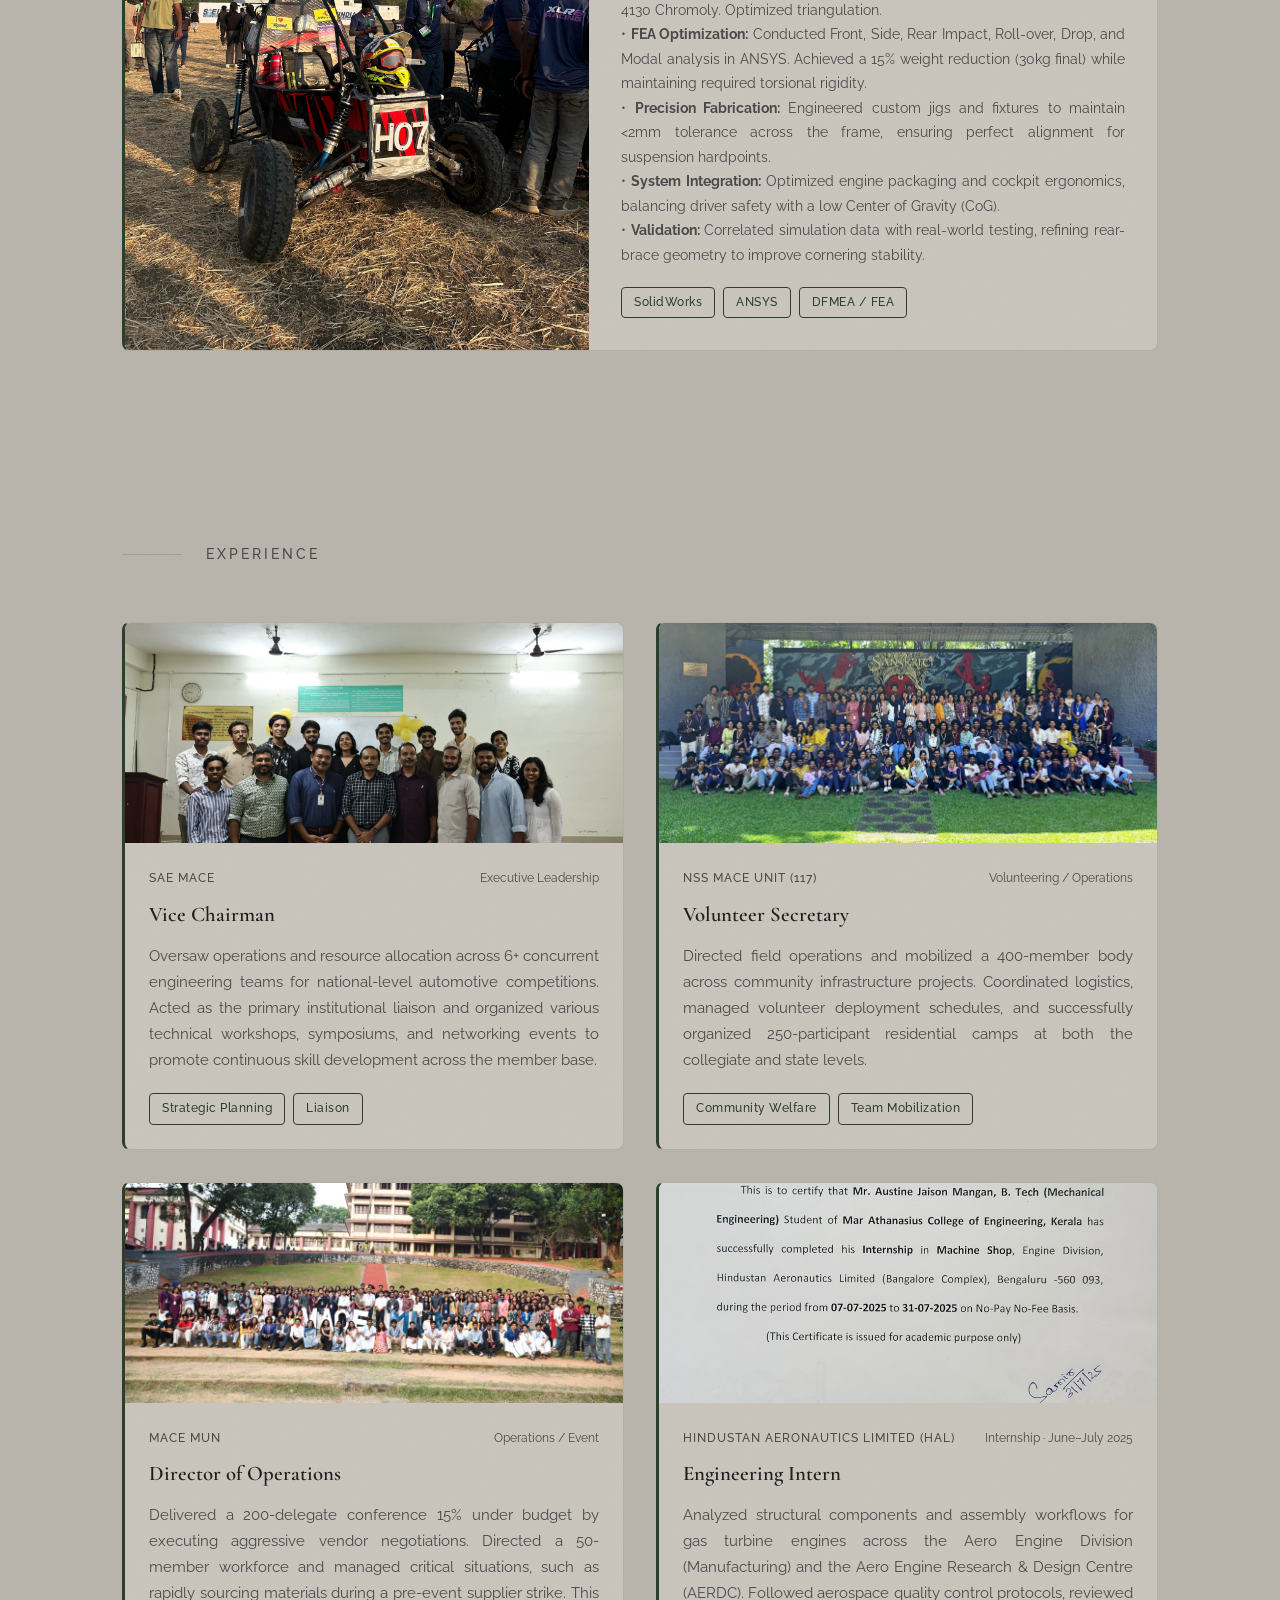
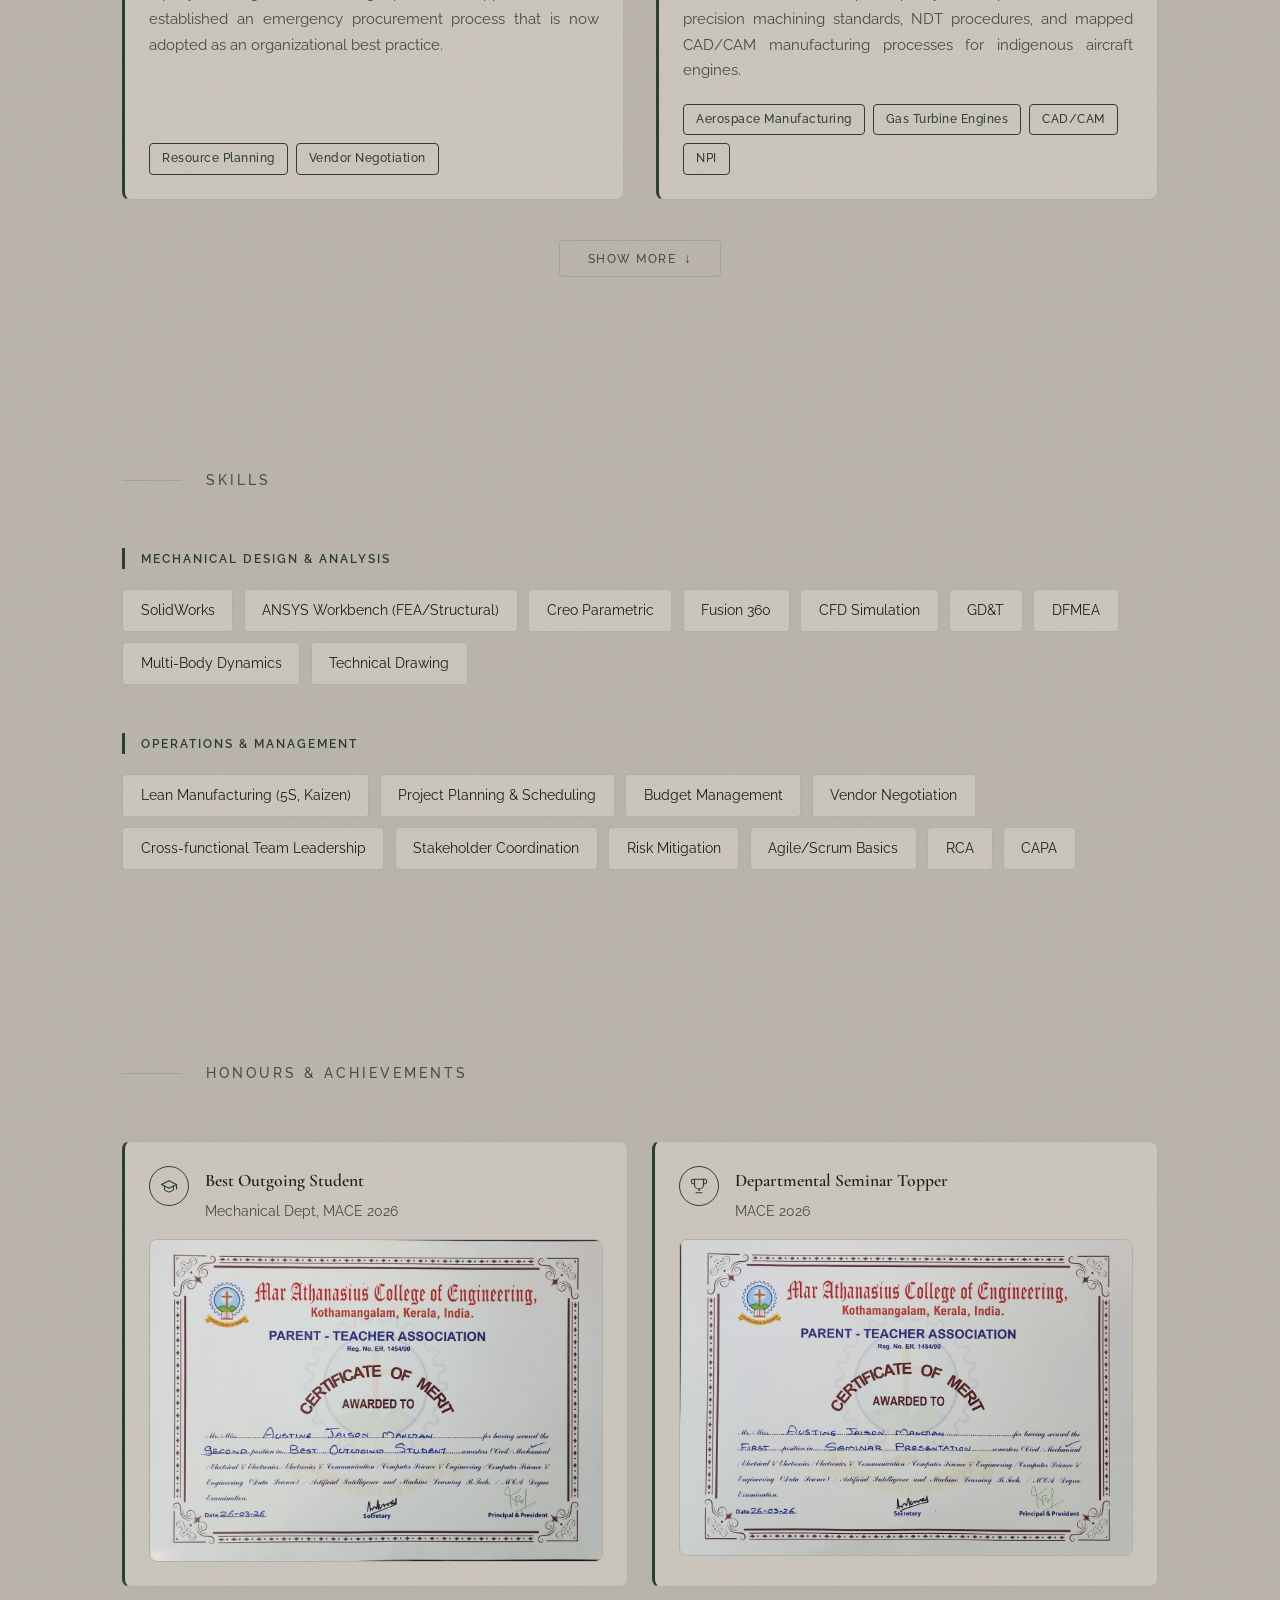
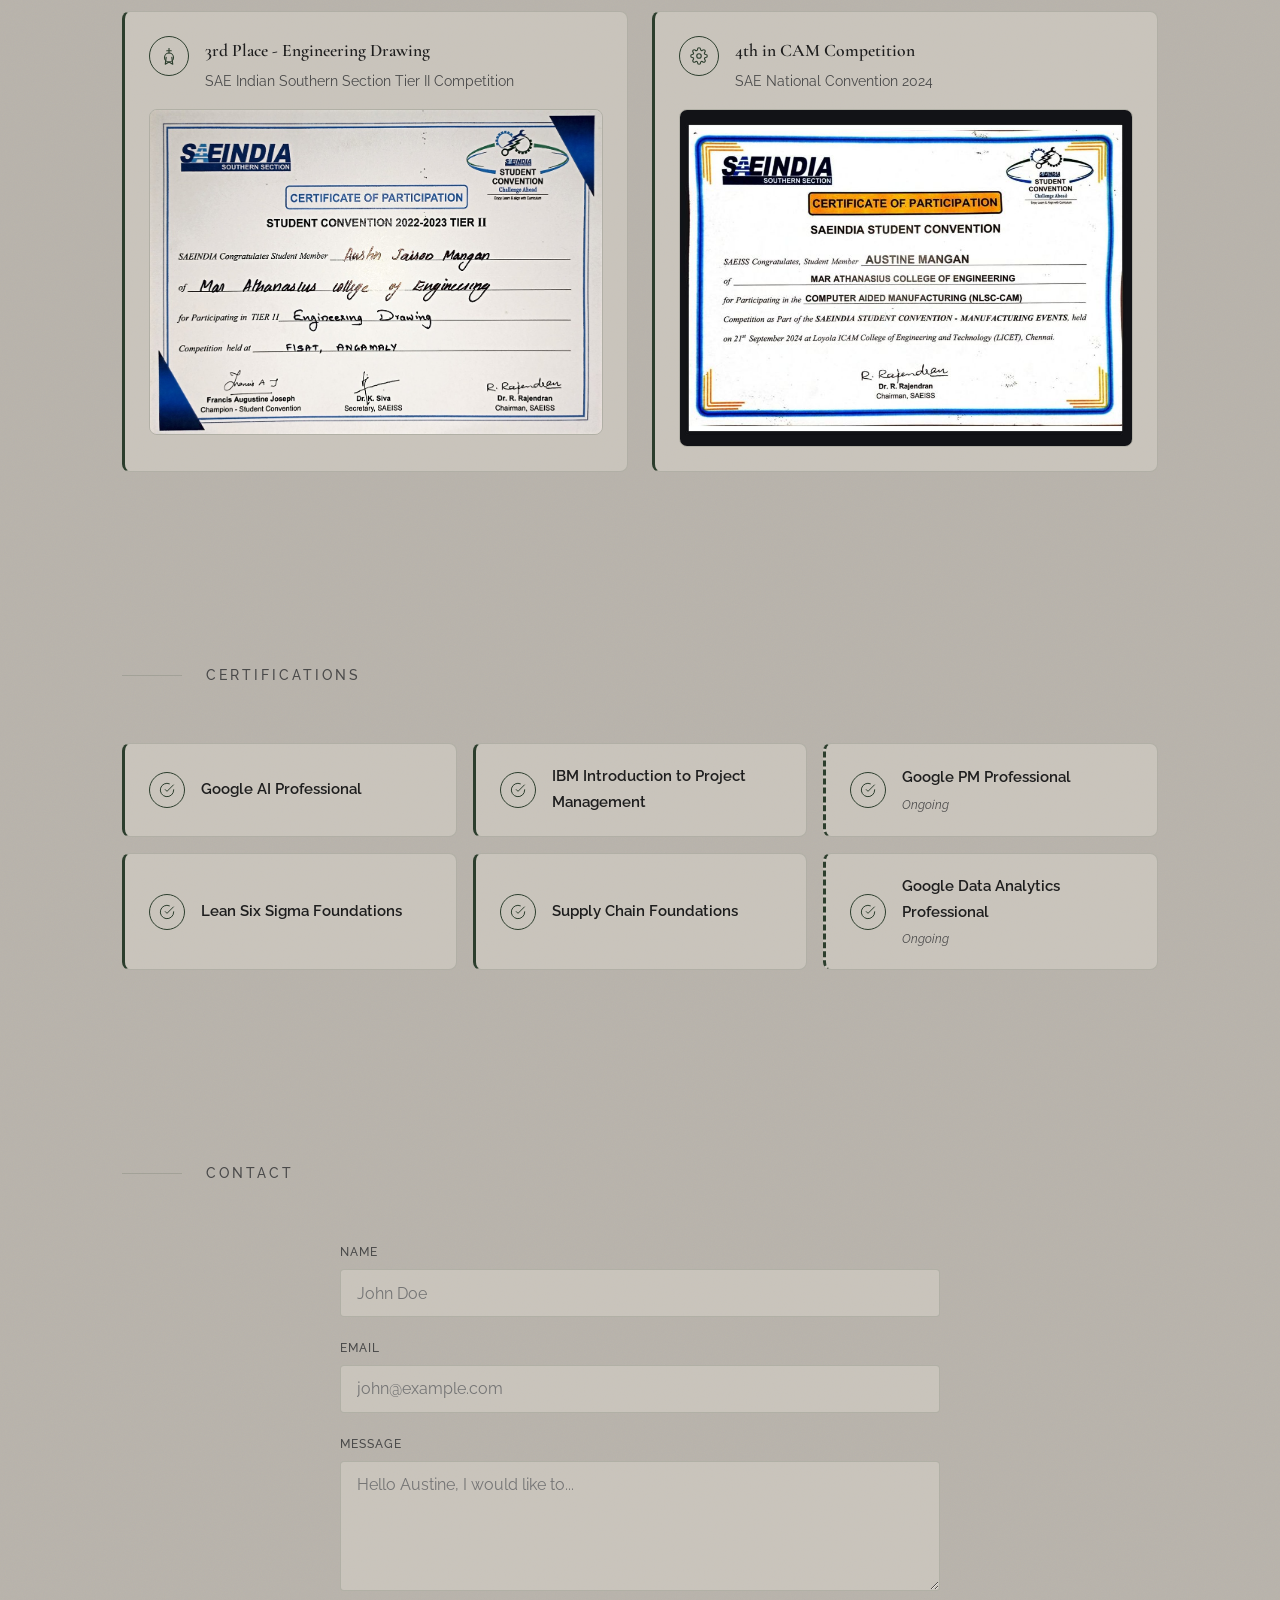
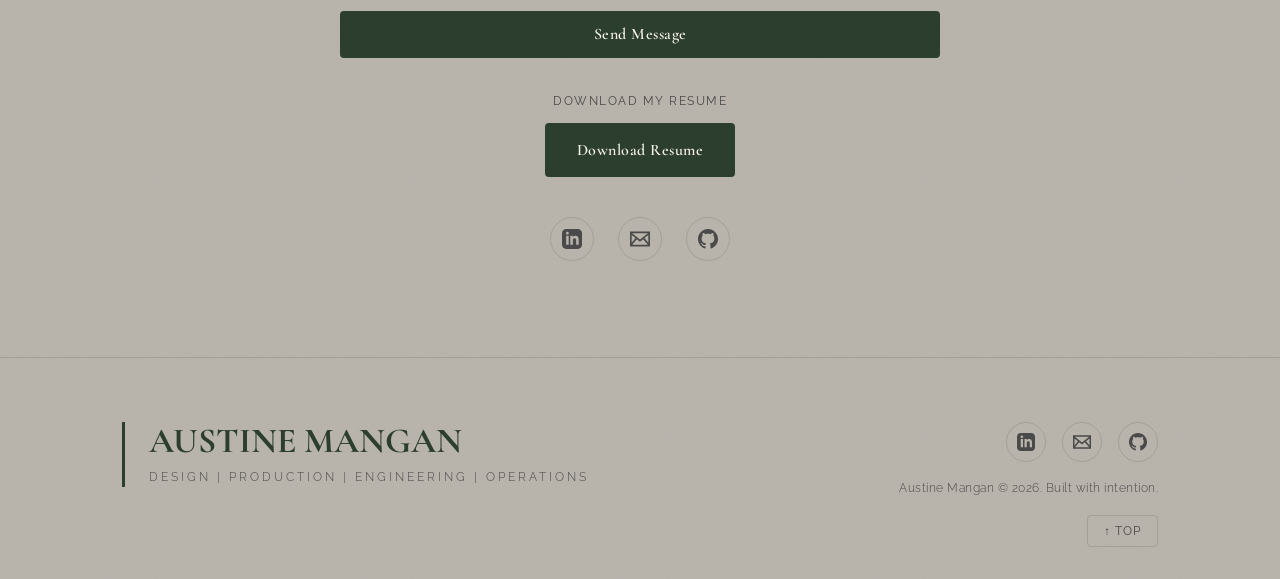
==== commit a39c3e18: "Reposition portfolio: dual-track Design & Manufacturing Engineer - Meta: title and description now l" ====
--- a/index.html
+++ b/index.html
@@ -3,8 +3,8 @@
 <head>
     <meta charset="UTF-8">
     <meta name="viewport" content="width=device-width, initial-scale=1.0">
-    <title>Austine Mangan | Graduate Mechanical Engineer | Operations & Production</title>
-    <meta name="description" content="Operations & Production candidate (Mechanical Engineering). Combines analytical rigour with hands-on execution. Directed 400 volunteers and conducted 200 delegate conference 15% under budget.">
+    <title>Austine Mangan | Mechanical Design & Production Engineer</title>
+    <meta name="description" content="Mechanical Engineer bridging design and manufacturing — FEA-validated hardware design (BAJA chassis, Morphobot) backed by hands-on production and NPI experience (HAL AERDC, HMT). Also brings large-scale operations leadership.">
     <link rel="stylesheet" href="style.css">
     <link rel="icon" type="image/png" href="images/Portfolio/favicon.png">
 </head>
@@ -16,8 +16,8 @@
             <a href="#" class="logo">Austine M.</a>
             <div class="nav-links" id="nav-links">
                 <a href="#about">About</a>
+                <a href="#projects">Projects</a>
                 <a href="#experience">Experience</a>
-                <a href="#projects">Projects</a>
                 <a href="#skills">Skills</a>
                 <a href="#honours">Honours</a>
                 <a href="writing.html">WRITING</a>
@@ -40,10 +40,10 @@
         <div class="hero-container">
             <div class="hero-text">
                 <h1 class="hero-name">AUSTINE MANGAN</h1>
-                <p class="hero-title">Mechanical Engineer | Operations & Production Leadership</p>
-                <p class="hero-tagline">"I run reliable operations, whether that involves mobilizing a 400-person team under a tight deadline or validating an ATV chassis."</p>
+                <p class="hero-title">Mechanical Engineer | Design & Manufacturing</p>
+                <p class="hero-tagline">"I design hardware that survives FEA validation, then help get it manufactured and delivered on schedule."</p>
                 <div class="hero-actions">
-                    <a href="resumes/Operations___Manufacturing_Resume_Austine.pdf" download class="btn-primary" id="hero-resume-btn">Download Resume</a>
+                    <a href="resumes/Austine_Mangan_Resume.pdf" download class="btn-primary" id="hero-resume-btn">Download Resume</a>
                     <a href="https://www.linkedin.com/in/austinemangan005" target="_blank" rel="noopener" class="btn-icon" aria-label="LinkedIn">
                         <svg viewBox="0 0 24 24"><path d="M19 0h-14c-2.761 0-5 2.239-5 5v14c0 2.761 2.239 5 5 5h14c2.762 0 5-2.239 5-5v-14c0-2.761-2.238-5-5-5zm-11 19h-3v-11h3v11zm-1.5-12.268c-.966 0-1.75-.79-1.75-1.764s.784-1.764 1.75-1.764 1.75.79 1.75 1.764-.783 1.764-1.75 1.764zm13.5 12.268h-3v-5.604c0-3.368-4-3.113-4 0v5.604h-3v-11h3v1.765c1.396-2.586 7-2.777 7 2.476v6.759z"/></svg>
                     </a>
@@ -62,23 +62,25 @@
                 <h2>About</h2>
             </div>
             <div class="about-content">
-                <p class="about-text">I am a Mechanical Engineering graduate from MACE who specializes in running large, multi-stakeholder operations, having directed a 400-member organization and delivered a 200-delegate conference 15% under budget. I back this hands-on execution with mechanical engineering rigour, utilizing FEA simulation and strict tolerances to drive physical hardware projects from concept to fabrication.</p>
-                <p class="about-text">I am targeting GET roles in Operations and Production where technical depth and systematic execution directly impact the bottom line. My long-term trajectory is aimed at strategic operations leadership, bridging the gap between engineering design and scalable manufacturing.</p>
+                <p class="about-text">I am a Mechanical Engineering graduate from MACE with deep CAD/FEA/CAE proficiency. I led the structural design of an AISI 4130 BAJA chassis — achieving a <strong>15% weight reduction</strong> through iterative ANSYS simulation — and engineered a multi-modal Morphobot platform validated by CFD and static structural analysis. I design hardware from concept through simulation to fabrication-ready drawings.</p>
+                <p class="about-text">My design work is grounded in real manufacturing exposure. At <strong>HAL's Aero Engine R&D Centre</strong>, I traced NPI workflows, reviewed NDT procedures, and mapped CAD/CAM processes for indigenous jet engines. At <strong>HMT Kalamassery</strong>, I operated lathes, milling, and grinding machines and studied end-to-end manufacturing cycles — giving me DFM instincts that inform every design decision I make.</p>
+                <p class="about-text">What sets me apart from most design engineers is operational scale. I directed a <strong>400-member volunteer organization</strong>, delivered a 200-delegate conference <strong>15% under budget</strong>, and coordinated 6+ concurrent engineering teams as SAE Vice Chairman. Most design engineers can't also run a 400-person operation — I can.</p>
+                <p class="about-text">I'm targeting GET/associate roles in <strong>Mechanical Design and Production/Manufacturing Engineering</strong>, where CAD/FEA competency and shop-floor manufacturing understanding meet.</p>
             </div>
             <div class="stats-row">
+                <div class="stat-card">
+                    <span class="stat-number">15%</span>
+                    <span class="stat-label">Weight Reduction, BAJA Chassis (FEA-Validated)</span>
+                </div>
+                <div class="stat-card">
+                    <span class="stat-number">9%</span>
+                    <span class="stat-label">Drag Reduction, CFD-Optimized Morphobot</span>
+                </div>
                 <div class="stat-card">
                     <span class="stat-number">400+</span>
                     <span class="stat-label">Volunteers Directed</span>
                 </div>
                 <div class="stat-card">
-                    <span class="stat-number">200+</span>
-                    <span class="stat-label">Delegates, MUN Operations</span>
-                </div>
-                <div class="stat-card">
-                    <span class="stat-number">15%</span>
-                    <span class="stat-label">Weight Reduction, BAJA Chassis</span>
-                </div>
-                <div class="stat-card">
                     <span class="stat-number">6+</span>
                     <span class="stat-label">Engineering Teams Coordinated</span>
                 </div>
@@ -86,193 +88,7 @@
         </div>
     </section>
 
-    <!-- Experience Section -->
-    <section id="experience" class="fade-in-section">
-        <div class="container">
-            <div class="section-header">
-                <h2>Experience</h2>
-            </div>
-            <div class="cards-grid" id="experience-grid">
-
-                <!-- Card 1: SAE Vice Chairman -->
-                <div class="card exp-visible">
-                    <div class="card-image">
-                        <img src="images/Portfolio/SAE Execom 26.jpeg" alt="SAE Vice Chairman">
-                    </div>
-                    <div class="card-body">
-                        <div class="card-meta">
-                            <span class="card-org">SAE MACE</span>
-                            <span class="card-date">Executive Leadership</span>
-                        </div>
-                        <h3 class="card-title">Vice Chairman</h3>
-                        <p class="card-desc">Oversaw operations and resource allocation across 6+ concurrent engineering teams for national-level automotive competitions. Acted as the primary institutional liaison and organized various technical workshops, symposiums, and networking events to promote continuous skill development across the member base.</p>
-                        <div class="card-tags">
-                            <span class="tag">Strategic Planning</span>
-                            <span class="tag">Liaison</span>
-                        </div>
-                    </div>
-                </div>
-
-                <!-- Card 2: NSS Volunteer Secretary -->
-                <div class="card exp-visible">
-                    <div class="card-image carousel">
-                        <img src="images/Portfolio/NSS Group Photo.jpeg" alt="NSS Unit 117">
-                        <img src="images/Portfolio/NSS Camp 1.jpg" alt="NSS Camp 1">
-                        <img src="images/Portfolio/NSS Camp 2.jpg" alt="NSS Camp 2">
-                        <img src="images/Portfolio/NSS Secretary  Certi.jpeg" alt="NSS Certificate">
-                    </div>
-                    <div class="card-body">
-                        <div class="card-meta">
-                            <span class="card-org">NSS MACE Unit (117)</span>
-                            <span class="card-date">Volunteering / Operations</span>
-                        </div>
-                        <h3 class="card-title">Volunteer Secretary</h3>
-                        <p class="card-desc">Directed field operations and mobilized a 400-member body across community infrastructure projects. Coordinated logistics, managed volunteer deployment schedules, and successfully organized 250-participant residential camps at both the collegiate and state levels.</p>
-                        <div class="card-tags">
-                            <span class="tag">Community Welfare</span>
-                            <span class="tag">Team Mobilization</span>
-                        </div>
-                    </div>
-                </div>
-
-                <!-- Card 3: MACE MUN Director of Operations -->
-                <div class="card exp-visible">
-                    <div class="card-image carousel">
-                        <img src="images/Portfolio/MUN 26 Group Photo.jpeg" alt="MACE MUN 1">
-                        <img src="images/Portfolio/MUN 26 Secretriate.jpeg" alt="MACE MUN 2">
-                        <img src="images/Portfolio/MUN 26 Volunteers.jpeg" alt="MACE MUN 3">
-                        <img src="images/Portfolio/MUN 26.jpeg" alt="MACE MUN 4">
-                    </div>
-                    <div class="card-body">
-                        <div class="card-meta">
-                            <span class="card-org">MACE MUN</span>
-                            <span class="card-date">Operations / Event</span>
-                        </div>
-                        <h3 class="card-title">Director of Operations</h3>
-                        <p class="card-desc">Delivered a 200-delegate conference 15% under budget by executing aggressive vendor negotiations. Directed a 50-member workforce and managed critical situations, such as rapidly sourcing materials during a pre-event supplier strike. This established an emergency procurement process that is now adopted as an organizational best practice.</p>
-                        <div class="card-tags">
-                            <span class="tag">Resource Planning</span>
-                            <span class="tag">Vendor Negotiation</span>
-                        </div>
-                    </div>
-                </div>
-
-                <!-- Card 4: HAL Internship (date fixed to June–July 2025) -->
-                <div class="card exp-visible">
-                    <div class="card-image carousel">
-                        <img src="images/Portfolio/HAL Internship.jpg" alt="HAL Internship">
-                        <img src="images/Portfolio/HAL Certi 1.png" alt="HAL Certificate 1">
-                        <img src="images/Portfolio/HAL Certi 2.png" alt="HAL Certificate 2">
-                    </div>
-                    <div class="card-body">
-                        <div class="card-meta">
-                            <span class="card-org">Hindustan Aeronautics Limited (HAL)</span>
-                            <span class="card-date">Internship · June–July 2025</span>
-                        </div>
-                        <h3 class="card-title">Engineering Intern</h3>
-                        <p class="card-desc">Analyzed structural components and assembly workflows for gas turbine engines across the Aero Engine Division (Manufacturing) and the Aero Engine Research & Design Centre (AERDC). Followed aerospace quality control protocols, reviewed precision machining standards, NDT procedures, and mapped CAD/CAM manufacturing processes for indigenous aircraft engines.</p>
-                        <div class="card-tags">
-                            <span class="tag">Aerospace Manufacturing</span>
-                            <span class="tag">Gas Turbine Engines</span>
-                            <span class="tag">CAD/CAM</span>
-                        </div>
-                    </div>
-                </div>
-
-                <!-- HIDDEN Card 5: Socials Head Takshak -->
-                <div class="card exp-hidden">
-                    <div class="card-image">
-                        <img src="images/Portfolio/Socials Head Takshak 24.jpg" alt="Takshak 24">
-                    </div>
-                    <div class="card-body">
-                        <div class="card-meta">
-                            <span class="card-org">Takshak '24</span>
-                            <span class="card-date">Branding / Management</span>
-                        </div>
-                        <h3 class="card-title">Socials Head</h3>
-                        <p class="card-desc">Led digital branding and cross-platform outreach for the National Tech Fest, managing a multi-member team to increase engagement, footfall, and corporate participation.</p>
-                        <div class="card-tags">
-                            <span class="tag">Digital Branding</span>
-                            <span class="tag">Outreach</span>
-                        </div>
-                    </div>
-                </div>
-
-                <!-- HIDDEN Card 6: ISTE Department Head -->
-                <div class="card exp-hidden">
-                    <div class="card-image carousel">
-                        <img src="images/Portfolio/ISTE Core.jpeg" alt="ISTE MACE 1">
-                        <img src="images/Portfolio/ISTE Execomm.jpeg" alt="ISTE MACE 2">
-                        <img src="images/Portfolio/ISTE.jpeg" alt="ISTE MACE 3">
-                        <img src="images/Portfolio/ISTE1.jpeg" alt="ISTE MACE 4">
-                    </div>
-                    <div class="card-body">
-                        <div class="card-meta">
-                            <span class="card-org">ISTE MACE</span>
-                            <span class="card-date">Leadership / Management</span>
-                        </div>
-                        <h3 class="card-title">Department Head</h3>
-                        <p class="card-desc">Led the technical and administrative functions of the ISTE Student Chapter, bridging academic theory and industry practice. Organized workshops and technical symposiums covering high-demand skills like CAD and Robotics.</p>
-                        <div class="card-tags">
-                            <span class="tag">Vendor Negotiation</span>
-                            <span class="tag">Event Curation</span>
-                        </div>
-                    </div>
-                </div>
-
-                <!-- HIDDEN Card 7: Chassis Team Lead H-Baja -->
-                <div class="card exp-hidden">
-                    <div class="card-image carousel">
-                        <img src="images/Portfolio/H-Baja 1.jpeg" alt="H-Baja Team 1">
-                        <img src="images/Portfolio/H-Baja 2.jpeg" alt="H-Baja Team 2">
-                        <img src="images/Portfolio/H-Baja 3.jpeg" alt="H-Baja Team 3">
-                        <img src="images/Portfolio/H-Baja 7.jpeg" alt="H-Baja Team 4">
-                        <img src="images/Portfolio/H-Baja 8.jpeg" alt="H-Baja Team 5">
-                    </div>
-                    <div class="card-body">
-                        <div class="card-meta">
-                            <span class="card-org">H-Baja</span>
-                            <span class="card-date">Technical Leadership</span>
-                        </div>
-                        <h3 class="card-title">Chassis Team Lead</h3>
-                        <p class="card-desc">Led end-to-end 3D modelling and detailed drafting of ATV chassis using SolidWorks, ensuring dimensional accuracy and SAE rule compliance. Coordinated fabrication from CAD drawings meeting tight competition deadlines while managing a multi-tiered engineering squad.</p>
-                        <div class="card-tags">
-                            <span class="tag">Team Coordination</span>
-                            <span class="tag">Deadline Management</span>
-                        </div>
-                    </div>
-                </div>
-
-                <!-- HIDDEN Card 8: HMT Internship -->
-                <div class="card exp-hidden">
-                    <div class="card-image">
-                        <img src="images/Portfolio/HMT Internship.png" alt="HMT Internship Certificate">
-                    </div>
-                    <div class="card-body">
-                        <div class="card-meta">
-                            <span class="card-org">HMT Kalamassery</span>
-                            <span class="card-date">Internship · September 2023</span>
-                        </div>
-                        <h3 class="card-title">Engineering Intern</h3>
-                        <p class="card-desc">Acquired hands-on experience with industrial-grade machinery, focusing on operation and calibration of Lathes, Milling, and Grinding machines. Analyzed the end-to-end manufacturing cycle from raw casting to final assembly. Developed understanding of machining tolerances, surface finishes, and DFM principles in a heavy-industry context.</p>
-                        <div class="card-tags">
-                            <span class="tag">Machine Tool Operations</span>
-                            <span class="tag">DFM Principles</span>
-                        </div>
-                    </div>
-                </div>
-
-            </div>
-
-            <div class="show-more-wrap">
-                <button class="show-more-btn" id="exp-show-more-btn">
-                    Show More <span class="show-more-arrow">↓</span>
-                </button>
-            </div>
-        </div>
-    </section>
-
-    <!-- Projects Section -->
+    <!-- Projects Section (moved above Experience for design-track visibility) -->
     <section id="projects" class="fade-in-section">
         <div class="container">
             <div class="section-header">
@@ -291,7 +107,7 @@
                     </div>
                     <div class="card-body">
                         <div class="card-meta">
-                            <span class="card-org">Engineering / Design</span>
+                            <span class="card-org project-category design-eng">Design Engineering</span>
                         </div>
                         <h3 class="card-title">Multi-Modal Mobility Morphobot</h3>
                         <p class="card-desc">
@@ -322,7 +138,7 @@
                     </div>
                     <div class="card-body">
                         <div class="card-meta">
-                            <span class="card-org">Engineering / Hardware</span>
+                            <span class="card-org project-category design-eng">Design Engineering</span>
                         </div>
                         <h3 class="card-title">BAJA ATV Vehicle</h3>
                         <p class="card-desc">
@@ -346,6 +162,195 @@
         </div>
     </section>
 
+    <!-- Experience Section -->
+    <section id="experience" class="fade-in-section">
+        <div class="container">
+            <div class="section-header">
+                <h2>Experience</h2>
+            </div>
+            <div class="cards-grid" id="experience-grid">
+
+                <!-- Card 1: SAE Vice Chairman -->
+                <div class="card exp-visible">
+                    <div class="card-image">
+                        <img src="images/Portfolio/SAE Execom 26.jpeg" alt="SAE Vice Chairman">
+                    </div>
+                    <div class="card-body">
+                        <div class="card-meta">
+                            <span class="card-org">SAE MACE</span>
+                            <span class="card-date">Executive Leadership</span>
+                        </div>
+                        <h3 class="card-title">Vice Chairman</h3>
+                        <p class="card-desc">Oversaw operations and resource allocation across 6+ concurrent engineering teams for national-level automotive competitions. Acted as the primary institutional liaison and organized various technical workshops, symposiums, and networking events to promote continuous skill development across the member base.</p>
+                        <div class="card-tags">
+                            <span class="tag">Strategic Planning</span>
+                            <span class="tag">Liaison</span>
+                        </div>
+                    </div>
+                </div>
+
+                <!-- Card 2: NSS Volunteer Secretary -->
+                <div class="card exp-visible">
+                    <div class="card-image carousel">
+                        <img src="images/Portfolio/NSS Group Photo.jpeg" alt="NSS Unit 117">
+                        <img src="images/Portfolio/NSS Camp 1.jpg" alt="NSS Camp 1">
+                        <img src="images/Portfolio/NSS Camp 2.jpg" alt="NSS Camp 2">
+                        <img src="images/Portfolio/NSS Secretary  Certi.jpeg" alt="NSS Certificate">
+                    </div>
+                    <div class="card-body">
+                        <div class="card-meta">
+                            <span class="card-org">NSS MACE Unit (117)</span>
+                            <span class="card-date">Volunteering / Operations</span>
+                        </div>
+                        <h3 class="card-title">Volunteer Secretary</h3>
+                        <p class="card-desc">Directed field operations and mobilized a 400-member body across community infrastructure projects. Coordinated logistics, managed volunteer deployment schedules, and successfully organized 250-participant residential camps at both the collegiate and state levels.</p>
+                        <div class="card-tags">
+                            <span class="tag">Community Welfare</span>
+                            <span class="tag">Team Mobilization</span>
+                        </div>
+                    </div>
+                </div>
+
+                <!-- Card 3: MACE MUN Director of Operations -->
+                <div class="card exp-visible">
+                    <div class="card-image carousel">
+                        <img src="images/Portfolio/MUN 26 Group Photo.jpeg" alt="MACE MUN 1">
+                        <img src="images/Portfolio/MUN 26 Secretriate.jpeg" alt="MACE MUN 2">
+                        <img src="images/Portfolio/MUN 26 Volunteers.jpeg" alt="MACE MUN 3">
+                        <img src="images/Portfolio/MUN 26.jpeg" alt="MACE MUN 4">
+                    </div>
+                    <div class="card-body">
+                        <div class="card-meta">
+                            <span class="card-org">MACE MUN</span>
+                            <span class="card-date">Operations / Event</span>
+                        </div>
+                        <h3 class="card-title">Director of Operations</h3>
+                        <p class="card-desc">Delivered a 200-delegate conference 15% under budget by executing aggressive vendor negotiations. Directed a 50-member workforce and managed critical situations, such as rapidly sourcing materials during a pre-event supplier strike. This established an emergency procurement process that is now adopted as an organizational best practice.</p>
+                        <div class="card-tags">
+                            <span class="tag">Resource Planning</span>
+                            <span class="tag">Vendor Negotiation</span>
+                        </div>
+                    </div>
+                </div>
+
+                <!-- Card 4: HAL Internship (date fixed to June–July 2025) -->
+                <div class="card exp-visible">
+                    <div class="card-image carousel">
+                        <img src="images/Portfolio/HAL Internship.jpg" alt="HAL Internship">
+                        <img src="images/Portfolio/HAL Certi 1.png" alt="HAL Certificate 1">
+                        <img src="images/Portfolio/HAL Certi 2.png" alt="HAL Certificate 2">
+                    </div>
+                    <div class="card-body">
+                        <div class="card-meta">
+                            <span class="card-org">Hindustan Aeronautics Limited (HAL)</span>
+                            <span class="card-date">Internship · June–July 2025</span>
+                        </div>
+                        <h3 class="card-title">Engineering Intern</h3>
+                        <p class="card-desc">Analyzed structural components and assembly workflows for gas turbine engines across the Aero Engine Division (Manufacturing) and the Aero Engine Research & Design Centre (AERDC). Followed aerospace quality control protocols, reviewed precision machining standards, NDT procedures, and mapped CAD/CAM manufacturing processes for indigenous aircraft engines.</p>
+                        <div class="card-tags">
+                            <span class="tag">Aerospace Manufacturing</span>
+                            <span class="tag">Gas Turbine Engines</span>
+                            <span class="tag">CAD/CAM</span>
+                            <span class="tag">NPI</span>
+                        </div>
+                    </div>
+                </div>
+
+                <!-- HIDDEN Card 5: Socials Head Takshak -->
+                <div class="card exp-hidden">
+                    <div class="card-image">
+                        <img src="images/Portfolio/Socials Head Takshak 24.jpg" alt="Takshak 24">
+                    </div>
+                    <div class="card-body">
+                        <div class="card-meta">
+                            <span class="card-org">Takshak '24</span>
+                            <span class="card-date">Branding / Management</span>
+                        </div>
+                        <h3 class="card-title">Socials Head</h3>
+                        <p class="card-desc">Led digital branding and cross-platform outreach for the National Tech Fest, managing a multi-member team to increase engagement, footfall, and corporate participation.</p>
+                        <div class="card-tags">
+                            <span class="tag">Digital Branding</span>
+                            <span class="tag">Outreach</span>
+                        </div>
+                    </div>
+                </div>
+
+                <!-- HIDDEN Card 6: ISTE Department Head -->
+                <div class="card exp-hidden">
+                    <div class="card-image carousel">
+                        <img src="images/Portfolio/ISTE Core.jpeg" alt="ISTE MACE 1">
+                        <img src="images/Portfolio/ISTE Execomm.jpeg" alt="ISTE MACE 2">
+                        <img src="images/Portfolio/ISTE.jpeg" alt="ISTE MACE 3">
+                        <img src="images/Portfolio/ISTE1.jpeg" alt="ISTE MACE 4">
+                    </div>
+                    <div class="card-body">
+                        <div class="card-meta">
+                            <span class="card-org">ISTE MACE</span>
+                            <span class="card-date">Leadership / Management</span>
+                        </div>
+                        <h3 class="card-title">Department Head</h3>
+                        <p class="card-desc">Led the technical and administrative functions of the ISTE Student Chapter, bridging academic theory and industry practice. Organized workshops and technical symposiums covering high-demand skills like CAD and Robotics.</p>
+                        <div class="card-tags">
+                            <span class="tag">Vendor Negotiation</span>
+                            <span class="tag">Event Curation</span>
+                        </div>
+                    </div>
+                </div>
+
+                <!-- HIDDEN Card 7: Chassis Team Lead H-Baja -->
+                <div class="card exp-hidden">
+                    <div class="card-image carousel">
+                        <img src="images/Portfolio/H-Baja 1.jpeg" alt="H-Baja Team 1">
+                        <img src="images/Portfolio/H-Baja 2.jpeg" alt="H-Baja Team 2">
+                        <img src="images/Portfolio/H-Baja 3.jpeg" alt="H-Baja Team 3">
+                        <img src="images/Portfolio/H-Baja 7.jpeg" alt="H-Baja Team 4">
+                        <img src="images/Portfolio/H-Baja 8.jpeg" alt="H-Baja Team 5">
+                    </div>
+                    <div class="card-body">
+                        <div class="card-meta">
+                            <span class="card-org">H-Baja</span>
+                            <span class="card-date">Technical Leadership</span>
+                        </div>
+                        <h3 class="card-title">Chassis Team Lead</h3>
+                        <p class="card-desc">Led end-to-end 3D modelling and detailed drafting of ATV chassis using SolidWorks, ensuring dimensional accuracy and SAE rule compliance. Coordinated fabrication from CAD drawings meeting tight competition deadlines while managing a multi-tiered engineering squad.</p>
+                        <div class="card-tags">
+                            <span class="tag">Mechanical Design</span>
+                            <span class="tag">Team Coordination</span>
+                            <span class="tag">Deadline Management</span>
+                        </div>
+                    </div>
+                </div>
+
+                <!-- HIDDEN Card 8: HMT Internship -->
+                <div class="card exp-hidden">
+                    <div class="card-image">
+                        <img src="images/Portfolio/HMT Internship.png" alt="HMT Internship Certificate">
+                    </div>
+                    <div class="card-body">
+                        <div class="card-meta">
+                            <span class="card-org">HMT Kalamassery</span>
+                            <span class="card-date">Internship · September 2023</span>
+                        </div>
+                        <h3 class="card-title">Engineering Intern</h3>
+                        <p class="card-desc">Acquired hands-on experience with industrial-grade machinery, focusing on operation and calibration of Lathes, Milling, and Grinding machines. Analyzed the end-to-end manufacturing cycle from raw casting to final assembly. Developed understanding of machining tolerances, surface finishes, and DFM principles in a heavy-industry context.</p>
+                        <div class="card-tags">
+                            <span class="tag">Manufacturing Engineering</span>
+                            <span class="tag">Machine Tool Operations</span>
+                            <span class="tag">DFM Principles</span>
+                        </div>
+                    </div>
+                </div>
+
+            </div>
+
+            <div class="show-more-wrap">
+                <button class="show-more-btn" id="exp-show-more-btn">
+                    Show More <span class="show-more-arrow">↓</span>
+                </button>
+            </div>
+        </div>
+    </section>
+
     <!-- Skills Section -->
     <section id="skills" class="fade-in-section">
         <div class="container">
@@ -354,7 +359,7 @@
             </div>
             <div class="skills-section">
                 <div class="skills-group">
-                    <h3 class="skills-group-title">Engineering Tools & Methods</h3>
+                    <h3 class="skills-group-title">Mechanical Design & Analysis</h3>
                     <div class="skills-grid">
                         <span class="skill-tag">SolidWorks</span>
                         <span class="skill-tag">ANSYS Workbench (FEA/Structural)</span>
@@ -544,7 +549,7 @@
 
                 <div class="contact-resume-block">
                     <p class="contact-resume-label">Download My Resume</p>
-                    <a href="resumes/Operations___Manufacturing_Resume_Austine.pdf" download class="btn-primary">Download Resume</a>
+                    <a href="resumes/Austine_Mangan_Resume.pdf" download class="btn-primary">Download Resume</a>
                 </div>
 
                 <div class="social-links">
@@ -577,7 +582,7 @@
         <div class="footer-content">
             <div class="footer-brand">
                 <p class="footer-name">AUSTINE MANGAN</p>
-                <p class="footer-subtitle">OPERATIONS  |  PRODUCTION  |  ENGINEERING  |  DESIGN</p>
+                <p class="footer-subtitle">DESIGN  |  PRODUCTION  |  ENGINEERING  |  OPERATIONS</p>
             </div>
             <div class="footer-right">
                 <div class="footer-links">
--- a/style.css
+++ b/style.css
@@ -635,6 +635,25 @@
   color: var(--text-secondary);
 }
 
+/* Project category label — visible badge for recruiter scanning */
+.project-category {
+  display: inline-flex;
+  align-items: center;
+  gap: 0.35rem;
+  padding: 0.2rem 0.6rem;
+  border: 1px solid var(--accent);
+  border-radius: 3px;
+  color: var(--accent) !important;
+  font-weight: 600 !important;
+  font-size: 0.7rem !important;
+  letter-spacing: 1.5px !important;
+}
+
+.project-category.design-eng::before {
+  content: '◆';
+  font-size: 0.5rem;
+}
+
 .card-meta .card-date {
   font-family: var(--font-sans);
   font-size: 0.75rem;
